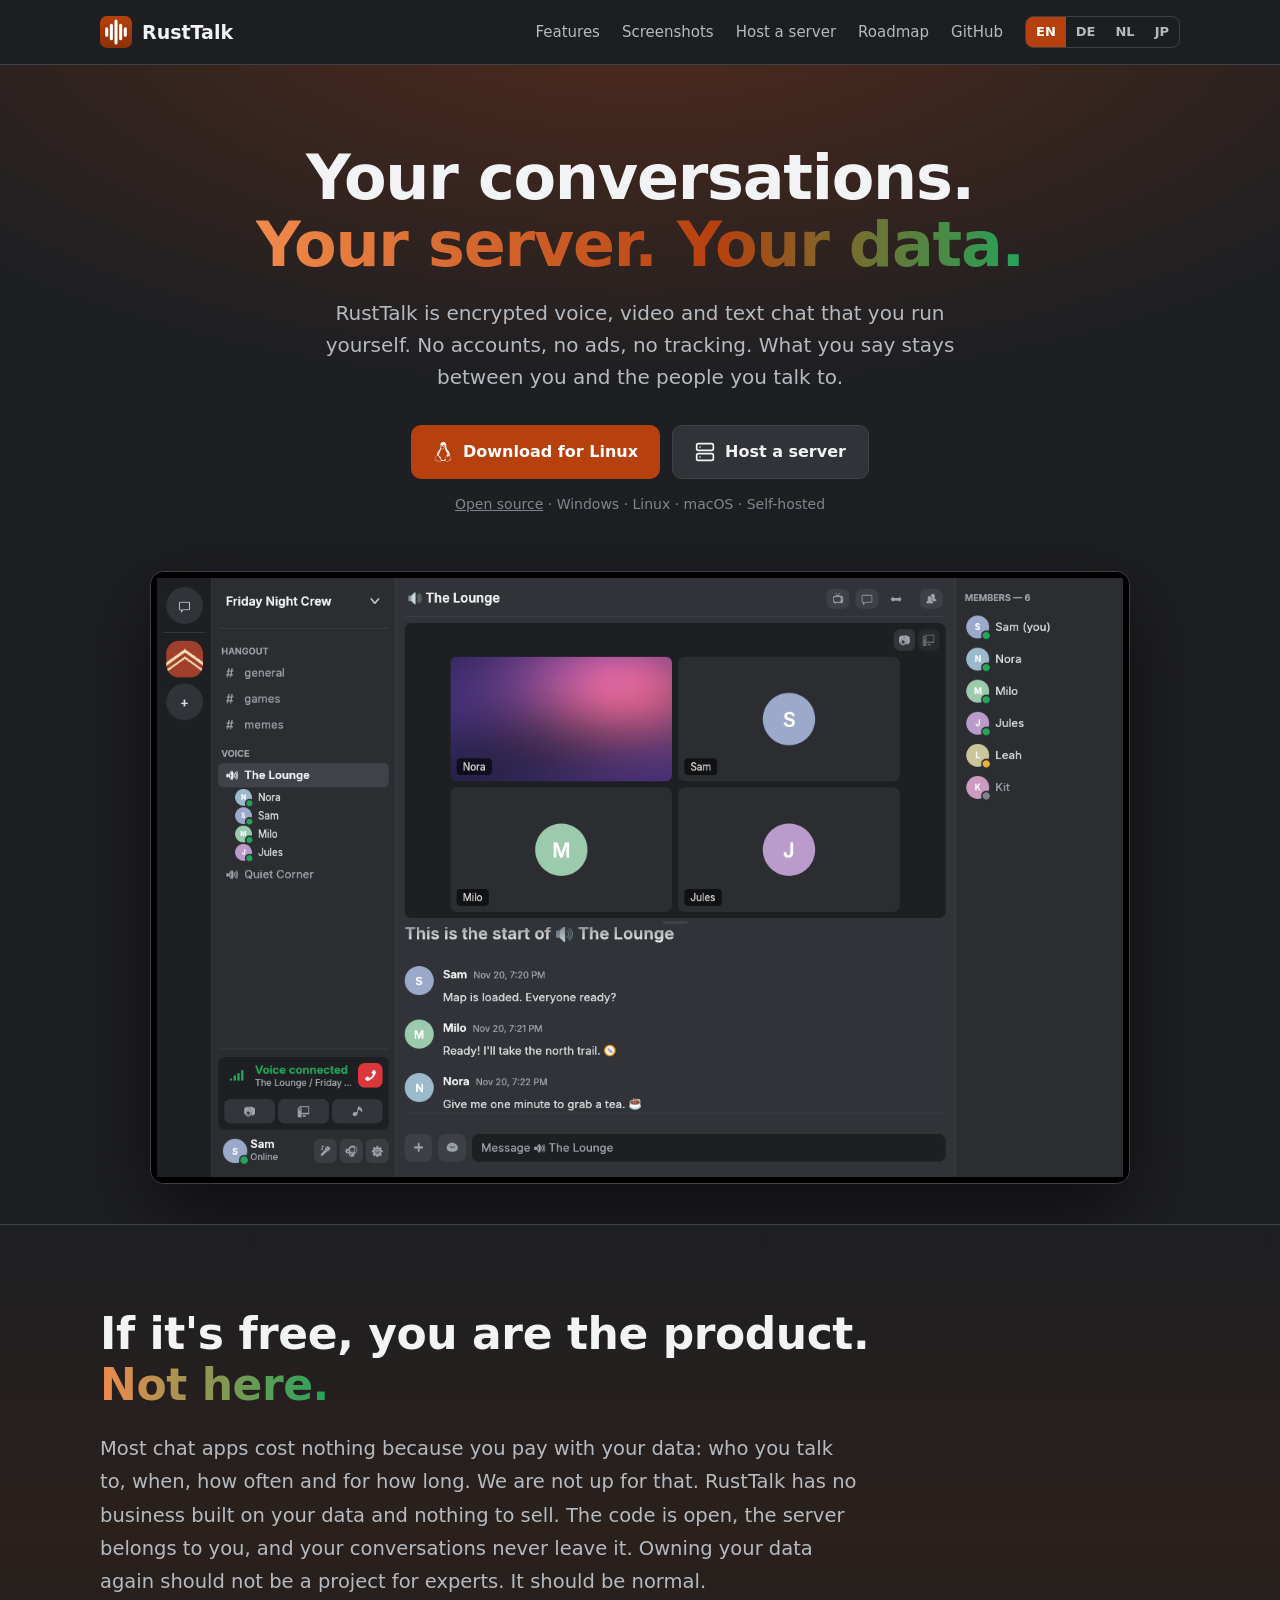
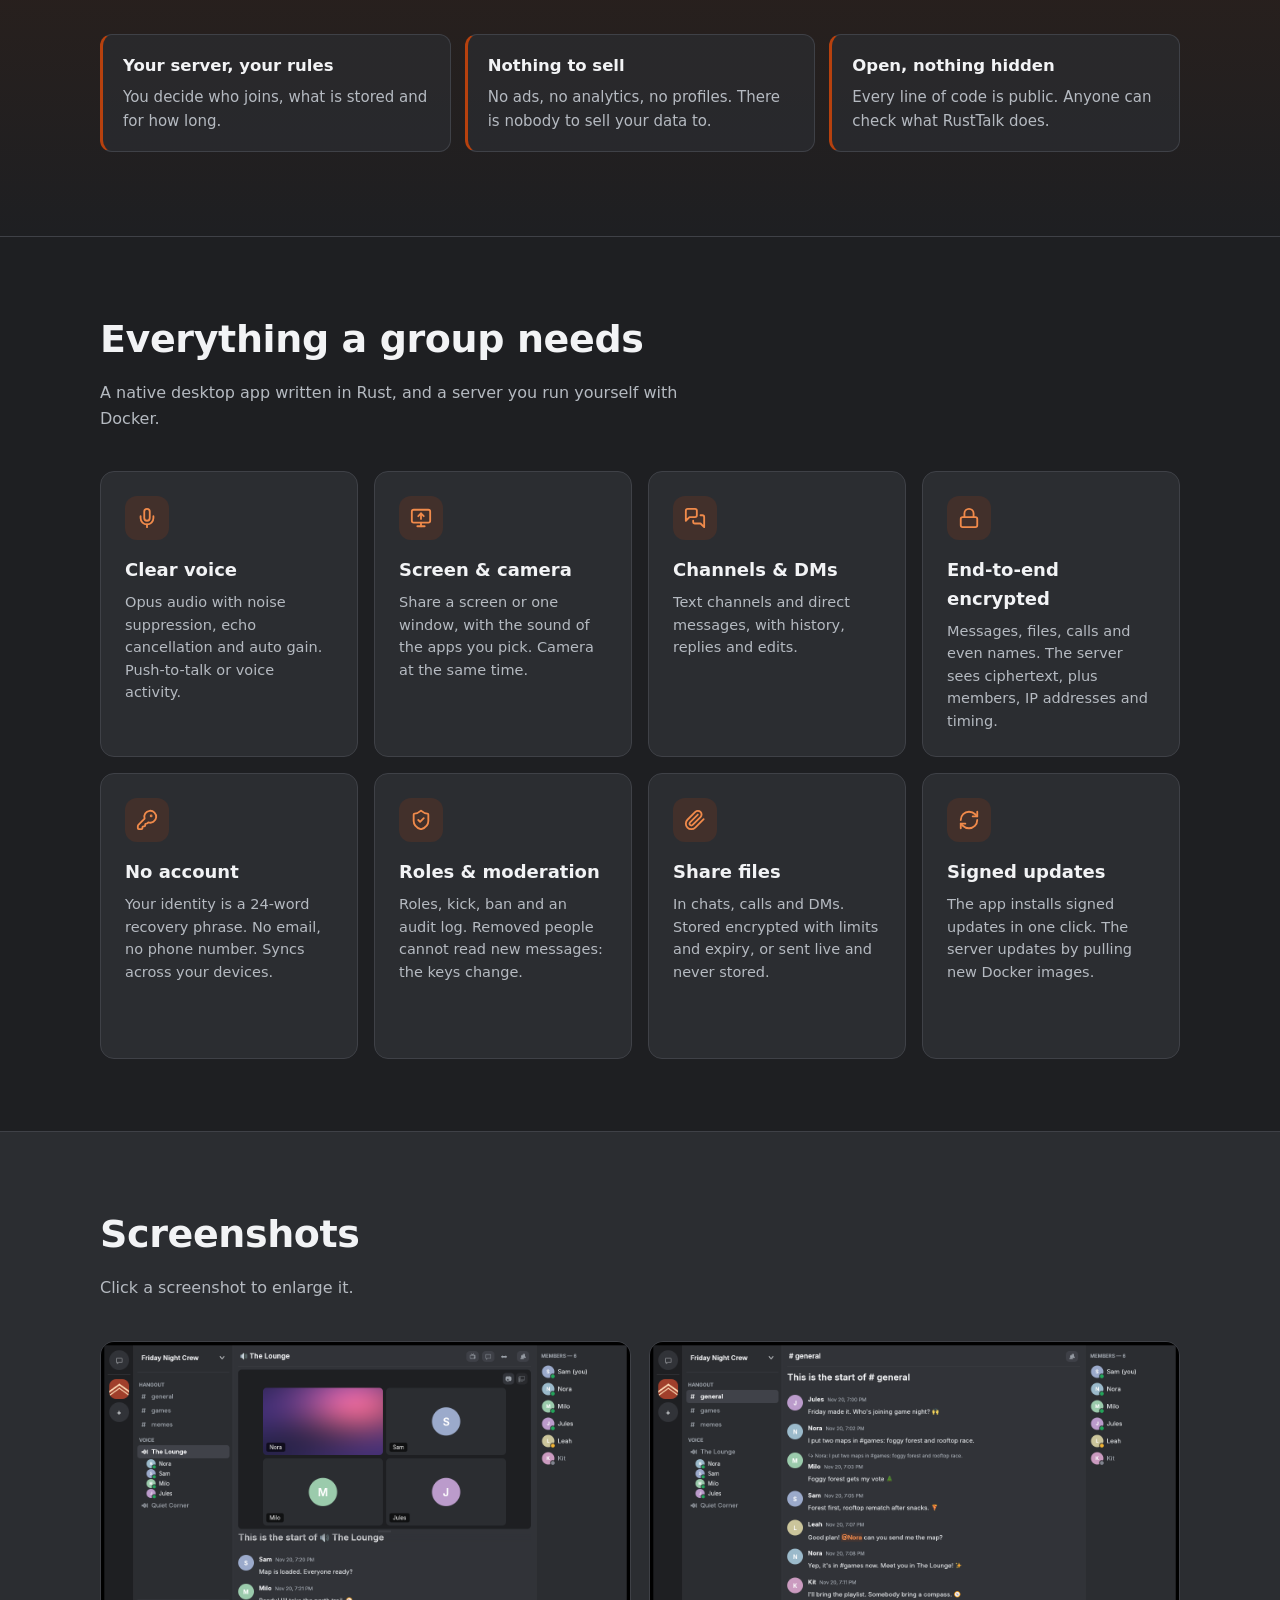
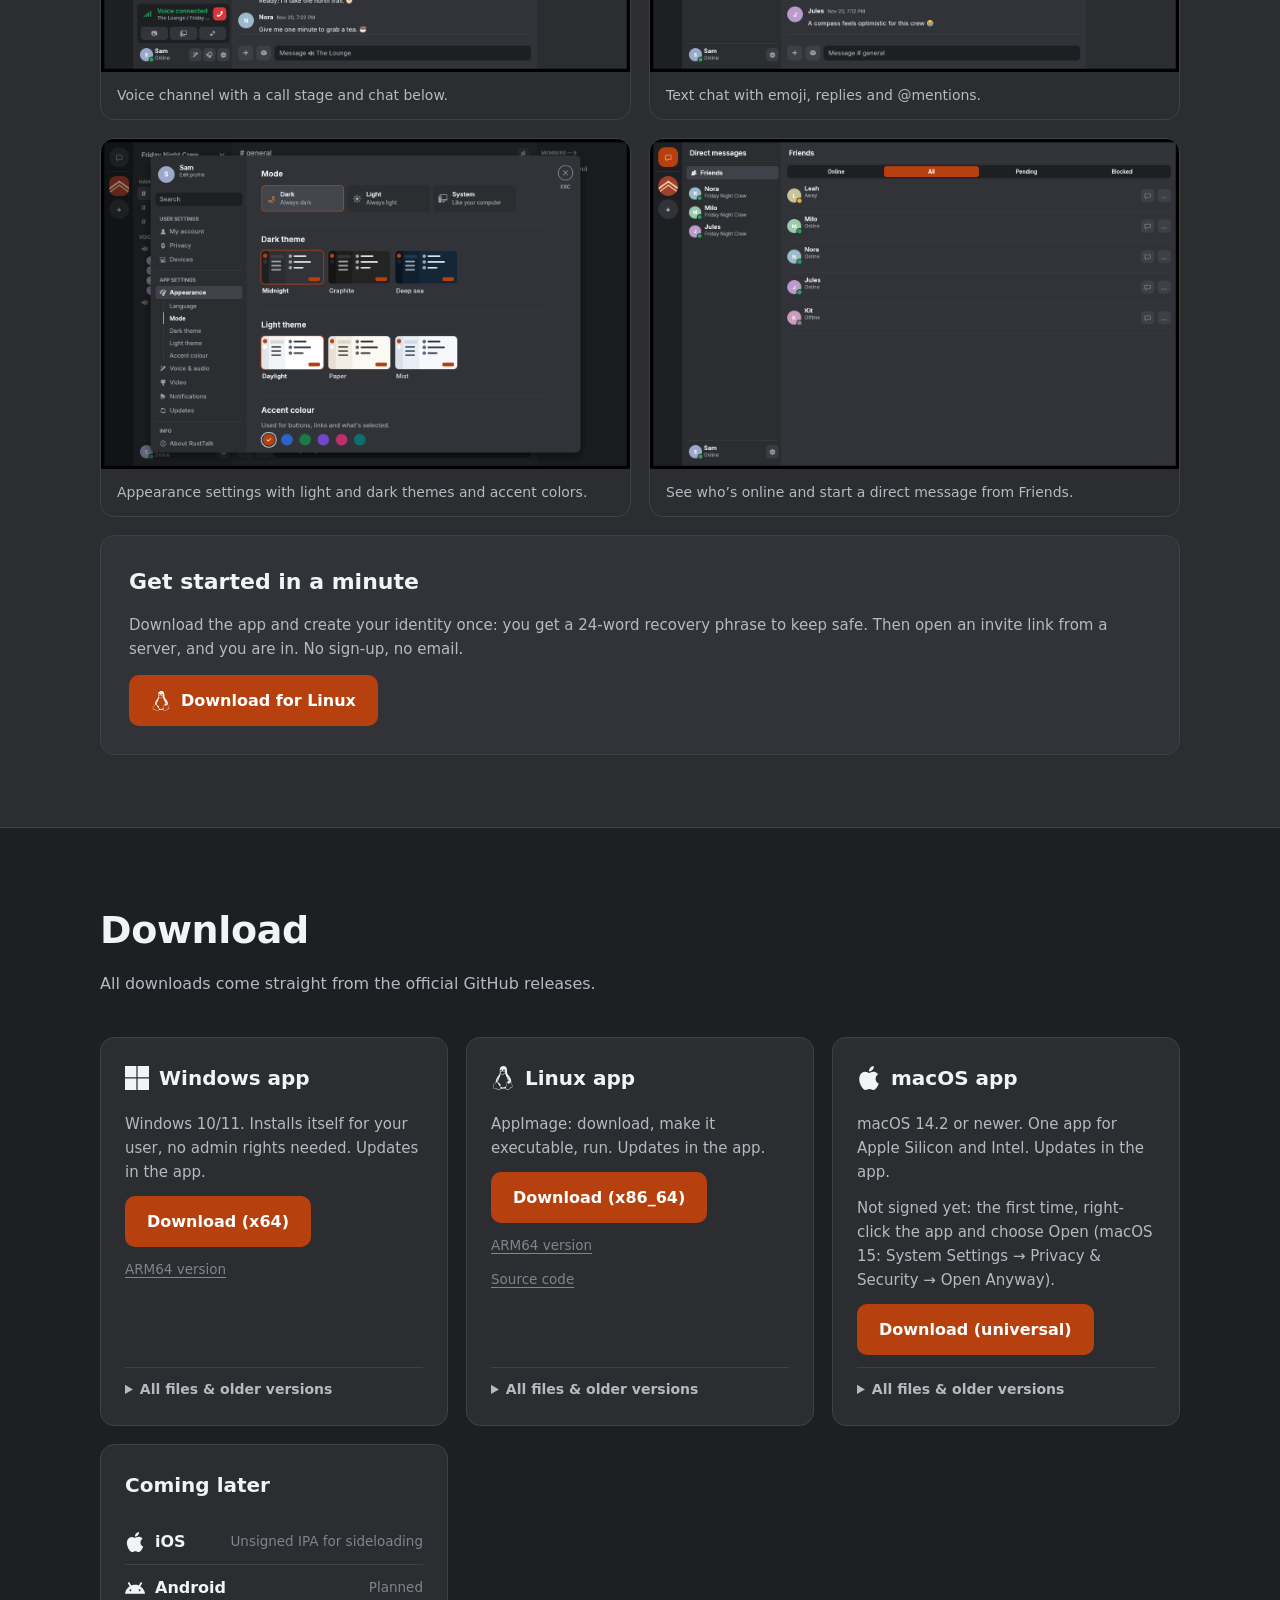
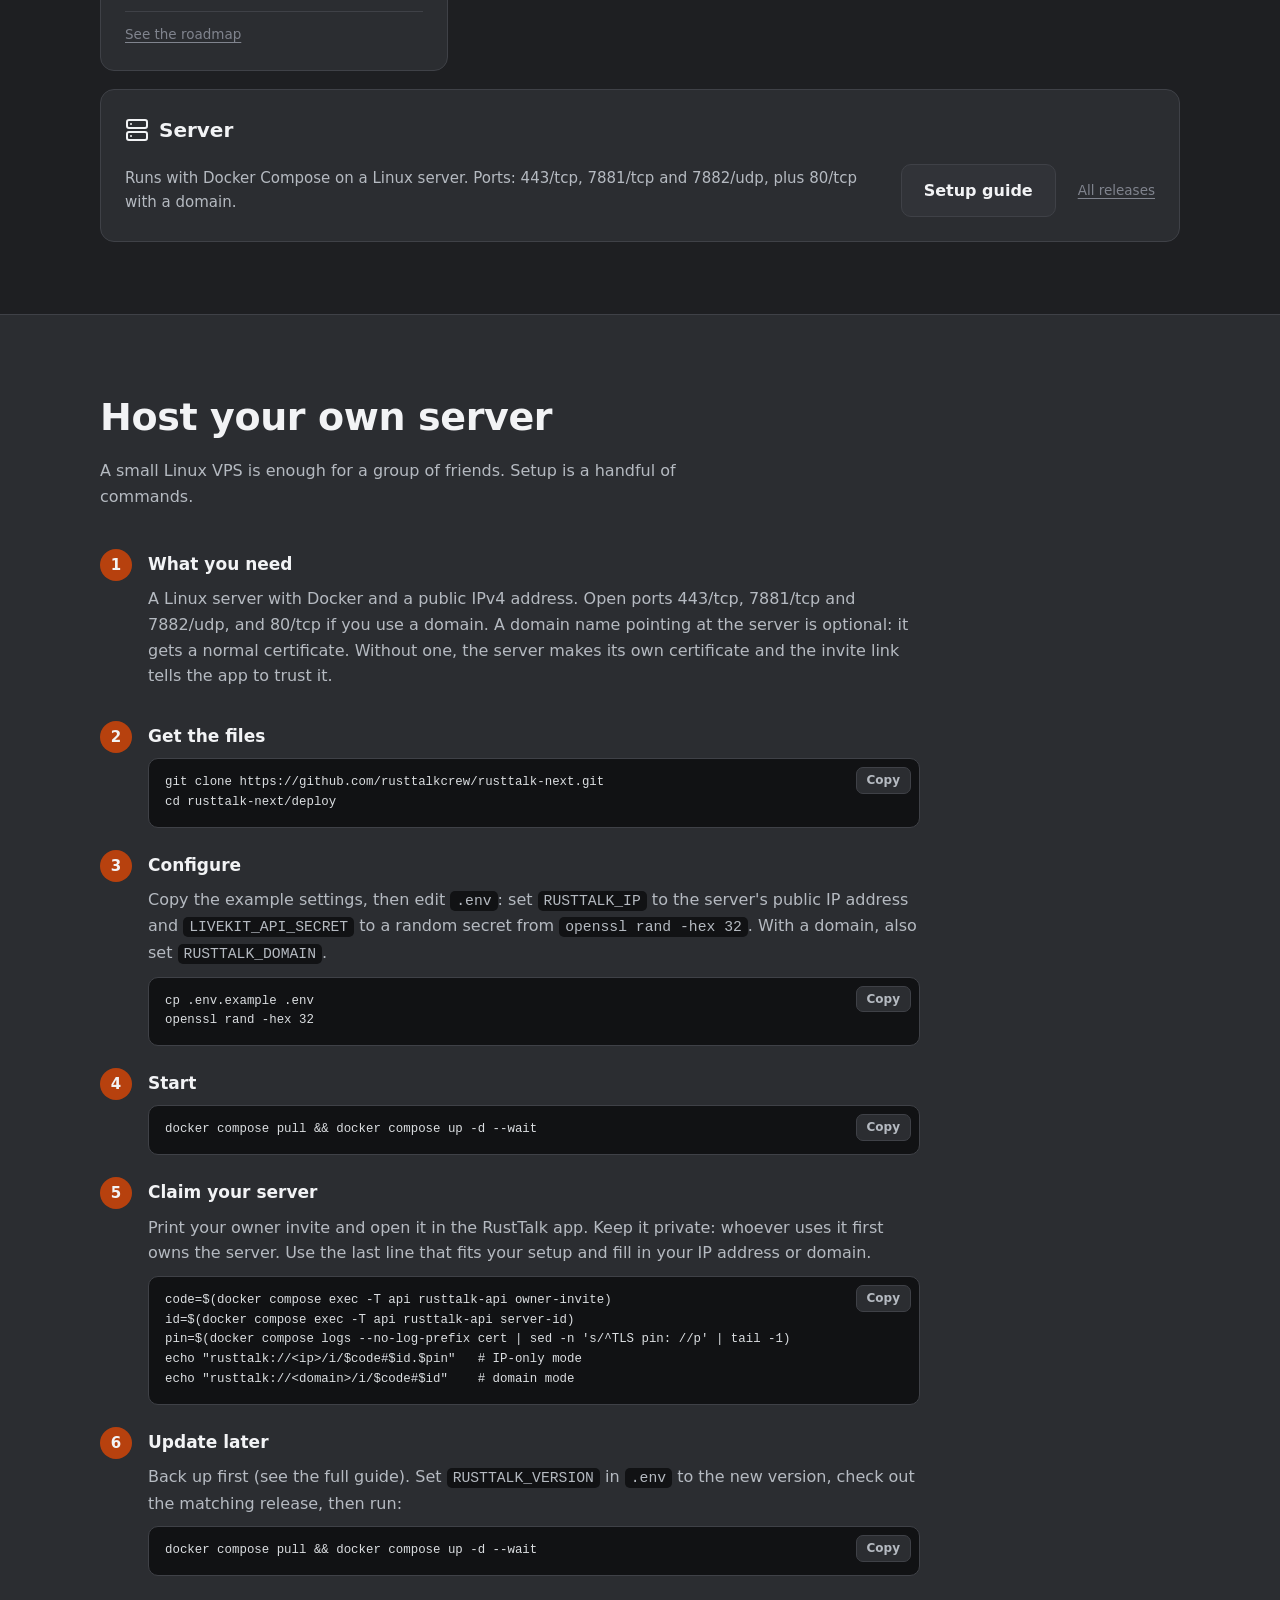
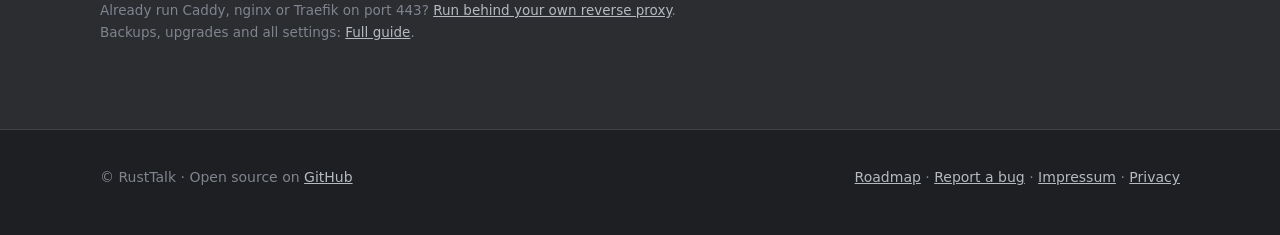
==== index.html @ f60236b1 "Show macOS downloads Co-Authored-By: Claude Sonnet 5.5 <noreply@anthropic.com>" ====
<!doctype html>
<html lang="en" data-os="windows">
<head>
<meta charset="utf-8">
<meta name="viewport" content="width=device-width, initial-scale=1">
<title>RustTalk – Your conversations. Your server. Your data.</title>
<meta name="description" content="RustTalk: encrypted voice, video and text chat you run yourself. No accounts, no ads, no tracking. Own your data again.">
<link rel="icon" href="favicon.svg?v=rust" type="image/svg+xml">
<link rel="apple-touch-icon" href="img/apple-touch-icon.png?v=rust">
<meta property="og:title" content="RustTalk">
<meta property="og:description" content="Your conversations. Your server. Your data. No accounts, no ads, no tracking.">
<meta property="og:image" content="https://rusttalk.com/img/link-preview.png">
<meta property="og:image:width" content="1200">
<meta property="og:image:height" content="630">
<meta property="og:image:alt" content="RustTalk logo above the app’s call stage and chat">
<meta name="twitter:card" content="summary_large_image">
<meta name="twitter:image" content="https://rusttalk.com/img/link-preview.png">
<meta name="twitter:image:alt" content="RustTalk logo above the app’s call stage and chat">
<style>
:root{
  --bg:#1e1f22;--bg2:#2b2d31;--bg3:#313338;--line:#3f4147;
  --text:#f2f3f5;--muted:#b5bac1;--dim:#80848e;
  --accent:#b7410e;--accent2:#8c3008;--green:#23a55a;
  --radius:14px;--max:1120px;
}
*{box-sizing:border-box}
html{scroll-behavior:smooth}
body{margin:0;background:var(--bg);color:var(--text);font:16px/1.6 system-ui,-apple-system,"Segoe UI",Roboto,Ubuntu,sans-serif;-webkit-font-smoothing:antialiased}
a{color:inherit}
.wrap{max-width:var(--max);margin:0 auto;padding:0 20px}
/* nav */
nav{position:sticky;top:0;z-index:10;background:rgba(30,31,34,.85);backdrop-filter:blur(10px);border-bottom:1px solid var(--line)}
nav .wrap{display:flex;align-items:center;gap:20px;height:64px}
.brand{display:flex;align-items:center;gap:10px;font-weight:700;font-size:19px;text-decoration:none}
.brand svg{width:32px;height:32px}
.links{display:flex;gap:22px;margin-left:auto;align-items:center}
.links a{text-decoration:none;color:var(--muted);font-size:15px}
.links a:hover{color:var(--text)}
.lang{display:flex;border:1px solid var(--line);border-radius:8px;overflow:hidden}
.lang button{background:none;border:0;color:var(--muted);padding:5px 10px;font:inherit;font-size:13px;font-weight:600;cursor:pointer}
.lang button.on{background:var(--accent);color:#fff}
@media(max-width:720px){.links a.opt{display:none}}
.brand,.links a,.lang button{white-space:nowrap}
@media(max-width:440px){.links{gap:12px}.links>a{display:none}.lang button{padding:5px 8px}}
/* hero */
.hero{padding:80px 0 40px;text-align:center;background:radial-gradient(900px 400px at 50% -80px,rgba(183,65,14,.35),transparent)}
.hero h1{font-size:clamp(36px,6vw,62px);line-height:1.08;margin:0 0 18px;letter-spacing:-.02em}
.hero h1 span{background:linear-gradient(90deg,#f08a4b,#b7410e 60%,#23a55a);-webkit-background-clip:text;background-clip:text;color:transparent}
.hero p.lead{font-size:clamp(17px,2.2vw,20px);color:var(--muted);max-width:680px;margin:0 auto 32px}
.cta{display:flex;gap:12px;justify-content:center;flex-wrap:wrap}
.btn{display:inline-flex;align-items:center;gap:10px;padding:13px 22px;border-radius:10px;font-weight:600;text-decoration:none;font-size:16px;transition:background .15s,transform .15s}
.btn.primary{background:var(--accent);color:#fff}
.btn.primary:hover{background:var(--accent2);transform:translateY(-1px)}
.btn.ghost{background:var(--bg3);color:var(--text);border:1px solid var(--line)}
.btn.ghost:hover{background:#3a3c42}
.btn svg{width:20px;height:20px;flex:none}
.ver{margin-top:14px;color:var(--dim);font-size:14px}
.ver a{color:inherit}
.shot-hero{margin:56px auto 0;max-width:980px;border-radius:var(--radius);overflow:hidden;border:1px solid var(--line);box-shadow:0 30px 80px rgba(0,0,0,.55)}
.shot-hero img{display:block;width:100%;height:auto}
/* sections */
section{padding:72px 0}
h2{font-size:clamp(28px,4vw,38px);margin:0 0 10px;letter-spacing:-.01em}
.sub{color:var(--muted);margin:0 0 40px;max-width:640px}
.grid{display:grid;grid-template-columns:repeat(auto-fit,minmax(250px,1fr));gap:16px}
.card{background:var(--bg2);border:1px solid var(--line);border-radius:var(--radius);padding:24px}
.card .ic{width:44px;height:44px;border-radius:12px;background:rgba(183,65,14,.16);color:#f08a4b;display:grid;place-items:center;margin-bottom:16px}
.card .ic svg{width:22px;height:22px}
.feat{grid-auto-rows:1fr}
.feat .card p{font-size:14.5px;line-height:1.55}
.card h3{margin:0 0 6px;font-size:18px}
.card p{margin:0;color:var(--muted);font-size:15px}
/* gallery */
.gallery{display:grid;grid-template-columns:1fr 1fr;gap:18px}
.gallery figure{margin:0;background:var(--bg2);border:1px solid var(--line);border-radius:var(--radius);overflow:hidden}
.gallery img{display:block;width:100%;height:auto;cursor:zoom-in}
.gallery figcaption{padding:12px 16px;color:var(--muted);font-size:14px}
.screenshot-cta{display:flex;flex-direction:column;gap:14px;margin-top:18px;padding:28px}
@media(max-width:760px){.gallery{grid-template-columns:1fr}}
/* downloads */
.dl{display:grid;grid-template-columns:repeat(auto-fit,minmax(290px,1fr));gap:18px}
.dl .card{display:flex;flex-direction:column;gap:12px}
.dl .card h3{display:flex;align-items:center;gap:10px;font-size:20px}
.dl .card h3 svg{width:24px;height:24px;flex:none}
.later{list-style:none;margin:0;padding:0}
.later li{display:flex;align-items:center;gap:10px;padding:10px 0;border-bottom:1px solid var(--line)}
.later svg{width:20px;height:20px;flex:none}
.later li>span{margin-left:auto;text-align:right;color:var(--dim);font-size:13.5px}
.dl .card>.btn{align-self:flex-start}
.alt-link{font-size:13.5px;color:var(--dim);text-decoration:underline;text-underline-offset:3px}
.alt-link:hover{color:var(--text)}
.small{font-size:13.5px;color:var(--dim)}
pre{position:relative;background:#111214;border:1px solid var(--line);border-radius:10px;padding:14px 16px;padding-right:76px;white-space:pre-wrap;overflow-wrap:anywhere;font:13.5px/1.6 ui-monospace,"Cascadia Code",Consolas,monospace;color:#dbdee1;margin:0}
.copy{position:absolute;top:8px;right:8px;background:#2b2d31;border:1px solid var(--line);color:var(--muted);border-radius:7px;padding:4px 10px;font:600 12px/1.4 system-ui,sans-serif;cursor:pointer}
.copy:hover{color:var(--text);background:#3a3c42}
.copy.ok{color:#fff;background:var(--green);border-color:var(--green)}
[hidden]{display:none!important}
.more-docs{margin-top:24px}
.more-docs a{color:var(--muted)}
code{font-family:ui-monospace,"Cascadia Code",Consolas,monospace;font-size:.92em;background:#111214;padding:2px 6px;border-radius:5px}
pre code{background:none;padding:0}
.steps{counter-reset:s;display:grid;gap:22px;max-width:820px}
.steps>div{position:relative;padding-left:48px}
.steps>div::before{counter-increment:s;content:counter(s);position:absolute;left:0;top:0;width:32px;height:32px;border-radius:50%;background:var(--accent);display:grid;place-items:center;font-weight:700;font-size:15px}
.steps h3{margin:2px 0 8px;font-size:17px}
.steps p{margin:0 0 10px;color:var(--muted)}
.alt{background:var(--bg2);border-top:1px solid var(--line);border-bottom:1px solid var(--line)}
.alt .card{background:var(--bg3)}
/* why */
.why{padding:84px 0;background:linear-gradient(180deg,var(--bg) 0%,#2a201c 50%,var(--bg) 100%);border-top:1px solid var(--line);border-bottom:1px solid var(--line)}
.why h2{font-size:clamp(28px,4.4vw,44px);line-height:1.15;margin:0 0 22px;max-width:820px}
.why h2 span{background:linear-gradient(90deg,#f08a4b,#23a55a);-webkit-background-clip:text;background-clip:text;color:transparent}
.manifest{font-size:clamp(17px,2vw,19.5px);line-height:1.7;color:var(--muted);max-width:760px;margin:0 0 36px}
.pillars{display:grid;grid-template-columns:repeat(auto-fit,minmax(220px,1fr));gap:14px}
.pillars>div{background:rgba(43,45,49,.7);border:1px solid var(--line);border-left:3px solid var(--accent);border-radius:12px;padding:18px 20px;display:flex;flex-direction:column;gap:6px}
.pillars b{font-size:16.5px}
.pillars span{color:var(--muted);font-size:15px}
/* footer */
footer{padding:36px 0 50px;color:var(--dim);font-size:14px}
footer .wrap{display:flex;gap:16px;flex-wrap:wrap;justify-content:space-between}
footer a{color:var(--muted)}
/* os-aware buttons */
.dl-win,.dl-linux,.dl-mac,.dl-other{display:none}
html[data-os=windows] .dl-win,html[data-os=linux] .dl-linux,html[data-os=mac] .dl-mac,html[data-os=other] .dl-other{display:inline-flex}
.btn[aria-disabled=true]{opacity:.7;cursor:default;pointer-events:none}
.dl .card.wide{grid-column:1/-1}
.dl .card.wide .row{display:flex;flex-wrap:wrap;align-items:center;gap:14px 22px}
.dl .card.wide .row p{flex:1 1 320px}
.soon{white-space:nowrap;display:inline-block;font-size:12px;font-weight:700;padding:2px 8px;border-radius:99px;background:rgba(183,65,14,.2);color:#f6a878;margin-left:6px}
details.files{margin-top:auto;border-top:1px solid var(--line);padding-top:10px}
details.files summary{cursor:pointer;color:var(--muted);font-size:14px;font-weight:600;user-select:none}
details.files summary:hover{color:var(--text)}
.files .tools{display:flex;align-items:center;gap:8px;margin:12px 0 6px;font-size:13.5px;color:var(--dim)}
.files select{background:var(--bg3);color:var(--text);border:1px solid var(--line);border-radius:8px;padding:5px 8px;font:inherit;font-size:13.5px}
.files h4{margin:12px 0 4px;font-size:12px;letter-spacing:.06em;text-transform:uppercase;color:var(--dim)}
.files ul{list-style:none;margin:0;padding:0}
.files li{padding:8px 0;font-size:13.5px;border-bottom:1px solid var(--line)}
.files li .top{display:flex;justify-content:space-between;gap:10px}
.files li .top a{color:var(--text);word-break:break-all}
.files li .top span{color:var(--dim);white-space:nowrap}
.files .sha{display:flex;flex-wrap:wrap;align-items:center;gap:4px 8px;margin-top:4px;font-size:12px;color:var(--dim)}
.files .sha b{font-weight:600}
.files .sha code{font-size:11.5px;word-break:break-all;cursor:copy;padding:2px 6px}
.files .sha code.ok{background:var(--green);color:#fff}
.files .sha a{color:var(--dim)}
.files .err{color:var(--dim);font-size:13.5px}
/* lightbox */
#lb{position:fixed;inset:0;background:rgba(0,0,0,.88);display:none;align-items:center;justify-content:center;padding:20px;z-index:50;cursor:zoom-out}
#lb.on{display:flex}
#lb img{max-width:100%;max-height:100%;border-radius:10px}
/* i18n */
html[lang=en] [data-l]:not([data-l=en]),html[lang=de] [data-l]:not([data-l=de]),html[lang=nl] [data-l]:not([data-l=nl]),html[lang=ja] [data-l]:not([data-l=ja]){display:none!important}
html[lang=ja] body{font-family:system-ui,-apple-system,"Hiragino Sans","Hiragino Kaku Gothic ProN","Yu Gothic UI","Meiryo","Noto Sans JP",sans-serif;line-break:strict;overflow-wrap:anywhere}
html[lang=ja] :is(h1,h2,h3,b,.lead,.sub){word-break:auto-phrase}
.ln{display:block;padding-left:1.6em;text-indent:-1.6em}
@media(max-width:640px){.feat{grid-auto-rows:auto}.feat .card{padding:20px}pre{font-size:12.5px;padding:12px;padding-top:40px}.copy{top:6px}.steps>div{padding-left:0}.steps>div::before{position:static;display:grid;margin-bottom:10px}}
</style>
</head>
<body>
<svg width="0" height="0" style="position:absolute" aria-hidden="true">
<!-- Windows, Linux (Tux) and Apple logos: Simple Icons, CC0 (simpleicons.org). Android logo: Simple Icons, CC0. Server and feature icons: Lucide, ISC (lucide.dev). -->
<symbol id="i-win" viewBox="0 0 24 24"><path fill="currentColor" d="M0,0H11.377V11.372H0ZM12.623,0H24V11.372H12.623ZM0,12.623H11.377V24H0Zm12.623,0H24V24H12.623"/></symbol>
<symbol id="i-linux" viewBox="0 0 24 24"><path fill="currentColor" d="M12.504 0c-.155 0-.315.008-.48.021-4.226.333-3.105 4.807-3.17 6.298-.076 1.092-.3 1.953-1.05 3.02-.885 1.051-2.127 2.75-2.716 4.521-.278.832-.41 1.684-.287 2.489a.424.424 0 00-.11.135c-.26.268-.45.6-.663.839-.199.199-.485.267-.797.4-.313.136-.658.269-.864.68-.09.189-.136.394-.132.602 0 .199.027.4.055.536.058.399.116.728.04.97-.249.68-.28 1.145-.106 1.484.174.334.535.47.94.601.81.2 1.91.135 2.774.6.926.466 1.866.67 2.616.47.526-.116.97-.464 1.208-.946.587-.003 1.23-.269 2.26-.334.699-.058 1.574.267 2.577.2.025.134.063.198.114.333l.003.003c.391.778 1.113 1.132 1.884 1.071.771-.06 1.592-.536 2.257-1.306.631-.765 1.683-1.084 2.378-1.503.348-.199.629-.469.649-.853.023-.4-.2-.811-.714-1.376v-.097l-.003-.003c-.17-.2-.25-.535-.338-.926-.085-.401-.182-.786-.492-1.046h-.003c-.059-.054-.123-.067-.188-.135a.357.357 0 00-.19-.064c.431-1.278.264-2.55-.173-3.694-.533-1.41-1.465-2.638-2.175-3.483-.796-1.005-1.576-1.957-1.56-3.368.026-2.152.236-6.133-3.544-6.139zm.529 3.405h.013c.213 0 .396.062.584.198.19.135.33.332.438.533.105.259.158.459.166.724 0-.02.006-.04.006-.06v.105a.086.086 0 01-.004-.021l-.004-.024a1.807 1.807 0 01-.15.706.953.953 0 01-.213.335.71.71 0 00-.088-.042c-.104-.045-.198-.064-.284-.133a1.312 1.312 0 00-.22-.066c.05-.06.146-.133.183-.198.053-.128.082-.264.088-.402v-.02a1.21 1.21 0 00-.061-.4c-.045-.134-.101-.2-.183-.333-.084-.066-.167-.132-.267-.132h-.016c-.093 0-.176.03-.262.132a.8.8 0 00-.205.334 1.18 1.18 0 00-.09.4v.019c.002.089.008.179.02.267-.193-.067-.438-.135-.607-.202a1.635 1.635 0 01-.018-.2v-.02a1.772 1.772 0 01.15-.768c.082-.22.232-.406.43-.533a.985.985 0 01.594-.2zm-2.962.059h.036c.142 0 .27.048.399.135.146.129.264.288.344.465.09.199.14.4.153.667v.004c.007.134.006.2-.002.266v.08c-.03.007-.056.018-.083.024-.152.055-.274.135-.393.2.012-.09.013-.18.003-.267v-.015c-.012-.133-.04-.2-.082-.333a.613.613 0 00-.166-.267.248.248 0 00-.183-.064h-.021c-.071.006-.13.04-.186.132a.552.552 0 00-.12.27.944.944 0 00-.023.33v.015c.012.135.037.2.08.334.046.134.098.2.166.268.01.009.02.018.034.024-.07.057-.117.07-.176.136a.304.304 0 01-.131.068 2.62 2.62 0 01-.275-.402 1.772 1.772 0 01-.155-.667 1.759 1.759 0 01.08-.668 1.43 1.43 0 01.283-.535c.128-.133.26-.2.418-.2zm1.37 1.706c.332 0 .733.065 1.216.399.293.2.523.269 1.052.468h.003c.255.136.405.266.478.399v-.131a.571.571 0 01.016.47c-.123.31-.516.643-1.063.842v.002c-.268.135-.501.333-.775.465-.276.135-.588.292-1.012.267a1.139 1.139 0 01-.448-.067 3.566 3.566 0 01-.322-.198c-.195-.135-.363-.332-.612-.465v-.005h-.005c-.4-.246-.616-.512-.686-.71-.07-.268-.005-.47.193-.6.224-.135.38-.271.483-.336.104-.074.143-.102.176-.131h.002v-.003c.169-.202.436-.47.839-.601.139-.036.294-.065.466-.065zm2.8 2.142c.358 1.417 1.196 3.475 1.735 4.473.286.534.855 1.659 1.102 3.024.156-.005.33.018.513.064.646-1.671-.546-3.467-1.089-3.966-.22-.2-.232-.335-.123-.335.59.534 1.365 1.572 1.646 2.757.13.535.16 1.104.021 1.67.067.028.135.06.205.067 1.032.534 1.413.938 1.23 1.537v-.043c-.06-.003-.12 0-.18 0h-.016c.151-.467-.182-.825-1.065-1.224-.915-.4-1.646-.336-1.77.465-.008.043-.013.066-.018.135-.068.023-.139.053-.209.064-.43.268-.662.669-.793 1.187-.13.533-.17 1.156-.205 1.869v.003c-.02.334-.17.838-.319 1.35-1.5 1.072-3.58 1.538-5.348.334a2.645 2.645 0 00-.402-.533 1.45 1.45 0 00-.275-.333c.182 0 .338-.03.465-.067a.615.615 0 00.314-.334c.108-.267 0-.697-.345-1.163-.345-.467-.931-.995-1.788-1.521-.63-.4-.986-.87-1.15-1.396-.165-.534-.143-1.085-.015-1.645.245-1.07.873-2.11 1.274-2.763.107-.065.037.135-.408.974-.396.751-1.14 2.497-.122 3.854a8.123 8.123 0 01.647-2.876c.564-1.278 1.743-3.504 1.836-5.268.048.036.217.135.289.202.218.133.38.333.59.465.21.201.477.335.876.335.039.003.075.006.11.006.412 0 .73-.134.997-.268.29-.134.52-.334.74-.4h.005c.467-.135.835-.402 1.044-.7zm2.185 8.958c.037.6.343 1.245.882 1.377.588.134 1.434-.333 1.791-.765l.211-.01c.315-.007.577.01.847.268l.003.003c.208.199.305.53.391.876.085.4.154.78.409 1.066.486.527.645.906.636 1.14l.003-.007v.018l-.003-.012c-.015.262-.185.396-.498.595-.63.401-1.746.712-2.457 1.57-.618.737-1.37 1.14-2.036 1.191-.664.053-1.237-.2-1.574-.898l-.005-.003c-.21-.4-.12-1.025.056-1.69.176-.668.428-1.344.463-1.897.037-.714.076-1.335.195-1.814.12-.465.308-.797.641-.984l.045-.022zm-10.814.049h.01c.053 0 .105.005.157.014.376.055.706.333 1.023.752l.91 1.664.003.003c.243.533.754 1.064 1.189 1.637.434.598.77 1.131.729 1.57v.006c-.057.744-.48 1.148-1.125 1.294-.645.135-1.52.002-2.395-.464-.968-.536-2.118-.469-2.857-.602-.369-.066-.61-.2-.723-.4-.11-.2-.113-.602.123-1.23v-.004l.002-.003c.117-.334.03-.752-.027-1.118-.055-.401-.083-.71.043-.94.16-.334.396-.4.69-.533.294-.135.64-.202.915-.47h.002v-.002c.256-.268.445-.601.668-.838.19-.201.38-.336.663-.336zm7.159-9.074c-.435.201-.945.535-1.488.535-.542 0-.97-.267-1.28-.466-.154-.134-.28-.268-.373-.335-.164-.134-.144-.333-.074-.333.109.016.129.134.199.2.096.066.215.2.36.333.292.2.68.467 1.167.467.485 0 1.053-.267 1.398-.466.195-.135.445-.334.648-.467.156-.136.149-.267.279-.267.128.016.034.134-.147.332a8.097 8.097 0 01-.69.468zm-1.082-1.583V5.64c-.006-.02.013-.042.029-.05.074-.043.18-.027.26.004.063 0 .16.067.15.135-.006.049-.085.066-.135.066-.055 0-.092-.043-.141-.068-.052-.018-.146-.008-.163-.065zm-.551 0c-.02.058-.113.049-.166.066-.047.025-.086.068-.14.068-.05 0-.13-.02-.136-.068-.01-.066.088-.133.15-.133.08-.031.184-.047.259-.005.019.009.036.03.03.05v.02h.003z"/></symbol>
<symbol id="i-apple" viewBox="0 0 24 24"><path fill="currentColor" d="M12.152 6.896c-.948 0-2.415-1.078-3.96-1.04-2.04.027-3.91 1.183-4.961 3.014-2.117 3.675-.546 9.103 1.519 12.09 1.013 1.454 2.208 3.09 3.792 3.039 1.52-.065 2.09-.987 3.935-.987 1.831 0 2.35.987 3.96.948 1.637-.026 2.676-1.48 3.676-2.948 1.156-1.688 1.636-3.325 1.662-3.415-.039-.013-3.182-1.221-3.22-4.857-.026-3.04 2.48-4.494 2.597-4.559-1.429-2.09-3.623-2.324-4.39-2.376-2-.156-3.675 1.09-4.61 1.09zM15.53 3.83c.843-1.012 1.4-2.427 1.245-3.83-1.207.052-2.662.805-3.532 1.818-.78.896-1.454 2.338-1.273 3.714 1.338.104 2.715-.688 3.559-1.701"/></symbol>
<symbol id="i-android" viewBox="0 0 24 24"><path fill="currentColor" d="M18.4395 5.5586c-.675 1.1664-1.352 2.3318-2.0274 3.498-.0366-.0155-.0742-.0286-.1113-.043-1.8249-.6957-3.484-.8-4.42-.787-1.8551.0185-3.3544.4643-4.2597.8203-.084-.1494-1.7526-3.021-2.0215-3.4864a1.1451 1.1451 0 0 0-.1406-.1914c-.3312-.364-.9054-.4859-1.379-.203-.475.282-.7136.9361-.3886 1.5019 1.9466 3.3696-.0966-.2158 1.9473 3.3593.0172.031-.4946.2642-1.3926 1.0177C2.8987 12.176.452 14.772 0 18.9902h24c-.119-1.1108-.3686-2.099-.7461-3.0683-.7438-1.9118-1.8435-3.2928-2.7402-4.1836a12.1048 12.1048 0 0 0-2.1309-1.6875c.6594-1.122 1.312-2.2559 1.9649-3.3848.2077-.3615.1886-.7956-.0079-1.1191a1.1001 1.1001 0 0 0-.8515-.5332c-.5225-.0536-.9392.3128-1.0488.5449zm-.0391 8.461c.3944.5926.324 1.3306-.1563 1.6503-.4799.3197-1.188.0985-1.582-.4941-.3944-.5927-.324-1.3307.1563-1.6504.4727-.315 1.1812-.1086 1.582.4941zM7.207 13.5273c.4803.3197.5506 1.0577.1563 1.6504-.394.5926-1.1038.8138-1.584.4941-.48-.3197-.5503-1.0577-.1563-1.6504.4008-.6021 1.1087-.8106 1.584-.4941z"/></symbol>
<symbol id="i-server" viewBox="0 0 24 24"><g fill="none" stroke="currentColor" stroke-width="2" stroke-linecap="round" stroke-linejoin="round"><rect width="20" height="8" x="2" y="2" rx="2" ry="2"/><rect width="20" height="8" x="2" y="14" rx="2" ry="2"/><path d="M6 6h.01M6 18h.01"/></g></symbol>
<symbol id="f-mic" viewBox="0 0 24 24"><g fill="none" stroke="currentColor" stroke-width="2" stroke-linecap="round" stroke-linejoin="round"><path d="M12 2a3 3 0 0 0-3 3v7a3 3 0 0 0 6 0V5a3 3 0 0 0-3-3Z"/><path d="M19 10v2a7 7 0 0 1-14 0v-2"/><line x1="12" x2="12" y1="19" y2="22"/></g></symbol>
<symbol id="f-screen" viewBox="0 0 24 24"><g fill="none" stroke="currentColor" stroke-width="2" stroke-linecap="round" stroke-linejoin="round"><path d="m9 10 3-3 3 3"/><path d="M12 13V7"/><rect width="20" height="14" x="2" y="3" rx="2"/><path d="M12 17v4"/><path d="M8 21h8"/></g></symbol>
<symbol id="f-chat" viewBox="0 0 24 24"><g fill="none" stroke="currentColor" stroke-width="2" stroke-linecap="round" stroke-linejoin="round"><path d="M14 9a2 2 0 0 1-2 2H6l-4 4V4a2 2 0 0 1 2-2h8a2 2 0 0 1 2 2z"/><path d="M18 9h2a2 2 0 0 1 2 2v11l-4-4h-6a2 2 0 0 1-2-2v-1"/></g></symbol>
<symbol id="f-lock" viewBox="0 0 24 24"><g fill="none" stroke="currentColor" stroke-width="2" stroke-linecap="round" stroke-linejoin="round"><rect width="18" height="11" x="3" y="11" rx="2" ry="2"/><path d="M7 11V7a5 5 0 0 1 10 0v4"/></g></symbol>
<symbol id="f-key" viewBox="0 0 24 24"><g fill="none" stroke="currentColor" stroke-width="2" stroke-linecap="round" stroke-linejoin="round"><path d="M2.586 17.414A2 2 0 0 0 2 18.828V21a1 1 0 0 0 1 1h3a1 1 0 0 0 1-1v-1a1 1 0 0 1 1-1h1a1 1 0 0 0 1-1v-1a1 1 0 0 1 1-1h.172a2 2 0 0 0 1.414-.586l.814-.814a6.5 6.5 0 1 0-4-4z"/><circle cx="16.5" cy="7.5" r=".5" fill="currentColor"/></g></symbol>
<symbol id="f-shield" viewBox="0 0 24 24"><g fill="none" stroke="currentColor" stroke-width="2" stroke-linecap="round" stroke-linejoin="round"><path d="M20 13c0 5-3.5 7.5-7.66 8.95a1 1 0 0 1-.67-.01C7.5 20.5 4 18 4 13V6a1 1 0 0 1 1-1c2 0 4.5-1.2 6.24-2.72a1.17 1.17 0 0 1 1.52 0C14.51 3.81 17 5 19 5a1 1 0 0 1 1 1z"/><path d="m9 12 2 2 4-4"/></g></symbol>
<symbol id="f-file" viewBox="0 0 24 24"><g fill="none" stroke="currentColor" stroke-width="2" stroke-linecap="round" stroke-linejoin="round"><path d="m21.44 11.05-9.19 9.19a6 6 0 0 1-8.49-8.49l8.57-8.57A4 4 0 1 1 18 8.84l-8.59 8.57a2 2 0 0 1-2.83-2.83l8.49-8.48"/></g></symbol>
<symbol id="f-update" viewBox="0 0 24 24"><g fill="none" stroke="currentColor" stroke-width="2" stroke-linecap="round" stroke-linejoin="round"><path d="M3 12a9 9 0 0 1 9-9 9.75 9.75 0 0 1 6.74 2.74L21 8"/><path d="M21 3v5h-5"/><path d="M21 12a9 9 0 0 1-9 9 9.75 9.75 0 0 1-6.74-2.74L3 16"/><path d="M8 16H3v5"/></g></symbol>
</svg>

<nav>
  <div class="wrap">
    <a class="brand" href="#top" aria-label="RustTalk">
      <img src="favicon.svg?v=rust" alt="" width="32" height="32">
      RustTalk
    </a>
    <div class="links">
      <a class="opt" href="#features"><span data-l="en">Features</span><span data-l="de">Funktionen</span><span data-l="nl">Functies</span><span data-l="ja">機能</span></a>
      <a class="opt" href="#screenshots"><span data-l="en">Screenshots</span><span data-l="de">Screenshots</span><span data-l="nl">Screenshots</span><span data-l="ja">スクリーンショット</span></a>
      <a class="opt" href="#server"><span data-l="en">Host a server</span><span data-l="de">Server hosten</span><span data-l="nl">Server hosten</span><span data-l="ja">サーバーを立てる</span></a>
      <a href="roadmap.html"><span data-l="en">Roadmap</span><span data-l="de">Roadmap</span><span data-l="nl">Roadmap</span><span data-l="ja">ロードマップ</span></a>
      <a class="opt" href="https://github.com/rusttalkcrew/rusttalk-next" rel="noopener">GitHub</a>
      <div class="lang" role="group" aria-label="Language">
        <button type="button" data-set="en">EN</button><button type="button" data-set="de">DE</button><button type="button" data-set="nl">NL</button><button type="button" data-set="ja">JP</button>
      </div>
    </div>
  </div>
</nav>

<header class="hero" id="top">
  <div class="wrap">
    <h1 data-l="en">Your conversations.<br><span>Your server. Your data.</span></h1>
    <h1 data-l="de">Deine Gespräche.<br><span>Dein Server. Deine Daten.</span></h1>
    <h1 data-l="nl">Jouw gesprekken.<br><span>Jouw server. Jouw data.</span></h1>
    <h1 data-l="ja">あなたの会話。<br><span>あなたのサーバー。あなたのデータ。</span></h1>
    <p class="lead" data-l="en">RustTalk is encrypted voice, video and text chat that you run yourself. No accounts, no ads, no tracking. What you say stays between you and the people you talk to.</p>
    <p class="lead" data-l="de">RustTalk ist verschlüsselter Voice-, Video- und Text-Chat, den du selbst betreibst. Keine Accounts, keine Werbung, kein Tracking. Was du sagst, bleibt zwischen dir und den Menschen, mit denen du sprichst.</p>
    <p class="lead" data-l="nl">RustTalk is versleutelde spraak-, video- en tekstchat die je zelf draait. Geen accounts, geen advertenties, geen tracking. Wat je zegt, blijft tussen jou en de mensen met wie je praat.</p>
    <p class="lead" data-l="ja">RustTalkは、自分で運用する暗号化された音声・ビデオ・テキストチャットです。アカウント登録なし、広告なし、トラッキングなし。話した内容は、あなたと相手の間だけにとどまります。</p>
    <div class="cta">
      <a class="btn primary dl-win" href="https://github.com/rusttalkcrew/rusttalk-next/releases/latest/download/RustTalk-windows-x86_64.exe"><svg aria-hidden="true"><use href="#i-win"/></svg><span data-l="en">Download for Windows</span><span data-l="de">Für Windows herunterladen</span><span data-l="nl">Downloaden voor Windows</span><span data-l="ja">Windows版をダウンロード</span></a>
      <a class="btn primary dl-linux" href="https://github.com/rusttalkcrew/rusttalk-next/releases/latest/download/RustTalk-linux-x86_64.AppImage"><svg aria-hidden="true"><use href="#i-linux"/></svg><span data-l="en">Download for Linux</span><span data-l="de">Für Linux herunterladen</span><span data-l="nl">Downloaden voor Linux</span><span data-l="ja">Linux版をダウンロード</span></a>
      <a class="btn primary dl-mac" href="https://github.com/rusttalkcrew/rusttalk-next/releases/latest/download/RustTalk-macos-universal.dmg"><svg aria-hidden="true"><use href="#i-apple"/></svg><span data-l="en">Download for macOS</span><span data-l="de">Für macOS herunterladen</span><span data-l="nl">Downloaden voor macOS</span><span data-l="ja">macOS版をダウンロード</span></a>
      <a class="btn primary dl-other" href="#download"><svg viewBox="0 0 24 24" fill="none" stroke="currentColor" stroke-width="2" aria-hidden="true"><path d="M12 4v11m0 0-4-4m4 4 4-4M5 20h14"/></svg><span data-l="en">Go to downloads</span><span data-l="de">Zu den Downloads</span><span data-l="nl">Naar de downloads</span><span data-l="ja">ダウンロードへ</span></a>
      <a class="btn ghost" href="#server">
        <svg aria-hidden="true"><use href="#i-server"/></svg>
        <span data-l="en">Host a server</span><span data-l="de">Server hosten</span><span data-l="nl">Server hosten</span><span data-l="ja">サーバーを立てる</span>
      </a>
    </div>
    <div class="ver"><span class="js-ver"></span><span data-l="en"><a href="https://github.com/rusttalkcrew/rusttalk-next" rel="noopener">Open source</a> · Windows · Linux · macOS · Self-hosted</span><span data-l="de"><a href="https://github.com/rusttalkcrew/rusttalk-next" rel="noopener">Open Source</a> · Windows · Linux · macOS · Selbst gehostet</span><span data-l="nl"><a href="https://github.com/rusttalkcrew/rusttalk-next" rel="noopener">Open source</a> · Windows · Linux · macOS · Zelf gehost</span><span data-l="ja"><a href="https://github.com/rusttalkcrew/rusttalk-next" rel="noopener">オープンソース</a> · Windows · Linux · macOS · セルフホスト</span></div>
    <div class="shot-hero"><img src="img/call-stage.png" width="1280" height="800" alt="RustTalk call stage with four people and chat below"></div>
  </div>
</header>

<section id="why" class="why">
  <div class="wrap">
    <h2 data-l="en">If it's free, you are the product.<br><span>Not here.</span></h2>
    <h2 data-l="de">Wenn es nichts kostet, bist du das Produkt.<br><span>Hier nicht.</span></h2>
    <h2 data-l="nl">Als het gratis is, ben jij het product.<br><span>Hier niet.</span></h2>
    <h2 data-l="ja">無料なら、商品はあなた自身。<br><span>ここでは違います。</span></h2>
    <p class="manifest" data-l="en">Most chat apps cost nothing because you pay with your data: who you talk to, when, how often and for how long. We are not up for that. RustTalk has no business built on your data and nothing to sell. The code is open, the server belongs to you, and your conversations never leave it. Owning your data again should not be a project for experts. It should be normal.</p>
    <p class="manifest" data-l="de">Die meisten Chat-Apps kosten nichts, weil du mit deinen Daten bezahlst: mit wem du sprichst, wann, wie oft und wie lange. Darauf haben wir keine Lust. Hinter RustTalk steckt kein Geschäft mit deinen Daten und nichts, das verkauft wird. Der Code ist offen, der Server gehört dir, und deine Gespräche verlassen ihn nicht. Die eigenen Daten wieder selbst zu besitzen sollte kein Projekt für Experten sein, sondern selbstverständlich.</p>
    <p class="manifest" data-l="nl">De meeste chatapps kosten niets omdat je betaalt met je data: met wie je praat, wanneer, hoe vaak en hoe lang. Daar hebben wij geen zin in. Achter RustTalk zit geen verdienmodel met jouw data en er valt niets te verkopen. De code is open, de server is van jou en je gesprekken verlaten hem nooit. Weer baas zijn over je eigen data zou geen project voor experts moeten zijn. Het zou normaal moeten zijn.</p>
    <p class="manifest" data-l="ja">多くのチャットアプリが無料なのは、あなたがデータで支払っているからです。誰と、いつ、どれくらいの頻度で、どれだけ長く話したか。私たちはそれに付き合うつもりはありません。RustTalkには、あなたのデータで稼ぐビジネスも、売るものもありません。コードは公開され、サーバーはあなたのもので、会話がそこから出ていくことはありません。自分のデータを自分の手に取り戻すのは、専門家だけの話であってはいけません。当たり前のことであるべきです。</p>
    <div class="pillars">
      <div><b data-l="en">Your server, your rules</b><b data-l="de">Dein Server, deine Regeln</b><b data-l="nl">Jouw server, jouw regels</b><b data-l="ja">あなたのサーバー、あなたのルール</b>
        <span data-l="en">You decide who joins, what is stored and for how long.</span><span data-l="de">Du entscheidest, wer reinkommt, was gespeichert wird und wie lange.</span><span data-l="nl">Jij bepaalt wie erbij mag, wat er wordt bewaard en hoe lang.</span><span data-l="ja">誰が参加できるか、何をどれだけの期間保存するかは、あなたが決めます。</span></div>
      <div><b data-l="en">Nothing to sell</b><b data-l="de">Nichts zu verkaufen</b><b data-l="nl">Niets te verkopen</b><b data-l="ja">売るものはありません</b>
        <span data-l="en">No ads, no analytics, no profiles. There is nobody to sell your data to.</span><span data-l="de">Keine Werbung, keine Analyse, keine Profile. Es gibt niemanden, an den deine Daten gehen.</span><span data-l="nl">Geen advertenties, geen analytics, geen profielen. Er is niemand aan wie je data wordt verkocht.</span><span data-l="ja">広告も、アクセス解析も、プロファイリングもありません。あなたのデータを売る相手もいません。</span></div>
      <div><b data-l="en">Open, nothing hidden</b><b data-l="de">Offen, nichts versteckt</b><b data-l="nl">Open, niets verborgen</b><b data-l="ja">オープンで、隠し事なし</b>
        <span data-l="en">Every line of code is public. Anyone can check what RustTalk does.</span><span data-l="de">Jede Zeile Code ist öffentlich. Jeder kann nachprüfen, was RustTalk tut.</span><span data-l="nl">Elke regel code is openbaar. Iedereen kan nagaan wat RustTalk doet.</span><span data-l="ja">コードはすべて公開されています。RustTalkが何をしているか、誰でも確認できます。</span></div>
    </div>
  </div>
</section>

<section id="features">
  <div class="wrap">
    <h2 data-l="en">Everything a group needs</h2>
    <h2 data-l="de">Alles, was eine Gruppe braucht</h2>
    <h2 data-l="nl">Alles wat een groep nodig heeft</h2>
    <h2 data-l="ja">グループに必要なものがすべて</h2>
    <p class="sub" data-l="en">A native desktop app written in Rust, and a server you run yourself with Docker.</p>
    <p class="sub" data-l="de">Eine native Desktop-App in Rust und ein Server, den du selbst mit Docker betreibst.</p>
    <p class="sub" data-l="nl">Een native desktopapp in Rust, en een server die je zelf draait met Docker.</p>
    <p class="sub" data-l="ja">Rustで書かれたネイティブのデスクトップアプリと、Dockerで自分で運用するサーバー。</p>
    <div class="grid feat">
      <div class="card"><div class="ic"><svg aria-hidden="true"><use href="#f-mic"/></svg></div>
        <h3 data-l="en">Clear voice</h3><h3 data-l="de">Klare Sprache</h3><h3 data-l="nl">Heldere spraak</h3><h3 data-l="ja">クリアな音声</h3>
        <p data-l="en">Opus audio with noise suppression, echo cancellation and auto gain. Push-to-talk or voice activity.</p>
        <p data-l="de">Opus-Audio mit Rausch- und Echounterdrückung und automatischer Lautstärke. Push-to-Talk oder Sprachaktivierung.</p>
        <p data-l="nl">Opus-audio met ruis- en echo-onderdrukking en automatisch volume. Push-to-talk of spraakactivering.</p>
        <p data-l="ja">Opus音声に、ノイズ抑制・エコーキャンセル・自動ゲイン調整。プッシュトゥトークか音声検出で話せます。</p></div>
      <div class="card"><div class="ic"><svg aria-hidden="true"><use href="#f-screen"/></svg></div>
        <h3 data-l="en">Screen &amp; camera</h3><h3 data-l="de">Bildschirm &amp; Kamera</h3><h3 data-l="nl">Scherm &amp; camera</h3><h3 data-l="ja">画面共有とカメラ</h3>
        <p data-l="en">Share a screen or one window, with the sound of the apps you pick. Camera at the same time.</p>
        <p data-l="de">Bildschirm oder ein Fenster teilen, mit dem Ton der Apps deiner Wahl. Kamera gleichzeitig.</p>
        <p data-l="nl">Deel een scherm of één venster, met het geluid van de apps die jij kiest. Tegelijk je camera.</p>
        <p data-l="ja">画面全体や1つのウィンドウを、選んだアプリの音と一緒に共有。カメラも同時に使えます。</p></div>
      <div class="card"><div class="ic"><svg aria-hidden="true"><use href="#f-chat"/></svg></div>
        <h3 data-l="en">Channels &amp; DMs</h3><h3 data-l="de">Kanäle &amp; DMs</h3><h3 data-l="nl">Kanalen &amp; DM's</h3><h3 data-l="ja">チャンネルとDM</h3>
        <p data-l="en">Text channels and direct messages, with history, replies and edits.</p>
        <p data-l="de">Textkanäle und Direktnachrichten, mit Verlauf, Antworten und Bearbeiten.</p>
        <p data-l="nl">Tekstkanalen en privéberichten, met geschiedenis, antwoorden en bewerken.</p>
        <p data-l="ja">テキストチャンネルとダイレクトメッセージ。履歴、返信、編集に対応しています。</p></div>
      <div class="card"><div class="ic"><svg aria-hidden="true"><use href="#f-lock"/></svg></div>
        <h3 data-l="en">End-to-end encrypted</h3><h3 data-l="de">Ende-zu-Ende verschlüsselt</h3><h3 data-l="nl">End-to-end versleuteld</h3><h3 data-l="ja">エンドツーエンド暗号化</h3>
        <p data-l="en">Messages, files, calls and even names. The server sees ciphertext, plus members, IP addresses and timing.</p>
        <p data-l="de">Nachrichten, Dateien, Anrufe und sogar Namen. Der Server sieht nur Chiffretext, dazu Mitglieder, IP-Adressen und Zeitpunkte.</p>
        <p data-l="nl">Berichten, bestanden, gesprekken en zelfs namen. De server ziet alleen versleutelde data, plus leden, IP-adressen en tijdstippen.</p>
        <p data-l="ja">メッセージ、ファイル、通話、さらに名前まで。サーバーに見えるのは暗号文と、メンバー、IPアドレス、時刻だけです。</p></div>
      <div class="card"><div class="ic"><svg aria-hidden="true"><use href="#f-key"/></svg></div>
        <h3 data-l="en">No account</h3><h3 data-l="de">Kein Account</h3><h3 data-l="nl">Geen account</h3><h3 data-l="ja">アカウント不要</h3>
        <p data-l="en">Your identity is a 24-word recovery phrase. No email, no phone number. Syncs across your devices.</p>
        <p data-l="de">Deine Identität ist eine Phrase aus 24 Wörtern. Keine E-Mail, keine Telefonnummer. Synchron auf all deinen Geräten.</p>
        <p data-l="nl">Je identiteit is een herstelzin van 24 woorden. Geen e-mail, geen telefoonnummer. Gesynchroniseerd op al je apparaten.</p>
        <p data-l="ja">あなたのIDは24単語のリカバリーフレーズ。メールアドレスも電話番号も不要で、すべての端末で同期されます。</p></div>
      <div class="card"><div class="ic"><svg aria-hidden="true"><use href="#f-shield"/></svg></div>
        <h3 data-l="en">Roles &amp; moderation</h3><h3 data-l="de">Rollen &amp; Moderation</h3><h3 data-l="nl">Rollen &amp; moderatie</h3><h3 data-l="ja">ロールとモデレーション</h3>
        <p data-l="en">Roles, kick, ban and an audit log. Removed people cannot read new messages: the keys change.</p>
        <p data-l="de">Rollen, Kicken, Bannen und Audit-Log. Wer entfernt wird, liest keine neuen Nachrichten mehr: Die Schlüssel wechseln.</p>
        <p data-l="nl">Rollen, kicken, bannen en een auditlog. Wie verwijderd is, leest geen nieuwe berichten meer: de sleutels veranderen.</p>
        <p data-l="ja">ロール、キック、BAN、監査ログ。鍵が切り替わるので、削除された人は新しいメッセージを読めません。</p></div>
      <div class="card"><div class="ic"><svg aria-hidden="true"><use href="#f-file"/></svg></div>
        <h3 data-l="en">Share files</h3><h3 data-l="de">Dateien teilen</h3><h3 data-l="nl">Bestanden delen</h3><h3 data-l="ja">ファイル共有</h3>
        <p data-l="en">In chats, calls and DMs. Stored encrypted with limits and expiry, or sent live and never stored.</p>
        <p data-l="de">In Chats, Anrufen und DMs. Verschlüsselt gespeichert mit Limits und Ablaufzeit, oder live gesendet und nie gespeichert.</p>
        <p data-l="nl">In chats, gesprekken en DM's. Versleuteld opgeslagen met limieten en verloopdatum, of live verstuurd en nooit opgeslagen.</p>
        <p data-l="ja">チャット、通話、DMで。上限と有効期限つきで暗号化して保存するか、保存せずにその場で直接送信します。</p></div>
      <div class="card"><div class="ic"><svg aria-hidden="true"><use href="#f-update"/></svg></div>
        <h3 data-l="en">Signed updates</h3><h3 data-l="de">Signierte Updates</h3><h3 data-l="nl">Ondertekende updates</h3><h3 data-l="ja">署名付きアップデート</h3>
        <p data-l="en">The app installs signed updates in one click. The server updates by pulling new Docker images.</p>
        <p data-l="de">Die App installiert signierte Updates mit einem Klick. Der Server holt einfach neue Docker-Images.</p>
        <p data-l="nl">De app installeert ondertekende updates met één klik. De server werk je bij door nieuwe Docker-images op te halen.</p>
        <p data-l="ja">アプリは署名付きアップデートをワンクリックでインストール。サーバーは新しいDockerイメージを取得するだけで更新できます。</p></div>
    </div>
  </div>
</section>

<section id="screenshots" class="alt">
  <div class="wrap">
    <h2><span data-l="en">Screenshots</span><span data-l="de">Screenshots</span><span data-l="nl">Screenshots</span><span data-l="ja">スクリーンショット</span></h2>
    <p class="sub" data-l="en">Click a screenshot to enlarge it.</p>
    <p class="sub" data-l="de">Klicke auf einen Screenshot, um ihn zu vergrößern.</p>
    <p class="sub" data-l="nl">Klik op een screenshot om het te vergroten.</p>
    <p class="sub" data-l="ja">スクリーンショットをクリックすると拡大できます。</p>
    <div class="gallery">
      <figure><img src="img/call-stage.png" width="1280" height="800" loading="lazy" alt="Four participants on the call stage with chat below">
        <figcaption><span data-l="en">Voice channel with a call stage and chat below.</span><span data-l="de">Sprachkanal mit Anrufansicht und Chat darunter.</span><span data-l="nl">Spraakkanaal met een gespreksweergave en daaronder de chat.</span><span data-l="ja">通話画面とその下にチャットを表示したボイスチャンネル。</span></figcaption></figure>
      <figure><img src="img/text-chat.png" width="1280" height="800" loading="lazy" alt="Text channel showing emoji, a reply and a mention">
        <figcaption><span data-l="en">Text chat with emoji, replies and @mentions.</span><span data-l="de">Textchat mit Emojis, Antworten und @Erwähnungen.</span><span data-l="nl">Tekstchat met emoji, antwoorden en @vermeldingen.</span><span data-l="ja">絵文字、返信、@メンションを使えるテキストチャット。</span></figcaption></figure>
      <figure><img src="img/appearance.png" width="1280" height="800" loading="lazy" alt="Appearance settings with theme and accent color choices">
        <figcaption><span data-l="en">Appearance settings with light and dark themes and accent colors.</span><span data-l="de">Erscheinungsbild mit hellen und dunklen Designs und Akzentfarben.</span><span data-l="nl">Weergave-instellingen met lichte en donkere thema’s en accentkleuren.</span><span data-l="ja">ライト・ダークテーマとアクセントカラーを選べる外観設定。</span></figcaption></figure>
      <figure><img src="img/friends.png" width="1280" height="800" loading="lazy" alt="Friends page showing who is online, away or offline">
        <figcaption><span data-l="en">See who’s online and start a direct message from Friends.</span><span data-l="de">In der Freundesliste siehst du, wer online ist, und kannst direkt eine Nachricht schreiben.</span><span data-l="nl">Zie wie online is en stuur een privébericht vanuit je vriendenlijst.</span><span data-l="ja">フレンド一覧でオンラインの相手を確認し、ダイレクトメッセージを送れます。</span></figcaption></figure>
    </div>
    <div class="card screenshot-cta">
      <h3 style="margin:0;font-size:22px" data-l="en">Get started in a minute</h3>
      <h3 style="margin:0;font-size:22px" data-l="de">In einer Minute startklar</h3>
      <h3 style="margin:0;font-size:22px" data-l="nl">In een minuut aan de slag</h3>
      <h3 style="margin:0;font-size:22px" data-l="ja">1分で始められます</h3>
      <p style="margin:0;color:var(--muted)" data-l="en">Download the app and create your identity once: you get a 24-word recovery phrase to keep safe. Then open an invite link from a server, and you are in. No sign-up, no email.</p>
      <p style="margin:0;color:var(--muted)" data-l="de">App herunterladen und einmal deine Identität anlegen: Du bekommst eine Wiederherstellungsphrase aus 24 Wörtern, die du sicher aufbewahrst. Dann einen Einladungslink eines Servers öffnen, fertig. Keine Registrierung, keine E-Mail.</p>
      <p style="margin:0;color:var(--muted)" data-l="nl">Download de app en maak eenmalig je identiteit aan: je krijgt een herstelzin van 24 woorden die je veilig bewaart. Open daarna een uitnodigingslink van een server en je bent binnen. Geen registratie, geen e-mail.</p>
      <p style="margin:0;color:var(--muted)" data-l="ja">アプリをダウンロードして、IDを一度だけ作成します。24単語のリカバリーフレーズが表示されるので、大切に保管してください。あとはサーバーの招待リンクを開けば参加できます。登録もメールアドレスも不要です。</p>
      <div style="display:flex"><a class="btn primary dl-win" style="align-self:flex-start" href="https://github.com/rusttalkcrew/rusttalk-next/releases/latest/download/RustTalk-windows-x86_64.exe"><svg aria-hidden="true"><use href="#i-win"/></svg><span data-l="en">Download for Windows</span><span data-l="de">Für Windows herunterladen</span><span data-l="nl">Downloaden voor Windows</span><span data-l="ja">Windows版をダウンロード</span></a><a class="btn primary dl-linux" style="align-self:flex-start" href="https://github.com/rusttalkcrew/rusttalk-next/releases/latest/download/RustTalk-linux-x86_64.AppImage"><svg aria-hidden="true"><use href="#i-linux"/></svg><span data-l="en">Download for Linux</span><span data-l="de">Für Linux herunterladen</span><span data-l="nl">Downloaden voor Linux</span><span data-l="ja">Linux版をダウンロード</span></a><a class="btn primary dl-mac" style="align-self:flex-start" href="https://github.com/rusttalkcrew/rusttalk-next/releases/latest/download/RustTalk-macos-universal.dmg"><svg aria-hidden="true"><use href="#i-apple"/></svg><span data-l="en">Download for macOS</span><span data-l="de">Für macOS herunterladen</span><span data-l="nl">Downloaden voor macOS</span><span data-l="ja">macOS版をダウンロード</span></a><a class="btn primary dl-other" style="align-self:flex-start" href="#download"><svg viewBox="0 0 24 24" fill="none" stroke="currentColor" stroke-width="2" aria-hidden="true"><path d="M12 4v11m0 0-4-4m4 4 4-4M5 20h14"/></svg><span data-l="en">Go to downloads</span><span data-l="de">Zu den Downloads</span><span data-l="nl">Naar de downloads</span><span data-l="ja">ダウンロードへ</span></a></div>
    </div>
  </div>
</section>

<section id="download">
  <div class="wrap">
    <h2><span data-l="en">Download</span><span data-l="de">Download</span><span data-l="nl">Download</span><span data-l="ja">ダウンロード</span></h2>
    <p class="sub" data-l="en">All downloads come straight from the official GitHub releases. <span class="js-ver2"></span></p>
    <p class="sub" data-l="de">Alle Downloads kommen direkt aus den offiziellen GitHub-Releases. <span class="js-ver2"></span></p>
    <p class="sub" data-l="nl">Alle downloads komen rechtstreeks uit de officiële GitHub-releases. <span class="js-ver2"></span></p>
    <p class="sub" data-l="ja">すべてのダウンロードは公式のGitHubリリースから直接提供されます。<span class="js-ver2"></span></p>
    <div class="dl">
      <div class="card">
        <h3><svg aria-hidden="true"><use href="#i-win"/></svg> <span data-l="en">Windows app</span><span data-l="de">Windows-App</span><span data-l="nl">Windows-app</span><span data-l="ja">Windows版アプリ</span></h3>
        <p class="small" data-l="en">Windows 10/11. Installs itself for your user, no admin rights needed. Updates in the app.</p>
        <p class="small" data-l="de">Windows 10/11. Installiert sich für deinen Benutzer, ohne Adminrechte. Updates direkt in der App.</p>
        <p class="small" data-l="nl">Windows 10/11. Installeert voor jouw gebruiker, zonder beheerdersrechten. Updates in de app.</p>
        <p class="small" data-l="ja">Windows 10/11対応。ユーザー単位でインストールされ、管理者権限は不要です。アップデートはアプリ内で行えます。</p>
        <a class="btn primary" href="https://github.com/rusttalkcrew/rusttalk-next/releases/latest/download/RustTalk-windows-x86_64.exe"><span data-l="en">Download (x64)</span><span data-l="de">Herunterladen (x64)</span><span data-l="nl">Downloaden (x64)</span><span data-l="ja">ダウンロード（x64）</span></a>
        <a class="alt-link" href="https://github.com/rusttalkcrew/rusttalk-next/releases/latest/download/RustTalk-windows-aarch64.exe"><span data-l="en">ARM64 version</span><span data-l="de">ARM64-Version</span><span data-l="nl">ARM64-versie</span><span data-l="ja">ARM64版</span></a>
        <details class="files" data-kind="windows"><summary><span data-l="en">All files &amp; older versions</span><span data-l="de">Alle Dateien &amp; ältere Versionen</span><span data-l="nl">Alle bestanden &amp; oudere versies</span><span data-l="ja">すべてのファイルと旧バージョン</span></summary>
        <div class="tools"><label><span data-l="en">Version</span><span data-l="de">Version</span><span data-l="nl">Versie</span><span data-l="ja">バージョン</span> <select class="ver-sel" aria-label="Version"></select></label></div>
        <div class="list"><p class="err"><a href="https://github.com/rusttalkcrew/rusttalk-next/releases" rel="noopener"><span data-l="en">Open releases on GitHub</span><span data-l="de">Releases auf GitHub öffnen</span><span data-l="nl">Releases op GitHub openen</span><span data-l="ja">GitHubでリリースを開く</span></a></p></div></details>
      </div>
      <div class="card">
        <h3><svg aria-hidden="true"><use href="#i-linux"/></svg> <span data-l="en">Linux app</span><span data-l="de">Linux-App</span><span data-l="nl">Linux-app</span><span data-l="ja">Linux版アプリ</span></h3>
        <p class="small" data-l="en">AppImage: download, make it executable, run. Updates in the app.</p>
        <p class="small" data-l="de">AppImage: herunterladen, ausführbar machen, starten. Updates direkt in der App.</p>
        <p class="small" data-l="nl">AppImage: downloaden, uitvoerbaar maken, starten. Updates in de app.</p>
        <p class="small" data-l="ja">AppImage形式：ダウンロードして実行権限を付け、起動するだけ。アップデートはアプリ内で行えます。</p>
        <a class="btn primary" href="https://github.com/rusttalkcrew/rusttalk-next/releases/latest/download/RustTalk-linux-x86_64.AppImage"><span data-l="en">Download (x86_64)</span><span data-l="de">Herunterladen (x86_64)</span><span data-l="nl">Downloaden (x86_64)</span><span data-l="ja">ダウンロード（x86_64）</span></a>
        <a class="alt-link" href="https://github.com/rusttalkcrew/rusttalk-next/releases/latest/download/RustTalk-linux-aarch64.AppImage"><span data-l="en">ARM64 version</span><span data-l="de">ARM64-Version</span><span data-l="nl">ARM64-versie</span><span data-l="ja">ARM64版</span></a>
        <a class="alt-link" href="https://github.com/rusttalkcrew/rusttalk-next" rel="noopener"><span data-l="en">Source code</span><span data-l="de">Quellcode</span><span data-l="nl">Broncode</span><span data-l="ja">ソースコード</span></a>
        <details class="files" data-kind="linux"><summary><span data-l="en">All files &amp; older versions</span><span data-l="de">Alle Dateien &amp; ältere Versionen</span><span data-l="nl">Alle bestanden &amp; oudere versies</span><span data-l="ja">すべてのファイルと旧バージョン</span></summary>
        <div class="tools"><label><span data-l="en">Version</span><span data-l="de">Version</span><span data-l="nl">Versie</span><span data-l="ja">バージョン</span> <select class="ver-sel" aria-label="Version"></select></label></div>
        <div class="list"><p class="err"><a href="https://github.com/rusttalkcrew/rusttalk-next/releases" rel="noopener"><span data-l="en">Open releases on GitHub</span><span data-l="de">Releases auf GitHub öffnen</span><span data-l="nl">Releases op GitHub openen</span><span data-l="ja">GitHubでリリースを開く</span></a></p></div></details>
      </div>
      <div class="card">
        <h3><svg aria-hidden="true"><use href="#i-apple"/></svg> <span data-l="en">macOS app</span><span data-l="de">macOS-App</span><span data-l="nl">macOS-app</span><span data-l="ja">macOS版アプリ</span></h3>
        <p class="small" data-l="en">macOS 14.2 or newer. One app for Apple Silicon and Intel. Updates in the app.</p>
        <p class="small" data-l="de">macOS 14.2 oder neuer. Eine App für Apple Silicon und Intel. Updates direkt in der App.</p>
        <p class="small" data-l="nl">macOS 14.2 of nieuwer. Eén app voor Apple Silicon en Intel. Updates in de app.</p>
        <p class="small" data-l="ja">macOS 14.2以降に対応。Apple SiliconとIntelの両方に1つのアプリで対応します。アップデートはアプリ内で行えます。</p>
        <p class="small" data-l="en">Not signed yet: the first time, right-click the app and choose Open (macOS 15: System Settings → Privacy &amp; Security → Open Anyway).</p>
        <p class="small" data-l="de">Noch nicht signiert: Beim ersten Mal die App per Rechtsklick und „Öffnen“ starten (macOS 15: Systemeinstellungen → Datenschutz &amp; Sicherheit → Dennoch öffnen).</p>
        <p class="small" data-l="nl">Nog niet ondertekend: klik de eerste keer met de rechtermuisknop op de app en kies Open (macOS 15: Systeminstellingen → Privacy en beveiliging → Open toch).</p>
        <p class="small" data-l="ja">まだ署名されていません。初回は、アプリを右クリックして「開く」を選んでください（macOS 15：システム設定 → プライバシーとセキュリティ → 「このまま開く」）。</p>
        <a class="btn primary" href="https://github.com/rusttalkcrew/rusttalk-next/releases/latest/download/RustTalk-macos-universal.dmg"><span data-l="en">Download (universal)</span><span data-l="de">Herunterladen (universal)</span><span data-l="nl">Downloaden (universal)</span><span data-l="ja">ダウンロード（ユニバーサル）</span></a>
        <details class="files" data-kind="macos"><summary><span data-l="en">All files &amp; older versions</span><span data-l="de">Alle Dateien &amp; ältere Versionen</span><span data-l="nl">Alle bestanden &amp; oudere versies</span><span data-l="ja">すべてのファイルと旧バージョン</span></summary>
        <div class="tools"><label><span data-l="en">Version</span><span data-l="de">Version</span><span data-l="nl">Versie</span><span data-l="ja">バージョン</span> <select class="ver-sel" aria-label="Version"></select></label></div>
        <div class="list"><p class="err"><a href="https://github.com/rusttalkcrew/rusttalk-next/releases" rel="noopener"><span data-l="en">Open releases on GitHub</span><span data-l="de">Releases auf GitHub öffnen</span><span data-l="nl">Releases op GitHub openen</span><span data-l="ja">GitHubでリリースを開く</span></a></p></div></details>
      </div>
      <div class="card">
        <h3><span data-l="en">Coming later</span><span data-l="de">Kommt später</span><span data-l="nl">Komt later</span><span data-l="ja">今後対応予定</span></h3>
        <ul class="later">
          <li><svg aria-hidden="true"><use href="#i-apple"/></svg><b>iOS</b><span><span data-l="en">Unsigned IPA for sideloading</span><span data-l="de">Unsignierte IPA zum Sideloaden</span><span data-l="nl">Ongesigneerde IPA voor sideloaden</span><span data-l="ja">サイドロード用の未署名IPA</span></span></li>
          <li><svg aria-hidden="true"><use href="#i-android"/></svg><b>Android</b><span><span data-l="en">Planned</span><span data-l="de">Geplant</span><span data-l="nl">Gepland</span><span data-l="ja">計画中</span></span></li>
        </ul>
        <a class="alt-link" href="roadmap.html"><span data-l="en">See the roadmap</span><span data-l="de">Zur Roadmap</span><span data-l="nl">Bekijk de roadmap</span><span data-l="ja">ロードマップを見る</span></a>
      </div>
      <div class="card wide">
        <h3><svg aria-hidden="true"><use href="#i-server"/></svg> <span data-l="en">Server</span><span data-l="de">Server</span><span data-l="nl">Server</span><span data-l="ja">サーバー</span></h3>
        <div class="row">
        <p class="small" data-l="en">Runs with Docker Compose on a Linux server. Ports: 443/tcp, 7881/tcp and 7882/udp, plus 80/tcp with a domain.</p>
        <p class="small" data-l="de">Läuft mit Docker Compose auf einem Linux-Server. Ports: 443/tcp, 7881/tcp und 7882/udp, mit Domain zusätzlich 80/tcp.</p>
        <p class="small" data-l="nl">Draait met Docker Compose op een Linux-server. Poorten: 443/tcp, 7881/tcp en 7882/udp, plus 80/tcp met een domein.</p>
        <p class="small" data-l="ja">LinuxサーバーでDocker Composeを使って動作します。ポート：443/tcp、7881/tcp、7882/udp。ドメインを使う場合は80/tcpも必要です。</p>
        <a class="btn ghost" href="#server"><span data-l="en">Setup guide</span><span data-l="de">Anleitung</span><span data-l="nl">Installatiegids</span><span data-l="ja">セットアップガイド</span></a>
        <a class="alt-link" href="https://github.com/rusttalkcrew/rusttalk-next/releases" rel="noopener"><span data-l="en">All releases</span><span data-l="de">Alle Releases</span><span data-l="nl">Alle releases</span><span data-l="ja">すべてのリリース</span></a>
        </div>
      </div>
    </div>
  </div>
</section>

<section id="server" class="alt">
  <div class="wrap">
    <h2 data-l="en">Host your own server</h2>
    <h2 data-l="de">Eigenen Server hosten</h2>
    <h2 data-l="nl">Host je eigen server</h2>
    <h2 data-l="ja">自分のサーバーを立てる</h2>
    <p class="sub" data-l="en">A small Linux VPS is enough for a group of friends. Setup is a handful of commands.</p>
    <p class="sub" data-l="de">Ein kleiner Linux-VPS reicht für einen Freundeskreis. Die Einrichtung sind nur ein paar Befehle.</p>
    <p class="sub" data-l="nl">Een kleine Linux-VPS is genoeg voor een vriendengroep. De installatie is een handvol commando's.</p>
    <p class="sub" data-l="ja">友人グループなら、小さなLinux VPSで十分です。セットアップはいくつかのコマンドだけ。</p>
    <div class="steps">
      <div>
        <h3 data-l="en">What you need</h3><h3 data-l="de">Was du brauchst</h3><h3 data-l="nl">Wat je nodig hebt</h3><h3 data-l="ja">必要なもの</h3>
        <p data-l="en">A Linux server with Docker and a public IPv4 address. Open ports 443/tcp, 7881/tcp and 7882/udp, and 80/tcp if you use a domain. A domain name pointing at the server is optional: it gets a normal certificate. Without one, the server makes its own certificate and the invite link tells the app to trust it.</p>
        <p data-l="de">Ein Linux-Server mit Docker und einer öffentlichen IPv4-Adresse. Öffne die Ports 443/tcp, 7881/tcp und 7882/udp, mit Domain zusätzlich 80/tcp. Eine Domain, die auf den Server zeigt, ist optional: Damit gibt es ein normales Zertifikat. Ohne Domain erstellt der Server ein eigenes Zertifikat, und der Einladungslink sagt der App, dass sie ihm vertrauen kann.</p>
        <p data-l="nl">Een Linux-server met Docker en een publiek IPv4-adres. Open de poorten 443/tcp, 7881/tcp en 7882/udp, en 80/tcp als je een domein gebruikt. Een domeinnaam die naar de server wijst is optioneel: daarmee krijg je een normaal certificaat. Zonder domein maakt de server zijn eigen certificaat en vertelt de uitnodigingslink de app dat die het kan vertrouwen.</p>
        <p data-l="ja">DockerとパブリックIPv4アドレスのあるLinuxサーバー。ポート443/tcp、7881/tcp、7882/udpを開放し、ドメインを使う場合は80/tcpも開けます。サーバーを指すドメイン名は任意で、あれば通常の証明書が使えます。ドメインがない場合はサーバーが独自の証明書を作成し、招待リンクを通じてアプリがその証明書を信頼します。</p>
      </div>
      <div>
        <h3 data-l="en">Get the files</h3><h3 data-l="de">Dateien holen</h3><h3 data-l="nl">Bestanden ophalen</h3><h3 data-l="ja">ファイルを取得</h3>
        <pre><code>git clone https://github.com/rusttalkcrew/rusttalk-next.git
cd rusttalk-next/deploy</code></pre>
      </div>
      <div>
        <h3 data-l="en">Configure</h3><h3 data-l="de">Einstellen</h3><h3 data-l="nl">Instellen</h3><h3 data-l="ja">設定</h3>
        <p data-l="en">Copy the example settings, then edit <code>.env</code>: set <code>RUSTTALK_IP</code> to the server's public IP address and <code>LIVEKIT_API_SECRET</code> to a random secret from <code>openssl rand -hex 32</code>. With a domain, also set <code>RUSTTALK_DOMAIN</code>.</p>
        <p data-l="de">Beispiel-Einstellungen kopieren, dann <code>.env</code> bearbeiten: <code>RUSTTALK_IP</code> auf die öffentliche IP-Adresse des Servers setzen und <code>LIVEKIT_API_SECRET</code> auf ein zufälliges Geheimnis aus <code>openssl rand -hex 32</code>. Mit Domain zusätzlich <code>RUSTTALK_DOMAIN</code> setzen.</p>
        <p data-l="nl">Kopieer de voorbeeldinstellingen en bewerk daarna <code>.env</code>: zet <code>RUSTTALK_IP</code> op het publieke IP-adres van de server en <code>LIVEKIT_API_SECRET</code> op een willekeurig geheim uit <code>openssl rand -hex 32</code>. Met een domein stel je ook <code>RUSTTALK_DOMAIN</code> in.</p>
        <p data-l="ja">サンプル設定をコピーしてから<code>.env</code>を編集します。<code>RUSTTALK_IP</code>にサーバーのパブリックIPアドレスを、<code>LIVEKIT_API_SECRET</code>に<code>openssl rand -hex 32</code>で作ったランダムな秘密鍵を設定します。ドメインを使う場合は<code>RUSTTALK_DOMAIN</code>も設定してください。</p>
        <pre><code>cp .env.example .env
openssl rand -hex 32</code></pre>
      </div>
      <div>
        <h3 data-l="en">Start</h3><h3 data-l="de">Starten</h3><h3 data-l="nl">Starten</h3><h3 data-l="ja">起動</h3>
        <pre><code>docker compose pull &amp;&amp; docker compose up -d --wait</code></pre>
      </div>
      <div>
        <h3 data-l="en">Claim your server</h3><h3 data-l="de">Server übernehmen</h3><h3 data-l="nl">Claim je server</h3><h3 data-l="ja">サーバーのオーナーになる</h3>
        <p data-l="en">Print your owner invite and open it in the RustTalk app. Keep it private: whoever uses it first owns the server. Use the last line that fits your setup and fill in your IP address or domain.</p>
        <p data-l="de">Gib deine Besitzer-Einladung aus und öffne sie in der RustTalk-App. Halte sie geheim: Wer sie zuerst benutzt, besitzt den Server. Nimm die letzte Zeile, die zu deinem Setup passt, und trage deine IP-Adresse oder Domain ein.</p>
        <p data-l="nl">Toon je eigenaarsuitnodiging en open die in de RustTalk-app. Houd hem privé: wie hem als eerste gebruikt, wordt eigenaar van de server. Gebruik de laatste regel die bij jouw opzet past en vul je IP-adres of domein in.</p>
        <p data-l="ja">オーナー招待を表示して、RustTalkアプリで開きます。最初に使った人がサーバーのオーナーになるので、他人には教えないでください。最後の2行から自分の構成に合うものを選び、IPアドレスかドメインを入れてください。</p>
        <pre><code>code=$(docker compose exec -T api rusttalk-api owner-invite)
id=$(docker compose exec -T api rusttalk-api server-id)
pin=$(docker compose logs --no-log-prefix cert | sed -n 's/^TLS pin: //p' | tail -1)
echo "rusttalk://&lt;ip&gt;/i/$code#$id.$pin"   # IP-only mode
echo "rusttalk://&lt;domain&gt;/i/$code#$id"    # domain mode</code></pre>
      </div>
      <div>
        <h3 data-l="en">Update later</h3><h3 data-l="de">Später aktualisieren</h3><h3 data-l="nl">Later bijwerken</h3><h3 data-l="ja">あとからアップデート</h3>
        <p data-l="en">Back up first (see the full guide). Set <code>RUSTTALK_VERSION</code> in <code>.env</code> to the new version, check out the matching release, then run:</p>
        <p data-l="de">Vorher ein Backup machen (siehe ausführliche Anleitung). <code>RUSTTALK_VERSION</code> in <code>.env</code> auf die neue Version setzen, das passende Release auschecken und dann:</p>
        <p data-l="nl">Maak eerst een back-up (zie de volledige gids). Zet <code>RUSTTALK_VERSION</code> in <code>.env</code> op de nieuwe versie, check de bijbehorende release uit en voer dan uit:</p>
        <p data-l="ja">まずバックアップを取ってください（詳しいガイドを参照）。<code>.env</code>の<code>RUSTTALK_VERSION</code>を新しいバージョンにし、対応するリリースをチェックアウトしてから、次を実行します：</p>
        <pre><code>docker compose pull &amp;&amp; docker compose up -d --wait</code></pre>
      </div>
    </div>
    <p class="small more-docs"><span data-l="en">Already run Caddy, nginx or Traefik on port 443?</span><span data-l="de">Läuft schon Caddy, nginx oder Traefik auf Port 443?</span><span data-l="nl">Draai je al Caddy, nginx of Traefik op poort 443?</span><span data-l="ja">すでにポート443でCaddy、nginx、Traefikを使っていますか？</span> <a href="https://github.com/rusttalkcrew/rusttalk-next/blob/main/docs/operations.md#behind-your-own-reverse-proxy" rel="noopener"><span data-l="en">Run behind your own reverse proxy</span><span data-l="de">Hinter eigenem Reverse Proxy betreiben</span><span data-l="nl">Draai achter je eigen reverse proxy</span><span data-l="ja">自前のリバースプロキシの背後で動かす</span></a>.<br>
    <span data-l="en">Backups, upgrades and all settings:</span><span data-l="de">Backups, Upgrades und alle Einstellungen:</span><span data-l="nl">Back-ups, upgrades en alle instellingen:</span><span data-l="ja">バックアップ、アップグレード、すべての設定：</span> <a href="https://github.com/rusttalkcrew/rusttalk-next/blob/main/docs/operations.md" rel="noopener"><span data-l="en">Full guide</span><span data-l="de">Ausführliche Anleitung</span><span data-l="nl">Volledige gids</span><span data-l="ja">詳しいガイド</span></a>.</p>
  </div>
</section>

<footer>
  <div class="wrap">
    <div>© RustTalk · <span data-l="en">Open source on</span><span data-l="de">Open Source auf</span><span data-l="nl">Open source op</span><span data-l="ja">オープンソース：</span> <a href="https://github.com/rusttalkcrew/rusttalk-next" rel="noopener">GitHub</a></div>
    <div><a href="roadmap.html"><span data-l="en">Roadmap</span><span data-l="de">Roadmap</span><span data-l="nl">Roadmap</span><span data-l="ja">ロードマップ</span></a> · <a href="https://github.com/rusttalkcrew/rusttalk-next/issues" rel="noopener"><span data-l="en">Report a bug</span><span data-l="de">Fehler melden</span><span data-l="nl">Bug melden</span><span data-l="ja">不具合を報告</span></a> · <a href="impressum.html">Impressum</a> · <a href="datenschutz.html"><span data-l="en">Privacy</span><span data-l="de">Datenschutz</span><span data-l="nl">Privacy</span><span data-l="ja">プライバシー</span></a></div>
  </div>
</footer>

<div id="lb" role="dialog" aria-label="Screenshot"><img alt=""></div>

<script src="lang.js?v=2"></script>
<script>
(function(){
  var root=document.documentElement;
  var COPY={en:['Copy','Copied'],de:['Kopieren','Kopiert'],nl:['Kopiëren','Gekopieerd'],ja:['コピー','コピーしました']};
  function t(i){return (COPY[root.lang]||COPY.en)[i]}

  document.querySelectorAll('pre').forEach(function(pre){
    var code=pre.querySelector('code'),text=code.textContent;
    code.textContent='';
    text.split('\n').forEach(function(line){var s=document.createElement('span');s.className='ln';s.textContent=line;code.appendChild(s)});
    var b=document.createElement('button');b.type='button';b.className='copy';
    function label(){b.textContent=t(0)}label();
    b.addEventListener('click',function(){
      var done=function(){b.textContent=t(1);b.classList.add('ok');setTimeout(function(){b.classList.remove('ok');label()},1500)};
      if(navigator.clipboard){navigator.clipboard.writeText(text).then(done,function(){})}
    });
    pre.appendChild(b);
    new MutationObserver(label).observe(root,{attributes:true,attributeFilter:['lang']});
  });

  var lb=document.getElementById('lb'),lbi=lb.querySelector('img');
  document.querySelectorAll('.gallery img,.shot-hero img').forEach(function(i){
    i.style.cursor='zoom-in';
    i.addEventListener('click',function(){lbi.src=i.src;lbi.alt=i.alt;lb.classList.add('on')});
  });
  lb.addEventListener('click',function(){lb.classList.remove('on')});
  document.addEventListener('keydown',function(e){if(e.key==='Escape')lb.classList.remove('on')});

  var ua=navigator.userAgent||'',plat=(navigator.userAgentData&&navigator.userAgentData.platform)||navigator.platform||'';
  var os='other';
  if(/android|iphone|ipad|ipod/i.test(ua))os='other';
  else if(/win/i.test(plat)||/windows/i.test(ua))os='windows';
  else if(/mac/i.test(plat)||/macintosh|mac os/i.test(ua))os='mac';
  else if(/linux|x11|cros/i.test(plat+ua))os='linux';
  root.dataset.os=os;
  if(os==='linux'&&/aarch64|arm/i.test(plat+ua)){
    document.querySelectorAll('a.dl-linux').forEach(function(a){a.href=a.href.replace('x86_64','aarch64')});
  }


})();
</script>
<script id="component-releases">
(function (root) {
  'use strict';
  // Static links to releases/latest/download work without this script. It only fills
  // the version labels and the "All files & older versions" pickers.
  const REPO = 'https://github.com/rusttalkcrew/rusttalk-next';
  const API = 'https://api.github.com/repos/rusttalkcrew/rusttalk-next/releases?per_page=100&page=';
  const LIMIT = 2 * 1024 * 1024;
  const U64 = 18446744073709551615n;
  const FILES = { windows: /^-windows-(?:x86_64|aarch64)\.exe$/, linux: /^-linux-(?:x86_64|aarch64)\.AppImage$/, macos: /^-macos-universal\.dmg$/ };
  function tag(value) {
    if (typeof value !== 'string') return null;
    const m = /^v(0|[1-9][0-9]*)\.(0|[1-9][0-9]*)\.(0|[1-9][0-9]*)$/.exec(value);
    if (!m || m[0] !== value || m.slice(1, 4).some(n => n.length > 20 || BigInt(n) > U64)) return null;
    return { core: m.slice(1, 4).join('.'), numbers: m.slice(1, 4).map(BigInt) };
  }
  function safeAsset(a, release) {
    if (!a || typeof a.name !== 'string' || !a.name || /[^A-Za-z0-9._-]/.test(a.name)) return false;
    return a.browser_download_url === REPO + '/releases/download/' + release.tag_name + '/' + a.name;
  }
  // Versioned installers of one platform, e.g. rusttalk-1.2.3-windows-x86_64.exe in tag v1.2.3.
  function kindAssets(r, kind) {
    const prefix = 'rusttalk-' + tag(r.tag_name).core;
    return r.assets.filter(a => safeAsset(a, r) && a.name.startsWith(prefix) && FILES[kind].test(a.name.slice(prefix.length)));
  }
  // Stable releases with files for this platform, newest first.
  function history(releases, kind) {
    const seen = new Set();
    return releases
      .filter(r => !r.draft && !r.prerelease && tag(r.tag_name) && !seen.has(r.tag_name) && seen.add(r.tag_name))
      .filter(r => kindAssets(r, kind).length)
      .map(r => ({ r, n: tag(r.tag_name).numbers }))
      .sort((a, b) => { for (let i = 0; i < 3; i++) if (a.n[i] !== b.n[i]) return a.n[i] > b.n[i] ? -1 : 1; return 0; })
      .map(x => x.r);
  }
  async function readPage(response) {
    if (!response.ok || !response.body) throw Error('Release request failed');
    const reader = response.body.getReader(), chunks = [];
    let size = 0;
    try {
      for (;;) {
        const { done, value } = await reader.read();
        if (done) break;
        size += value.byteLength;
        if (size > LIMIT) throw Error('Release response too large');
        chunks.push(value);
      }
    } finally { await reader.cancel(); }
    const bytes = new Uint8Array(size);
    let offset = 0;
    for (const chunk of chunks) { bytes.set(chunk, offset); offset += chunk.byteLength; }
    const page = JSON.parse(new TextDecoder('utf-8', { fatal: true }).decode(bytes));
    if (!Array.isArray(page) || page.length > 100 || page.some(r => !r || typeof r.tag_name !== 'string' ||
      typeof r.draft !== 'boolean' || typeof r.prerelease !== 'boolean' || !Array.isArray(r.assets) ||
      r.assets.some(a => !a || typeof a.name !== 'string' || typeof a.browser_download_url !== 'string'))) throw Error('Invalid release list');
    return page;
  }
  async function load(fetcher) {
    const controller = new AbortController(), timer = setTimeout(() => controller.abort(), 15000);
    const releases = [];
    try {
      for (let page = 1; page <= 10; page++) {
        const response = await fetcher(API + page, { signal: controller.signal, credentials: 'omit', redirect: 'error' });
        const items = await readPage(response);
        releases.push(...items);
        if (items.length < 100 && !/rel="?next"?/.test(response.headers.get('link') || '')) return releases;
      }
      throw Error('Incomplete release list');
    } finally { clearTimeout(timer); }
  }
  function el(doc, name, text, cls) {
    const e = doc.createElement(name);
    if (text != null) e.textContent = text;
    if (cls) e.className = cls;
    return e;
  }
  function render(doc, box, r, kind) {
    box.textContent = '';
    const ul = el(doc, 'ul');
    for (const a of kindAssets(r, kind)) {
      const li = el(doc, 'li'), top = el(doc, 'div', null, 'top'), link = el(doc, 'a', a.name);
      link.href = a.browser_download_url; link.rel = 'noopener'; top.appendChild(link);
      if (Number.isFinite(a.size) && a.size >= 0) top.appendChild(el(doc, 'span', (a.size / 1048576).toFixed(1) + ' MB'));
      li.appendChild(top);
      const hash = typeof a.digest === 'string' ? a.digest.replace(/^sha256:/, '') : '';
      if (/^[0-9a-f]{64}$/.test(hash)) {
        const row = el(doc, 'div', null, 'sha'), code = el(doc, 'code', hash);
        code.title = 'SHA-256';
        code.addEventListener('click', () => { if (root.navigator.clipboard) root.navigator.clipboard.writeText(hash).catch(() => {}); });
        row.appendChild(el(doc, 'b', 'SHA-256')); row.appendChild(code); li.appendChild(row);
      }
      ul.appendChild(li);
    }
    box.appendChild(ul);
  }
  function apply(doc, releases) {
    const lists = { windows: history(releases, 'windows'), linux: history(releases, 'linux'), macos: history(releases, 'macos') };
    doc.querySelectorAll('.js-ver,.js-ver2').forEach(e => {
      const r = lists[doc.documentElement.dataset.os === 'linux' ? 'linux' : 'windows'][0];
      e.textContent = r ? 'v' + tag(r.tag_name).core + ' · ' : '';
    });
    doc.querySelectorAll('details.files').forEach(det => {
      const items = lists[det.dataset.kind] || [], sel = det.querySelector('.ver-sel');
      sel.textContent = '';
      items.forEach(r => {
        const option = el(doc, 'option', r.tag_name);
        option.value = r.tag_name; sel.appendChild(option);
      });
      if (!items.length) return;
      const show = () => { const r = items.find(r => r.tag_name === sel.value); if (r) render(doc, det.querySelector('.list'), r, det.dataset.kind); };
      sel.addEventListener('change', show); sel.value = items[0].tag_name; show();
    });
  }
  const api = { tag, safeAsset, history, load, readPage, apply, LIMIT };
  if (typeof module !== 'undefined' && module.exports) module.exports = api;
  else load(root.fetch.bind(root)).then(releases => apply(root.document, releases)).catch(() => {});
})(typeof globalThis !== 'undefined' ? globalThis : this);
</script>
</body>
</html>
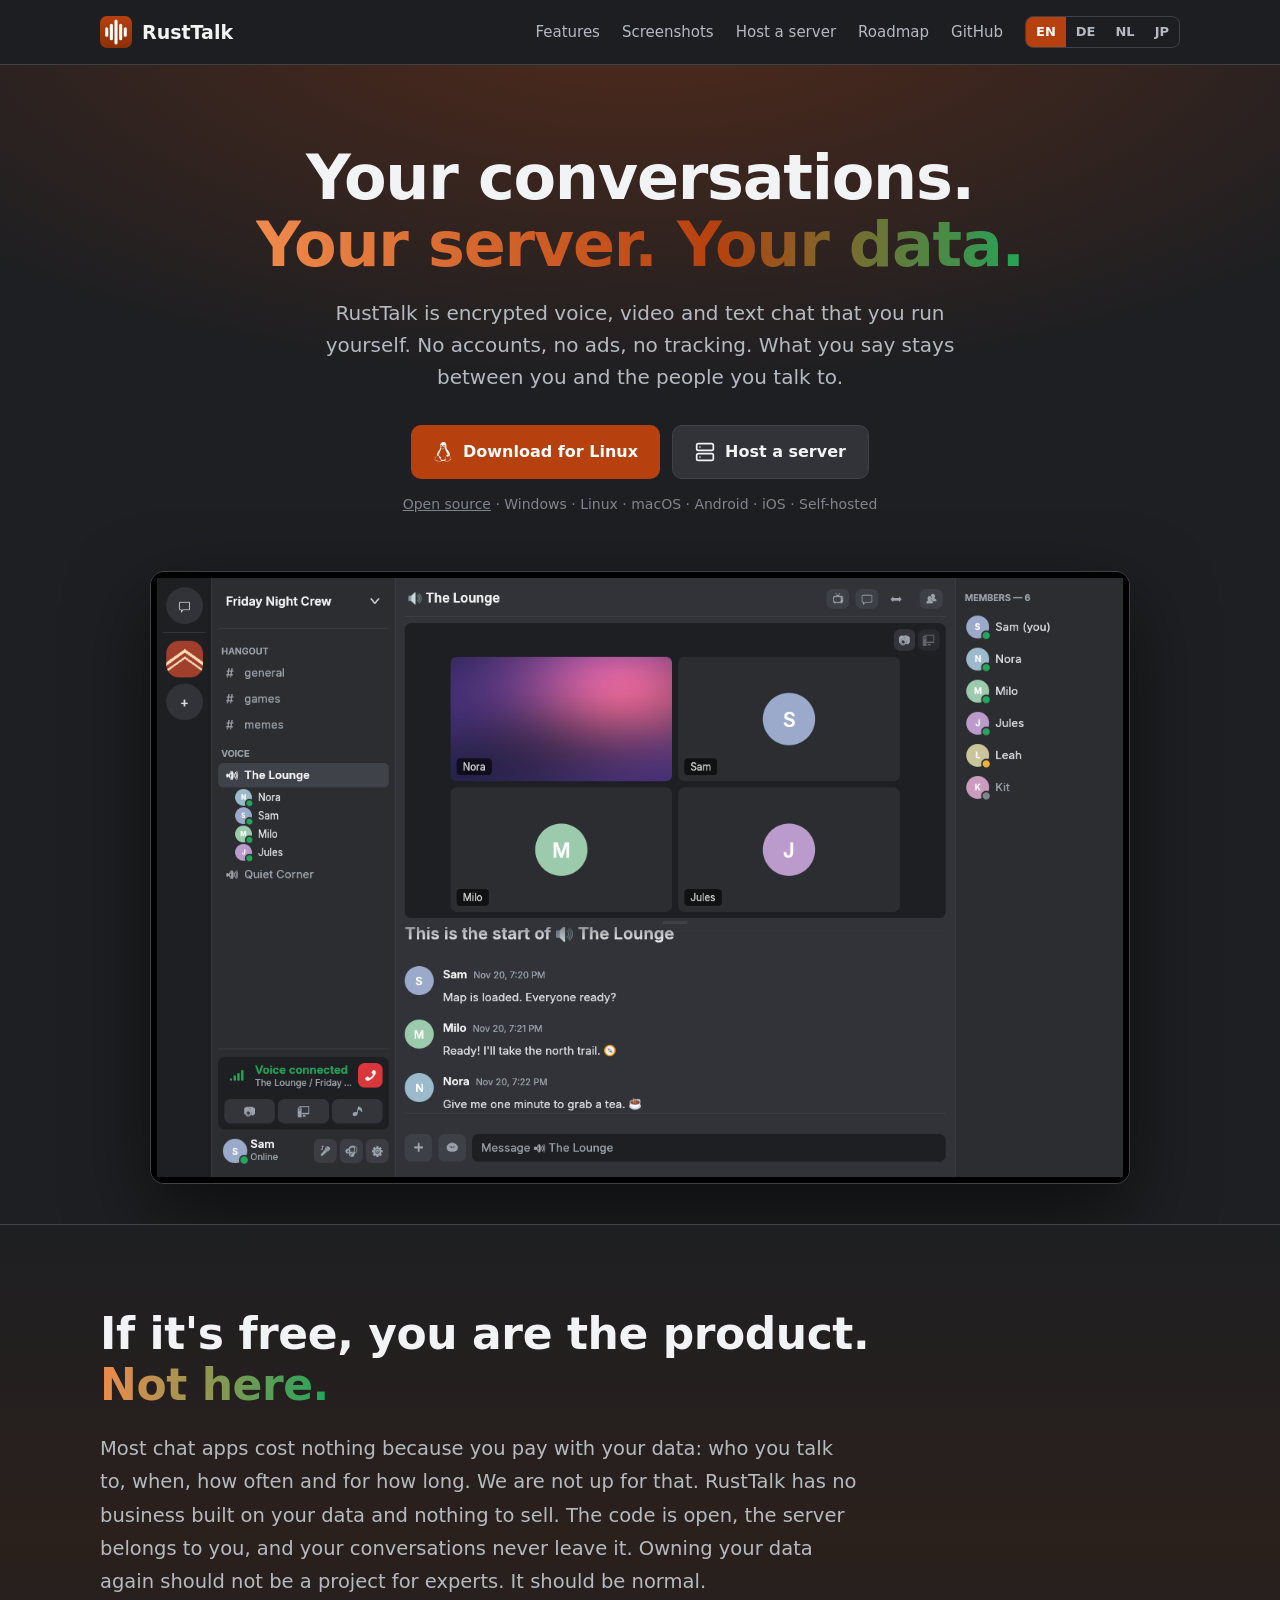
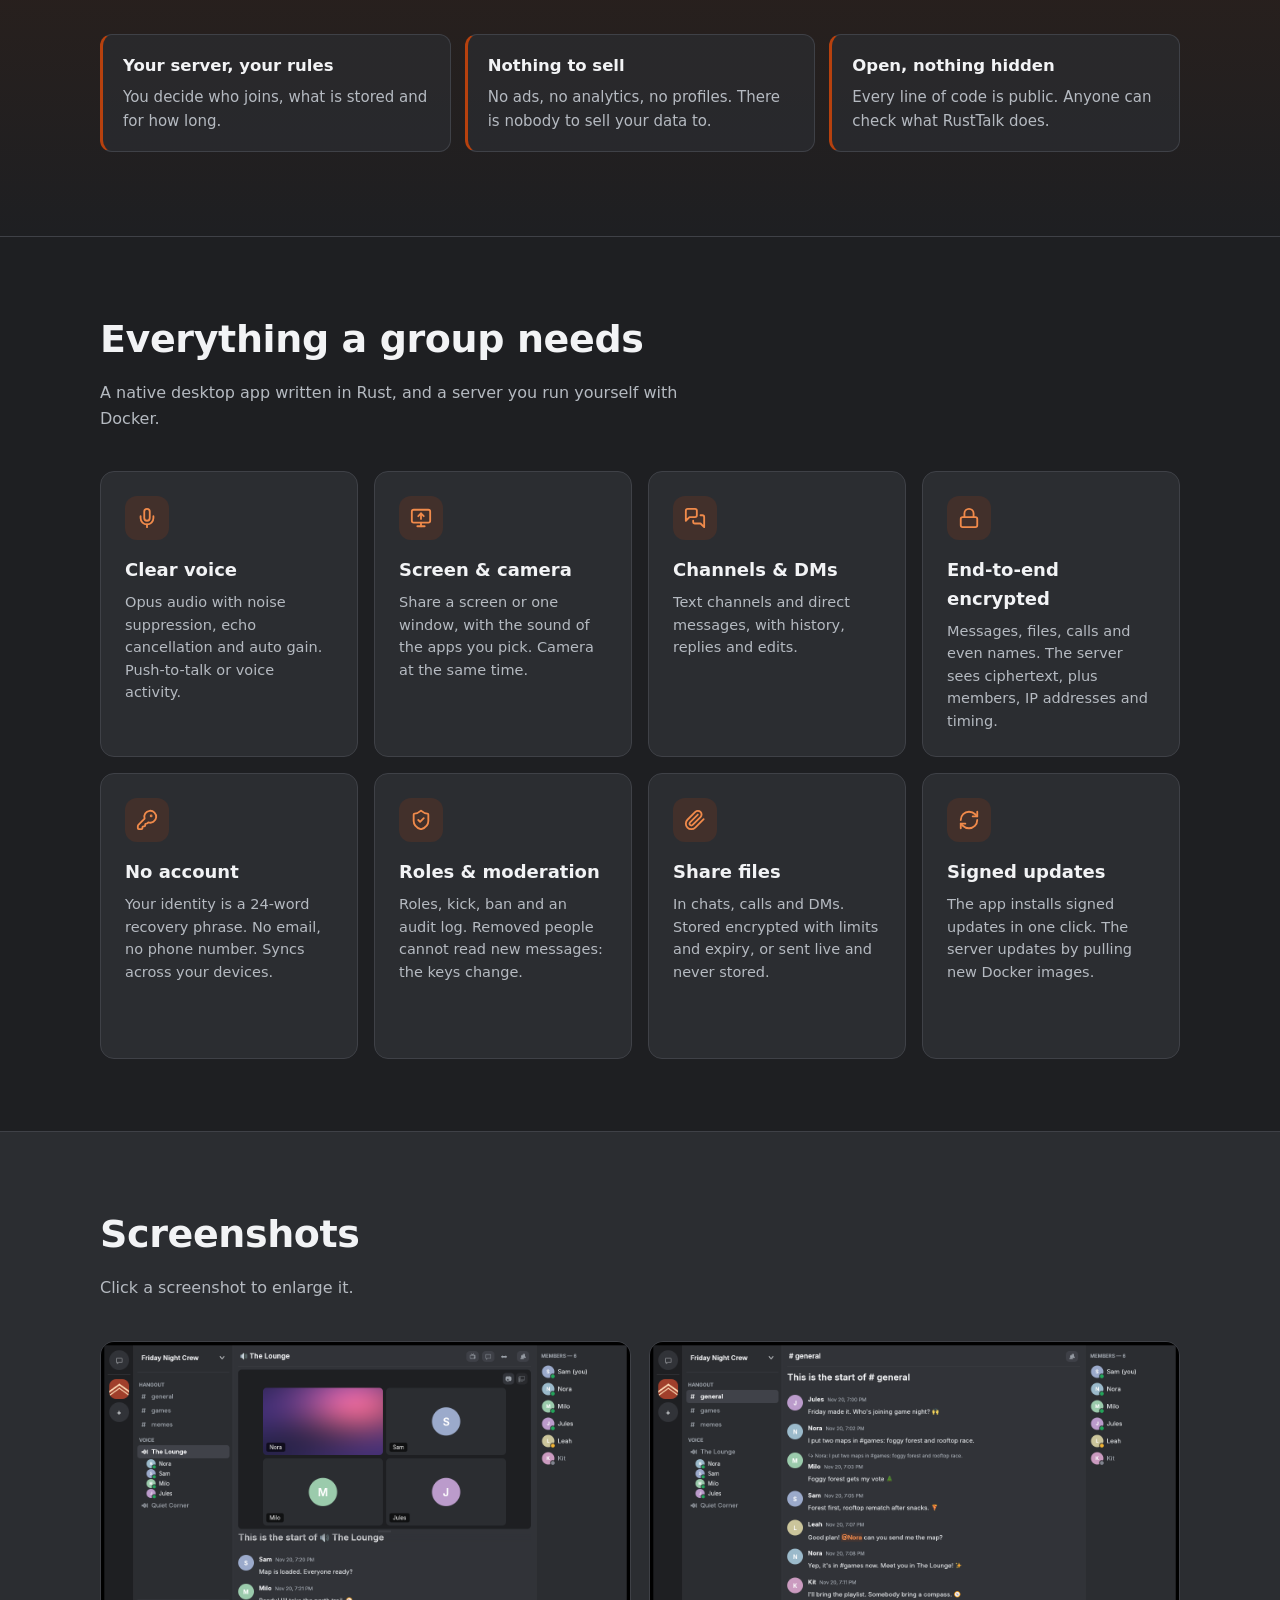
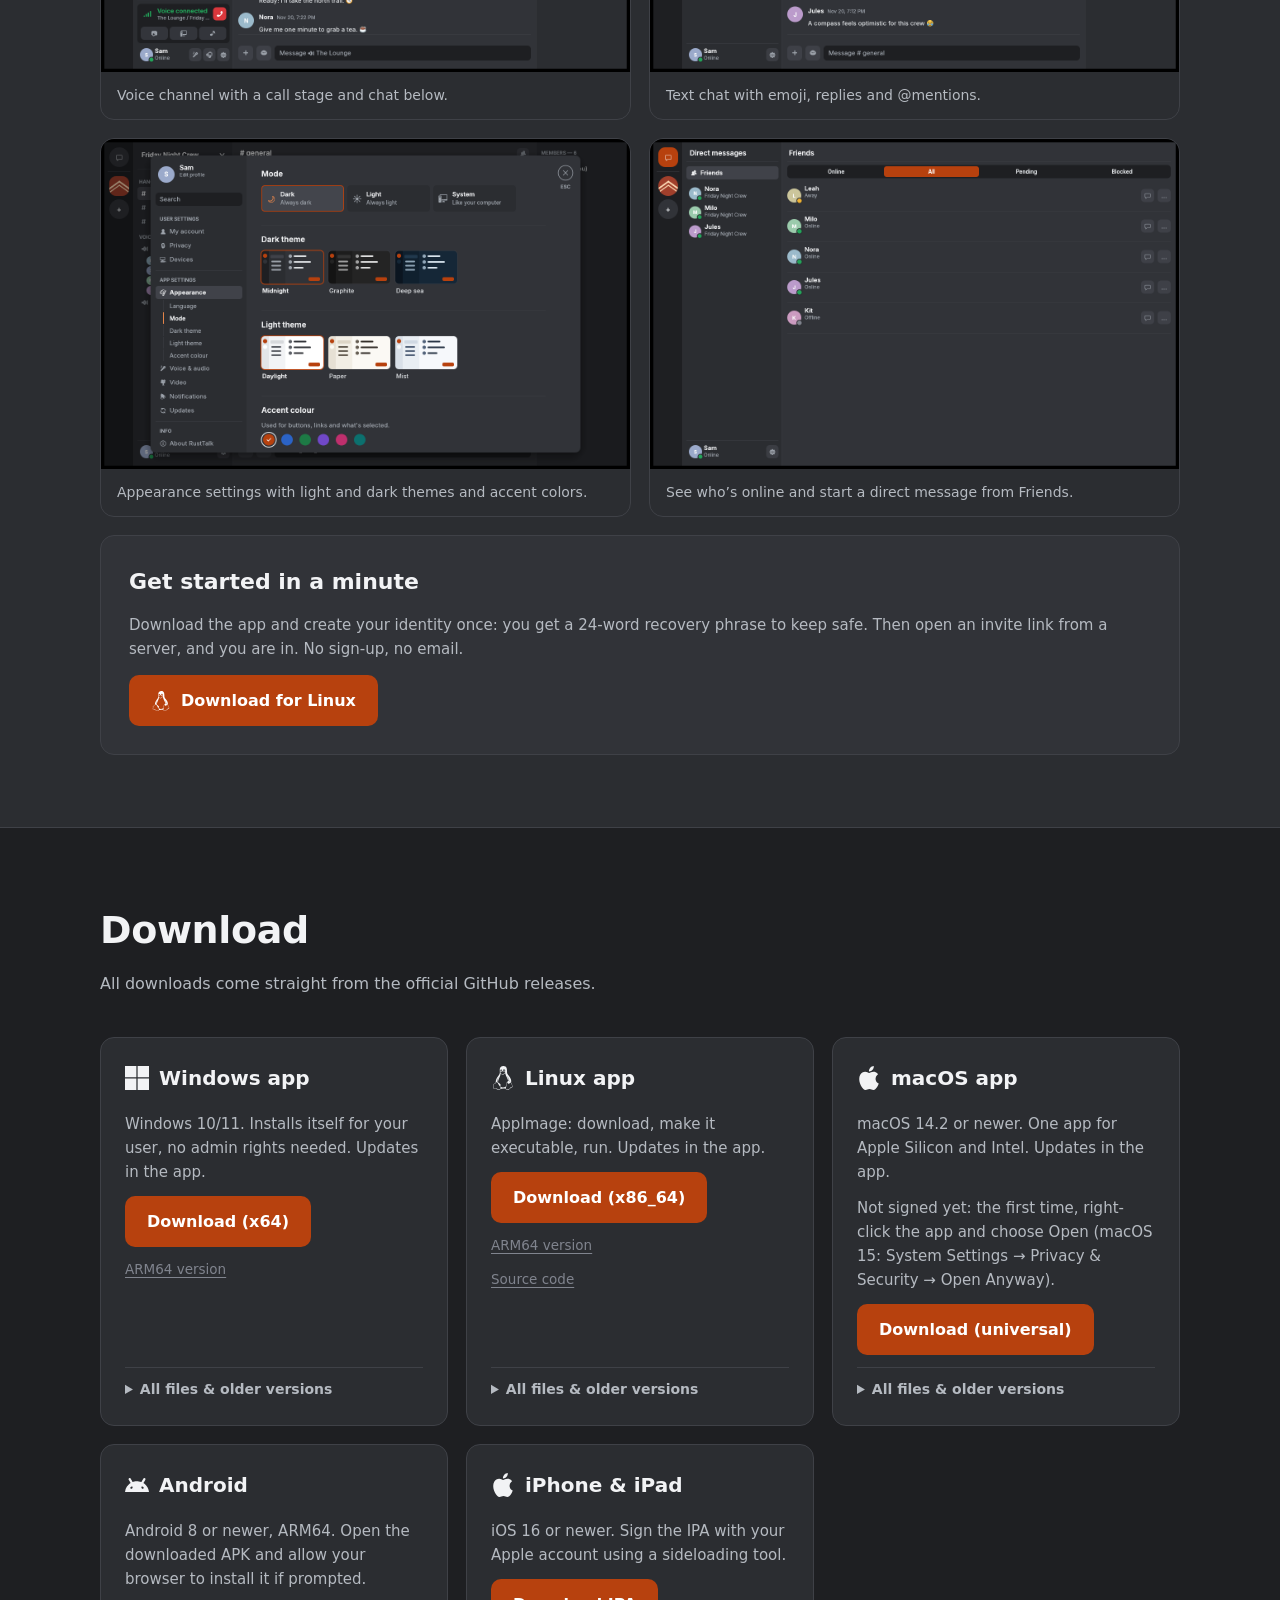
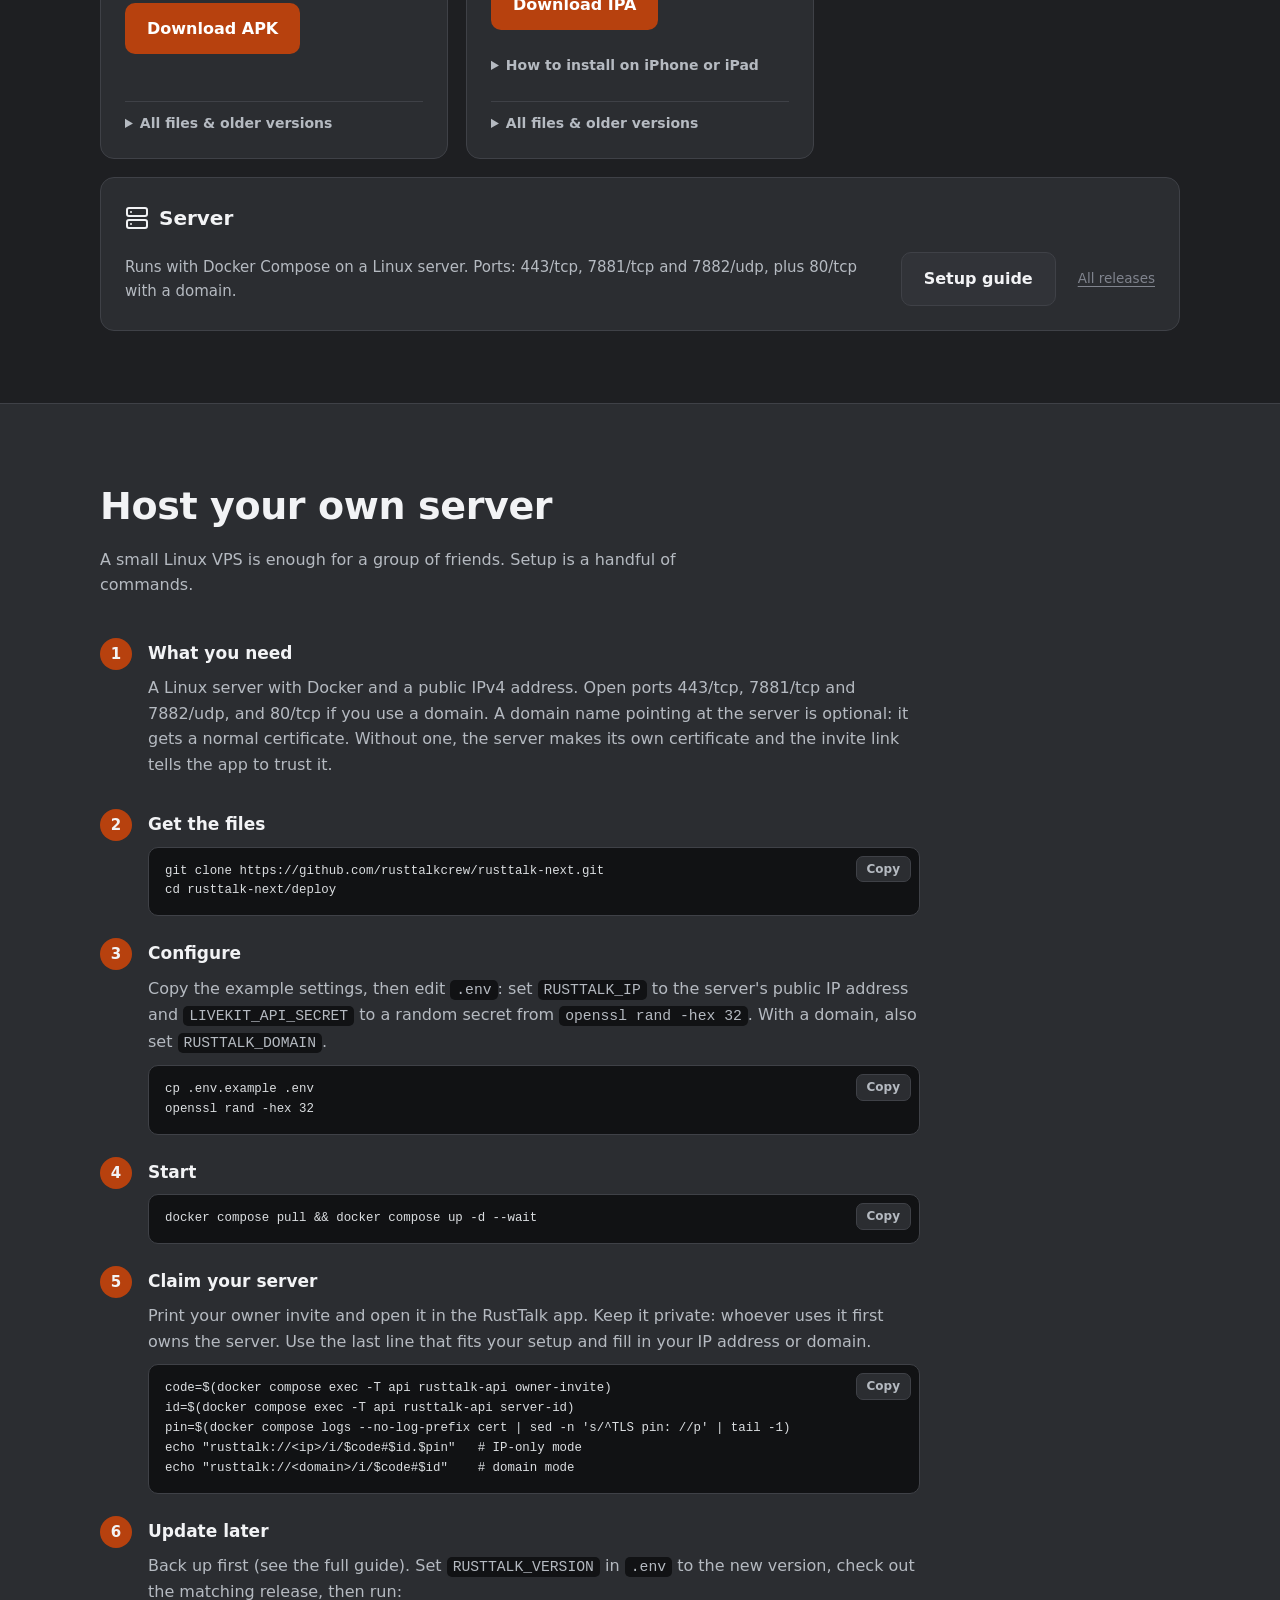
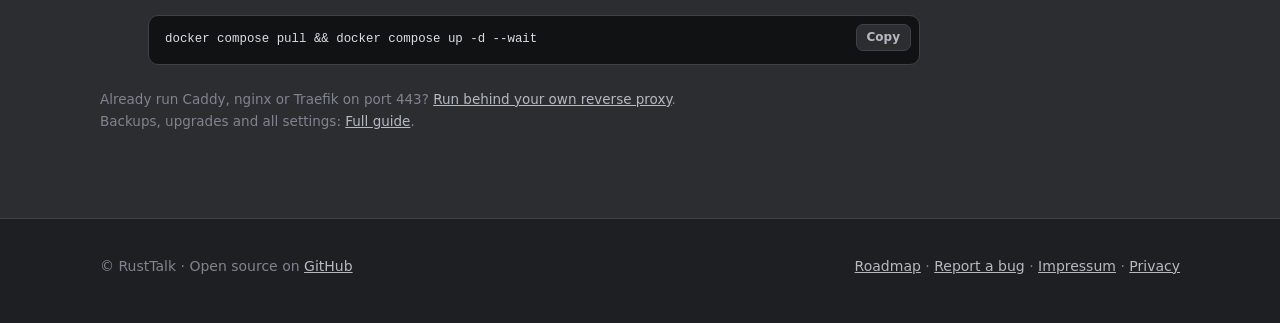
==== commit 3360c5e0: "Offer Android and iOS downloads with iPhone installation steps Co-Authored-By: GPT-6.2 Astra <norepl" ====
--- a/index.html
+++ b/index.html
@@ -1,5 +1,5 @@
 <!doctype html>
-<html lang="en" data-os="windows">
+<html lang="en" data-os="other">
 <head>
 <meta charset="utf-8">
 <meta name="viewport" content="width=device-width, initial-scale=1">
@@ -120,15 +120,16 @@
 footer .wrap{display:flex;gap:16px;flex-wrap:wrap;justify-content:space-between}
 footer a{color:var(--muted)}
 /* os-aware buttons */
-.dl-win,.dl-linux,.dl-mac,.dl-other{display:none}
-html[data-os=windows] .dl-win,html[data-os=linux] .dl-linux,html[data-os=mac] .dl-mac,html[data-os=other] .dl-other{display:inline-flex}
+.dl-win,.dl-linux,.dl-mac,.dl-android,.dl-ios,.dl-other{display:none}
+html[data-os=windows] .dl-win,html[data-os=linux] .dl-linux,html[data-os=mac] .dl-mac,html[data-os=android] .dl-android,html[data-os=ios] .dl-ios,html[data-os=other] .dl-other{display:inline-flex}
 .btn[aria-disabled=true]{opacity:.7;cursor:default;pointer-events:none}
 .dl .card.wide{grid-column:1/-1}
 .dl .card.wide .row{display:flex;flex-wrap:wrap;align-items:center;gap:14px 22px}
 .dl .card.wide .row p{flex:1 1 320px}
 .soon{white-space:nowrap;display:inline-block;font-size:12px;font-weight:700;padding:2px 8px;border-radius:99px;background:rgba(183,65,14,.2);color:#f6a878;margin-left:6px}
 details.files{margin-top:auto;border-top:1px solid var(--line);padding-top:10px}
-details.files summary{cursor:pointer;color:var(--muted);font-size:14px;font-weight:600;user-select:none}
+details.sideload{margin:12px 0}.sideload ol{padding-inline-start:1.4em}.sideload li{margin:8px 0}
+details.sideload summary,details.files summary{cursor:pointer;color:var(--muted);font-size:14px;font-weight:600;user-select:none}
 details.files summary:hover{color:var(--text)}
 .files .tools{display:flex;align-items:center;gap:8px;margin:12px 0 6px;font-size:13.5px;color:var(--dim)}
 .files select{background:var(--bg3);color:var(--text);border:1px solid var(--line);border-radius:8px;padding:5px 8px;font:inherit;font-size:13.5px}
@@ -207,13 +208,16 @@
       <a class="btn primary dl-win" href="https://github.com/rusttalkcrew/rusttalk-next/releases/latest/download/RustTalk-windows-x86_64.exe"><svg aria-hidden="true"><use href="#i-win"/></svg><span data-l="en">Download for Windows</span><span data-l="de">Für Windows herunterladen</span><span data-l="nl">Downloaden voor Windows</span><span data-l="ja">Windows版をダウンロード</span></a>
       <a class="btn primary dl-linux" href="https://github.com/rusttalkcrew/rusttalk-next/releases/latest/download/RustTalk-linux-x86_64.AppImage"><svg aria-hidden="true"><use href="#i-linux"/></svg><span data-l="en">Download for Linux</span><span data-l="de">Für Linux herunterladen</span><span data-l="nl">Downloaden voor Linux</span><span data-l="ja">Linux版をダウンロード</span></a>
       <a class="btn primary dl-mac" href="https://github.com/rusttalkcrew/rusttalk-next/releases/latest/download/RustTalk-macos-universal.dmg"><svg aria-hidden="true"><use href="#i-apple"/></svg><span data-l="en">Download for macOS</span><span data-l="de">Für macOS herunterladen</span><span data-l="nl">Downloaden voor macOS</span><span data-l="ja">macOS版をダウンロード</span></a>
+      <a class="btn primary dl-android" href="https://github.com/rusttalkcrew/rusttalk-next/releases/latest/download/RustTalk-android-arm64.apk"><svg aria-hidden="true"><use href="#i-android"/></svg><span data-l="en">Download for Android</span><span data-l="de">Für Android herunterladen</span><span data-l="nl">Downloaden voor Android</span><span data-l="ja">Android版をダウンロード</span></a>
+      <a class="btn primary dl-ios" href="https://github.com/rusttalkcrew/rusttalk-next/releases/latest/download/RustTalk-ios-unsigned.ipa"><svg aria-hidden="true"><use href="#i-apple"/></svg><span data-l="en">Download for iOS</span><span data-l="de">Für iOS herunterladen</span><span data-l="nl">Downloaden voor iOS</span><span data-l="ja">iOS版をダウンロード</span></a>
+      <a class="btn ghost dl-ios" href="#download-ios"><span data-l="en">Install guide</span><span data-l="de">Installationsanleitung</span><span data-l="nl">Installatiegids</span><span data-l="ja">インストール手順</span></a>
       <a class="btn primary dl-other" href="#download"><svg viewBox="0 0 24 24" fill="none" stroke="currentColor" stroke-width="2" aria-hidden="true"><path d="M12 4v11m0 0-4-4m4 4 4-4M5 20h14"/></svg><span data-l="en">Go to downloads</span><span data-l="de">Zu den Downloads</span><span data-l="nl">Naar de downloads</span><span data-l="ja">ダウンロードへ</span></a>
       <a class="btn ghost" href="#server">
         <svg aria-hidden="true"><use href="#i-server"/></svg>
         <span data-l="en">Host a server</span><span data-l="de">Server hosten</span><span data-l="nl">Server hosten</span><span data-l="ja">サーバーを立てる</span>
       </a>
     </div>
-    <div class="ver"><span class="js-ver"></span><span data-l="en"><a href="https://github.com/rusttalkcrew/rusttalk-next" rel="noopener">Open source</a> · Windows · Linux · macOS · Self-hosted</span><span data-l="de"><a href="https://github.com/rusttalkcrew/rusttalk-next" rel="noopener">Open Source</a> · Windows · Linux · macOS · Selbst gehostet</span><span data-l="nl"><a href="https://github.com/rusttalkcrew/rusttalk-next" rel="noopener">Open source</a> · Windows · Linux · macOS · Zelf gehost</span><span data-l="ja"><a href="https://github.com/rusttalkcrew/rusttalk-next" rel="noopener">オープンソース</a> · Windows · Linux · macOS · セルフホスト</span></div>
+    <div class="ver"><span class="js-ver"></span><span data-l="en"><a href="https://github.com/rusttalkcrew/rusttalk-next" rel="noopener">Open source</a> · Windows · Linux · macOS · Android · iOS · Self-hosted</span><span data-l="de"><a href="https://github.com/rusttalkcrew/rusttalk-next" rel="noopener">Open Source</a> · Windows · Linux · macOS · Android · iOS · Selbst gehostet</span><span data-l="nl"><a href="https://github.com/rusttalkcrew/rusttalk-next" rel="noopener">Open source</a> · Windows · Linux · macOS · Android · iOS · Zelf gehost</span><span data-l="ja"><a href="https://github.com/rusttalkcrew/rusttalk-next" rel="noopener">オープンソース</a> · Windows · Linux · macOS · Android · iOS · セルフホスト</span></div>
     <div class="shot-hero"><img src="img/call-stage.png" width="1280" height="800" alt="RustTalk call stage with four people and chat below"></div>
   </div>
 </header>
@@ -328,7 +332,9 @@
       <p style="margin:0;color:var(--muted)" data-l="de">App herunterladen und einmal deine Identität anlegen: Du bekommst eine Wiederherstellungsphrase aus 24 Wörtern, die du sicher aufbewahrst. Dann einen Einladungslink eines Servers öffnen, fertig. Keine Registrierung, keine E-Mail.</p>
       <p style="margin:0;color:var(--muted)" data-l="nl">Download de app en maak eenmalig je identiteit aan: je krijgt een herstelzin van 24 woorden die je veilig bewaart. Open daarna een uitnodigingslink van een server en je bent binnen. Geen registratie, geen e-mail.</p>
       <p style="margin:0;color:var(--muted)" data-l="ja">アプリをダウンロードして、IDを一度だけ作成します。24単語のリカバリーフレーズが表示されるので、大切に保管してください。あとはサーバーの招待リンクを開けば参加できます。登録もメールアドレスも不要です。</p>
-      <div style="display:flex"><a class="btn primary dl-win" style="align-self:flex-start" href="https://github.com/rusttalkcrew/rusttalk-next/releases/latest/download/RustTalk-windows-x86_64.exe"><svg aria-hidden="true"><use href="#i-win"/></svg><span data-l="en">Download for Windows</span><span data-l="de">Für Windows herunterladen</span><span data-l="nl">Downloaden voor Windows</span><span data-l="ja">Windows版をダウンロード</span></a><a class="btn primary dl-linux" style="align-self:flex-start" href="https://github.com/rusttalkcrew/rusttalk-next/releases/latest/download/RustTalk-linux-x86_64.AppImage"><svg aria-hidden="true"><use href="#i-linux"/></svg><span data-l="en">Download for Linux</span><span data-l="de">Für Linux herunterladen</span><span data-l="nl">Downloaden voor Linux</span><span data-l="ja">Linux版をダウンロード</span></a><a class="btn primary dl-mac" style="align-self:flex-start" href="https://github.com/rusttalkcrew/rusttalk-next/releases/latest/download/RustTalk-macos-universal.dmg"><svg aria-hidden="true"><use href="#i-apple"/></svg><span data-l="en">Download for macOS</span><span data-l="de">Für macOS herunterladen</span><span data-l="nl">Downloaden voor macOS</span><span data-l="ja">macOS版をダウンロード</span></a><a class="btn primary dl-other" style="align-self:flex-start" href="#download"><svg viewBox="0 0 24 24" fill="none" stroke="currentColor" stroke-width="2" aria-hidden="true"><path d="M12 4v11m0 0-4-4m4 4 4-4M5 20h14"/></svg><span data-l="en">Go to downloads</span><span data-l="de">Zu den Downloads</span><span data-l="nl">Naar de downloads</span><span data-l="ja">ダウンロードへ</span></a></div>
+      <div style="display:flex"><a class="btn primary dl-win" style="align-self:flex-start" href="https://github.com/rusttalkcrew/rusttalk-next/releases/latest/download/RustTalk-windows-x86_64.exe"><svg aria-hidden="true"><use href="#i-win"/></svg><span data-l="en">Download for Windows</span><span data-l="de">Für Windows herunterladen</span><span data-l="nl">Downloaden voor Windows</span><span data-l="ja">Windows版をダウンロード</span></a><a class="btn primary dl-linux" style="align-self:flex-start" href="https://github.com/rusttalkcrew/rusttalk-next/releases/latest/download/RustTalk-linux-x86_64.AppImage"><svg aria-hidden="true"><use href="#i-linux"/></svg><span data-l="en">Download for Linux</span><span data-l="de">Für Linux herunterladen</span><span data-l="nl">Downloaden voor Linux</span><span data-l="ja">Linux版をダウンロード</span></a><a class="btn primary dl-mac" style="align-self:flex-start" href="https://github.com/rusttalkcrew/rusttalk-next/releases/latest/download/RustTalk-macos-universal.dmg"><svg aria-hidden="true"><use href="#i-apple"/></svg><span data-l="en">Download for macOS</span><span data-l="de">Für macOS herunterladen</span><span data-l="nl">Downloaden voor macOS</span><span data-l="ja">macOS版をダウンロード</span></a><a class="btn primary dl-android" href="https://github.com/rusttalkcrew/rusttalk-next/releases/latest/download/RustTalk-android-arm64.apk"><svg aria-hidden="true"><use href="#i-android"/></svg><span data-l="en">Download for Android</span><span data-l="de">Für Android herunterladen</span><span data-l="nl">Downloaden voor Android</span><span data-l="ja">Android版をダウンロード</span></a>
+      <a class="btn primary dl-ios" href="https://github.com/rusttalkcrew/rusttalk-next/releases/latest/download/RustTalk-ios-unsigned.ipa"><svg aria-hidden="true"><use href="#i-apple"/></svg><span data-l="en">Download for iOS</span><span data-l="de">Für iOS herunterladen</span><span data-l="nl">Downloaden voor iOS</span><span data-l="ja">iOS版をダウンロード</span></a>
+      <a class="btn primary dl-other" style="align-self:flex-start" href="#download"><svg viewBox="0 0 24 24" fill="none" stroke="currentColor" stroke-width="2" aria-hidden="true"><path d="M12 4v11m0 0-4-4m4 4 4-4M5 20h14"/></svg><span data-l="en">Go to downloads</span><span data-l="de">Zu den Downloads</span><span data-l="nl">Naar de downloads</span><span data-l="ja">ダウンロードへ</span></a></div>
     </div>
   </div>
 </section>
@@ -381,13 +387,27 @@
         <div class="tools"><label><span data-l="en">Version</span><span data-l="de">Version</span><span data-l="nl">Versie</span><span data-l="ja">バージョン</span> <select class="ver-sel" aria-label="Version"></select></label></div>
         <div class="list"><p class="err"><a href="https://github.com/rusttalkcrew/rusttalk-next/releases" rel="noopener"><span data-l="en">Open releases on GitHub</span><span data-l="de">Releases auf GitHub öffnen</span><span data-l="nl">Releases op GitHub openen</span><span data-l="ja">GitHubでリリースを開く</span></a></p></div></details>
       </div>
-      <div class="card">
-        <h3><span data-l="en">Coming later</span><span data-l="de">Kommt später</span><span data-l="nl">Komt later</span><span data-l="ja">今後対応予定</span></h3>
-        <ul class="later">
-          <li><svg aria-hidden="true"><use href="#i-apple"/></svg><b>iOS</b><span><span data-l="en">Unsigned IPA for sideloading</span><span data-l="de">Unsignierte IPA zum Sideloaden</span><span data-l="nl">Ongesigneerde IPA voor sideloaden</span><span data-l="ja">サイドロード用の未署名IPA</span></span></li>
-          <li><svg aria-hidden="true"><use href="#i-android"/></svg><b>Android</b><span><span data-l="en">Planned</span><span data-l="de">Geplant</span><span data-l="nl">Gepland</span><span data-l="ja">計画中</span></span></li>
-        </ul>
-        <a class="alt-link" href="roadmap.html"><span data-l="en">See the roadmap</span><span data-l="de">Zur Roadmap</span><span data-l="nl">Bekijk de roadmap</span><span data-l="ja">ロードマップを見る</span></a>
+      <div class="card" id="download-android">
+        <h3><svg aria-hidden="true"><use href="#i-android"/></svg> Android</h3>
+        <p class="small"><span data-l="en">Android 8 or newer, ARM64. Open the downloaded APK and allow your browser to install it if prompted.</span><span data-l="de">Android 8 oder neuer, ARM64. Öffne die APK und erlaube dem Browser bei Nachfrage die Installation.</span><span data-l="nl">Android 8 of nieuwer, ARM64. Open de APK en geef je browser toestemming om die te installeren als daarom wordt gevraagd.</span><span data-l="ja">Android 8以降のARM64端末向けです。APKを開き、確認されたらブラウザーからのインストールを許可してください。</span></p>
+        <a class="btn primary" href="https://github.com/rusttalkcrew/rusttalk-next/releases/latest/download/RustTalk-android-arm64.apk"><span data-l="en">Download APK</span><span data-l="de">APK herunterladen</span><span data-l="nl">APK downloaden</span><span data-l="ja">APKをダウンロード</span></a>
+        <details class="files" data-kind="android"><summary><span data-l="en">All files &amp; older versions</span><span data-l="de">Alle Dateien &amp; ältere Versionen</span><span data-l="nl">Alle bestanden &amp; oudere versies</span><span data-l="ja">すべてのファイルと旧バージョン</span></summary>
+        <div class="tools"><label><span data-l="en">Version</span><span data-l="de">Version</span><span data-l="nl">Versie</span><span data-l="ja">バージョン</span> <select class="ver-sel" aria-label="Version"></select></label></div>
+        <div class="list"><p class="err"><a href="https://github.com/rusttalkcrew/rusttalk-next/releases" rel="noopener"><span data-l="en">Open releases on GitHub</span><span data-l="de">Releases auf GitHub öffnen</span><span data-l="nl">Releases op GitHub openen</span><span data-l="ja">GitHubでリリースを開く</span></a></p></div></details>
+      </div>
+      <div class="card" id="download-ios">
+        <h3><svg aria-hidden="true"><use href="#i-apple"/></svg> iPhone &amp; iPad</h3>
+        <p class="small"><span data-l="en">iOS 16 or newer. Sign the IPA with your Apple account using a sideloading tool.</span><span data-l="de">Ab iOS 16. Signiere die IPA mit deinem Apple Account und einem Sideloading-Tool.</span><span data-l="nl">Vanaf iOS 16. Onderteken de IPA met je Apple Account via een sideloadtool.</span><span data-l="ja">iOS 16以降に対応。サイドロード用ツールでIPAに自分のApple Accountで署名します。</span></p>
+        <a class="btn primary" href="https://github.com/rusttalkcrew/rusttalk-next/releases/latest/download/RustTalk-ios-unsigned.ipa"><span data-l="en">Download IPA</span><span data-l="de">IPA herunterladen</span><span data-l="nl">IPA downloaden</span><span data-l="ja">IPAをダウンロード</span></a>
+        <details class="sideload"><summary><span data-l="en">How to install on iPhone or iPad</span><span data-l="de">Auf dem iPhone oder iPad installieren</span><span data-l="nl">Installeren op iPhone of iPad</span><span data-l="ja">iPhone・iPadへのインストール方法</span></summary>
+          <ol><li><span data-l="en">Set up AltStore Classic on your device using AltServer on a Mac or Windows PC.</span><span data-l="de">Richte AltStore Classic mit AltServer auf einem Mac oder Windows-PC auf deinem Gerät ein.</span><span data-l="nl">Installeer AltStore Classic op je apparaat met AltServer op een Mac of Windows-pc.</span><span data-l="ja">MacまたはWindows PCのAltServerを使い、端末にAltStore Classicを設定します。</span></li>
+<li><span data-l="en">Save the RustTalk IPA to Files. With AltServer running, connect over USB or the same Wi-Fi. In AltStore Classic, open My Apps, tap + and select the IPA.</span><span data-l="de">Speichere die RustTalk-IPA in „Dateien“. Verbinde dein Gerät per USB oder im selben WLAN mit dem laufenden AltServer. Tippe in AltStore Classic unter „My Apps“ auf + und wähle die IPA.</span><span data-l="nl">Bewaar de RustTalk-IPA in Bestanden. Laat AltServer draaien en verbind via USB of hetzelfde wifi-netwerk. Open My Apps in AltStore Classic, tik op + en kies de IPA.</span><span data-l="ja">RustTalkのIPAを「ファイル」に保存します。AltServerを起動し、USBまたは同じWi-Fiで接続します。AltStore Classicの「My Apps」で＋をタップし、IPAを選びます。</span></li>
+<li><span data-l="en">With a free Apple account, refresh RustTalk in AltStore every seven days. Use the same account for updates.</span><span data-l="de">Mit einem kostenlosen Apple Account musst du RustTalk alle sieben Tage in AltStore erneuern. Nutze für Updates denselben Account.</span><span data-l="nl">Ververs RustTalk met een gratis Apple Account elke zeven dagen in AltStore. Gebruik hetzelfde account voor updates.</span><span data-l="ja">無料のApple Accountでは7日ごとにAltStoreで更新します。アップデートには同じアカウントを使ってください。</span></li>
+          </ol><a href="https://faq.altstore.io/altstore-classic/altserver">AltServer</a> · <a href="https://faq.altstore.io/altstore-classic/your-altstore">AltStore Classic</a> · <a href="https://xtool.sh/">xtool (Linux)</a>
+        </details>
+        <details class="files" data-kind="ios"><summary><span data-l="en">All files &amp; older versions</span><span data-l="de">Alle Dateien &amp; ältere Versionen</span><span data-l="nl">Alle bestanden &amp; oudere versies</span><span data-l="ja">すべてのファイルと旧バージョン</span></summary>
+        <div class="tools"><label><span data-l="en">Version</span><span data-l="de">Version</span><span data-l="nl">Versie</span><span data-l="ja">バージョン</span> <select class="ver-sel" aria-label="Version"></select></label></div>
+        <div class="list"><p class="err"><a href="https://github.com/rusttalkcrew/rusttalk-next/releases" rel="noopener"><span data-l="en">Open releases on GitHub</span><span data-l="de">Releases auf GitHub öffnen</span><span data-l="nl">Releases op GitHub openen</span><span data-l="ja">GitHubでリリースを開く</span></a></p></div></details>
       </div>
       <div class="card wide">
         <h3><svg aria-hidden="true"><use href="#i-server"/></svg> <span data-l="en">Server</span><span data-l="de">Server</span><span data-l="nl">Server</span><span data-l="ja">サーバー</span></h3>
@@ -506,7 +526,8 @@
 
   var ua=navigator.userAgent||'',plat=(navigator.userAgentData&&navigator.userAgentData.platform)||navigator.platform||'';
   var os='other';
-  if(/android|iphone|ipad|ipod/i.test(ua))os='other';
+  if(/android/i.test(plat+ua))os='android';
+  else if(/iphone|ipad|ipod/i.test(ua)||(/mac/i.test(plat)&&navigator.maxTouchPoints>1))os='ios';
   else if(/win/i.test(plat)||/windows/i.test(ua))os='windows';
   else if(/mac/i.test(plat)||/macintosh|mac os/i.test(ua))os='mac';
   else if(/linux|x11|cros/i.test(plat+ua))os='linux';
@@ -527,7 +548,7 @@
   const API = 'https://api.github.com/repos/rusttalkcrew/rusttalk-next/releases?per_page=100&page=';
   const LIMIT = 2 * 1024 * 1024;
   const U64 = 18446744073709551615n;
-  const FILES = { windows: /^-windows-(?:x86_64|aarch64)\.exe$/, linux: /^-linux-(?:x86_64|aarch64)\.AppImage$/, macos: /^-macos-universal\.dmg$/ };
+  const FILES = { windows: /^-windows-(?:x86_64|aarch64)\.exe$/, linux: /^-linux-(?:x86_64|aarch64)\.AppImage$/, macos: /^-macos-universal\.dmg$/, android: /^-android-arm64\.apk$/, ios: /^-ios-unsigned\.ipa$/ };
   function tag(value) {
     if (typeof value !== 'string') return null;
     const m = /^v(0|[1-9][0-9]*)\.(0|[1-9][0-9]*)\.(0|[1-9][0-9]*)$/.exec(value);
@@ -614,9 +635,10 @@
     box.appendChild(ul);
   }
   function apply(doc, releases) {
-    const lists = { windows: history(releases, 'windows'), linux: history(releases, 'linux'), macos: history(releases, 'macos') };
+    const lists = Object.fromEntries(Object.keys(FILES).map(kind => [kind, history(releases, kind)]));
     doc.querySelectorAll('.js-ver,.js-ver2').forEach(e => {
-      const r = lists[doc.documentElement.dataset.os === 'linux' ? 'linux' : 'windows'][0];
+      const os = doc.documentElement.dataset.os;
+      const r = (lists[os === 'mac' ? 'macos' : os] || lists.windows)[0];
       e.textContent = r ? 'v' + tag(r.tag_name).core + ' · ' : '';
     });
     doc.querySelectorAll('details.files').forEach(det => {
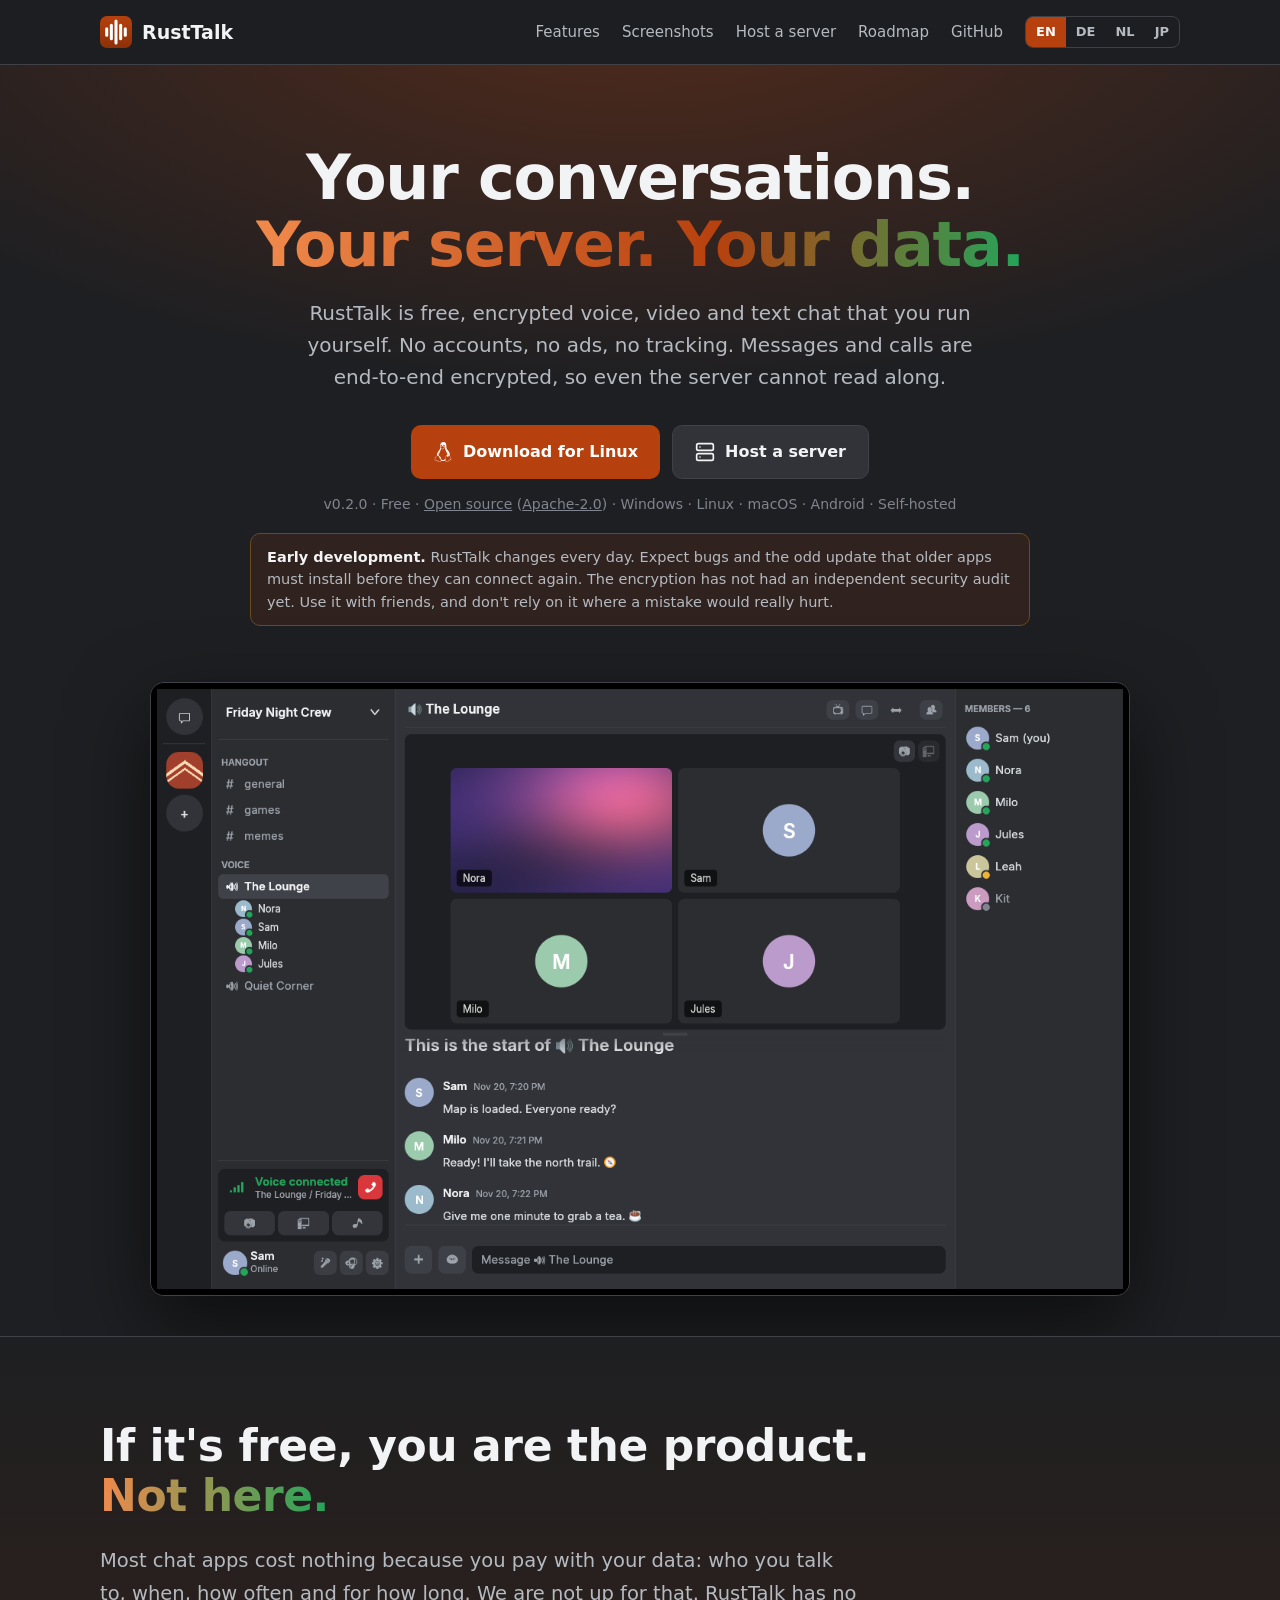
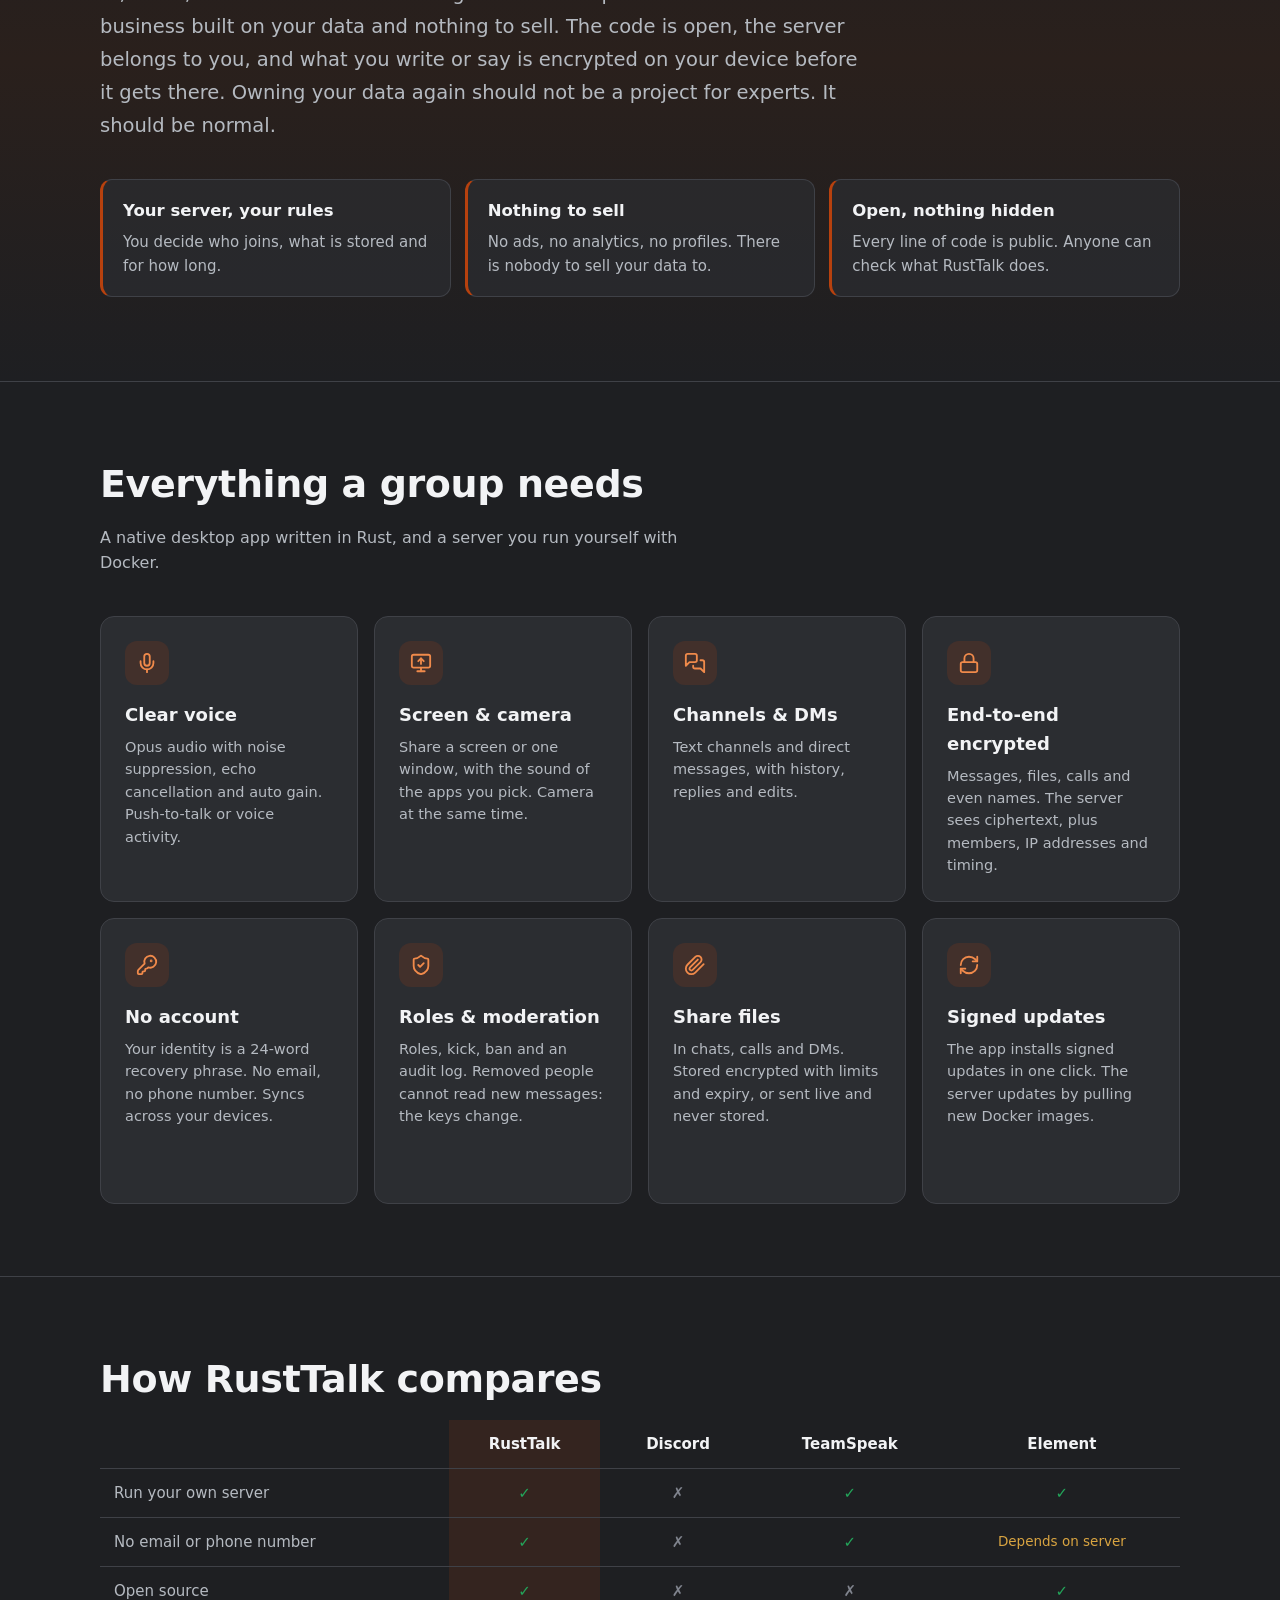
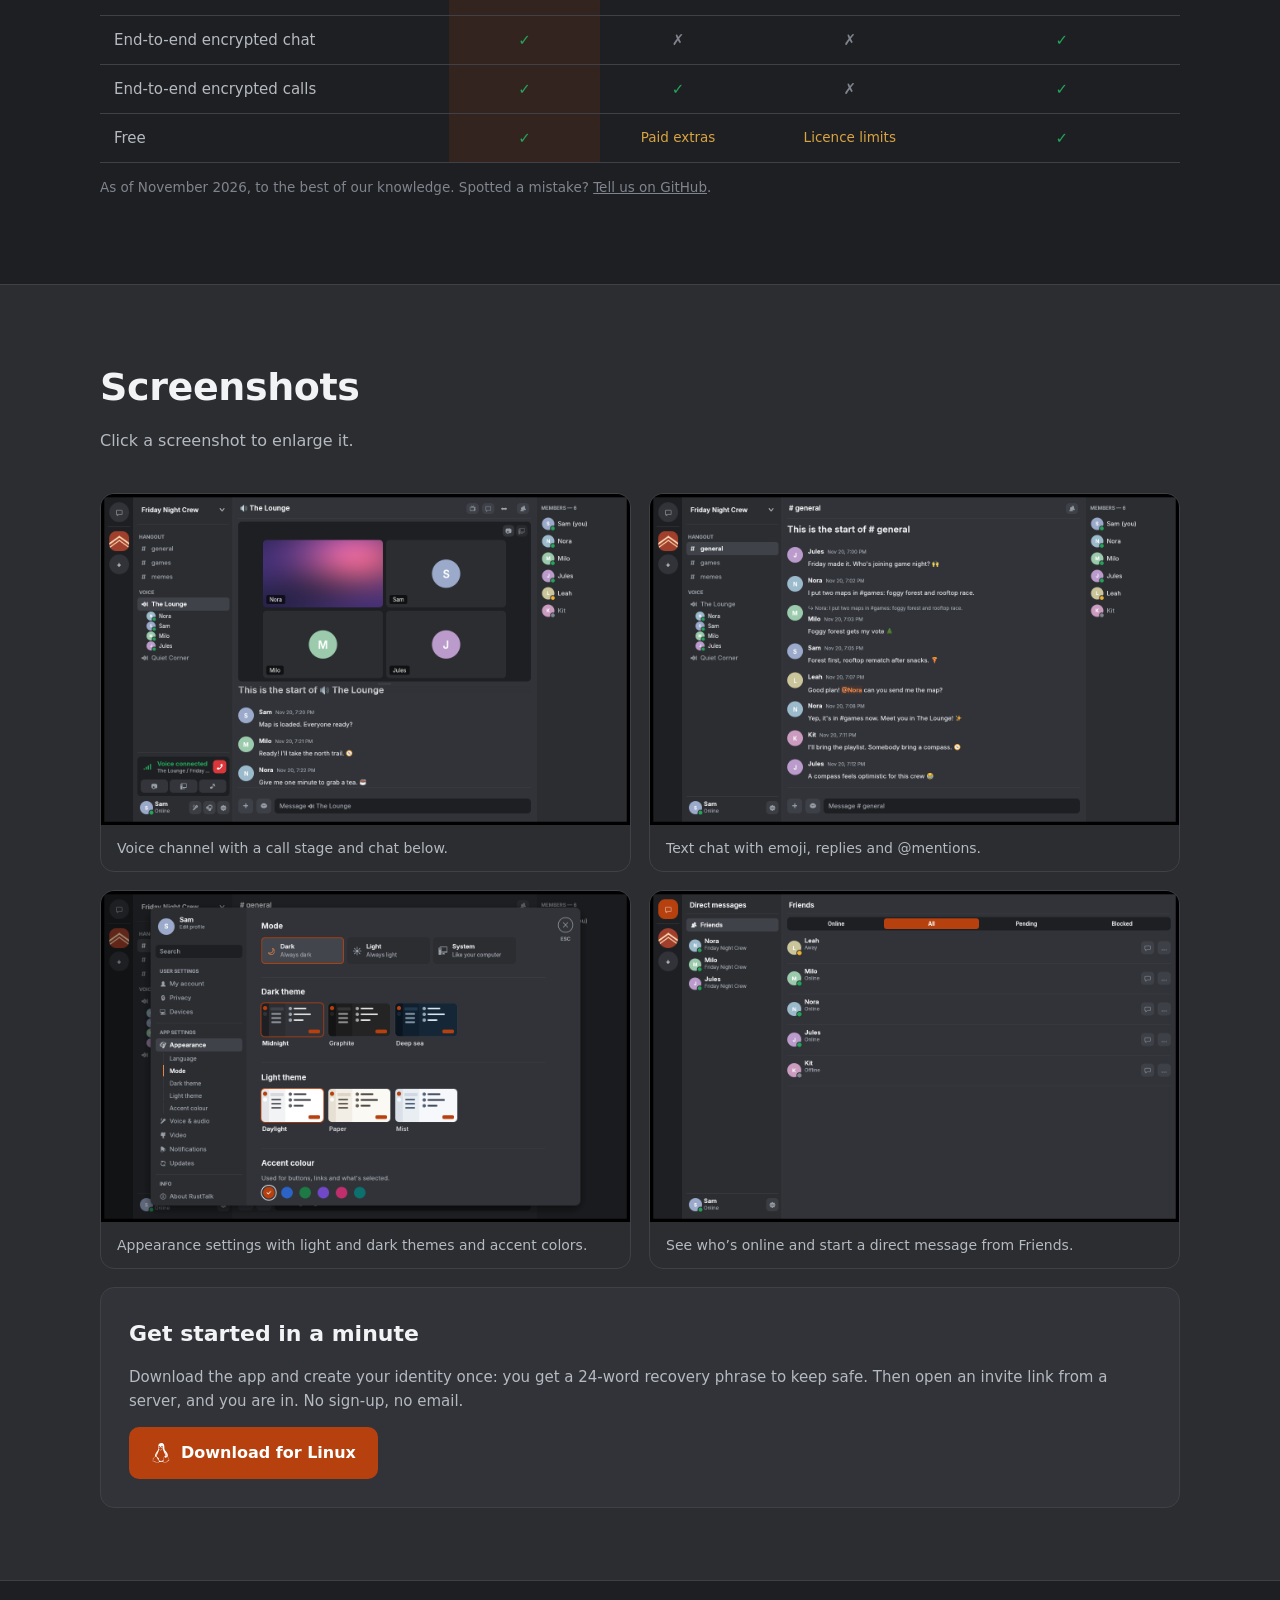
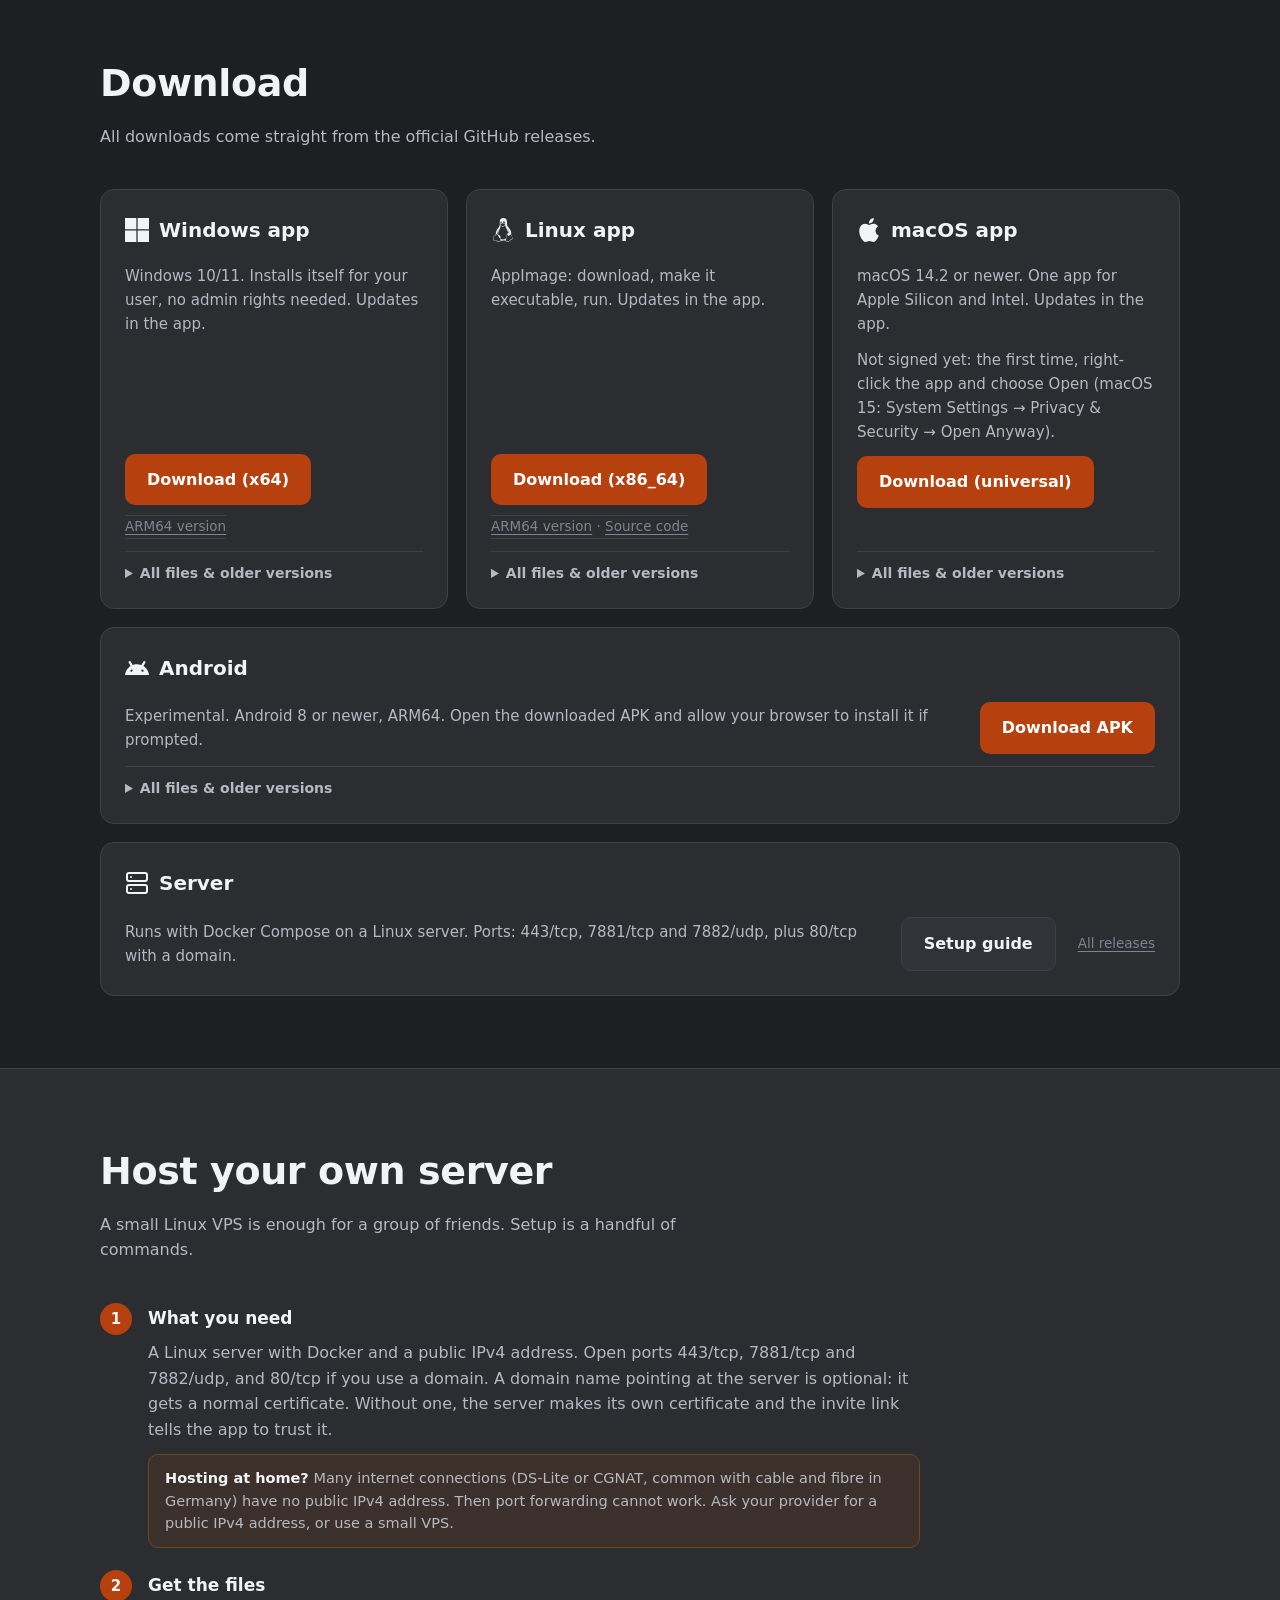
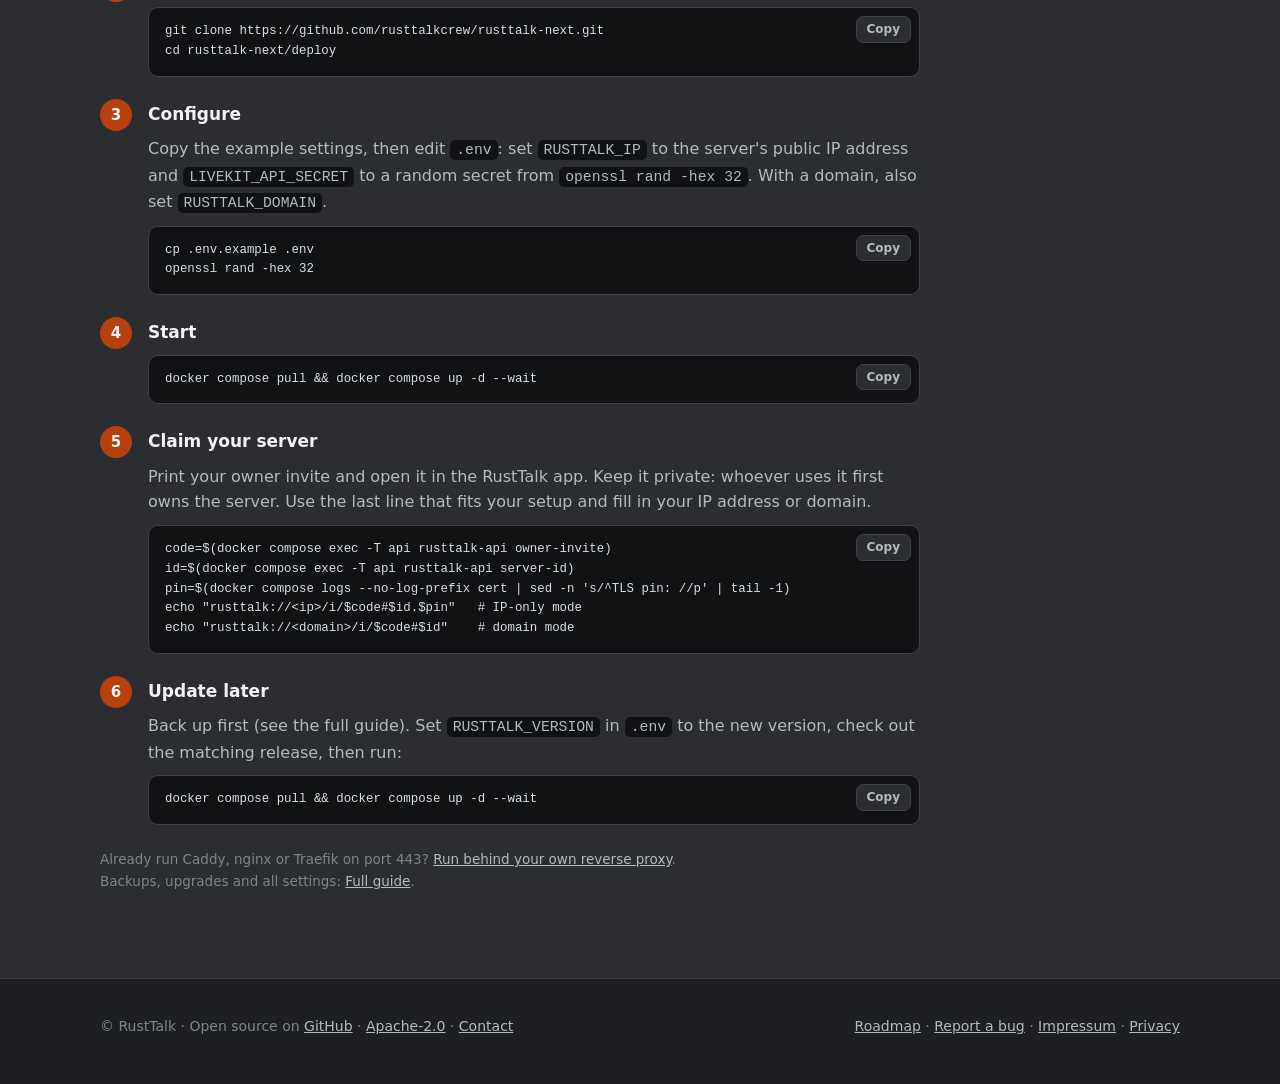
==== commit 49fa6bb4: "Homepage: honest claims, early-development notice, roadmap update - Hero and manifest match the encr" ====
--- a/index.html
+++ b/index.html
@@ -121,11 +121,11 @@
 footer a{color:var(--muted)}
 /* os-aware buttons */
 .dl-win,.dl-linux,.dl-mac,.dl-android,.dl-ios,.dl-other{display:none}
-html[data-os=windows] .dl-win,html[data-os=linux] .dl-linux,html[data-os=mac] .dl-mac,html[data-os=android] .dl-android,html[data-os=ios] .dl-ios,html[data-os=other] .dl-other{display:inline-flex}
+html[data-os=windows] .dl-win,html[data-os=linux] .dl-linux,html[data-os=mac] .dl-mac,html[data-os=android] .dl-android,html[data-os=ios] .dl-ios,html[data-os=other] .dl-other,html[data-os=ios] .dl-other{display:inline-flex}
 .btn[aria-disabled=true]{opacity:.7;cursor:default;pointer-events:none}
 .dl .card.wide{grid-column:1/-1}
 .dl .card.wide .row{display:flex;flex-wrap:wrap;align-items:center;gap:14px 22px}
-.dl .card.wide .row p{flex:1 1 320px}
+.dl .card.wide .row p{flex:1 1 320px;margin:0}
 .soon{white-space:nowrap;display:inline-block;font-size:12px;font-weight:700;padding:2px 8px;border-radius:99px;background:rgba(183,65,14,.2);color:#f6a878;margin-left:6px}
 details.files{margin-top:auto;border-top:1px solid var(--line);padding-top:10px}
 details.sideload{margin:12px 0}.sideload ol{padding-inline-start:1.4em}.sideload li{margin:8px 0}
@@ -155,6 +155,21 @@
 html[lang=ja] :is(h1,h2,h3,b,.lead,.sub){word-break:auto-phrase}
 .ln{display:block;padding-left:1.6em;text-indent:-1.6em}
 @media(max-width:640px){.feat{grid-auto-rows:auto}.feat .card{padding:20px}pre{font-size:12.5px;padding:12px;padding-top:40px}.copy{top:6px}.steps>div{padding-left:0}.steps>div::before{position:static;display:grid;margin-bottom:10px}}
+.notice{max-width:780px;margin:18px auto 0;padding:12px 16px;border:1px solid #6b4a1e;background:rgba(183,65,14,.12);border-radius:10px;color:var(--muted);font-size:14.5px;line-height:1.55;text-align:left}
+.notice b{color:var(--text)}
+.steps .notice{margin:12px 0 0}
+#compare{border-top:1px solid var(--line)}
+.cmp-wrap{overflow-x:auto;margin:8px 0 14px}
+.cmp{border-collapse:collapse;width:100%;min-width:560px;font-size:15px}
+.cmp th,.cmp td{padding:12px 14px;border-bottom:1px solid var(--line);text-align:center}
+.cmp tbody th{text-align:left;font-weight:500;color:var(--muted)}
+.cmp thead th:nth-child(2),.cmp td:nth-child(2){background:rgba(183,65,14,.14)}
+.cmp .y{color:var(--green);font-weight:700}
+.cmp .n{color:var(--dim)}
+.cmp .m{color:#d9a441;font-size:13.5px}
+.dl .card .act{margin-top:auto;display:flex;flex-direction:column;align-items:flex-start;gap:10px}
+.dl .card .alt{min-height:21px;font-size:13.5px;color:var(--dim)}
+.dl .card details.files{margin-top:0}
 </style>
 </head>
 <body>
@@ -200,24 +215,26 @@
     <h1 data-l="de">Deine Gespräche.<br><span>Dein Server. Deine Daten.</span></h1>
     <h1 data-l="nl">Jouw gesprekken.<br><span>Jouw server. Jouw data.</span></h1>
     <h1 data-l="ja">あなたの会話。<br><span>あなたのサーバー。あなたのデータ。</span></h1>
-    <p class="lead" data-l="en">RustTalk is encrypted voice, video and text chat that you run yourself. No accounts, no ads, no tracking. What you say stays between you and the people you talk to.</p>
-    <p class="lead" data-l="de">RustTalk ist verschlüsselter Voice-, Video- und Text-Chat, den du selbst betreibst. Keine Accounts, keine Werbung, kein Tracking. Was du sagst, bleibt zwischen dir und den Menschen, mit denen du sprichst.</p>
-    <p class="lead" data-l="nl">RustTalk is versleutelde spraak-, video- en tekstchat die je zelf draait. Geen accounts, geen advertenties, geen tracking. Wat je zegt, blijft tussen jou en de mensen met wie je praat.</p>
-    <p class="lead" data-l="ja">RustTalkは、自分で運用する暗号化された音声・ビデオ・テキストチャットです。アカウント登録なし、広告なし、トラッキングなし。話した内容は、あなたと相手の間だけにとどまります。</p>
+    <p class="lead" data-l="en">RustTalk is free, encrypted voice, video and text chat that you run yourself. No accounts, no ads, no tracking. Messages and calls are end-to-end encrypted, so even the server cannot read along.</p>
+    <p class="lead" data-l="de">RustTalk ist kostenloser, verschlüsselter Voice-, Video- und Text-Chat, den du selbst betreibst. Keine Accounts, keine Werbung, kein Tracking. Nachrichten und Anrufe sind Ende-zu-Ende-verschlüsselt, selbst der Server kann nicht mitlesen.</p>
+    <p class="lead" data-l="nl">RustTalk is gratis, versleutelde spraak-, video- en tekstchat die je zelf draait. Geen accounts, geen advertenties, geen tracking. Berichten en gesprekken zijn end-to-end versleuteld, zodat zelfs de server niet kan meelezen.</p>
+    <p class="lead" data-l="ja">RustTalkは、自分で運用する無料の暗号化された音声・ビデオ・テキストチャットです。アカウント登録なし、広告なし、トラッキングなし。メッセージも通話もエンドツーエンドで暗号化され、サーバーでさえ内容を読めません。</p>
     <div class="cta">
       <a class="btn primary dl-win" href="https://github.com/rusttalkcrew/rusttalk-next/releases/latest/download/RustTalk-windows-x86_64.exe"><svg aria-hidden="true"><use href="#i-win"/></svg><span data-l="en">Download for Windows</span><span data-l="de">Für Windows herunterladen</span><span data-l="nl">Downloaden voor Windows</span><span data-l="ja">Windows版をダウンロード</span></a>
       <a class="btn primary dl-linux" href="https://github.com/rusttalkcrew/rusttalk-next/releases/latest/download/RustTalk-linux-x86_64.AppImage"><svg aria-hidden="true"><use href="#i-linux"/></svg><span data-l="en">Download for Linux</span><span data-l="de">Für Linux herunterladen</span><span data-l="nl">Downloaden voor Linux</span><span data-l="ja">Linux版をダウンロード</span></a>
       <a class="btn primary dl-mac" href="https://github.com/rusttalkcrew/rusttalk-next/releases/latest/download/RustTalk-macos-universal.dmg"><svg aria-hidden="true"><use href="#i-apple"/></svg><span data-l="en">Download for macOS</span><span data-l="de">Für macOS herunterladen</span><span data-l="nl">Downloaden voor macOS</span><span data-l="ja">macOS版をダウンロード</span></a>
       <a class="btn primary dl-android" href="https://github.com/rusttalkcrew/rusttalk-next/releases/latest/download/RustTalk-android-arm64.apk"><svg aria-hidden="true"><use href="#i-android"/></svg><span data-l="en">Download for Android</span><span data-l="de">Für Android herunterladen</span><span data-l="nl">Downloaden voor Android</span><span data-l="ja">Android版をダウンロード</span></a>
-      <a class="btn primary dl-ios" href="https://github.com/rusttalkcrew/rusttalk-next/releases/latest/download/RustTalk-ios-unsigned.ipa"><svg aria-hidden="true"><use href="#i-apple"/></svg><span data-l="en">Download for iOS</span><span data-l="de">Für iOS herunterladen</span><span data-l="nl">Downloaden voor iOS</span><span data-l="ja">iOS版をダウンロード</span></a>
-      <a class="btn ghost dl-ios" href="#download-ios"><span data-l="en">Install guide</span><span data-l="de">Installationsanleitung</span><span data-l="nl">Installatiegids</span><span data-l="ja">インストール手順</span></a>
       <a class="btn primary dl-other" href="#download"><svg viewBox="0 0 24 24" fill="none" stroke="currentColor" stroke-width="2" aria-hidden="true"><path d="M12 4v11m0 0-4-4m4 4 4-4M5 20h14"/></svg><span data-l="en">Go to downloads</span><span data-l="de">Zu den Downloads</span><span data-l="nl">Naar de downloads</span><span data-l="ja">ダウンロードへ</span></a>
       <a class="btn ghost" href="#server">
         <svg aria-hidden="true"><use href="#i-server"/></svg>
         <span data-l="en">Host a server</span><span data-l="de">Server hosten</span><span data-l="nl">Server hosten</span><span data-l="ja">サーバーを立てる</span>
       </a>
     </div>
-    <div class="ver"><span class="js-ver"></span><span data-l="en"><a href="https://github.com/rusttalkcrew/rusttalk-next" rel="noopener">Open source</a> · Windows · Linux · macOS · Android · iOS · Self-hosted</span><span data-l="de"><a href="https://github.com/rusttalkcrew/rusttalk-next" rel="noopener">Open Source</a> · Windows · Linux · macOS · Android · iOS · Selbst gehostet</span><span data-l="nl"><a href="https://github.com/rusttalkcrew/rusttalk-next" rel="noopener">Open source</a> · Windows · Linux · macOS · Android · iOS · Zelf gehost</span><span data-l="ja"><a href="https://github.com/rusttalkcrew/rusttalk-next" rel="noopener">オープンソース</a> · Windows · Linux · macOS · Android · iOS · セルフホスト</span></div>
+    <div class="ver"><span class="js-ver">v0.2.0 · </span><span data-l="en">Free · <a href="https://github.com/rusttalkcrew/rusttalk-next" rel="noopener">Open source</a> (<a href="https://github.com/rusttalkcrew/rusttalk-next/blob/main/LICENSE" rel="noopener">Apache-2.0</a>) · Windows · Linux · macOS · Android · Self-hosted</span><span data-l="de">Kostenlos · <a href="https://github.com/rusttalkcrew/rusttalk-next" rel="noopener">Open Source</a> (<a href="https://github.com/rusttalkcrew/rusttalk-next/blob/main/LICENSE" rel="noopener">Apache-2.0</a>) · Windows · Linux · macOS · Android · Selbst gehostet</span><span data-l="nl">Gratis · <a href="https://github.com/rusttalkcrew/rusttalk-next" rel="noopener">Open source</a> (<a href="https://github.com/rusttalkcrew/rusttalk-next/blob/main/LICENSE" rel="noopener">Apache-2.0</a>) · Windows · Linux · macOS · Android · Zelf gehost</span><span data-l="ja">無料 · <a href="https://github.com/rusttalkcrew/rusttalk-next" rel="noopener">オープンソース</a> (<a href="https://github.com/rusttalkcrew/rusttalk-next/blob/main/LICENSE" rel="noopener">Apache-2.0</a>) · Windows · Linux · macOS · Android · セルフホスト</span></div>
+    <p class="notice" data-l="en"><b>Early development.</b> RustTalk changes every day. Expect bugs and the odd update that older apps must install before they can connect again. The encryption has not had an independent security audit yet. Use it with friends, and don't rely on it where a mistake would really hurt.</p>
+    <p class="notice" data-l="de"><b>Frühe Entwicklung.</b> RustTalk ändert sich jeden Tag. Rechne mit Fehlern und mit Updates, die ältere Apps installieren müssen, bevor sie sich wieder verbinden können. Die Verschlüsselung wurde noch nicht unabhängig geprüft. Nutze es mit Freunden und verlass dich nicht darauf, wo ein Fehler wirklich schaden würde.</p>
+    <p class="notice" data-l="nl"><b>Vroege ontwikkeling.</b> RustTalk verandert elke dag. Reken op bugs en af en toe een update die oudere apps moeten installeren voordat ze weer verbinding kunnen maken. De versleuteling is nog niet onafhankelijk geaudit. Gebruik het met vrienden en vertrouw er niet op waar een fout echt schade zou doen.</p>
+    <p class="notice" data-l="ja"><b>開発初期段階です。</b>RustTalkは日々変化しています。不具合や、古いアプリが再接続する前に必要なアップデートが発生することがあります。暗号化はまだ第三者によるセキュリティ監査を受けていません。友人同士で使い、間違いが深刻な被害につながる場面では頼らないでください。</p>
     <div class="shot-hero"><img src="img/call-stage.png" width="1280" height="800" alt="RustTalk call stage with four people and chat below"></div>
   </div>
 </header>
@@ -228,10 +245,10 @@
     <h2 data-l="de">Wenn es nichts kostet, bist du das Produkt.<br><span>Hier nicht.</span></h2>
     <h2 data-l="nl">Als het gratis is, ben jij het product.<br><span>Hier niet.</span></h2>
     <h2 data-l="ja">無料なら、商品はあなた自身。<br><span>ここでは違います。</span></h2>
-    <p class="manifest" data-l="en">Most chat apps cost nothing because you pay with your data: who you talk to, when, how often and for how long. We are not up for that. RustTalk has no business built on your data and nothing to sell. The code is open, the server belongs to you, and your conversations never leave it. Owning your data again should not be a project for experts. It should be normal.</p>
-    <p class="manifest" data-l="de">Die meisten Chat-Apps kosten nichts, weil du mit deinen Daten bezahlst: mit wem du sprichst, wann, wie oft und wie lange. Darauf haben wir keine Lust. Hinter RustTalk steckt kein Geschäft mit deinen Daten und nichts, das verkauft wird. Der Code ist offen, der Server gehört dir, und deine Gespräche verlassen ihn nicht. Die eigenen Daten wieder selbst zu besitzen sollte kein Projekt für Experten sein, sondern selbstverständlich.</p>
-    <p class="manifest" data-l="nl">De meeste chatapps kosten niets omdat je betaalt met je data: met wie je praat, wanneer, hoe vaak en hoe lang. Daar hebben wij geen zin in. Achter RustTalk zit geen verdienmodel met jouw data en er valt niets te verkopen. De code is open, de server is van jou en je gesprekken verlaten hem nooit. Weer baas zijn over je eigen data zou geen project voor experts moeten zijn. Het zou normaal moeten zijn.</p>
-    <p class="manifest" data-l="ja">多くのチャットアプリが無料なのは、あなたがデータで支払っているからです。誰と、いつ、どれくらいの頻度で、どれだけ長く話したか。私たちはそれに付き合うつもりはありません。RustTalkには、あなたのデータで稼ぐビジネスも、売るものもありません。コードは公開され、サーバーはあなたのもので、会話がそこから出ていくことはありません。自分のデータを自分の手に取り戻すのは、専門家だけの話であってはいけません。当たり前のことであるべきです。</p>
+    <p class="manifest" data-l="en">Most chat apps cost nothing because you pay with your data: who you talk to, when, how often and for how long. We are not up for that. RustTalk has no business built on your data and nothing to sell. The code is open, the server belongs to you, and what you write or say is encrypted on your device before it gets there. Owning your data again should not be a project for experts. It should be normal.</p>
+    <p class="manifest" data-l="de">Die meisten Chat-Apps kosten nichts, weil du mit deinen Daten bezahlst: mit wem du sprichst, wann, wie oft und wie lange. Darauf haben wir keine Lust. Hinter RustTalk steckt kein Geschäft mit deinen Daten und nichts, das verkauft wird. Der Code ist offen, der Server gehört dir, und was du schreibst oder sagst, wird schon auf deinem Gerät verschlüsselt. Die eigenen Daten wieder selbst zu besitzen sollte kein Projekt für Experten sein, sondern selbstverständlich.</p>
+    <p class="manifest" data-l="nl">De meeste chatapps kosten niets omdat je betaalt met je data: met wie je praat, wanneer, hoe vaak en hoe lang. Daar hebben wij geen zin in. Achter RustTalk zit geen verdienmodel met jouw data en er valt niets te verkopen. De code is open, de server is van jou en wat je schrijft of zegt, wordt al op je apparaat versleuteld. Weer baas zijn over je eigen data zou geen project voor experts moeten zijn. Het zou normaal moeten zijn.</p>
+    <p class="manifest" data-l="ja">多くのチャットアプリが無料なのは、あなたがデータで支払っているからです。誰と、いつ、どれくらいの頻度で、どれだけ長く話したか。私たちはそれに付き合うつもりはありません。RustTalkには、あなたのデータで稼ぐビジネスも、売るものもありません。コードは公開され、サーバーはあなたのもので、書いた内容も話した内容も、届く前にあなたの端末で暗号化されます。自分のデータを自分の手に取り戻すのは、専門家だけの話であってはいけません。当たり前のことであるべきです。</p>
     <div class="pillars">
       <div><b data-l="en">Your server, your rules</b><b data-l="de">Dein Server, deine Regeln</b><b data-l="nl">Jouw server, jouw regels</b><b data-l="ja">あなたのサーバー、あなたのルール</b>
         <span data-l="en">You decide who joins, what is stored and for how long.</span><span data-l="de">Du entscheidest, wer reinkommt, was gespeichert wird und wie lange.</span><span data-l="nl">Jij bepaalt wie erbij mag, wat er wordt bewaard en hoe lang.</span><span data-l="ja">誰が参加できるか、何をどれだけの期間保存するかは、あなたが決めます。</span></div>
@@ -306,6 +323,32 @@
   </div>
 </section>
 
+<section id="compare">
+  <div class="wrap">
+    <h2 data-l="en">How RustTalk compares</h2>
+    <h2 data-l="de">RustTalk im Vergleich</h2>
+    <h2 data-l="nl">RustTalk vergeleken</h2>
+    <h2 data-l="ja">ほかのサービスとの比較</h2>
+    <div class="cmp-wrap">
+      <table class="cmp">
+        <thead><tr><th></th><th>RustTalk</th><th>Discord</th><th>TeamSpeak</th><th>Element</th></tr></thead>
+        <tbody>
+          <tr><th><span data-l="en">Run your own server</span><span data-l="de">Eigener Server</span><span data-l="nl">Eigen server</span><span data-l="ja">自分のサーバー</span></th><td class="y">✓</td><td class="n">✗</td><td class="y">✓</td><td class="y">✓</td></tr>
+          <tr><th><span data-l="en">No email or phone number</span><span data-l="de">Ohne E-Mail und Telefonnummer</span><span data-l="nl">Geen e-mail of telefoonnummer</span><span data-l="ja">メール・電話番号不要</span></th><td class="y">✓</td><td class="n">✗</td><td class="y">✓</td><td class="m"><span data-l="en">Depends on server</span><span data-l="de">Je nach Server</span><span data-l="nl">Hangt af van server</span><span data-l="ja">サーバー次第</span></td></tr>
+          <tr><th><span data-l="en">Open source</span><span data-l="de">Open Source</span><span data-l="nl">Open source</span><span data-l="ja">オープンソース</span></th><td class="y">✓</td><td class="n">✗</td><td class="n">✗</td><td class="y">✓</td></tr>
+          <tr><th><span data-l="en">End-to-end encrypted chat</span><span data-l="de">Ende-zu-Ende-verschlüsselter Chat</span><span data-l="nl">End-to-end versleutelde chat</span><span data-l="ja">エンドツーエンド暗号化チャット</span></th><td class="y">✓</td><td class="n">✗</td><td class="n">✗</td><td class="y">✓</td></tr>
+          <tr><th><span data-l="en">End-to-end encrypted calls</span><span data-l="de">Ende-zu-Ende-verschlüsselte Anrufe</span><span data-l="nl">End-to-end versleutelde gesprekken</span><span data-l="ja">エンドツーエンド暗号化通話</span></th><td class="y">✓</td><td class="y">✓</td><td class="n">✗</td><td class="y">✓</td></tr>
+          <tr><th><span data-l="en">Free</span><span data-l="de">Kostenlos</span><span data-l="nl">Gratis</span><span data-l="ja">無料</span></th><td class="y">✓</td><td class="m"><span data-l="en">Paid extras</span><span data-l="de">Bezahl-Extras</span><span data-l="nl">Betaalde extra's</span><span data-l="ja">有料オプションあり</span></td><td class="m"><span data-l="en">Licence limits</span><span data-l="de">Lizenz-Grenzen</span><span data-l="nl">Licentielimieten</span><span data-l="ja">ライセンス制限あり</span></td><td class="y">✓</td></tr>
+        </tbody>
+      </table>
+    </div>
+    <p class="small" data-l="en">As of November 2026, to the best of our knowledge. Spotted a mistake? <a href="https://github.com/rusttalkcrew/rusttalk-next/issues" rel="noopener">Tell us on GitHub</a>.</p>
+    <p class="small" data-l="de">Stand November 2026, nach bestem Wissen. Fehler entdeckt? <a href="https://github.com/rusttalkcrew/rusttalk-next/issues" rel="noopener">Sag es uns auf GitHub</a>.</p>
+    <p class="small" data-l="nl">Stand van november 2026, naar beste weten. Een fout gezien? <a href="https://github.com/rusttalkcrew/rusttalk-next/issues" rel="noopener">Laat het ons weten op GitHub</a>.</p>
+    <p class="small" data-l="ja">2026年11月時点の情報です。誤りを見つけたら<a href="https://github.com/rusttalkcrew/rusttalk-next/issues" rel="noopener">GitHubでお知らせください</a>。</p>
+  </div>
+</section>
+
 <section id="screenshots" class="alt">
   <div class="wrap">
     <h2><span data-l="en">Screenshots</span><span data-l="de">Screenshots</span><span data-l="nl">Screenshots</span><span data-l="ja">スクリーンショット</span></h2>
@@ -333,7 +376,6 @@
       <p style="margin:0;color:var(--muted)" data-l="nl">Download de app en maak eenmalig je identiteit aan: je krijgt een herstelzin van 24 woorden die je veilig bewaart. Open daarna een uitnodigingslink van een server en je bent binnen. Geen registratie, geen e-mail.</p>
       <p style="margin:0;color:var(--muted)" data-l="ja">アプリをダウンロードして、IDを一度だけ作成します。24単語のリカバリーフレーズが表示されるので、大切に保管してください。あとはサーバーの招待リンクを開けば参加できます。登録もメールアドレスも不要です。</p>
       <div style="display:flex"><a class="btn primary dl-win" style="align-self:flex-start" href="https://github.com/rusttalkcrew/rusttalk-next/releases/latest/download/RustTalk-windows-x86_64.exe"><svg aria-hidden="true"><use href="#i-win"/></svg><span data-l="en">Download for Windows</span><span data-l="de">Für Windows herunterladen</span><span data-l="nl">Downloaden voor Windows</span><span data-l="ja">Windows版をダウンロード</span></a><a class="btn primary dl-linux" style="align-self:flex-start" href="https://github.com/rusttalkcrew/rusttalk-next/releases/latest/download/RustTalk-linux-x86_64.AppImage"><svg aria-hidden="true"><use href="#i-linux"/></svg><span data-l="en">Download for Linux</span><span data-l="de">Für Linux herunterladen</span><span data-l="nl">Downloaden voor Linux</span><span data-l="ja">Linux版をダウンロード</span></a><a class="btn primary dl-mac" style="align-self:flex-start" href="https://github.com/rusttalkcrew/rusttalk-next/releases/latest/download/RustTalk-macos-universal.dmg"><svg aria-hidden="true"><use href="#i-apple"/></svg><span data-l="en">Download for macOS</span><span data-l="de">Für macOS herunterladen</span><span data-l="nl">Downloaden voor macOS</span><span data-l="ja">macOS版をダウンロード</span></a><a class="btn primary dl-android" href="https://github.com/rusttalkcrew/rusttalk-next/releases/latest/download/RustTalk-android-arm64.apk"><svg aria-hidden="true"><use href="#i-android"/></svg><span data-l="en">Download for Android</span><span data-l="de">Für Android herunterladen</span><span data-l="nl">Downloaden voor Android</span><span data-l="ja">Android版をダウンロード</span></a>
-      <a class="btn primary dl-ios" href="https://github.com/rusttalkcrew/rusttalk-next/releases/latest/download/RustTalk-ios-unsigned.ipa"><svg aria-hidden="true"><use href="#i-apple"/></svg><span data-l="en">Download for iOS</span><span data-l="de">Für iOS herunterladen</span><span data-l="nl">Downloaden voor iOS</span><span data-l="ja">iOS版をダウンロード</span></a>
       <a class="btn primary dl-other" style="align-self:flex-start" href="#download"><svg viewBox="0 0 24 24" fill="none" stroke="currentColor" stroke-width="2" aria-hidden="true"><path d="M12 4v11m0 0-4-4m4 4 4-4M5 20h14"/></svg><span data-l="en">Go to downloads</span><span data-l="de">Zu den Downloads</span><span data-l="nl">Naar de downloads</span><span data-l="ja">ダウンロードへ</span></a></div>
     </div>
   </div>
@@ -353,8 +395,10 @@
         <p class="small" data-l="de">Windows 10/11. Installiert sich für deinen Benutzer, ohne Adminrechte. Updates direkt in der App.</p>
         <p class="small" data-l="nl">Windows 10/11. Installeert voor jouw gebruiker, zonder beheerdersrechten. Updates in de app.</p>
         <p class="small" data-l="ja">Windows 10/11対応。ユーザー単位でインストールされ、管理者権限は不要です。アップデートはアプリ内で行えます。</p>
-        <a class="btn primary" href="https://github.com/rusttalkcrew/rusttalk-next/releases/latest/download/RustTalk-windows-x86_64.exe"><span data-l="en">Download (x64)</span><span data-l="de">Herunterladen (x64)</span><span data-l="nl">Downloaden (x64)</span><span data-l="ja">ダウンロード（x64）</span></a>
-        <a class="alt-link" href="https://github.com/rusttalkcrew/rusttalk-next/releases/latest/download/RustTalk-windows-aarch64.exe"><span data-l="en">ARM64 version</span><span data-l="de">ARM64-Version</span><span data-l="nl">ARM64-versie</span><span data-l="ja">ARM64版</span></a>
+        <div class="act">
+          <a class="btn primary" href="https://github.com/rusttalkcrew/rusttalk-next/releases/latest/download/RustTalk-windows-x86_64.exe"><span data-l="en">Download (x64)</span><span data-l="de">Herunterladen (x64)</span><span data-l="nl">Downloaden (x64)</span><span data-l="ja">ダウンロード（x64）</span></a>
+          <div class="alt"><a class="alt-link" href="https://github.com/rusttalkcrew/rusttalk-next/releases/latest/download/RustTalk-windows-aarch64.exe"><span data-l="en">ARM64 version</span><span data-l="de">ARM64-Version</span><span data-l="nl">ARM64-versie</span><span data-l="ja">ARM64版</span></a></div>
+        </div>
         <details class="files" data-kind="windows"><summary><span data-l="en">All files &amp; older versions</span><span data-l="de">Alle Dateien &amp; ältere Versionen</span><span data-l="nl">Alle bestanden &amp; oudere versies</span><span data-l="ja">すべてのファイルと旧バージョン</span></summary>
         <div class="tools"><label><span data-l="en">Version</span><span data-l="de">Version</span><span data-l="nl">Versie</span><span data-l="ja">バージョン</span> <select class="ver-sel" aria-label="Version"></select></label></div>
         <div class="list"><p class="err"><a href="https://github.com/rusttalkcrew/rusttalk-next/releases" rel="noopener"><span data-l="en">Open releases on GitHub</span><span data-l="de">Releases auf GitHub öffnen</span><span data-l="nl">Releases op GitHub openen</span><span data-l="ja">GitHubでリリースを開く</span></a></p></div></details>
@@ -365,9 +409,10 @@
         <p class="small" data-l="de">AppImage: herunterladen, ausführbar machen, starten. Updates direkt in der App.</p>
         <p class="small" data-l="nl">AppImage: downloaden, uitvoerbaar maken, starten. Updates in de app.</p>
         <p class="small" data-l="ja">AppImage形式：ダウンロードして実行権限を付け、起動するだけ。アップデートはアプリ内で行えます。</p>
-        <a class="btn primary" href="https://github.com/rusttalkcrew/rusttalk-next/releases/latest/download/RustTalk-linux-x86_64.AppImage"><span data-l="en">Download (x86_64)</span><span data-l="de">Herunterladen (x86_64)</span><span data-l="nl">Downloaden (x86_64)</span><span data-l="ja">ダウンロード（x86_64）</span></a>
-        <a class="alt-link" href="https://github.com/rusttalkcrew/rusttalk-next/releases/latest/download/RustTalk-linux-aarch64.AppImage"><span data-l="en">ARM64 version</span><span data-l="de">ARM64-Version</span><span data-l="nl">ARM64-versie</span><span data-l="ja">ARM64版</span></a>
-        <a class="alt-link" href="https://github.com/rusttalkcrew/rusttalk-next" rel="noopener"><span data-l="en">Source code</span><span data-l="de">Quellcode</span><span data-l="nl">Broncode</span><span data-l="ja">ソースコード</span></a>
+        <div class="act">
+          <a class="btn primary" href="https://github.com/rusttalkcrew/rusttalk-next/releases/latest/download/RustTalk-linux-x86_64.AppImage"><span data-l="en">Download (x86_64)</span><span data-l="de">Herunterladen (x86_64)</span><span data-l="nl">Downloaden (x86_64)</span><span data-l="ja">ダウンロード（x86_64）</span></a>
+          <div class="alt"><a class="alt-link" href="https://github.com/rusttalkcrew/rusttalk-next/releases/latest/download/RustTalk-linux-aarch64.AppImage"><span data-l="en">ARM64 version</span><span data-l="de">ARM64-Version</span><span data-l="nl">ARM64-versie</span><span data-l="ja">ARM64版</span></a> <span aria-hidden="true">·</span> <a class="alt-link" href="https://github.com/rusttalkcrew/rusttalk-next" rel="noopener"><span data-l="en">Source code</span><span data-l="de">Quellcode</span><span data-l="nl">Broncode</span><span data-l="ja">ソースコード</span></a></div>
+        </div>
         <details class="files" data-kind="linux"><summary><span data-l="en">All files &amp; older versions</span><span data-l="de">Alle Dateien &amp; ältere Versionen</span><span data-l="nl">Alle bestanden &amp; oudere versies</span><span data-l="ja">すべてのファイルと旧バージョン</span></summary>
         <div class="tools"><label><span data-l="en">Version</span><span data-l="de">Version</span><span data-l="nl">Versie</span><span data-l="ja">バージョン</span> <select class="ver-sel" aria-label="Version"></select></label></div>
         <div class="list"><p class="err"><a href="https://github.com/rusttalkcrew/rusttalk-next/releases" rel="noopener"><span data-l="en">Open releases on GitHub</span><span data-l="de">Releases auf GitHub öffnen</span><span data-l="nl">Releases op GitHub openen</span><span data-l="ja">GitHubでリリースを開く</span></a></p></div></details>
@@ -382,30 +427,21 @@
         <p class="small" data-l="de">Noch nicht signiert: Beim ersten Mal die App per Rechtsklick und „Öffnen“ starten (macOS 15: Systemeinstellungen → Datenschutz &amp; Sicherheit → Dennoch öffnen).</p>
         <p class="small" data-l="nl">Nog niet ondertekend: klik de eerste keer met de rechtermuisknop op de app en kies Open (macOS 15: Systeminstellingen → Privacy en beveiliging → Open toch).</p>
         <p class="small" data-l="ja">まだ署名されていません。初回は、アプリを右クリックして「開く」を選んでください（macOS 15：システム設定 → プライバシーとセキュリティ → 「このまま開く」）。</p>
-        <a class="btn primary" href="https://github.com/rusttalkcrew/rusttalk-next/releases/latest/download/RustTalk-macos-universal.dmg"><span data-l="en">Download (universal)</span><span data-l="de">Herunterladen (universal)</span><span data-l="nl">Downloaden (universal)</span><span data-l="ja">ダウンロード（ユニバーサル）</span></a>
+        <div class="act">
+          <a class="btn primary" href="https://github.com/rusttalkcrew/rusttalk-next/releases/latest/download/RustTalk-macos-universal.dmg"><span data-l="en">Download (universal)</span><span data-l="de">Herunterladen (universal)</span><span data-l="nl">Downloaden (universal)</span><span data-l="ja">ダウンロード（ユニバーサル）</span></a>
+          <div class="alt"></div>
+        </div>
         <details class="files" data-kind="macos"><summary><span data-l="en">All files &amp; older versions</span><span data-l="de">Alle Dateien &amp; ältere Versionen</span><span data-l="nl">Alle bestanden &amp; oudere versies</span><span data-l="ja">すべてのファイルと旧バージョン</span></summary>
         <div class="tools"><label><span data-l="en">Version</span><span data-l="de">Version</span><span data-l="nl">Versie</span><span data-l="ja">バージョン</span> <select class="ver-sel" aria-label="Version"></select></label></div>
         <div class="list"><p class="err"><a href="https://github.com/rusttalkcrew/rusttalk-next/releases" rel="noopener"><span data-l="en">Open releases on GitHub</span><span data-l="de">Releases auf GitHub öffnen</span><span data-l="nl">Releases op GitHub openen</span><span data-l="ja">GitHubでリリースを開く</span></a></p></div></details>
       </div>
-      <div class="card" id="download-android">
+      <div class="card wide" id="download-android">
         <h3><svg aria-hidden="true"><use href="#i-android"/></svg> Android</h3>
-        <p class="small"><span data-l="en">Android 8 or newer, ARM64. Open the downloaded APK and allow your browser to install it if prompted.</span><span data-l="de">Android 8 oder neuer, ARM64. Öffne die APK und erlaube dem Browser bei Nachfrage die Installation.</span><span data-l="nl">Android 8 of nieuwer, ARM64. Open de APK en geef je browser toestemming om die te installeren als daarom wordt gevraagd.</span><span data-l="ja">Android 8以降のARM64端末向けです。APKを開き、確認されたらブラウザーからのインストールを許可してください。</span></p>
-        <a class="btn primary" href="https://github.com/rusttalkcrew/rusttalk-next/releases/latest/download/RustTalk-android-arm64.apk"><span data-l="en">Download APK</span><span data-l="de">APK herunterladen</span><span data-l="nl">APK downloaden</span><span data-l="ja">APKをダウンロード</span></a>
+        <div class="row">
+          <p class="small"><span data-l="en">Experimental. Android 8 or newer, ARM64. Open the downloaded APK and allow your browser to install it if prompted.</span><span data-l="de">Experimentell. Android 8 oder neuer, ARM64. Öffne die APK und erlaube dem Browser bei Nachfrage die Installation.</span><span data-l="nl">Experimenteel. Android 8 of nieuwer, ARM64. Open de APK en geef je browser toestemming om die te installeren als daarom wordt gevraagd.</span><span data-l="ja">試験版です。Android 8以降のARM64端末向けです。APKを開き、確認されたらブラウザーからのインストールを許可してください。</span></p>
+          <a class="btn primary" href="https://github.com/rusttalkcrew/rusttalk-next/releases/latest/download/RustTalk-android-arm64.apk"><span data-l="en">Download APK</span><span data-l="de">APK herunterladen</span><span data-l="nl">APK downloaden</span><span data-l="ja">APKをダウンロード</span></a>
+        </div>
         <details class="files" data-kind="android"><summary><span data-l="en">All files &amp; older versions</span><span data-l="de">Alle Dateien &amp; ältere Versionen</span><span data-l="nl">Alle bestanden &amp; oudere versies</span><span data-l="ja">すべてのファイルと旧バージョン</span></summary>
-        <div class="tools"><label><span data-l="en">Version</span><span data-l="de">Version</span><span data-l="nl">Versie</span><span data-l="ja">バージョン</span> <select class="ver-sel" aria-label="Version"></select></label></div>
-        <div class="list"><p class="err"><a href="https://github.com/rusttalkcrew/rusttalk-next/releases" rel="noopener"><span data-l="en">Open releases on GitHub</span><span data-l="de">Releases auf GitHub öffnen</span><span data-l="nl">Releases op GitHub openen</span><span data-l="ja">GitHubでリリースを開く</span></a></p></div></details>
-      </div>
-      <div class="card" id="download-ios">
-        <h3><svg aria-hidden="true"><use href="#i-apple"/></svg> iPhone &amp; iPad</h3>
-        <p class="small"><span data-l="en">iOS 16 or newer. Sign the IPA with your Apple account using a sideloading tool.</span><span data-l="de">Ab iOS 16. Signiere die IPA mit deinem Apple Account und einem Sideloading-Tool.</span><span data-l="nl">Vanaf iOS 16. Onderteken de IPA met je Apple Account via een sideloadtool.</span><span data-l="ja">iOS 16以降に対応。サイドロード用ツールでIPAに自分のApple Accountで署名します。</span></p>
-        <a class="btn primary" href="https://github.com/rusttalkcrew/rusttalk-next/releases/latest/download/RustTalk-ios-unsigned.ipa"><span data-l="en">Download IPA</span><span data-l="de">IPA herunterladen</span><span data-l="nl">IPA downloaden</span><span data-l="ja">IPAをダウンロード</span></a>
-        <details class="sideload"><summary><span data-l="en">How to install on iPhone or iPad</span><span data-l="de">Auf dem iPhone oder iPad installieren</span><span data-l="nl">Installeren op iPhone of iPad</span><span data-l="ja">iPhone・iPadへのインストール方法</span></summary>
-          <ol><li><span data-l="en">Set up AltStore Classic on your device using AltServer on a Mac or Windows PC.</span><span data-l="de">Richte AltStore Classic mit AltServer auf einem Mac oder Windows-PC auf deinem Gerät ein.</span><span data-l="nl">Installeer AltStore Classic op je apparaat met AltServer op een Mac of Windows-pc.</span><span data-l="ja">MacまたはWindows PCのAltServerを使い、端末にAltStore Classicを設定します。</span></li>
-<li><span data-l="en">Save the RustTalk IPA to Files. With AltServer running, connect over USB or the same Wi-Fi. In AltStore Classic, open My Apps, tap + and select the IPA.</span><span data-l="de">Speichere die RustTalk-IPA in „Dateien“. Verbinde dein Gerät per USB oder im selben WLAN mit dem laufenden AltServer. Tippe in AltStore Classic unter „My Apps“ auf + und wähle die IPA.</span><span data-l="nl">Bewaar de RustTalk-IPA in Bestanden. Laat AltServer draaien en verbind via USB of hetzelfde wifi-netwerk. Open My Apps in AltStore Classic, tik op + en kies de IPA.</span><span data-l="ja">RustTalkのIPAを「ファイル」に保存します。AltServerを起動し、USBまたは同じWi-Fiで接続します。AltStore Classicの「My Apps」で＋をタップし、IPAを選びます。</span></li>
-<li><span data-l="en">With a free Apple account, refresh RustTalk in AltStore every seven days. Use the same account for updates.</span><span data-l="de">Mit einem kostenlosen Apple Account musst du RustTalk alle sieben Tage in AltStore erneuern. Nutze für Updates denselben Account.</span><span data-l="nl">Ververs RustTalk met een gratis Apple Account elke zeven dagen in AltStore. Gebruik hetzelfde account voor updates.</span><span data-l="ja">無料のApple Accountでは7日ごとにAltStoreで更新します。アップデートには同じアカウントを使ってください。</span></li>
-          </ol><a href="https://faq.altstore.io/altstore-classic/altserver">AltServer</a> · <a href="https://faq.altstore.io/altstore-classic/your-altstore">AltStore Classic</a> · <a href="https://xtool.sh/">xtool (Linux)</a>
-        </details>
-        <details class="files" data-kind="ios"><summary><span data-l="en">All files &amp; older versions</span><span data-l="de">Alle Dateien &amp; ältere Versionen</span><span data-l="nl">Alle bestanden &amp; oudere versies</span><span data-l="ja">すべてのファイルと旧バージョン</span></summary>
         <div class="tools"><label><span data-l="en">Version</span><span data-l="de">Version</span><span data-l="nl">Versie</span><span data-l="ja">バージョン</span> <select class="ver-sel" aria-label="Version"></select></label></div>
         <div class="list"><p class="err"><a href="https://github.com/rusttalkcrew/rusttalk-next/releases" rel="noopener"><span data-l="en">Open releases on GitHub</span><span data-l="de">Releases auf GitHub öffnen</span><span data-l="nl">Releases op GitHub openen</span><span data-l="ja">GitHubでリリースを開く</span></a></p></div></details>
       </div>
@@ -441,6 +477,10 @@
         <p data-l="de">Ein Linux-Server mit Docker und einer öffentlichen IPv4-Adresse. Öffne die Ports 443/tcp, 7881/tcp und 7882/udp, mit Domain zusätzlich 80/tcp. Eine Domain, die auf den Server zeigt, ist optional: Damit gibt es ein normales Zertifikat. Ohne Domain erstellt der Server ein eigenes Zertifikat, und der Einladungslink sagt der App, dass sie ihm vertrauen kann.</p>
         <p data-l="nl">Een Linux-server met Docker en een publiek IPv4-adres. Open de poorten 443/tcp, 7881/tcp en 7882/udp, en 80/tcp als je een domein gebruikt. Een domeinnaam die naar de server wijst is optioneel: daarmee krijg je een normaal certificaat. Zonder domein maakt de server zijn eigen certificaat en vertelt de uitnodigingslink de app dat die het kan vertrouwen.</p>
         <p data-l="ja">DockerとパブリックIPv4アドレスのあるLinuxサーバー。ポート443/tcp、7881/tcp、7882/udpを開放し、ドメインを使う場合は80/tcpも開けます。サーバーを指すドメイン名は任意で、あれば通常の証明書が使えます。ドメインがない場合はサーバーが独自の証明書を作成し、招待リンクを通じてアプリがその証明書を信頼します。</p>
+        <p class="notice" data-l="en"><b>Hosting at home?</b> Many internet connections (DS-Lite or CGNAT, common with cable and fibre in Germany) have no public IPv4 address. Then port forwarding cannot work. Ask your provider for a public IPv4 address, or use a small VPS.</p>
+        <p class="notice" data-l="de"><b>Zuhause hosten?</b> Viele Anschlüsse (DS-Lite oder CGNAT, in Deutschland oft bei Kabel und Glasfaser) haben keine öffentliche IPv4-Adresse. Dann hilft auch keine Portfreigabe. Frag deinen Anbieter nach einer öffentlichen IPv4-Adresse oder nimm einen kleinen VPS.</p>
+        <p class="notice" data-l="nl"><b>Thuis hosten?</b> Veel internetaansluitingen (DS-Lite of CGNAT) hebben geen publiek IPv4-adres. Dan werkt port forwarding niet. Vraag je provider om een publiek IPv4-adres of gebruik een kleine VPS.</p>
+        <p class="notice" data-l="ja"><b>自宅でホストする場合</b>：多くの回線（DS-LiteやCGNAT）にはパブリックIPv4アドレスがなく、その場合ポート開放は機能しません。プロバイダーにパブリックIPv4アドレスを依頼するか、小さなVPSを使ってください。</p>
       </div>
       <div>
         <h3 data-l="en">Get the files</h3><h3 data-l="de">Dateien holen</h3><h3 data-l="nl">Bestanden ophalen</h3><h3 data-l="ja">ファイルを取得</h3>
@@ -488,7 +528,7 @@
 
 <footer>
   <div class="wrap">
-    <div>© RustTalk · <span data-l="en">Open source on</span><span data-l="de">Open Source auf</span><span data-l="nl">Open source op</span><span data-l="ja">オープンソース：</span> <a href="https://github.com/rusttalkcrew/rusttalk-next" rel="noopener">GitHub</a></div>
+    <div>© RustTalk · <span data-l="en">Open source on</span><span data-l="de">Open Source auf</span><span data-l="nl">Open source op</span><span data-l="ja">オープンソース：</span> <a href="https://github.com/rusttalkcrew/rusttalk-next" rel="noopener">GitHub</a> · <a href="https://github.com/rusttalkcrew/rusttalk-next/blob/main/LICENSE" rel="noopener">Apache-2.0</a> · <a href="impressum.html"><span data-l="en">Contact</span><span data-l="de">Kontakt</span><span data-l="nl">Contact</span><span data-l="ja">お問い合わせ</span></a></div>
     <div><a href="roadmap.html"><span data-l="en">Roadmap</span><span data-l="de">Roadmap</span><span data-l="nl">Roadmap</span><span data-l="ja">ロードマップ</span></a> · <a href="https://github.com/rusttalkcrew/rusttalk-next/issues" rel="noopener"><span data-l="en">Report a bug</span><span data-l="de">Fehler melden</span><span data-l="nl">Bug melden</span><span data-l="ja">不具合を報告</span></a> · <a href="impressum.html">Impressum</a> · <a href="datenschutz.html"><span data-l="en">Privacy</span><span data-l="de">Datenschutz</span><span data-l="nl">Privacy</span><span data-l="ja">プライバシー</span></a></div>
   </div>
 </footer>
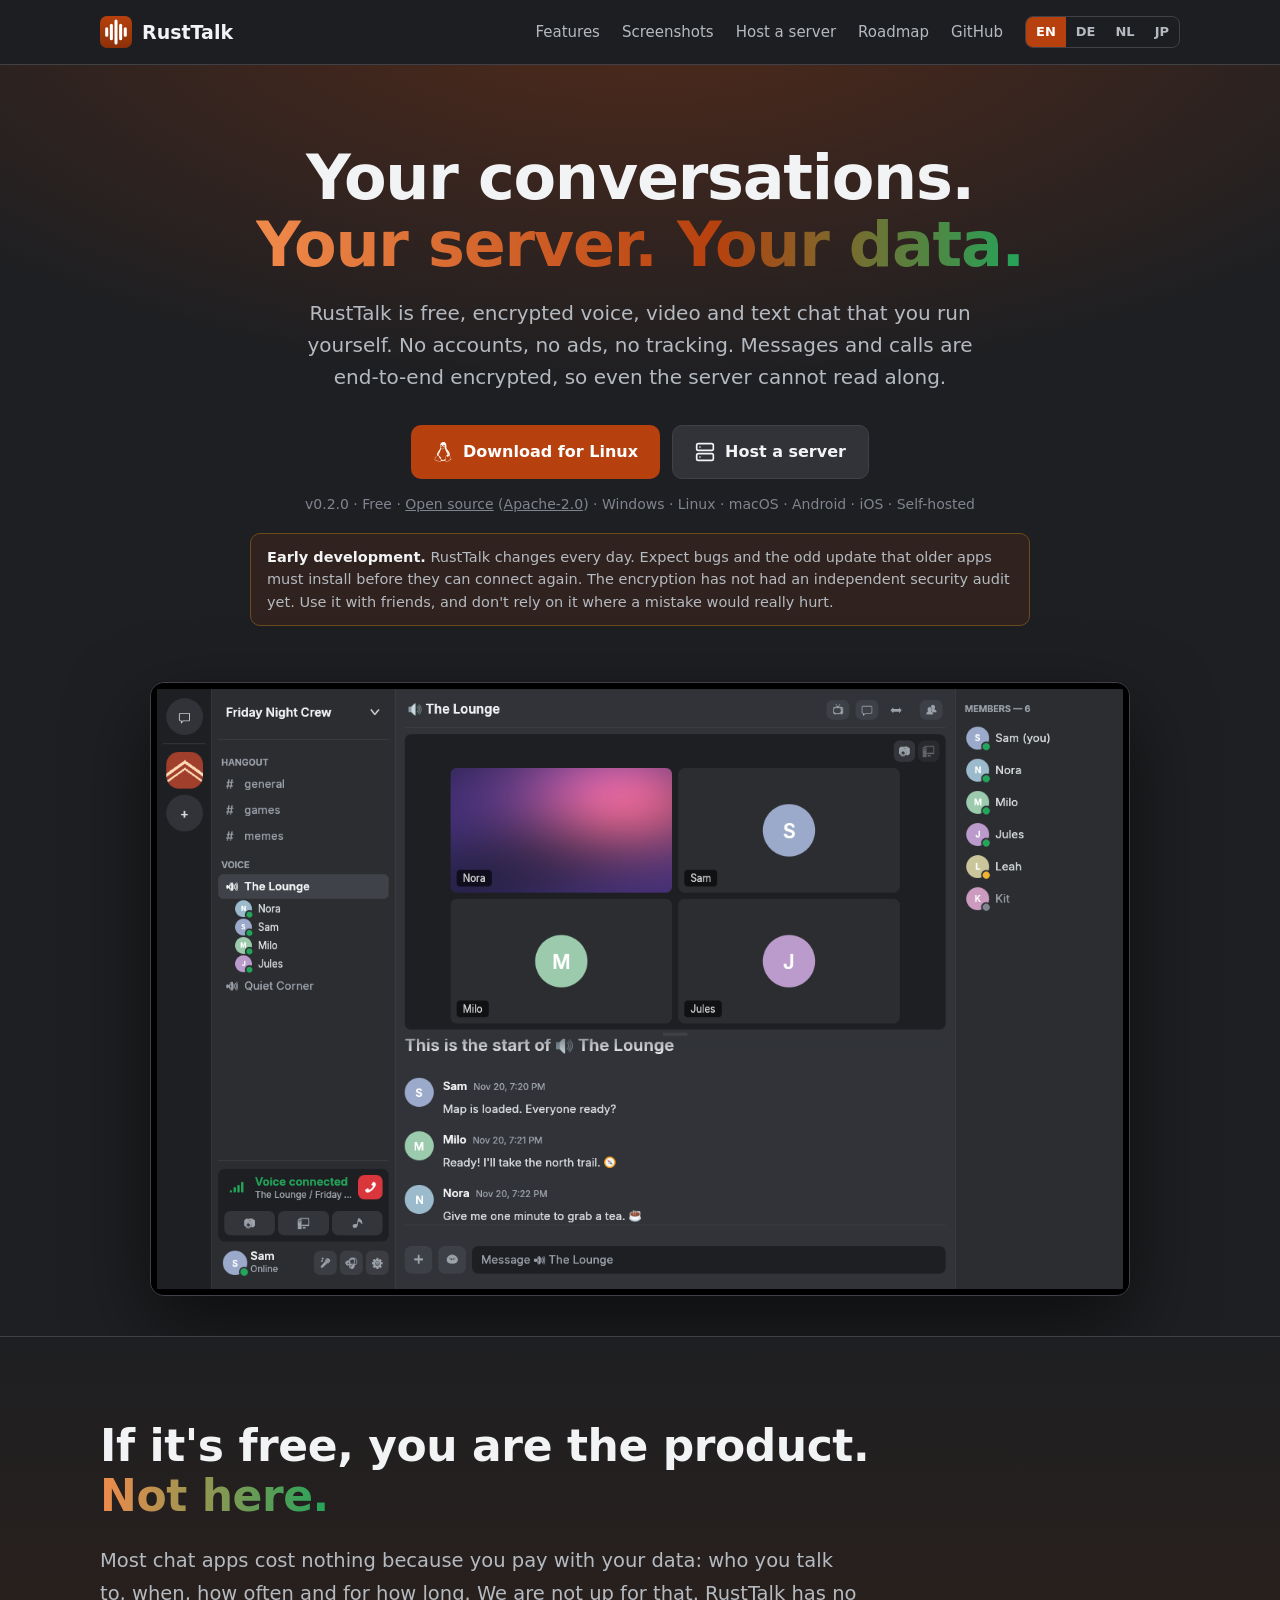
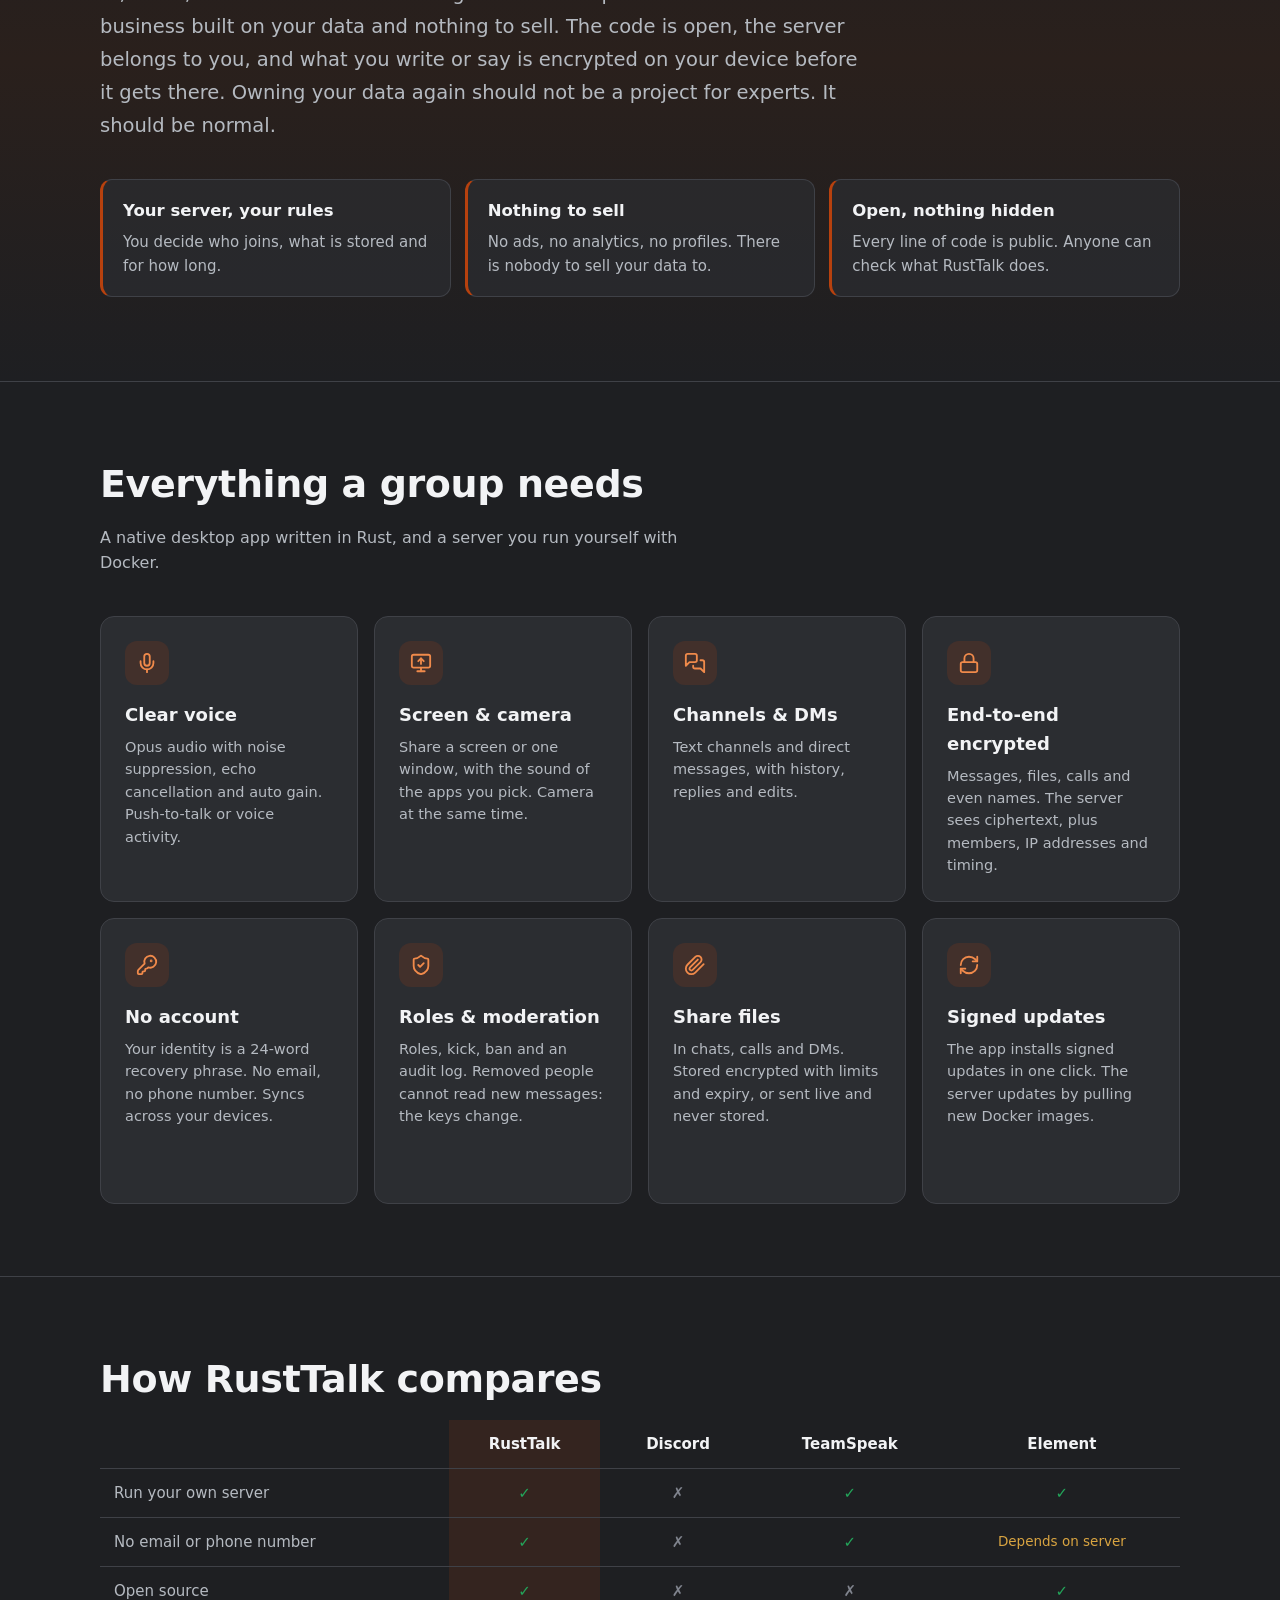
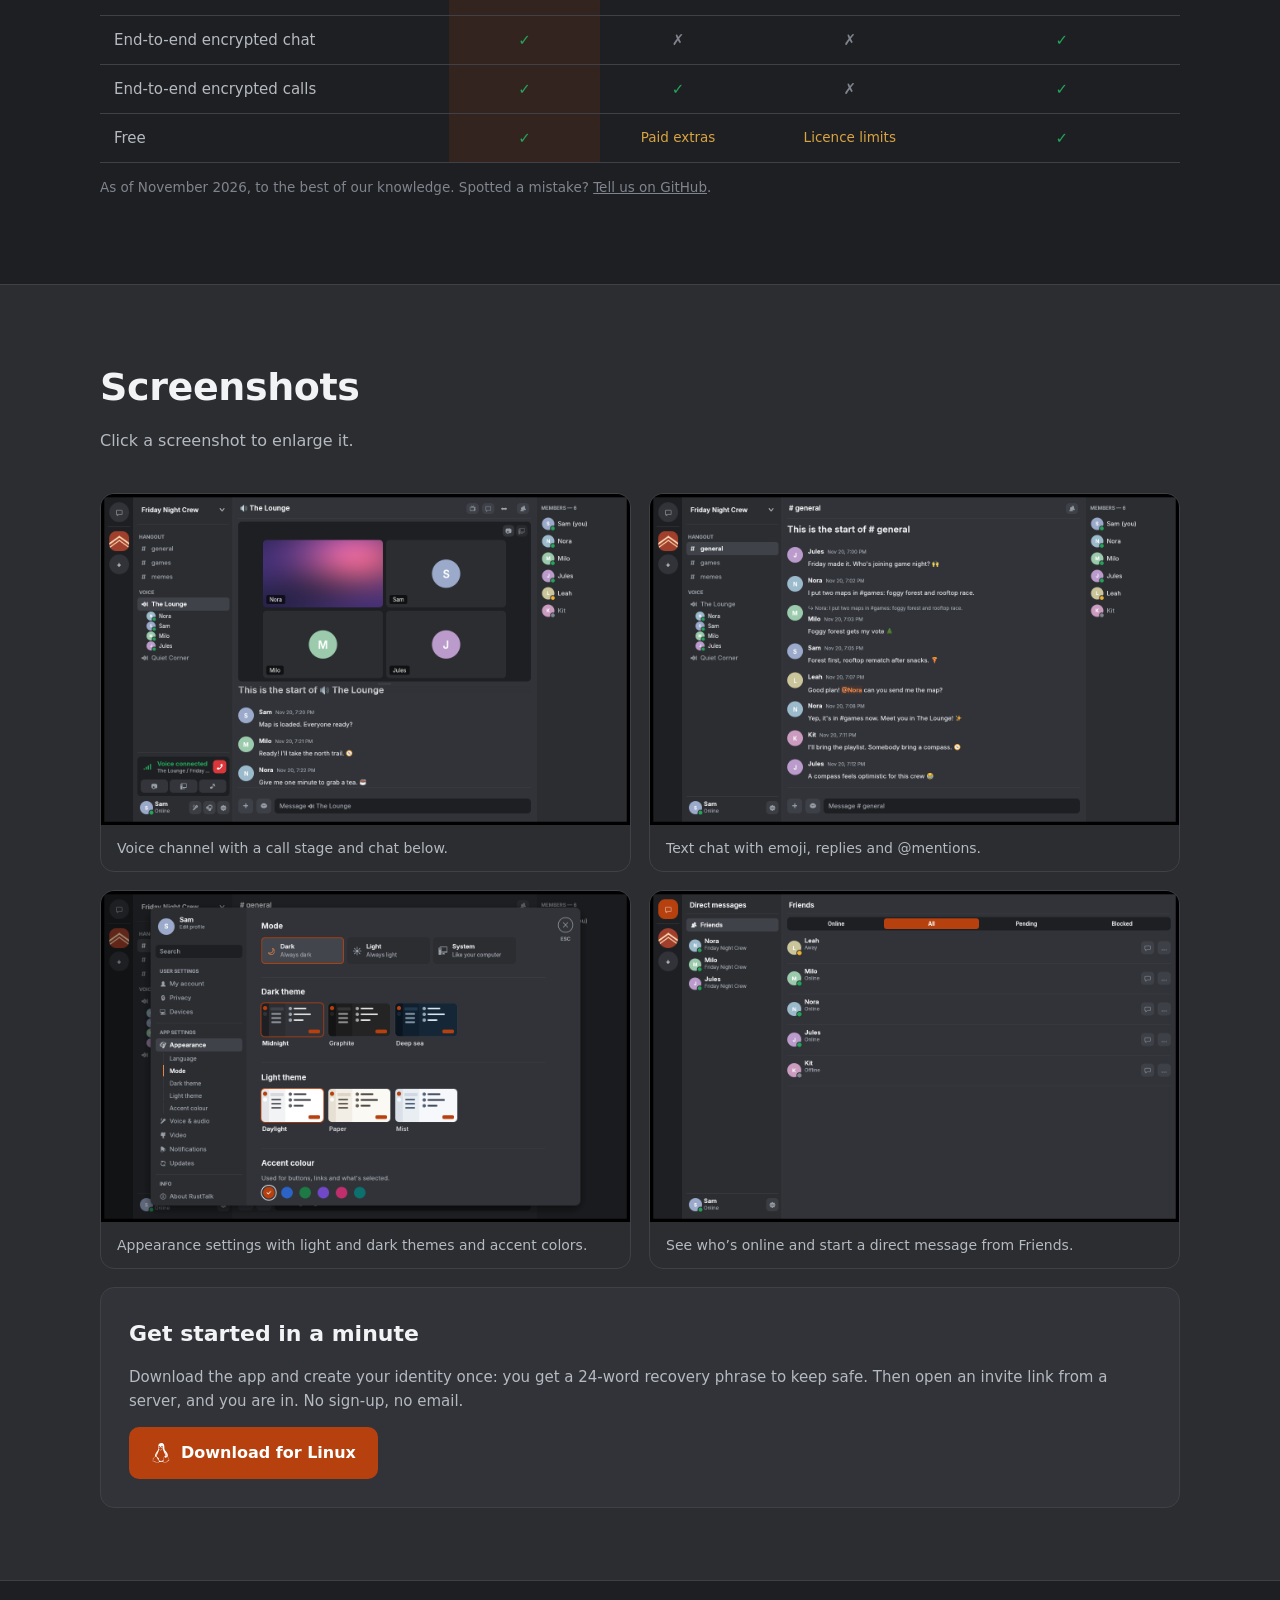
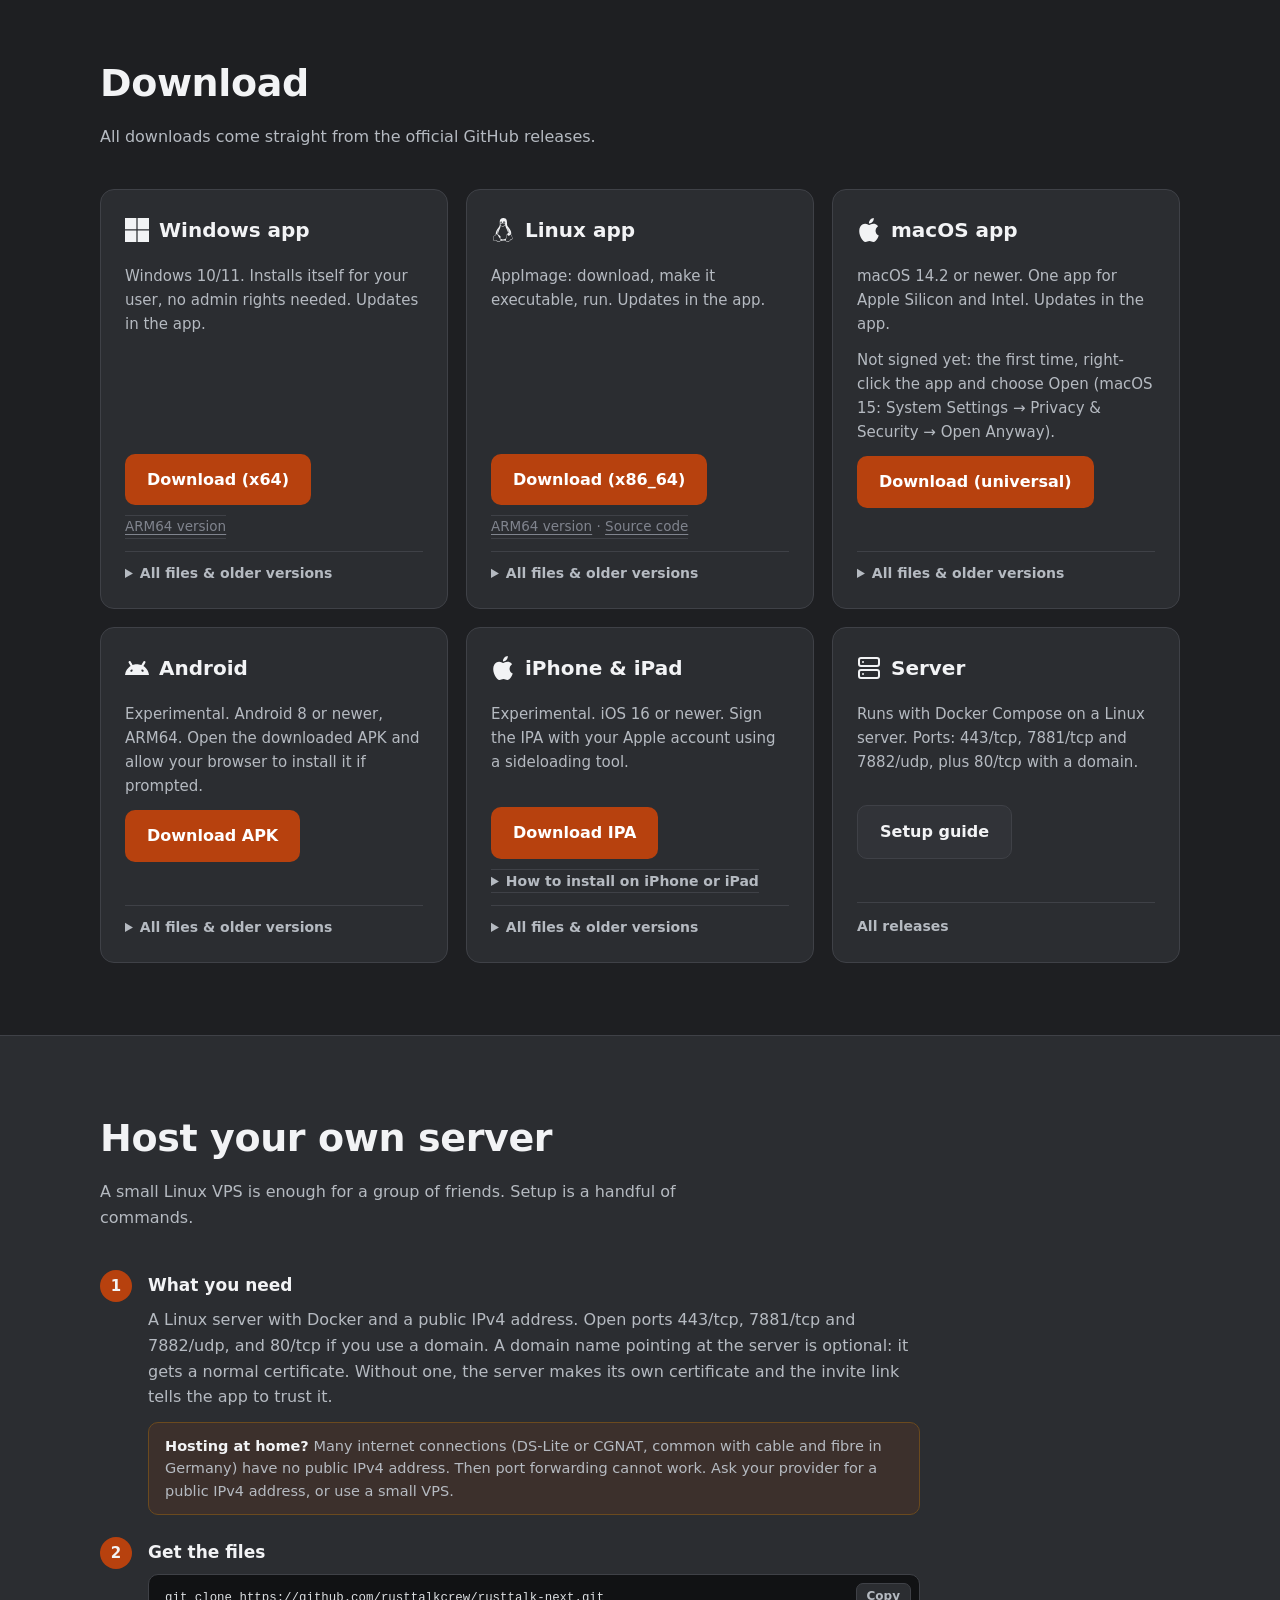
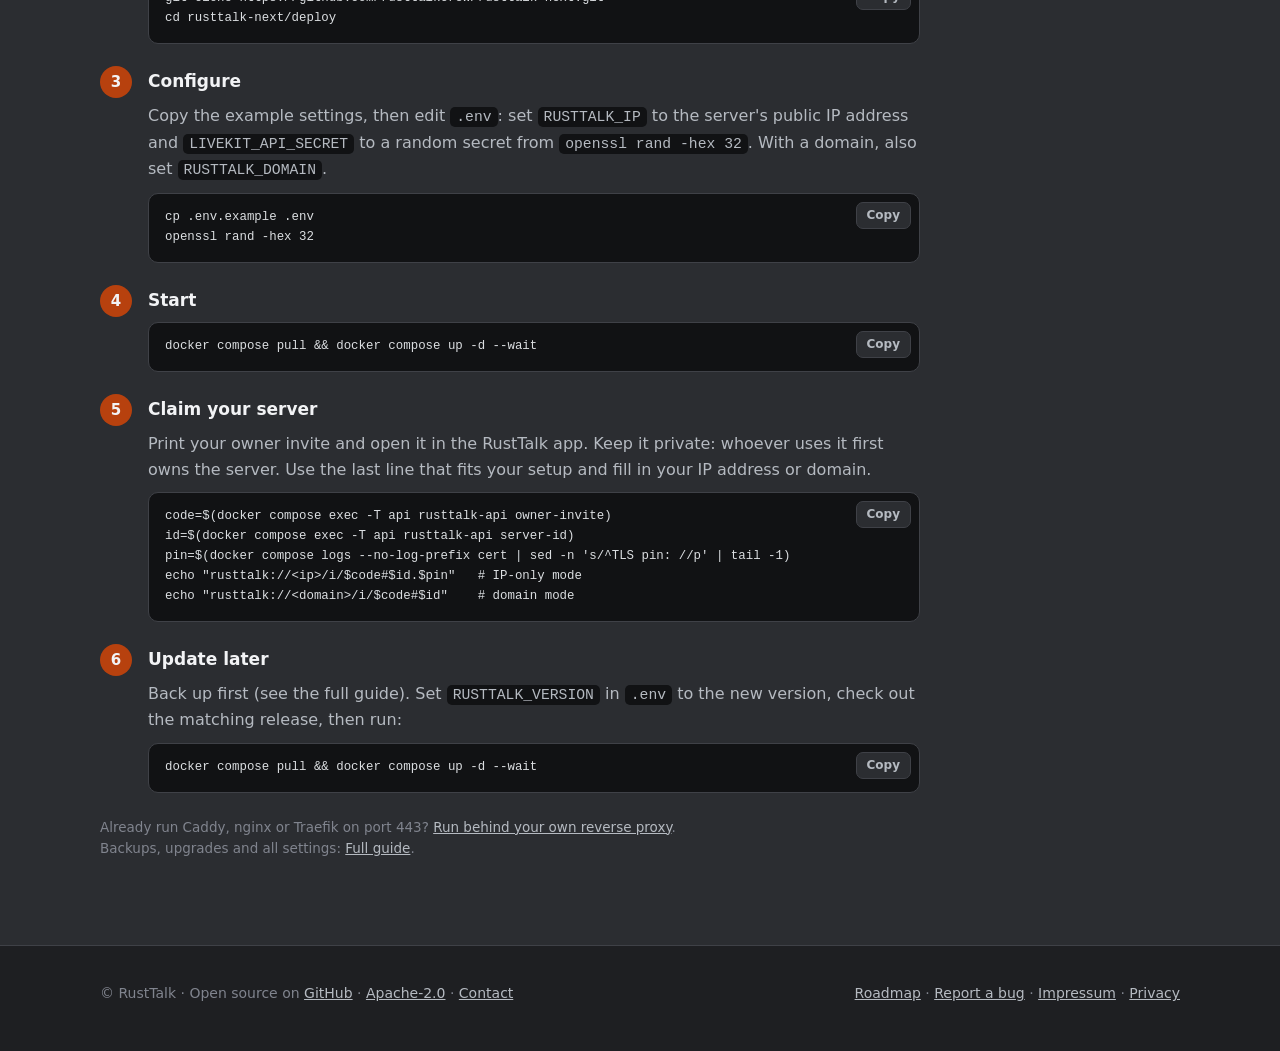
==== commit c6c178d6: "Downloads: bring back iPhone & iPad, align phone and server cards Android, iPhone & iPad and Server " ====
--- a/index.html
+++ b/index.html
@@ -121,7 +121,7 @@
 footer a{color:var(--muted)}
 /* os-aware buttons */
 .dl-win,.dl-linux,.dl-mac,.dl-android,.dl-ios,.dl-other{display:none}
-html[data-os=windows] .dl-win,html[data-os=linux] .dl-linux,html[data-os=mac] .dl-mac,html[data-os=android] .dl-android,html[data-os=ios] .dl-ios,html[data-os=other] .dl-other,html[data-os=ios] .dl-other{display:inline-flex}
+html[data-os=windows] .dl-win,html[data-os=linux] .dl-linux,html[data-os=mac] .dl-mac,html[data-os=android] .dl-android,html[data-os=ios] .dl-ios,html[data-os=other] .dl-other{display:inline-flex}
 .btn[aria-disabled=true]{opacity:.7;cursor:default;pointer-events:none}
 .dl .card.wide{grid-column:1/-1}
 .dl .card.wide .row{display:flex;flex-wrap:wrap;align-items:center;gap:14px 22px}
@@ -170,6 +170,10 @@
 .dl .card .act{margin-top:auto;display:flex;flex-direction:column;align-items:flex-start;gap:10px}
 .dl .card .alt{min-height:21px;font-size:13.5px;color:var(--dim)}
 .dl .card details.files{margin-top:0}
+.dl .card .alt details.sideload{margin:0}
+.dl .card .foot{border-top:1px solid var(--line);padding-top:10px}
+.foot-link{color:var(--muted);font-size:14px;font-weight:600;text-decoration:none}
+.foot-link:hover{color:var(--text)}
 </style>
 </head>
 <body>
@@ -224,13 +228,15 @@
       <a class="btn primary dl-linux" href="https://github.com/rusttalkcrew/rusttalk-next/releases/latest/download/RustTalk-linux-x86_64.AppImage"><svg aria-hidden="true"><use href="#i-linux"/></svg><span data-l="en">Download for Linux</span><span data-l="de">Für Linux herunterladen</span><span data-l="nl">Downloaden voor Linux</span><span data-l="ja">Linux版をダウンロード</span></a>
       <a class="btn primary dl-mac" href="https://github.com/rusttalkcrew/rusttalk-next/releases/latest/download/RustTalk-macos-universal.dmg"><svg aria-hidden="true"><use href="#i-apple"/></svg><span data-l="en">Download for macOS</span><span data-l="de">Für macOS herunterladen</span><span data-l="nl">Downloaden voor macOS</span><span data-l="ja">macOS版をダウンロード</span></a>
       <a class="btn primary dl-android" href="https://github.com/rusttalkcrew/rusttalk-next/releases/latest/download/RustTalk-android-arm64.apk"><svg aria-hidden="true"><use href="#i-android"/></svg><span data-l="en">Download for Android</span><span data-l="de">Für Android herunterladen</span><span data-l="nl">Downloaden voor Android</span><span data-l="ja">Android版をダウンロード</span></a>
+      <a class="btn primary dl-ios" href="https://github.com/rusttalkcrew/rusttalk-next/releases/latest/download/RustTalk-ios-unsigned.ipa"><svg aria-hidden="true"><use href="#i-apple"/></svg><span data-l="en">Download for iOS</span><span data-l="de">Für iOS herunterladen</span><span data-l="nl">Downloaden voor iOS</span><span data-l="ja">iOS版をダウンロード</span></a>
+      <a class="btn ghost dl-ios" href="#download-ios"><span data-l="en">Install guide</span><span data-l="de">Installationsanleitung</span><span data-l="nl">Installatiegids</span><span data-l="ja">インストール手順</span></a>
       <a class="btn primary dl-other" href="#download"><svg viewBox="0 0 24 24" fill="none" stroke="currentColor" stroke-width="2" aria-hidden="true"><path d="M12 4v11m0 0-4-4m4 4 4-4M5 20h14"/></svg><span data-l="en">Go to downloads</span><span data-l="de">Zu den Downloads</span><span data-l="nl">Naar de downloads</span><span data-l="ja">ダウンロードへ</span></a>
       <a class="btn ghost" href="#server">
         <svg aria-hidden="true"><use href="#i-server"/></svg>
         <span data-l="en">Host a server</span><span data-l="de">Server hosten</span><span data-l="nl">Server hosten</span><span data-l="ja">サーバーを立てる</span>
       </a>
     </div>
-    <div class="ver"><span class="js-ver">v0.2.0 · </span><span data-l="en">Free · <a href="https://github.com/rusttalkcrew/rusttalk-next" rel="noopener">Open source</a> (<a href="https://github.com/rusttalkcrew/rusttalk-next/blob/main/LICENSE" rel="noopener">Apache-2.0</a>) · Windows · Linux · macOS · Android · Self-hosted</span><span data-l="de">Kostenlos · <a href="https://github.com/rusttalkcrew/rusttalk-next" rel="noopener">Open Source</a> (<a href="https://github.com/rusttalkcrew/rusttalk-next/blob/main/LICENSE" rel="noopener">Apache-2.0</a>) · Windows · Linux · macOS · Android · Selbst gehostet</span><span data-l="nl">Gratis · <a href="https://github.com/rusttalkcrew/rusttalk-next" rel="noopener">Open source</a> (<a href="https://github.com/rusttalkcrew/rusttalk-next/blob/main/LICENSE" rel="noopener">Apache-2.0</a>) · Windows · Linux · macOS · Android · Zelf gehost</span><span data-l="ja">無料 · <a href="https://github.com/rusttalkcrew/rusttalk-next" rel="noopener">オープンソース</a> (<a href="https://github.com/rusttalkcrew/rusttalk-next/blob/main/LICENSE" rel="noopener">Apache-2.0</a>) · Windows · Linux · macOS · Android · セルフホスト</span></div>
+    <div class="ver"><span class="js-ver">v0.2.0 · </span><span data-l="en">Free · <a href="https://github.com/rusttalkcrew/rusttalk-next" rel="noopener">Open source</a> (<a href="https://github.com/rusttalkcrew/rusttalk-next/blob/main/LICENSE" rel="noopener">Apache-2.0</a>) · Windows · Linux · macOS · Android · iOS · Self-hosted</span><span data-l="de">Kostenlos · <a href="https://github.com/rusttalkcrew/rusttalk-next" rel="noopener">Open Source</a> (<a href="https://github.com/rusttalkcrew/rusttalk-next/blob/main/LICENSE" rel="noopener">Apache-2.0</a>) · Windows · Linux · macOS · Android · iOS · Selbst gehostet</span><span data-l="nl">Gratis · <a href="https://github.com/rusttalkcrew/rusttalk-next" rel="noopener">Open source</a> (<a href="https://github.com/rusttalkcrew/rusttalk-next/blob/main/LICENSE" rel="noopener">Apache-2.0</a>) · Windows · Linux · macOS · Android · iOS · Zelf gehost</span><span data-l="ja">無料 · <a href="https://github.com/rusttalkcrew/rusttalk-next" rel="noopener">オープンソース</a> (<a href="https://github.com/rusttalkcrew/rusttalk-next/blob/main/LICENSE" rel="noopener">Apache-2.0</a>) · Windows · Linux · macOS · Android · iOS · セルフホスト</span></div>
     <p class="notice" data-l="en"><b>Early development.</b> RustTalk changes every day. Expect bugs and the odd update that older apps must install before they can connect again. The encryption has not had an independent security audit yet. Use it with friends, and don't rely on it where a mistake would really hurt.</p>
     <p class="notice" data-l="de"><b>Frühe Entwicklung.</b> RustTalk ändert sich jeden Tag. Rechne mit Fehlern und mit Updates, die ältere Apps installieren müssen, bevor sie sich wieder verbinden können. Die Verschlüsselung wurde noch nicht unabhängig geprüft. Nutze es mit Freunden und verlass dich nicht darauf, wo ein Fehler wirklich schaden würde.</p>
     <p class="notice" data-l="nl"><b>Vroege ontwikkeling.</b> RustTalk verandert elke dag. Reken op bugs en af en toe een update die oudere apps moeten installeren voordat ze weer verbinding kunnen maken. De versleuteling is nog niet onafhankelijk geaudit. Gebruik het met vrienden en vertrouw er niet op waar een fout echt schade zou doen.</p>
@@ -376,6 +382,7 @@
       <p style="margin:0;color:var(--muted)" data-l="nl">Download de app en maak eenmalig je identiteit aan: je krijgt een herstelzin van 24 woorden die je veilig bewaart. Open daarna een uitnodigingslink van een server en je bent binnen. Geen registratie, geen e-mail.</p>
       <p style="margin:0;color:var(--muted)" data-l="ja">アプリをダウンロードして、IDを一度だけ作成します。24単語のリカバリーフレーズが表示されるので、大切に保管してください。あとはサーバーの招待リンクを開けば参加できます。登録もメールアドレスも不要です。</p>
       <div style="display:flex"><a class="btn primary dl-win" style="align-self:flex-start" href="https://github.com/rusttalkcrew/rusttalk-next/releases/latest/download/RustTalk-windows-x86_64.exe"><svg aria-hidden="true"><use href="#i-win"/></svg><span data-l="en">Download for Windows</span><span data-l="de">Für Windows herunterladen</span><span data-l="nl">Downloaden voor Windows</span><span data-l="ja">Windows版をダウンロード</span></a><a class="btn primary dl-linux" style="align-self:flex-start" href="https://github.com/rusttalkcrew/rusttalk-next/releases/latest/download/RustTalk-linux-x86_64.AppImage"><svg aria-hidden="true"><use href="#i-linux"/></svg><span data-l="en">Download for Linux</span><span data-l="de">Für Linux herunterladen</span><span data-l="nl">Downloaden voor Linux</span><span data-l="ja">Linux版をダウンロード</span></a><a class="btn primary dl-mac" style="align-self:flex-start" href="https://github.com/rusttalkcrew/rusttalk-next/releases/latest/download/RustTalk-macos-universal.dmg"><svg aria-hidden="true"><use href="#i-apple"/></svg><span data-l="en">Download for macOS</span><span data-l="de">Für macOS herunterladen</span><span data-l="nl">Downloaden voor macOS</span><span data-l="ja">macOS版をダウンロード</span></a><a class="btn primary dl-android" href="https://github.com/rusttalkcrew/rusttalk-next/releases/latest/download/RustTalk-android-arm64.apk"><svg aria-hidden="true"><use href="#i-android"/></svg><span data-l="en">Download for Android</span><span data-l="de">Für Android herunterladen</span><span data-l="nl">Downloaden voor Android</span><span data-l="ja">Android版をダウンロード</span></a>
+      <a class="btn primary dl-ios" href="https://github.com/rusttalkcrew/rusttalk-next/releases/latest/download/RustTalk-ios-unsigned.ipa"><svg aria-hidden="true"><use href="#i-apple"/></svg><span data-l="en">Download for iOS</span><span data-l="de">Für iOS herunterladen</span><span data-l="nl">Downloaden voor iOS</span><span data-l="ja">iOS版をダウンロード</span></a>
       <a class="btn primary dl-other" style="align-self:flex-start" href="#download"><svg viewBox="0 0 24 24" fill="none" stroke="currentColor" stroke-width="2" aria-hidden="true"><path d="M12 4v11m0 0-4-4m4 4 4-4M5 20h14"/></svg><span data-l="en">Go to downloads</span><span data-l="de">Zu den Downloads</span><span data-l="nl">Naar de downloads</span><span data-l="ja">ダウンロードへ</span></a></div>
     </div>
   </div>
@@ -435,26 +442,44 @@
         <div class="tools"><label><span data-l="en">Version</span><span data-l="de">Version</span><span data-l="nl">Versie</span><span data-l="ja">バージョン</span> <select class="ver-sel" aria-label="Version"></select></label></div>
         <div class="list"><p class="err"><a href="https://github.com/rusttalkcrew/rusttalk-next/releases" rel="noopener"><span data-l="en">Open releases on GitHub</span><span data-l="de">Releases auf GitHub öffnen</span><span data-l="nl">Releases op GitHub openen</span><span data-l="ja">GitHubでリリースを開く</span></a></p></div></details>
       </div>
-      <div class="card wide" id="download-android">
+      <div class="card" id="download-android">
         <h3><svg aria-hidden="true"><use href="#i-android"/></svg> Android</h3>
-        <div class="row">
-          <p class="small"><span data-l="en">Experimental. Android 8 or newer, ARM64. Open the downloaded APK and allow your browser to install it if prompted.</span><span data-l="de">Experimentell. Android 8 oder neuer, ARM64. Öffne die APK und erlaube dem Browser bei Nachfrage die Installation.</span><span data-l="nl">Experimenteel. Android 8 of nieuwer, ARM64. Open de APK en geef je browser toestemming om die te installeren als daarom wordt gevraagd.</span><span data-l="ja">試験版です。Android 8以降のARM64端末向けです。APKを開き、確認されたらブラウザーからのインストールを許可してください。</span></p>
+        <p class="small"><span data-l="en">Experimental. Android 8 or newer, ARM64. Open the downloaded APK and allow your browser to install it if prompted.</span><span data-l="de">Experimentell. Android 8 oder neuer, ARM64. Öffne die APK und erlaube dem Browser bei Nachfrage die Installation.</span><span data-l="nl">Experimenteel. Android 8 of nieuwer, ARM64. Open de APK en geef je browser toestemming om die te installeren als daarom wordt gevraagd.</span><span data-l="ja">試験版です。Android 8以降のARM64端末向けです。APKを開き、確認されたらブラウザーからのインストールを許可してください。</span></p>
+        <div class="act">
           <a class="btn primary" href="https://github.com/rusttalkcrew/rusttalk-next/releases/latest/download/RustTalk-android-arm64.apk"><span data-l="en">Download APK</span><span data-l="de">APK herunterladen</span><span data-l="nl">APK downloaden</span><span data-l="ja">APKをダウンロード</span></a>
+          <div class="alt"></div>
         </div>
         <details class="files" data-kind="android"><summary><span data-l="en">All files &amp; older versions</span><span data-l="de">Alle Dateien &amp; ältere Versionen</span><span data-l="nl">Alle bestanden &amp; oudere versies</span><span data-l="ja">すべてのファイルと旧バージョン</span></summary>
         <div class="tools"><label><span data-l="en">Version</span><span data-l="de">Version</span><span data-l="nl">Versie</span><span data-l="ja">バージョン</span> <select class="ver-sel" aria-label="Version"></select></label></div>
         <div class="list"><p class="err"><a href="https://github.com/rusttalkcrew/rusttalk-next/releases" rel="noopener"><span data-l="en">Open releases on GitHub</span><span data-l="de">Releases auf GitHub öffnen</span><span data-l="nl">Releases op GitHub openen</span><span data-l="ja">GitHubでリリースを開く</span></a></p></div></details>
       </div>
-      <div class="card wide">
+      <div class="card" id="download-ios">
+        <h3><svg aria-hidden="true"><use href="#i-apple"/></svg> iPhone &amp; iPad</h3>
+        <p class="small"><span data-l="en">Experimental. iOS 16 or newer. Sign the IPA with your Apple account using a sideloading tool.</span><span data-l="de">Experimentell. Ab iOS 16. Signiere die IPA mit deinem Apple Account und einem Sideloading-Tool.</span><span data-l="nl">Experimenteel. Vanaf iOS 16. Onderteken de IPA met je Apple Account via een sideloadtool.</span><span data-l="ja">試験版です。iOS 16以降に対応。サイドロード用ツールでIPAに自分のApple Accountで署名します。</span></p>
+        <div class="act">
+          <a class="btn primary" href="https://github.com/rusttalkcrew/rusttalk-next/releases/latest/download/RustTalk-ios-unsigned.ipa"><span data-l="en">Download IPA</span><span data-l="de">IPA herunterladen</span><span data-l="nl">IPA downloaden</span><span data-l="ja">IPAをダウンロード</span></a>
+          <div class="alt"><details class="sideload"><summary><span data-l="en">How to install on iPhone or iPad</span><span data-l="de">Auf dem iPhone oder iPad installieren</span><span data-l="nl">Installeren op iPhone of iPad</span><span data-l="ja">iPhone・iPadへのインストール方法</span></summary>
+          <ol><li><span data-l="en">Set up AltStore Classic on your device using AltServer on a Mac or Windows PC.</span><span data-l="de">Richte AltStore Classic mit AltServer auf einem Mac oder Windows-PC auf deinem Gerät ein.</span><span data-l="nl">Installeer AltStore Classic op je apparaat met AltServer op een Mac of Windows-pc.</span><span data-l="ja">MacまたはWindows PCのAltServerを使い、端末にAltStore Classicを設定します。</span></li>
+<li><span data-l="en">Save the RustTalk IPA to Files. With AltServer running, connect over USB or the same Wi-Fi. In AltStore Classic, open My Apps, tap + and select the IPA.</span><span data-l="de">Speichere die RustTalk-IPA in „Dateien“. Verbinde dein Gerät per USB oder im selben WLAN mit dem laufenden AltServer. Tippe in AltStore Classic unter „My Apps“ auf + und wähle die IPA.</span><span data-l="nl">Bewaar de RustTalk-IPA in Bestanden. Laat AltServer draaien en verbind via USB of hetzelfde wifi-netwerk. Open My Apps in AltStore Classic, tik op + en kies de IPA.</span><span data-l="ja">RustTalkのIPAを「ファイル」に保存します。AltServerを起動し、USBまたは同じWi-Fiで接続します。AltStore Classicの「My Apps」で＋をタップし、IPAを選びます。</span></li>
+<li><span data-l="en">With a free Apple account, refresh RustTalk in AltStore every seven days. Use the same account for updates.</span><span data-l="de">Mit einem kostenlosen Apple Account musst du RustTalk alle sieben Tage in AltStore erneuern. Nutze für Updates denselben Account.</span><span data-l="nl">Ververs RustTalk met een gratis Apple Account elke zeven dagen in AltStore. Gebruik hetzelfde account voor updates.</span><span data-l="ja">無料のApple Accountでは7日ごとにAltStoreで更新します。アップデートには同じアカウントを使ってください。</span></li>
+          </ol><a href="https://faq.altstore.io/altstore-classic/altserver">AltServer</a> · <a href="https://faq.altstore.io/altstore-classic/your-altstore">AltStore Classic</a> · <a href="https://xtool.sh/">xtool (Linux)</a>
+        </details></div>
+        </div>
+        <details class="files" data-kind="ios"><summary><span data-l="en">All files &amp; older versions</span><span data-l="de">Alle Dateien &amp; ältere Versionen</span><span data-l="nl">Alle bestanden &amp; oudere versies</span><span data-l="ja">すべてのファイルと旧バージョン</span></summary>
+        <div class="tools"><label><span data-l="en">Version</span><span data-l="de">Version</span><span data-l="nl">Versie</span><span data-l="ja">バージョン</span> <select class="ver-sel" aria-label="Version"></select></label></div>
+        <div class="list"><p class="err"><a href="https://github.com/rusttalkcrew/rusttalk-next/releases" rel="noopener"><span data-l="en">Open releases on GitHub</span><span data-l="de">Releases auf GitHub öffnen</span><span data-l="nl">Releases op GitHub openen</span><span data-l="ja">GitHubでリリースを開く</span></a></p></div></details>
+      </div>
+      <div class="card">
         <h3><svg aria-hidden="true"><use href="#i-server"/></svg> <span data-l="en">Server</span><span data-l="de">Server</span><span data-l="nl">Server</span><span data-l="ja">サーバー</span></h3>
-        <div class="row">
         <p class="small" data-l="en">Runs with Docker Compose on a Linux server. Ports: 443/tcp, 7881/tcp and 7882/udp, plus 80/tcp with a domain.</p>
         <p class="small" data-l="de">Läuft mit Docker Compose auf einem Linux-Server. Ports: 443/tcp, 7881/tcp und 7882/udp, mit Domain zusätzlich 80/tcp.</p>
         <p class="small" data-l="nl">Draait met Docker Compose op een Linux-server. Poorten: 443/tcp, 7881/tcp en 7882/udp, plus 80/tcp met een domein.</p>
         <p class="small" data-l="ja">LinuxサーバーでDocker Composeを使って動作します。ポート：443/tcp、7881/tcp、7882/udp。ドメインを使う場合は80/tcpも必要です。</p>
-        <a class="btn ghost" href="#server"><span data-l="en">Setup guide</span><span data-l="de">Anleitung</span><span data-l="nl">Installatiegids</span><span data-l="ja">セットアップガイド</span></a>
-        <a class="alt-link" href="https://github.com/rusttalkcrew/rusttalk-next/releases" rel="noopener"><span data-l="en">All releases</span><span data-l="de">Alle Releases</span><span data-l="nl">Alle releases</span><span data-l="ja">すべてのリリース</span></a>
+        <div class="act">
+          <a class="btn ghost" href="#server"><span data-l="en">Setup guide</span><span data-l="de">Anleitung</span><span data-l="nl">Installatiegids</span><span data-l="ja">セットアップガイド</span></a>
+          <div class="alt"></div>
         </div>
+        <div class="foot"><a class="foot-link" href="https://github.com/rusttalkcrew/rusttalk-next/releases" rel="noopener"><span data-l="en">All releases</span><span data-l="de">Alle Releases</span><span data-l="nl">Alle releases</span><span data-l="ja">すべてのリリース</span></a></div>
       </div>
     </div>
   </div>
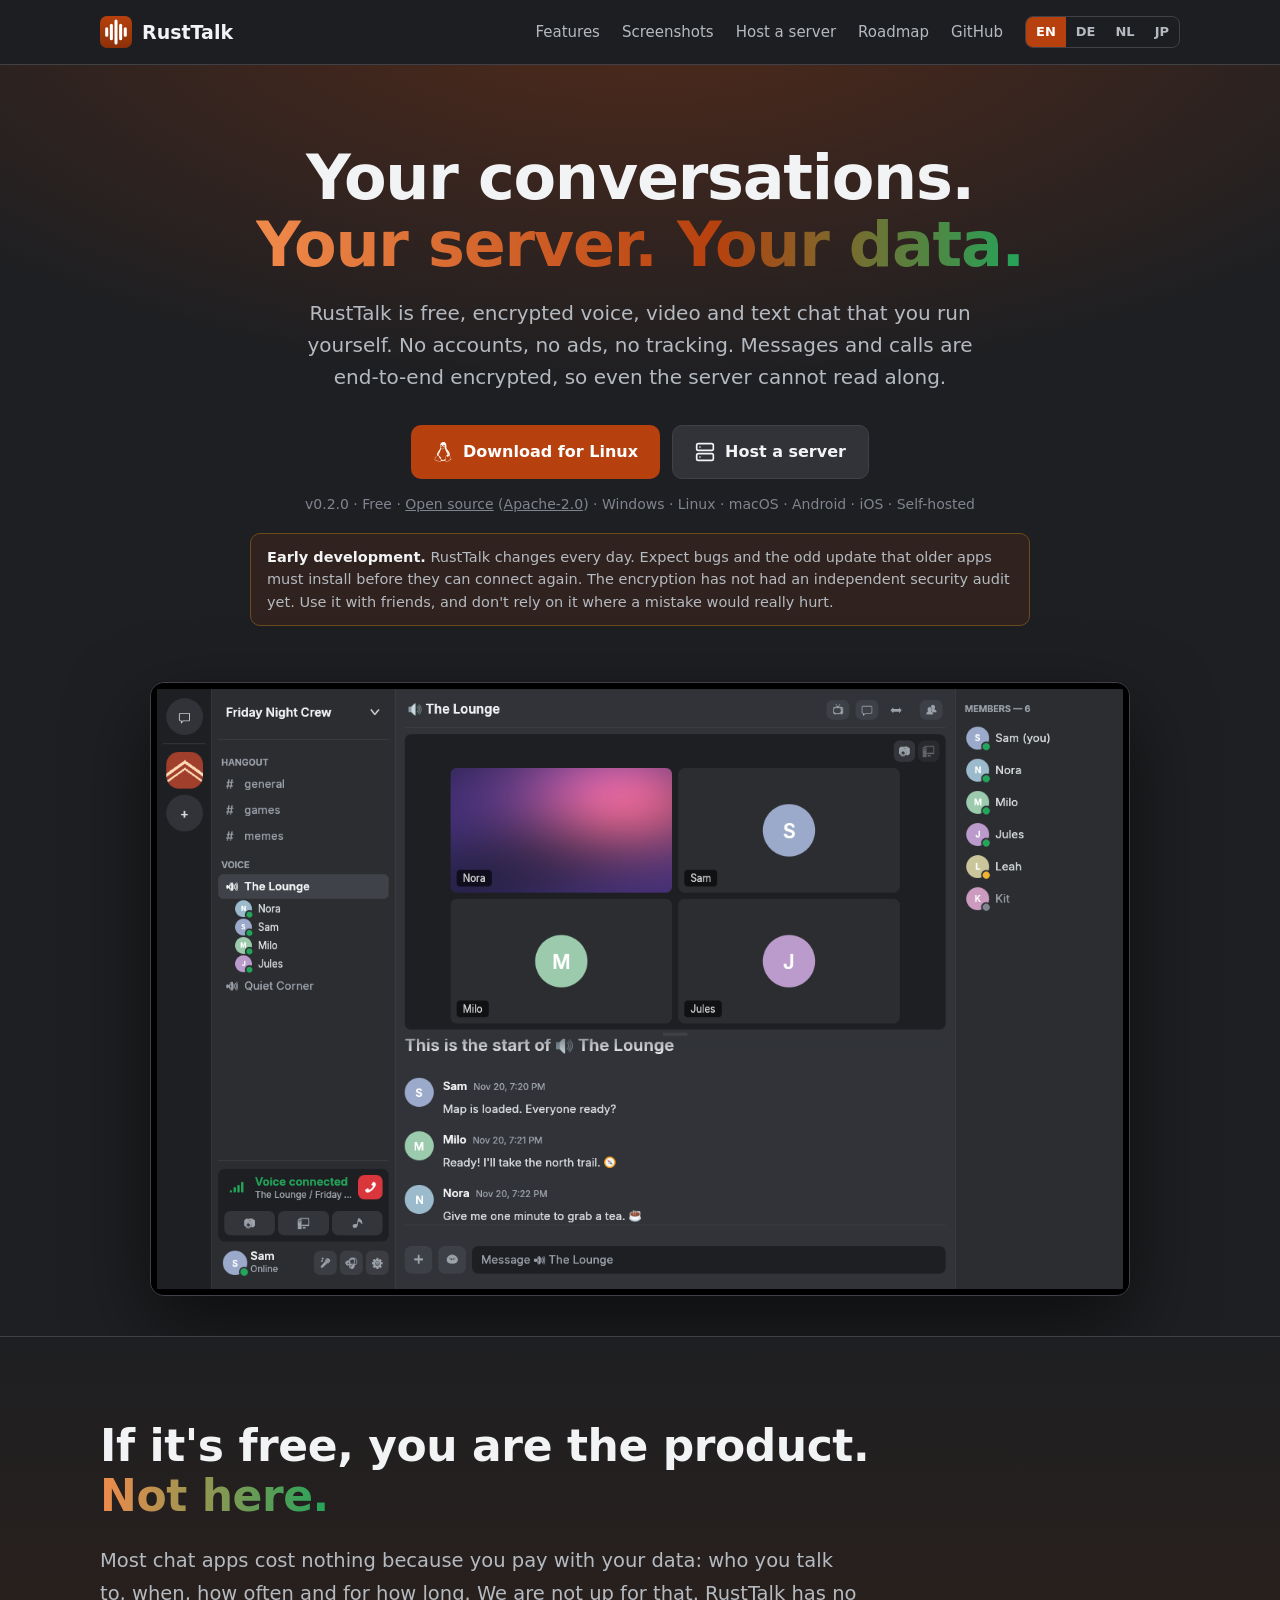
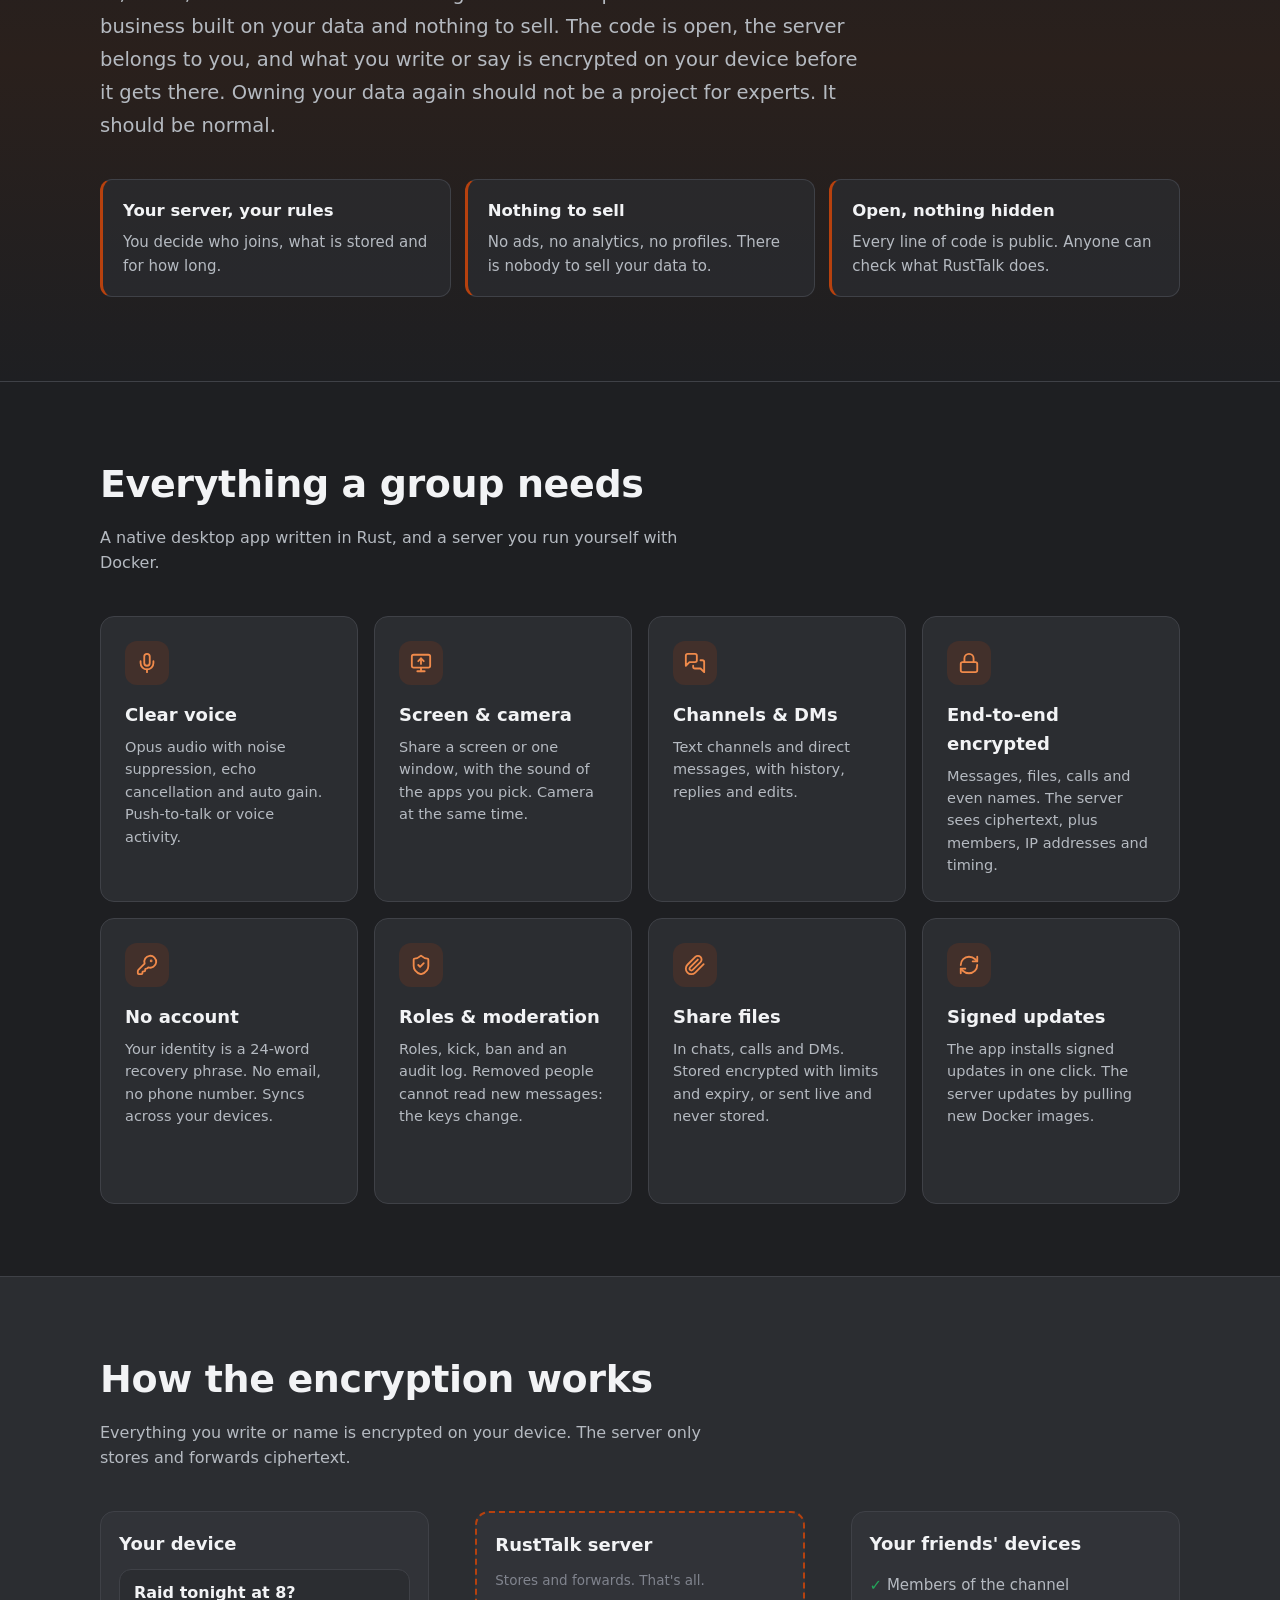
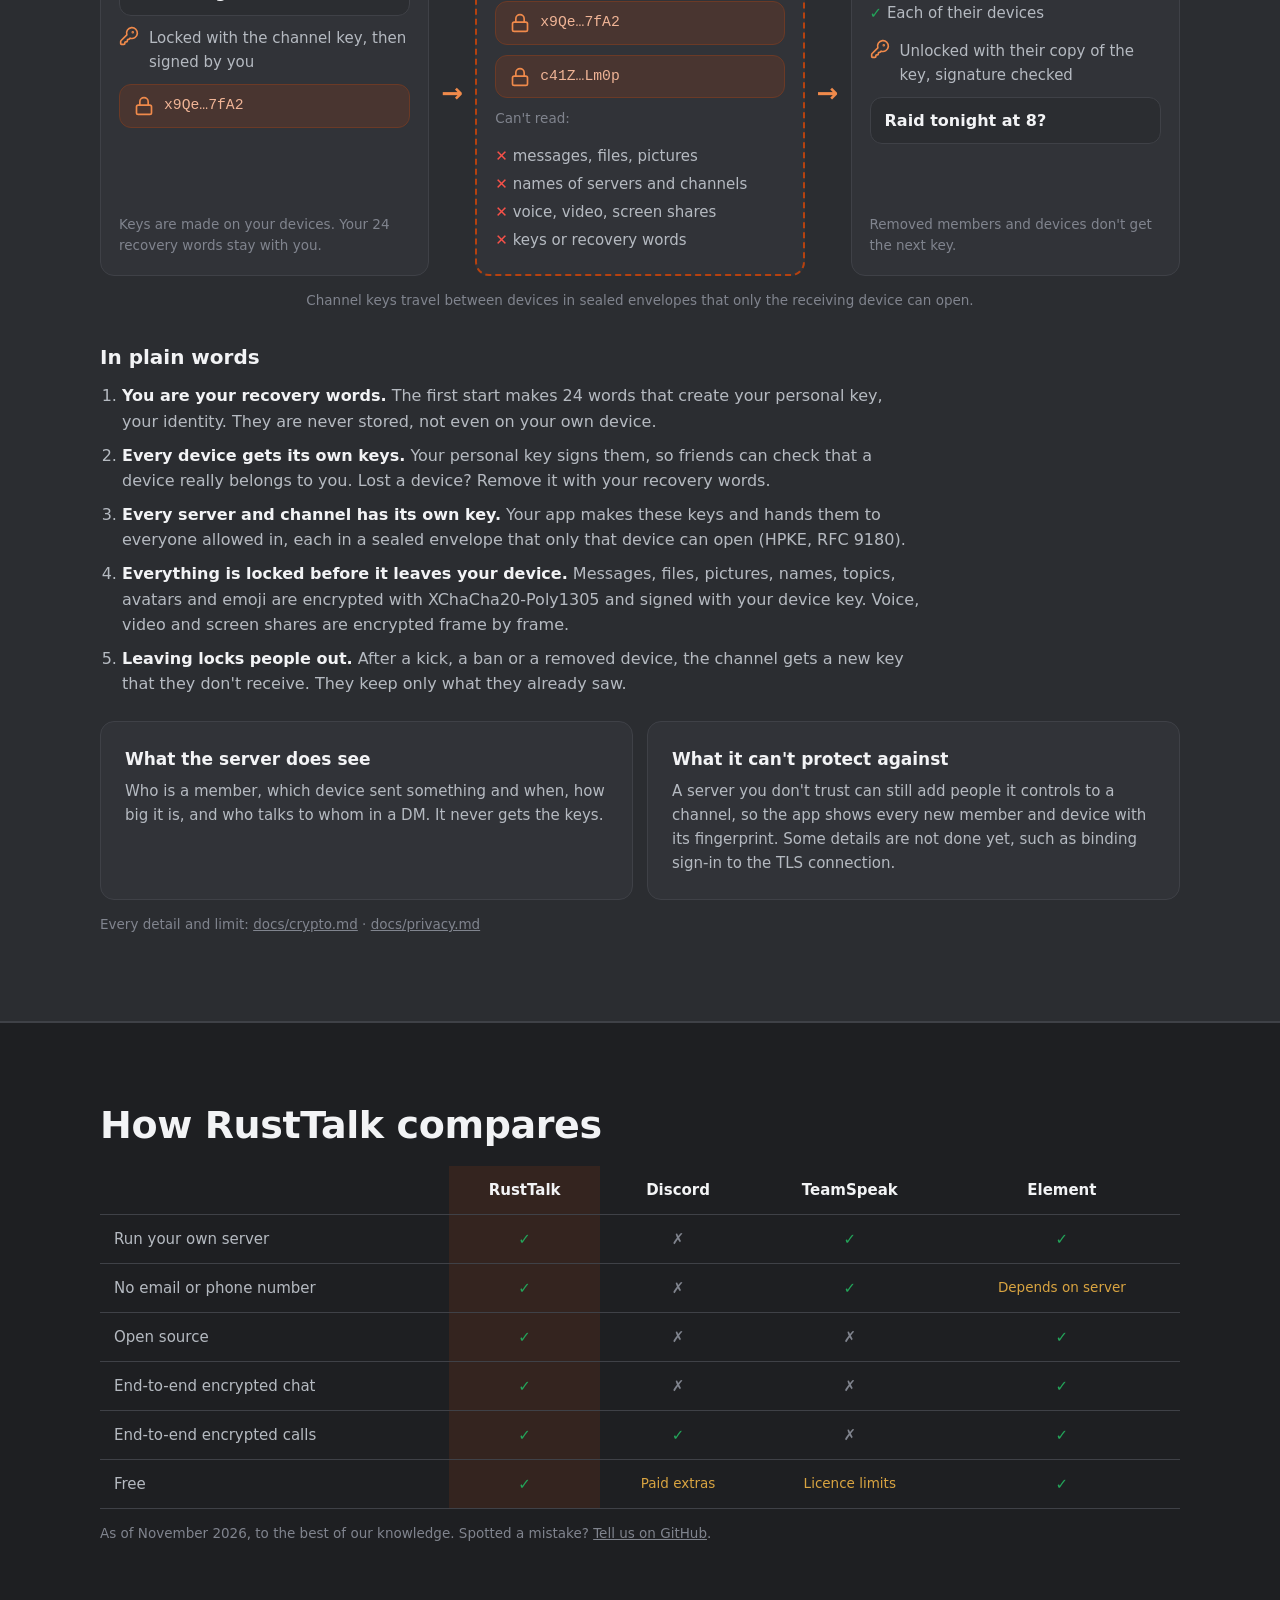
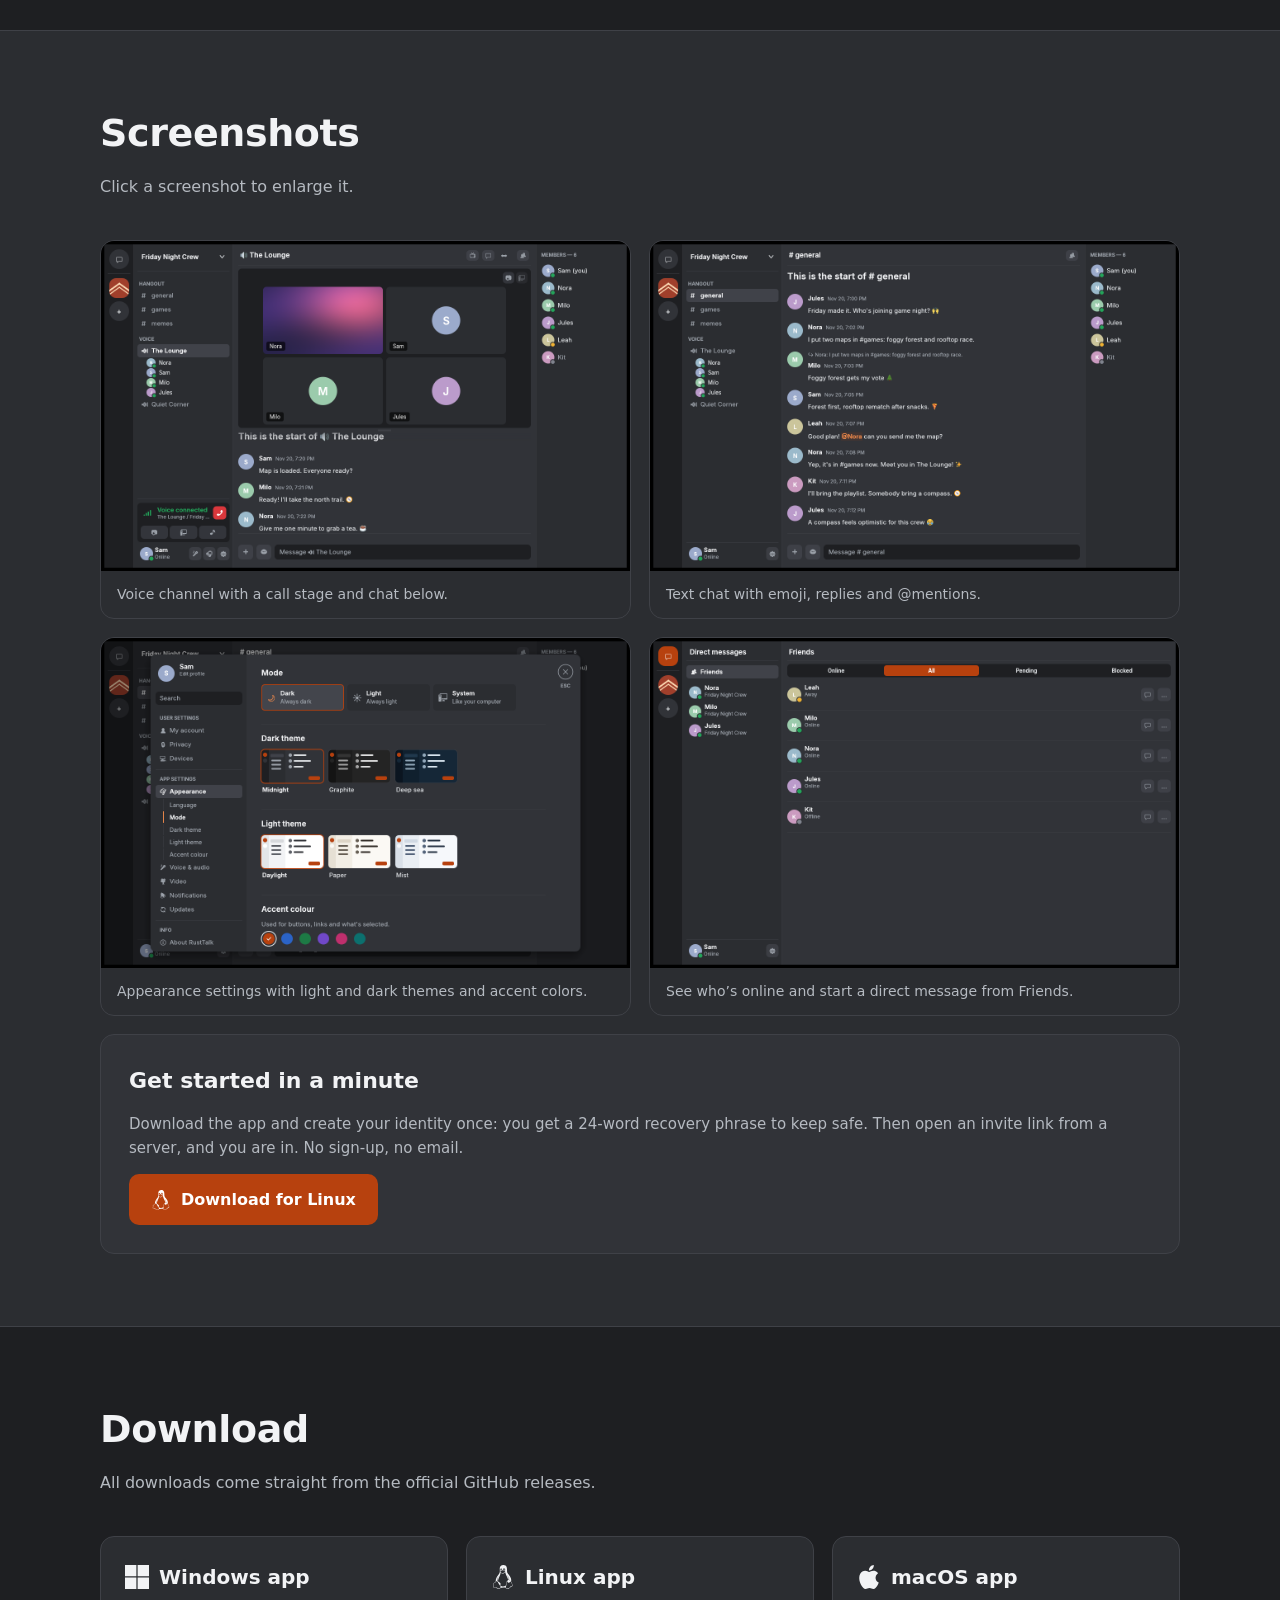
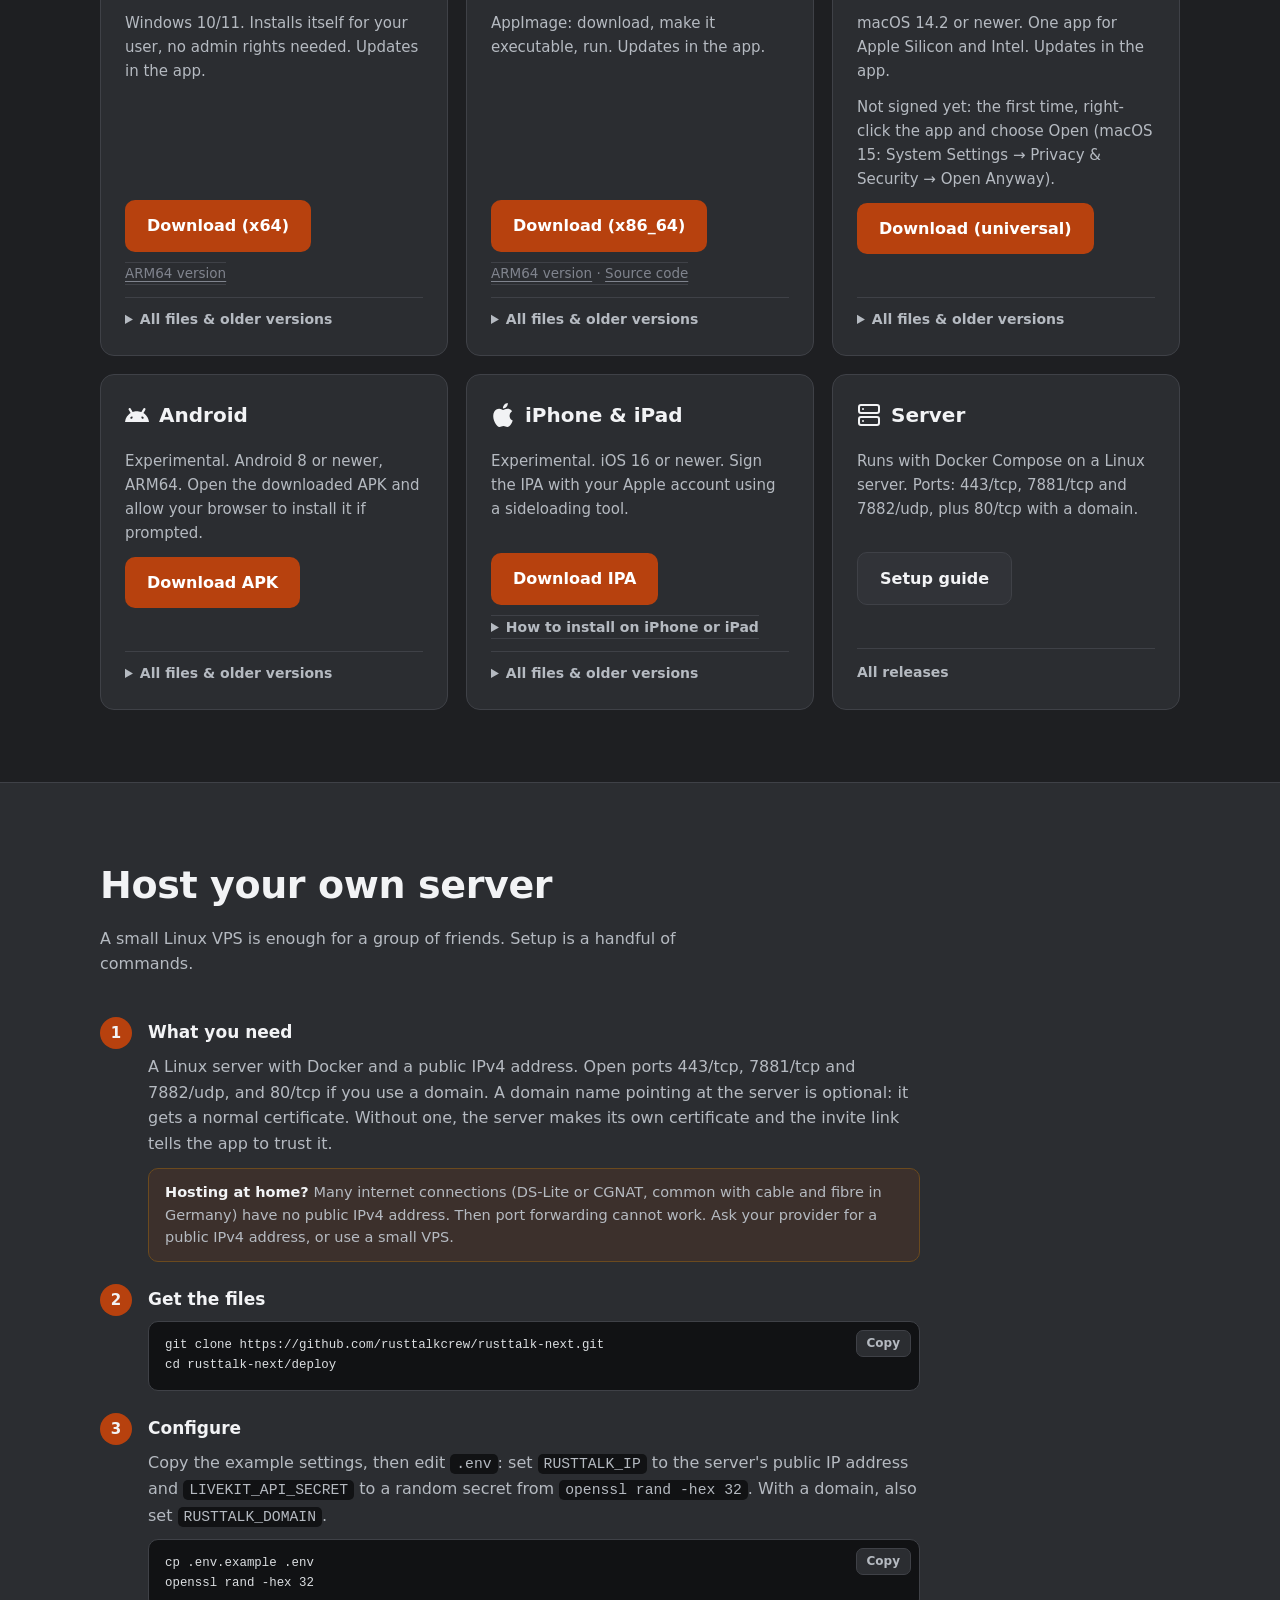
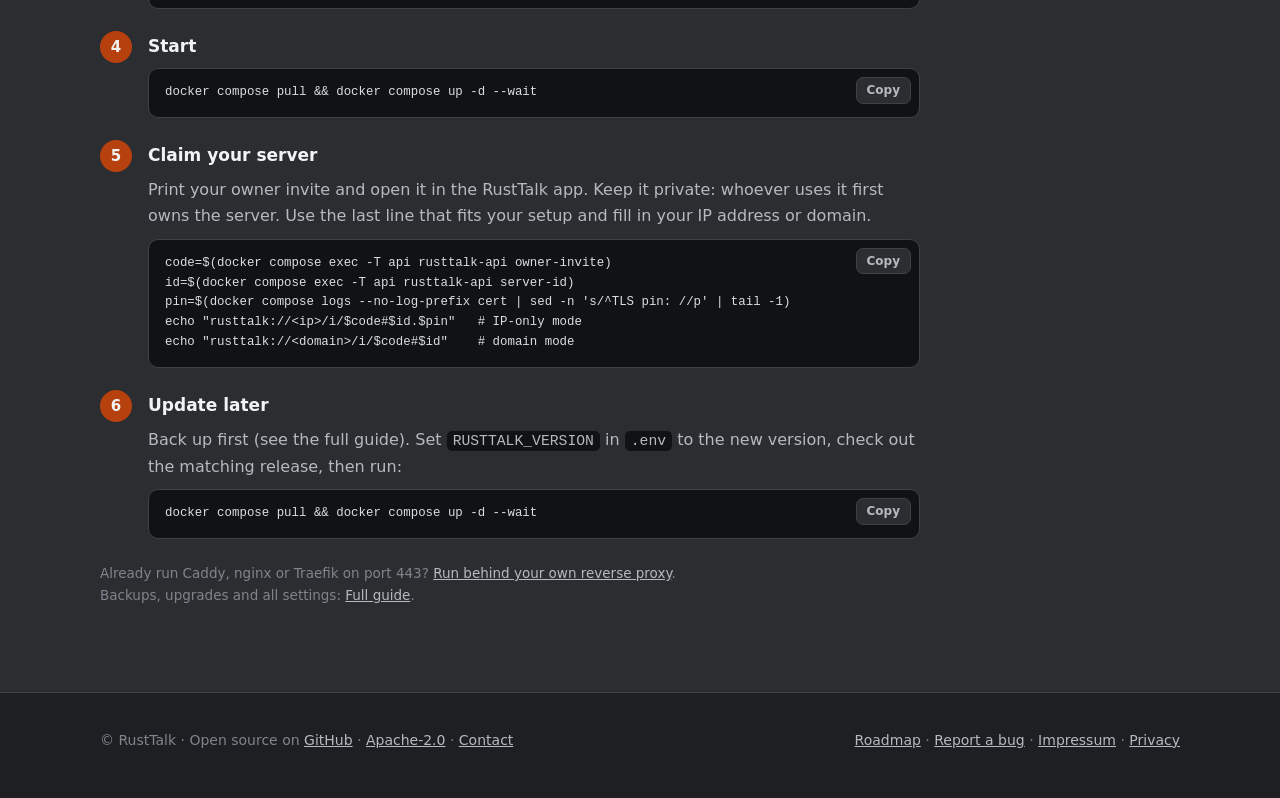
==== commit 943510e6: "Explain how the encryption works on the home page The diagram from the rusttalk-next README, rebuilt" ====
--- a/index.html
+++ b/index.html
@@ -1,14 +1,23 @@
 <!doctype html>
+<!-- Generated from src/index.html by scripts/build.cjs. Edit the source, then run make build. -->
 <html lang="en" data-os="other">
 <head>
 <meta charset="utf-8">
 <meta name="viewport" content="width=device-width, initial-scale=1">
+<link rel="canonical" href="https://rusttalk.com/">
+<link rel="alternate" hreflang="en" href="https://rusttalk.com/">
+<link rel="alternate" hreflang="de" href="https://rusttalk.com/de/">
+<link rel="alternate" hreflang="nl" href="https://rusttalk.com/nl/">
+<link rel="alternate" hreflang="ja" href="https://rusttalk.com/ja/">
+<link rel="alternate" hreflang="x-default" href="https://rusttalk.com/">
+<meta property="og:url" content="https://rusttalk.com/">
+<meta property="og:locale" content="en_US">
 <title>RustTalk – Your conversations. Your server. Your data.</title>
-<meta name="description" content="RustTalk: encrypted voice, video and text chat you run yourself. No accounts, no ads, no tracking. Own your data again.">
+<meta name="description" content="RustTalk: free, end-to-end encrypted voice, video and text chat you run yourself. No accounts, no ads, no tracking.">
 <link rel="icon" href="favicon.svg?v=rust" type="image/svg+xml">
 <link rel="apple-touch-icon" href="img/apple-touch-icon.png?v=rust">
 <meta property="og:title" content="RustTalk">
-<meta property="og:description" content="Your conversations. Your server. Your data. No accounts, no ads, no tracking.">
+<meta property="og:description" content="RustTalk: free, end-to-end encrypted voice, video and text chat you run yourself. No accounts, no ads, no tracking.">
 <meta property="og:image" content="https://rusttalk.com/img/link-preview.png">
 <meta property="og:image:width" content="1200">
 <meta property="og:image:height" content="630">
@@ -37,11 +46,11 @@
 .links a{text-decoration:none;color:var(--muted);font-size:15px}
 .links a:hover{color:var(--text)}
 .lang{display:flex;border:1px solid var(--line);border-radius:8px;overflow:hidden}
-.lang button{background:none;border:0;color:var(--muted);padding:5px 10px;font:inherit;font-size:13px;font-weight:600;cursor:pointer}
-.lang button.on{background:var(--accent);color:#fff}
+.lang button,.lang a{background:none;border:0;color:var(--muted);padding:5px 10px;font:inherit;font-size:13px;font-weight:600;cursor:pointer;text-decoration:none}
+.lang button.on,.lang a.on{background:var(--accent);color:#fff}
 @media(max-width:720px){.links a.opt{display:none}}
-.brand,.links a,.lang button{white-space:nowrap}
-@media(max-width:440px){.links{gap:12px}.links>a{display:none}.lang button{padding:5px 8px}}
+.brand,.links a,.lang button,.lang a{white-space:nowrap}
+@media(max-width:440px){.links{gap:12px}.links>a{display:none}.lang button,.lang a{padding:5px 8px}}
 /* hero */
 .hero{padding:80px 0 40px;text-align:center;background:radial-gradient(900px 400px at 50% -80px,rgba(183,65,14,.35),transparent)}
 .hero h1{font-size:clamp(36px,6vw,62px);line-height:1.08;margin:0 0 18px;letter-spacing:-.02em}
@@ -174,6 +183,31 @@
 .dl .card .foot{border-top:1px solid var(--line);padding-top:10px}
 .foot-link{color:var(--muted);font-size:14px;font-weight:600;text-decoration:none}
 .foot-link:hover{color:var(--text)}
+.crypt{display:grid;grid-template-columns:1fr auto 1fr auto 1fr;gap:12px;align-items:stretch;margin:8px 0 14px}
+.cbox{background:var(--bg3);border:1px solid var(--line);border-radius:var(--radius);padding:18px;display:flex;flex-direction:column;gap:10px}
+.cbox.server{border:2px dashed var(--accent)}
+.cbox h3{margin:0;font-size:18px}
+.cbox p{margin:0}
+.cbox .step{display:flex;gap:10px;align-items:flex-start;color:var(--muted);font-size:15px}
+.cbox svg{width:20px;height:20px;flex:none;color:#f08a4b}
+.cbox .bubble{background:var(--bg2);border:1px solid var(--line);border-radius:12px;padding:10px 14px;font-weight:600}
+.cbox .blob{display:flex;gap:10px;align-items:center;background:rgba(183,65,14,.18);border:1px solid #6b3a26;border-radius:12px;padding:9px 14px}
+.cbox .blob code{background:none;padding:0;color:#f0b496}
+.cbox .small{margin-top:auto}
+.marks{list-style:none;margin:0;padding:0;color:var(--muted);font-size:15px}
+.marks li{margin:4px 0}
+.marks .no{color:#f85149;font-weight:700}
+.marks .ok{color:var(--green);font-weight:700}
+.carrow{display:grid;place-items:center;color:#f08a4b;font-size:26px;font-weight:700}
+.envelope{text-align:center;margin:0 0 30px}
+.plain{margin:0 0 10px;font-size:20px}
+.csteps{max-width:820px;margin:0 0 24px;padding-left:22px;color:var(--muted)}
+.csteps li{margin:8px 0}
+.csteps b{color:var(--text)}
+.cnotes{display:grid;grid-template-columns:repeat(auto-fit,minmax(280px,1fr));gap:14px;margin:0 0 14px}
+.cnotes h3{margin:0 0 6px;font-size:17px}
+.cnotes p{margin:0;color:var(--muted);font-size:15px}
+@media(max-width:860px){.crypt{grid-template-columns:1fr}.carrow{transform:rotate(90deg)}}
 </style>
 </head>
 <body>
@@ -201,13 +235,13 @@
       RustTalk
     </a>
     <div class="links">
-      <a class="opt" href="#features"><span data-l="en">Features</span><span data-l="de">Funktionen</span><span data-l="nl">Functies</span><span data-l="ja">機能</span></a>
-      <a class="opt" href="#screenshots"><span data-l="en">Screenshots</span><span data-l="de">Screenshots</span><span data-l="nl">Screenshots</span><span data-l="ja">スクリーンショット</span></a>
-      <a class="opt" href="#server"><span data-l="en">Host a server</span><span data-l="de">Server hosten</span><span data-l="nl">Server hosten</span><span data-l="ja">サーバーを立てる</span></a>
-      <a href="roadmap.html"><span data-l="en">Roadmap</span><span data-l="de">Roadmap</span><span data-l="nl">Roadmap</span><span data-l="ja">ロードマップ</span></a>
+      <a class="opt" href="#features"><span data-l="en">Features</span></a>
+      <a class="opt" href="#screenshots"><span data-l="en">Screenshots</span></a>
+      <a class="opt" href="#server"><span data-l="en">Host a server</span></a>
+      <a href="roadmap.html"><span data-l="en">Roadmap</span></a>
       <a class="opt" href="https://github.com/rusttalkcrew/rusttalk-next" rel="noopener">GitHub</a>
       <div class="lang" role="group" aria-label="Language">
-        <button type="button" data-set="en">EN</button><button type="button" data-set="de">DE</button><button type="button" data-set="nl">NL</button><button type="button" data-set="ja">JP</button>
+        <a href="./" data-set="en" hreflang="en" lang="en" class="on" aria-current="page">EN</a><a href="de/" data-set="de" hreflang="de" lang="de">DE</a><a href="nl/" data-set="nl" hreflang="nl" lang="nl">NL</a><a href="ja/" data-set="ja" hreflang="ja" lang="ja">JP</a>
       </div>
     </div>
   </div>
@@ -216,31 +250,22 @@
 <header class="hero" id="top">
   <div class="wrap">
     <h1 data-l="en">Your conversations.<br><span>Your server. Your data.</span></h1>
-    <h1 data-l="de">Deine Gespräche.<br><span>Dein Server. Deine Daten.</span></h1>
-    <h1 data-l="nl">Jouw gesprekken.<br><span>Jouw server. Jouw data.</span></h1>
-    <h1 data-l="ja">あなたの会話。<br><span>あなたのサーバー。あなたのデータ。</span></h1>
     <p class="lead" data-l="en">RustTalk is free, encrypted voice, video and text chat that you run yourself. No accounts, no ads, no tracking. Messages and calls are end-to-end encrypted, so even the server cannot read along.</p>
-    <p class="lead" data-l="de">RustTalk ist kostenloser, verschlüsselter Voice-, Video- und Text-Chat, den du selbst betreibst. Keine Accounts, keine Werbung, kein Tracking. Nachrichten und Anrufe sind Ende-zu-Ende-verschlüsselt, selbst der Server kann nicht mitlesen.</p>
-    <p class="lead" data-l="nl">RustTalk is gratis, versleutelde spraak-, video- en tekstchat die je zelf draait. Geen accounts, geen advertenties, geen tracking. Berichten en gesprekken zijn end-to-end versleuteld, zodat zelfs de server niet kan meelezen.</p>
-    <p class="lead" data-l="ja">RustTalkは、自分で運用する無料の暗号化された音声・ビデオ・テキストチャットです。アカウント登録なし、広告なし、トラッキングなし。メッセージも通話もエンドツーエンドで暗号化され、サーバーでさえ内容を読めません。</p>
     <div class="cta">
-      <a class="btn primary dl-win" href="https://github.com/rusttalkcrew/rusttalk-next/releases/latest/download/RustTalk-windows-x86_64.exe"><svg aria-hidden="true"><use href="#i-win"/></svg><span data-l="en">Download for Windows</span><span data-l="de">Für Windows herunterladen</span><span data-l="nl">Downloaden voor Windows</span><span data-l="ja">Windows版をダウンロード</span></a>
-      <a class="btn primary dl-linux" href="https://github.com/rusttalkcrew/rusttalk-next/releases/latest/download/RustTalk-linux-x86_64.AppImage"><svg aria-hidden="true"><use href="#i-linux"/></svg><span data-l="en">Download for Linux</span><span data-l="de">Für Linux herunterladen</span><span data-l="nl">Downloaden voor Linux</span><span data-l="ja">Linux版をダウンロード</span></a>
-      <a class="btn primary dl-mac" href="https://github.com/rusttalkcrew/rusttalk-next/releases/latest/download/RustTalk-macos-universal.dmg"><svg aria-hidden="true"><use href="#i-apple"/></svg><span data-l="en">Download for macOS</span><span data-l="de">Für macOS herunterladen</span><span data-l="nl">Downloaden voor macOS</span><span data-l="ja">macOS版をダウンロード</span></a>
-      <a class="btn primary dl-android" href="https://github.com/rusttalkcrew/rusttalk-next/releases/latest/download/RustTalk-android-arm64.apk"><svg aria-hidden="true"><use href="#i-android"/></svg><span data-l="en">Download for Android</span><span data-l="de">Für Android herunterladen</span><span data-l="nl">Downloaden voor Android</span><span data-l="ja">Android版をダウンロード</span></a>
-      <a class="btn primary dl-ios" href="https://github.com/rusttalkcrew/rusttalk-next/releases/latest/download/RustTalk-ios-unsigned.ipa"><svg aria-hidden="true"><use href="#i-apple"/></svg><span data-l="en">Download for iOS</span><span data-l="de">Für iOS herunterladen</span><span data-l="nl">Downloaden voor iOS</span><span data-l="ja">iOS版をダウンロード</span></a>
-      <a class="btn ghost dl-ios" href="#download-ios"><span data-l="en">Install guide</span><span data-l="de">Installationsanleitung</span><span data-l="nl">Installatiegids</span><span data-l="ja">インストール手順</span></a>
-      <a class="btn primary dl-other" href="#download"><svg viewBox="0 0 24 24" fill="none" stroke="currentColor" stroke-width="2" aria-hidden="true"><path d="M12 4v11m0 0-4-4m4 4 4-4M5 20h14"/></svg><span data-l="en">Go to downloads</span><span data-l="de">Zu den Downloads</span><span data-l="nl">Naar de downloads</span><span data-l="ja">ダウンロードへ</span></a>
+      <a class="btn primary dl-win" href="https://github.com/rusttalkcrew/rusttalk-next/releases/latest/download/RustTalk-windows-x86_64.exe"><svg aria-hidden="true"><use href="#i-win"/></svg><span data-l="en">Download for Windows</span></a>
+      <a class="btn primary dl-linux" href="https://github.com/rusttalkcrew/rusttalk-next/releases/latest/download/RustTalk-linux-x86_64.AppImage"><svg aria-hidden="true"><use href="#i-linux"/></svg><span data-l="en">Download for Linux</span></a>
+      <a class="btn primary dl-mac" href="https://github.com/rusttalkcrew/rusttalk-next/releases/latest/download/RustTalk-macos-universal.dmg"><svg aria-hidden="true"><use href="#i-apple"/></svg><span data-l="en">Download for macOS</span></a>
+      <a class="btn primary dl-android" href="https://github.com/rusttalkcrew/rusttalk-next/releases/latest/download/RustTalk-android-arm64.apk"><svg aria-hidden="true"><use href="#i-android"/></svg><span data-l="en">Download for Android</span></a>
+      <a class="btn primary dl-ios" href="https://github.com/rusttalkcrew/rusttalk-next/releases/latest/download/RustTalk-ios-unsigned.ipa"><svg aria-hidden="true"><use href="#i-apple"/></svg><span data-l="en">Download for iOS</span></a>
+      <a class="btn ghost dl-ios" href="#download-ios"><span data-l="en">Install guide</span></a>
+      <a class="btn primary dl-other" href="#download"><svg viewBox="0 0 24 24" fill="none" stroke="currentColor" stroke-width="2" aria-hidden="true"><path d="M12 4v11m0 0-4-4m4 4 4-4M5 20h14"/></svg><span data-l="en">Go to downloads</span></a>
       <a class="btn ghost" href="#server">
         <svg aria-hidden="true"><use href="#i-server"/></svg>
-        <span data-l="en">Host a server</span><span data-l="de">Server hosten</span><span data-l="nl">Server hosten</span><span data-l="ja">サーバーを立てる</span>
+        <span data-l="en">Host a server</span>
       </a>
     </div>
-    <div class="ver"><span class="js-ver">v0.2.0 · </span><span data-l="en">Free · <a href="https://github.com/rusttalkcrew/rusttalk-next" rel="noopener">Open source</a> (<a href="https://github.com/rusttalkcrew/rusttalk-next/blob/main/LICENSE" rel="noopener">Apache-2.0</a>) · Windows · Linux · macOS · Android · iOS · Self-hosted</span><span data-l="de">Kostenlos · <a href="https://github.com/rusttalkcrew/rusttalk-next" rel="noopener">Open Source</a> (<a href="https://github.com/rusttalkcrew/rusttalk-next/blob/main/LICENSE" rel="noopener">Apache-2.0</a>) · Windows · Linux · macOS · Android · iOS · Selbst gehostet</span><span data-l="nl">Gratis · <a href="https://github.com/rusttalkcrew/rusttalk-next" rel="noopener">Open source</a> (<a href="https://github.com/rusttalkcrew/rusttalk-next/blob/main/LICENSE" rel="noopener">Apache-2.0</a>) · Windows · Linux · macOS · Android · iOS · Zelf gehost</span><span data-l="ja">無料 · <a href="https://github.com/rusttalkcrew/rusttalk-next" rel="noopener">オープンソース</a> (<a href="https://github.com/rusttalkcrew/rusttalk-next/blob/main/LICENSE" rel="noopener">Apache-2.0</a>) · Windows · Linux · macOS · Android · iOS · セルフホスト</span></div>
+    <div class="ver"><span class="js-ver">v0.2.0 · </span><span data-l="en">Free · <a href="https://github.com/rusttalkcrew/rusttalk-next" rel="noopener">Open source</a> (<a href="https://github.com/rusttalkcrew/rusttalk-next/blob/main/LICENSE" rel="noopener">Apache-2.0</a>) · Windows · Linux · macOS · Android · iOS · Self-hosted</span></div>
     <p class="notice" data-l="en"><b>Early development.</b> RustTalk changes every day. Expect bugs and the odd update that older apps must install before they can connect again. The encryption has not had an independent security audit yet. Use it with friends, and don't rely on it where a mistake would really hurt.</p>
-    <p class="notice" data-l="de"><b>Frühe Entwicklung.</b> RustTalk ändert sich jeden Tag. Rechne mit Fehlern und mit Updates, die ältere Apps installieren müssen, bevor sie sich wieder verbinden können. Die Verschlüsselung wurde noch nicht unabhängig geprüft. Nutze es mit Freunden und verlass dich nicht darauf, wo ein Fehler wirklich schaden würde.</p>
-    <p class="notice" data-l="nl"><b>Vroege ontwikkeling.</b> RustTalk verandert elke dag. Reken op bugs en af en toe een update die oudere apps moeten installeren voordat ze weer verbinding kunnen maken. De versleuteling is nog niet onafhankelijk geaudit. Gebruik het met vrienden en vertrouw er niet op waar een fout echt schade zou doen.</p>
-    <p class="notice" data-l="ja"><b>開発初期段階です。</b>RustTalkは日々変化しています。不具合や、古いアプリが再接続する前に必要なアップデートが発生することがあります。暗号化はまだ第三者によるセキュリティ監査を受けていません。友人同士で使い、間違いが深刻な被害につながる場面では頼らないでください。</p>
     <div class="shot-hero"><img src="img/call-stage.png" width="1280" height="800" alt="RustTalk call stage with four people and chat below"></div>
   </div>
 </header>
@@ -248,20 +273,14 @@
 <section id="why" class="why">
   <div class="wrap">
     <h2 data-l="en">If it's free, you are the product.<br><span>Not here.</span></h2>
-    <h2 data-l="de">Wenn es nichts kostet, bist du das Produkt.<br><span>Hier nicht.</span></h2>
-    <h2 data-l="nl">Als het gratis is, ben jij het product.<br><span>Hier niet.</span></h2>
-    <h2 data-l="ja">無料なら、商品はあなた自身。<br><span>ここでは違います。</span></h2>
     <p class="manifest" data-l="en">Most chat apps cost nothing because you pay with your data: who you talk to, when, how often and for how long. We are not up for that. RustTalk has no business built on your data and nothing to sell. The code is open, the server belongs to you, and what you write or say is encrypted on your device before it gets there. Owning your data again should not be a project for experts. It should be normal.</p>
-    <p class="manifest" data-l="de">Die meisten Chat-Apps kosten nichts, weil du mit deinen Daten bezahlst: mit wem du sprichst, wann, wie oft und wie lange. Darauf haben wir keine Lust. Hinter RustTalk steckt kein Geschäft mit deinen Daten und nichts, das verkauft wird. Der Code ist offen, der Server gehört dir, und was du schreibst oder sagst, wird schon auf deinem Gerät verschlüsselt. Die eigenen Daten wieder selbst zu besitzen sollte kein Projekt für Experten sein, sondern selbstverständlich.</p>
-    <p class="manifest" data-l="nl">De meeste chatapps kosten niets omdat je betaalt met je data: met wie je praat, wanneer, hoe vaak en hoe lang. Daar hebben wij geen zin in. Achter RustTalk zit geen verdienmodel met jouw data en er valt niets te verkopen. De code is open, de server is van jou en wat je schrijft of zegt, wordt al op je apparaat versleuteld. Weer baas zijn over je eigen data zou geen project voor experts moeten zijn. Het zou normaal moeten zijn.</p>
-    <p class="manifest" data-l="ja">多くのチャットアプリが無料なのは、あなたがデータで支払っているからです。誰と、いつ、どれくらいの頻度で、どれだけ長く話したか。私たちはそれに付き合うつもりはありません。RustTalkには、あなたのデータで稼ぐビジネスも、売るものもありません。コードは公開され、サーバーはあなたのもので、書いた内容も話した内容も、届く前にあなたの端末で暗号化されます。自分のデータを自分の手に取り戻すのは、専門家だけの話であってはいけません。当たり前のことであるべきです。</p>
     <div class="pillars">
-      <div><b data-l="en">Your server, your rules</b><b data-l="de">Dein Server, deine Regeln</b><b data-l="nl">Jouw server, jouw regels</b><b data-l="ja">あなたのサーバー、あなたのルール</b>
-        <span data-l="en">You decide who joins, what is stored and for how long.</span><span data-l="de">Du entscheidest, wer reinkommt, was gespeichert wird und wie lange.</span><span data-l="nl">Jij bepaalt wie erbij mag, wat er wordt bewaard en hoe lang.</span><span data-l="ja">誰が参加できるか、何をどれだけの期間保存するかは、あなたが決めます。</span></div>
-      <div><b data-l="en">Nothing to sell</b><b data-l="de">Nichts zu verkaufen</b><b data-l="nl">Niets te verkopen</b><b data-l="ja">売るものはありません</b>
-        <span data-l="en">No ads, no analytics, no profiles. There is nobody to sell your data to.</span><span data-l="de">Keine Werbung, keine Analyse, keine Profile. Es gibt niemanden, an den deine Daten gehen.</span><span data-l="nl">Geen advertenties, geen analytics, geen profielen. Er is niemand aan wie je data wordt verkocht.</span><span data-l="ja">広告も、アクセス解析も、プロファイリングもありません。あなたのデータを売る相手もいません。</span></div>
-      <div><b data-l="en">Open, nothing hidden</b><b data-l="de">Offen, nichts versteckt</b><b data-l="nl">Open, niets verborgen</b><b data-l="ja">オープンで、隠し事なし</b>
-        <span data-l="en">Every line of code is public. Anyone can check what RustTalk does.</span><span data-l="de">Jede Zeile Code ist öffentlich. Jeder kann nachprüfen, was RustTalk tut.</span><span data-l="nl">Elke regel code is openbaar. Iedereen kan nagaan wat RustTalk doet.</span><span data-l="ja">コードはすべて公開されています。RustTalkが何をしているか、誰でも確認できます。</span></div>
+      <div><b data-l="en">Your server, your rules</b>
+        <span data-l="en">You decide who joins, what is stored and for how long.</span></div>
+      <div><b data-l="en">Nothing to sell</b>
+        <span data-l="en">No ads, no analytics, no profiles. There is nobody to sell your data to.</span></div>
+      <div><b data-l="en">Open, nothing hidden</b>
+        <span data-l="en">Every line of code is public. Anyone can check what RustTalk does.</span></div>
     </div>
   </div>
 </section>
@@ -269,217 +288,215 @@
 <section id="features">
   <div class="wrap">
     <h2 data-l="en">Everything a group needs</h2>
-    <h2 data-l="de">Alles, was eine Gruppe braucht</h2>
-    <h2 data-l="nl">Alles wat een groep nodig heeft</h2>
-    <h2 data-l="ja">グループに必要なものがすべて</h2>
     <p class="sub" data-l="en">A native desktop app written in Rust, and a server you run yourself with Docker.</p>
-    <p class="sub" data-l="de">Eine native Desktop-App in Rust und ein Server, den du selbst mit Docker betreibst.</p>
-    <p class="sub" data-l="nl">Een native desktopapp in Rust, en een server die je zelf draait met Docker.</p>
-    <p class="sub" data-l="ja">Rustで書かれたネイティブのデスクトップアプリと、Dockerで自分で運用するサーバー。</p>
     <div class="grid feat">
       <div class="card"><div class="ic"><svg aria-hidden="true"><use href="#f-mic"/></svg></div>
-        <h3 data-l="en">Clear voice</h3><h3 data-l="de">Klare Sprache</h3><h3 data-l="nl">Heldere spraak</h3><h3 data-l="ja">クリアな音声</h3>
+        <h3 data-l="en">Clear voice</h3>
         <p data-l="en">Opus audio with noise suppression, echo cancellation and auto gain. Push-to-talk or voice activity.</p>
-        <p data-l="de">Opus-Audio mit Rausch- und Echounterdrückung und automatischer Lautstärke. Push-to-Talk oder Sprachaktivierung.</p>
-        <p data-l="nl">Opus-audio met ruis- en echo-onderdrukking en automatisch volume. Push-to-talk of spraakactivering.</p>
-        <p data-l="ja">Opus音声に、ノイズ抑制・エコーキャンセル・自動ゲイン調整。プッシュトゥトークか音声検出で話せます。</p></div>
+        </div>
       <div class="card"><div class="ic"><svg aria-hidden="true"><use href="#f-screen"/></svg></div>
-        <h3 data-l="en">Screen &amp; camera</h3><h3 data-l="de">Bildschirm &amp; Kamera</h3><h3 data-l="nl">Scherm &amp; camera</h3><h3 data-l="ja">画面共有とカメラ</h3>
+        <h3 data-l="en">Screen &amp; camera</h3>
         <p data-l="en">Share a screen or one window, with the sound of the apps you pick. Camera at the same time.</p>
-        <p data-l="de">Bildschirm oder ein Fenster teilen, mit dem Ton der Apps deiner Wahl. Kamera gleichzeitig.</p>
-        <p data-l="nl">Deel een scherm of één venster, met het geluid van de apps die jij kiest. Tegelijk je camera.</p>
-        <p data-l="ja">画面全体や1つのウィンドウを、選んだアプリの音と一緒に共有。カメラも同時に使えます。</p></div>
+        </div>
       <div class="card"><div class="ic"><svg aria-hidden="true"><use href="#f-chat"/></svg></div>
-        <h3 data-l="en">Channels &amp; DMs</h3><h3 data-l="de">Kanäle &amp; DMs</h3><h3 data-l="nl">Kanalen &amp; DM's</h3><h3 data-l="ja">チャンネルとDM</h3>
+        <h3 data-l="en">Channels &amp; DMs</h3>
         <p data-l="en">Text channels and direct messages, with history, replies and edits.</p>
-        <p data-l="de">Textkanäle und Direktnachrichten, mit Verlauf, Antworten und Bearbeiten.</p>
-        <p data-l="nl">Tekstkanalen en privéberichten, met geschiedenis, antwoorden en bewerken.</p>
-        <p data-l="ja">テキストチャンネルとダイレクトメッセージ。履歴、返信、編集に対応しています。</p></div>
+        </div>
       <div class="card"><div class="ic"><svg aria-hidden="true"><use href="#f-lock"/></svg></div>
-        <h3 data-l="en">End-to-end encrypted</h3><h3 data-l="de">Ende-zu-Ende verschlüsselt</h3><h3 data-l="nl">End-to-end versleuteld</h3><h3 data-l="ja">エンドツーエンド暗号化</h3>
+        <h3 data-l="en">End-to-end encrypted</h3>
         <p data-l="en">Messages, files, calls and even names. The server sees ciphertext, plus members, IP addresses and timing.</p>
-        <p data-l="de">Nachrichten, Dateien, Anrufe und sogar Namen. Der Server sieht nur Chiffretext, dazu Mitglieder, IP-Adressen und Zeitpunkte.</p>
-        <p data-l="nl">Berichten, bestanden, gesprekken en zelfs namen. De server ziet alleen versleutelde data, plus leden, IP-adressen en tijdstippen.</p>
-        <p data-l="ja">メッセージ、ファイル、通話、さらに名前まで。サーバーに見えるのは暗号文と、メンバー、IPアドレス、時刻だけです。</p></div>
+        </div>
       <div class="card"><div class="ic"><svg aria-hidden="true"><use href="#f-key"/></svg></div>
-        <h3 data-l="en">No account</h3><h3 data-l="de">Kein Account</h3><h3 data-l="nl">Geen account</h3><h3 data-l="ja">アカウント不要</h3>
+        <h3 data-l="en">No account</h3>
         <p data-l="en">Your identity is a 24-word recovery phrase. No email, no phone number. Syncs across your devices.</p>
-        <p data-l="de">Deine Identität ist eine Phrase aus 24 Wörtern. Keine E-Mail, keine Telefonnummer. Synchron auf all deinen Geräten.</p>
-        <p data-l="nl">Je identiteit is een herstelzin van 24 woorden. Geen e-mail, geen telefoonnummer. Gesynchroniseerd op al je apparaten.</p>
-        <p data-l="ja">あなたのIDは24単語のリカバリーフレーズ。メールアドレスも電話番号も不要で、すべての端末で同期されます。</p></div>
+        </div>
       <div class="card"><div class="ic"><svg aria-hidden="true"><use href="#f-shield"/></svg></div>
-        <h3 data-l="en">Roles &amp; moderation</h3><h3 data-l="de">Rollen &amp; Moderation</h3><h3 data-l="nl">Rollen &amp; moderatie</h3><h3 data-l="ja">ロールとモデレーション</h3>
+        <h3 data-l="en">Roles &amp; moderation</h3>
         <p data-l="en">Roles, kick, ban and an audit log. Removed people cannot read new messages: the keys change.</p>
-        <p data-l="de">Rollen, Kicken, Bannen und Audit-Log. Wer entfernt wird, liest keine neuen Nachrichten mehr: Die Schlüssel wechseln.</p>
-        <p data-l="nl">Rollen, kicken, bannen en een auditlog. Wie verwijderd is, leest geen nieuwe berichten meer: de sleutels veranderen.</p>
-        <p data-l="ja">ロール、キック、BAN、監査ログ。鍵が切り替わるので、削除された人は新しいメッセージを読めません。</p></div>
+        </div>
       <div class="card"><div class="ic"><svg aria-hidden="true"><use href="#f-file"/></svg></div>
-        <h3 data-l="en">Share files</h3><h3 data-l="de">Dateien teilen</h3><h3 data-l="nl">Bestanden delen</h3><h3 data-l="ja">ファイル共有</h3>
+        <h3 data-l="en">Share files</h3>
         <p data-l="en">In chats, calls and DMs. Stored encrypted with limits and expiry, or sent live and never stored.</p>
-        <p data-l="de">In Chats, Anrufen und DMs. Verschlüsselt gespeichert mit Limits und Ablaufzeit, oder live gesendet und nie gespeichert.</p>
-        <p data-l="nl">In chats, gesprekken en DM's. Versleuteld opgeslagen met limieten en verloopdatum, of live verstuurd en nooit opgeslagen.</p>
-        <p data-l="ja">チャット、通話、DMで。上限と有効期限つきで暗号化して保存するか、保存せずにその場で直接送信します。</p></div>
+        </div>
       <div class="card"><div class="ic"><svg aria-hidden="true"><use href="#f-update"/></svg></div>
-        <h3 data-l="en">Signed updates</h3><h3 data-l="de">Signierte Updates</h3><h3 data-l="nl">Ondertekende updates</h3><h3 data-l="ja">署名付きアップデート</h3>
+        <h3 data-l="en">Signed updates</h3>
         <p data-l="en">The app installs signed updates in one click. The server updates by pulling new Docker images.</p>
-        <p data-l="de">Die App installiert signierte Updates mit einem Klick. Der Server holt einfach neue Docker-Images.</p>
-        <p data-l="nl">De app installeert ondertekende updates met één klik. De server werk je bij door nieuwe Docker-images op te halen.</p>
-        <p data-l="ja">アプリは署名付きアップデートをワンクリックでインストール。サーバーは新しいDockerイメージを取得するだけで更新できます。</p></div>
+        </div>
     </div>
   </div>
 </section>
 
+<section id="encryption" class="alt">
+  <div class="wrap">
+    <h2 data-l="en">How the encryption works</h2>
+    <p class="sub" data-l="en">Everything you write or name is encrypted on your device. The server only stores and forwards ciphertext.</p>
+    <div class="crypt">
+      <div class="cbox">
+        <h3><span data-l="en">Your device</span></h3>
+        <div class="bubble"><span data-l="en">Raid tonight at 8?</span></div>
+        <p class="step"><svg aria-hidden="true"><use href="#f-key"/></svg><span data-l="en">Locked with the channel key, then signed by you</span></p>
+        <div class="blob"><svg aria-hidden="true"><use href="#f-lock"/></svg><code>x9Qe…7fA2</code></div>
+        <p class="small"><span data-l="en">Keys are made on your devices. Your 24 recovery words stay with you.</span></p>
+      </div>
+      <div class="carrow" aria-hidden="true">→</div>
+      <div class="cbox server">
+        <h3><span data-l="en">RustTalk server</span></h3>
+        <p class="small"><span data-l="en">Stores and forwards. That's all.</span></p>
+        <div class="blob"><svg aria-hidden="true"><use href="#f-lock"/></svg><code>x9Qe…7fA2</code></div>
+        <div class="blob"><svg aria-hidden="true"><use href="#f-lock"/></svg><code>c41Z…Lm0p</code></div>
+        <p class="small"><span data-l="en">Can't read:</span></p>
+        <ul class="marks">
+          <li><span class="no" aria-hidden="true">✕</span> <span data-l="en">messages, files, pictures</span></li>
+          <li><span class="no" aria-hidden="true">✕</span> <span data-l="en">names of servers and channels</span></li>
+          <li><span class="no" aria-hidden="true">✕</span> <span data-l="en">voice, video, screen shares</span></li>
+          <li><span class="no" aria-hidden="true">✕</span> <span data-l="en">keys or recovery words</span></li>
+        </ul>
+      </div>
+      <div class="carrow" aria-hidden="true">→</div>
+      <div class="cbox">
+        <h3><span data-l="en">Your friends' devices</span></h3>
+        <ul class="marks">
+          <li><span class="ok" aria-hidden="true">✓</span> <span data-l="en">Members of the channel</span></li>
+          <li><span class="ok" aria-hidden="true">✓</span> <span data-l="en">Each of their devices</span></li>
+        </ul>
+        <p class="step"><svg aria-hidden="true"><use href="#f-key"/></svg><span data-l="en">Unlocked with their copy of the key, signature checked</span></p>
+        <div class="bubble"><span data-l="en">Raid tonight at 8?</span></div>
+        <p class="small"><span data-l="en">Removed members and devices don't get the next key.</span></p>
+      </div>
+    </div>
+    <p class="small envelope" data-l="en">Channel keys travel between devices in sealed envelopes that only the receiving device can open.</p>
+    <h3 class="plain"><span data-l="en">In plain words</span></h3>
+    <ol class="csteps" data-l="en"><li><b>You are your recovery words.</b> The first start makes 24 words that create your personal key, your identity. They are never stored, not even on your own device.</li><li><b>Every device gets its own keys.</b> Your personal key signs them, so friends can check that a device really belongs to you. Lost a device? Remove it with your recovery words.</li><li><b>Every server and channel has its own key.</b> Your app makes these keys and hands them to everyone allowed in, each in a sealed envelope that only that device can open (HPKE, RFC 9180).</li><li><b>Everything is locked before it leaves your device.</b> Messages, files, pictures, names, topics, avatars and emoji are encrypted with XChaCha20-Poly1305 and signed with your device key. Voice, video and screen shares are encrypted frame by frame.</li><li><b>Leaving locks people out.</b> After a kick, a ban or a removed device, the channel gets a new key that they don't receive. They keep only what they already saw.</li></ol>
+    <div class="cnotes">
+      <div class="card"><h3><span data-l="en">What the server does see</span></h3>
+        <p data-l="en">Who is a member, which device sent something and when, how big it is, and who talks to whom in a DM. It never gets the keys.</p>
+      </div>
+      <div class="card"><h3><span data-l="en">What it can't protect against</span></h3>
+        <p data-l="en">A server you don't trust can still add people it controls to a channel, so the app shows every new member and device with its fingerprint. Some details are not done yet, such as binding sign-in to the TLS connection.</p>
+      </div>
+    </div>
+    <p class="small"><span data-l="en">Every detail and limit:</span> <a href="https://github.com/rusttalkcrew/rusttalk-next/blob/main/docs/crypto.md#trust-model" rel="noopener">docs/crypto.md</a> · <a href="https://github.com/rusttalkcrew/rusttalk-next/blob/main/docs/privacy.md" rel="noopener">docs/privacy.md</a></p>
+  </div>
+</section>
+
 <section id="compare">
   <div class="wrap">
     <h2 data-l="en">How RustTalk compares</h2>
-    <h2 data-l="de">RustTalk im Vergleich</h2>
-    <h2 data-l="nl">RustTalk vergeleken</h2>
-    <h2 data-l="ja">ほかのサービスとの比較</h2>
     <div class="cmp-wrap">
       <table class="cmp">
         <thead><tr><th></th><th>RustTalk</th><th>Discord</th><th>TeamSpeak</th><th>Element</th></tr></thead>
         <tbody>
-          <tr><th><span data-l="en">Run your own server</span><span data-l="de">Eigener Server</span><span data-l="nl">Eigen server</span><span data-l="ja">自分のサーバー</span></th><td class="y">✓</td><td class="n">✗</td><td class="y">✓</td><td class="y">✓</td></tr>
-          <tr><th><span data-l="en">No email or phone number</span><span data-l="de">Ohne E-Mail und Telefonnummer</span><span data-l="nl">Geen e-mail of telefoonnummer</span><span data-l="ja">メール・電話番号不要</span></th><td class="y">✓</td><td class="n">✗</td><td class="y">✓</td><td class="m"><span data-l="en">Depends on server</span><span data-l="de">Je nach Server</span><span data-l="nl">Hangt af van server</span><span data-l="ja">サーバー次第</span></td></tr>
-          <tr><th><span data-l="en">Open source</span><span data-l="de">Open Source</span><span data-l="nl">Open source</span><span data-l="ja">オープンソース</span></th><td class="y">✓</td><td class="n">✗</td><td class="n">✗</td><td class="y">✓</td></tr>
-          <tr><th><span data-l="en">End-to-end encrypted chat</span><span data-l="de">Ende-zu-Ende-verschlüsselter Chat</span><span data-l="nl">End-to-end versleutelde chat</span><span data-l="ja">エンドツーエンド暗号化チャット</span></th><td class="y">✓</td><td class="n">✗</td><td class="n">✗</td><td class="y">✓</td></tr>
-          <tr><th><span data-l="en">End-to-end encrypted calls</span><span data-l="de">Ende-zu-Ende-verschlüsselte Anrufe</span><span data-l="nl">End-to-end versleutelde gesprekken</span><span data-l="ja">エンドツーエンド暗号化通話</span></th><td class="y">✓</td><td class="y">✓</td><td class="n">✗</td><td class="y">✓</td></tr>
-          <tr><th><span data-l="en">Free</span><span data-l="de">Kostenlos</span><span data-l="nl">Gratis</span><span data-l="ja">無料</span></th><td class="y">✓</td><td class="m"><span data-l="en">Paid extras</span><span data-l="de">Bezahl-Extras</span><span data-l="nl">Betaalde extra's</span><span data-l="ja">有料オプションあり</span></td><td class="m"><span data-l="en">Licence limits</span><span data-l="de">Lizenz-Grenzen</span><span data-l="nl">Licentielimieten</span><span data-l="ja">ライセンス制限あり</span></td><td class="y">✓</td></tr>
+          <tr><th><span data-l="en">Run your own server</span></th><td class="y">✓</td><td class="n">✗</td><td class="y">✓</td><td class="y">✓</td></tr>
+          <tr><th><span data-l="en">No email or phone number</span></th><td class="y">✓</td><td class="n">✗</td><td class="y">✓</td><td class="m"><span data-l="en">Depends on server</span></td></tr>
+          <tr><th><span data-l="en">Open source</span></th><td class="y">✓</td><td class="n">✗</td><td class="n">✗</td><td class="y">✓</td></tr>
+          <tr><th><span data-l="en">End-to-end encrypted chat</span></th><td class="y">✓</td><td class="n">✗</td><td class="n">✗</td><td class="y">✓</td></tr>
+          <tr><th><span data-l="en">End-to-end encrypted calls</span></th><td class="y">✓</td><td class="y">✓</td><td class="n">✗</td><td class="y">✓</td></tr>
+          <tr><th><span data-l="en">Free</span></th><td class="y">✓</td><td class="m"><span data-l="en">Paid extras</span></td><td class="m"><span data-l="en">Licence limits</span></td><td class="y">✓</td></tr>
         </tbody>
       </table>
     </div>
     <p class="small" data-l="en">As of November 2026, to the best of our knowledge. Spotted a mistake? <a href="https://github.com/rusttalkcrew/rusttalk-next/issues" rel="noopener">Tell us on GitHub</a>.</p>
-    <p class="small" data-l="de">Stand November 2026, nach bestem Wissen. Fehler entdeckt? <a href="https://github.com/rusttalkcrew/rusttalk-next/issues" rel="noopener">Sag es uns auf GitHub</a>.</p>
-    <p class="small" data-l="nl">Stand van november 2026, naar beste weten. Een fout gezien? <a href="https://github.com/rusttalkcrew/rusttalk-next/issues" rel="noopener">Laat het ons weten op GitHub</a>.</p>
-    <p class="small" data-l="ja">2026年11月時点の情報です。誤りを見つけたら<a href="https://github.com/rusttalkcrew/rusttalk-next/issues" rel="noopener">GitHubでお知らせください</a>。</p>
   </div>
 </section>
 
 <section id="screenshots" class="alt">
   <div class="wrap">
-    <h2><span data-l="en">Screenshots</span><span data-l="de">Screenshots</span><span data-l="nl">Screenshots</span><span data-l="ja">スクリーンショット</span></h2>
+    <h2><span data-l="en">Screenshots</span></h2>
     <p class="sub" data-l="en">Click a screenshot to enlarge it.</p>
-    <p class="sub" data-l="de">Klicke auf einen Screenshot, um ihn zu vergrößern.</p>
-    <p class="sub" data-l="nl">Klik op een screenshot om het te vergroten.</p>
-    <p class="sub" data-l="ja">スクリーンショットをクリックすると拡大できます。</p>
     <div class="gallery">
       <figure><img src="img/call-stage.png" width="1280" height="800" loading="lazy" alt="Four participants on the call stage with chat below">
-        <figcaption><span data-l="en">Voice channel with a call stage and chat below.</span><span data-l="de">Sprachkanal mit Anrufansicht und Chat darunter.</span><span data-l="nl">Spraakkanaal met een gespreksweergave en daaronder de chat.</span><span data-l="ja">通話画面とその下にチャットを表示したボイスチャンネル。</span></figcaption></figure>
+        <figcaption><span data-l="en">Voice channel with a call stage and chat below.</span></figcaption></figure>
       <figure><img src="img/text-chat.png" width="1280" height="800" loading="lazy" alt="Text channel showing emoji, a reply and a mention">
-        <figcaption><span data-l="en">Text chat with emoji, replies and @mentions.</span><span data-l="de">Textchat mit Emojis, Antworten und @Erwähnungen.</span><span data-l="nl">Tekstchat met emoji, antwoorden en @vermeldingen.</span><span data-l="ja">絵文字、返信、@メンションを使えるテキストチャット。</span></figcaption></figure>
+        <figcaption><span data-l="en">Text chat with emoji, replies and @mentions.</span></figcaption></figure>
       <figure><img src="img/appearance.png" width="1280" height="800" loading="lazy" alt="Appearance settings with theme and accent color choices">
-        <figcaption><span data-l="en">Appearance settings with light and dark themes and accent colors.</span><span data-l="de">Erscheinungsbild mit hellen und dunklen Designs und Akzentfarben.</span><span data-l="nl">Weergave-instellingen met lichte en donkere thema’s en accentkleuren.</span><span data-l="ja">ライト・ダークテーマとアクセントカラーを選べる外観設定。</span></figcaption></figure>
+        <figcaption><span data-l="en">Appearance settings with light and dark themes and accent colors.</span></figcaption></figure>
       <figure><img src="img/friends.png" width="1280" height="800" loading="lazy" alt="Friends page showing who is online, away or offline">
-        <figcaption><span data-l="en">See who’s online and start a direct message from Friends.</span><span data-l="de">In der Freundesliste siehst du, wer online ist, und kannst direkt eine Nachricht schreiben.</span><span data-l="nl">Zie wie online is en stuur een privébericht vanuit je vriendenlijst.</span><span data-l="ja">フレンド一覧でオンラインの相手を確認し、ダイレクトメッセージを送れます。</span></figcaption></figure>
+        <figcaption><span data-l="en">See who’s online and start a direct message from Friends.</span></figcaption></figure>
     </div>
     <div class="card screenshot-cta">
       <h3 style="margin:0;font-size:22px" data-l="en">Get started in a minute</h3>
-      <h3 style="margin:0;font-size:22px" data-l="de">In einer Minute startklar</h3>
-      <h3 style="margin:0;font-size:22px" data-l="nl">In een minuut aan de slag</h3>
-      <h3 style="margin:0;font-size:22px" data-l="ja">1分で始められます</h3>
       <p style="margin:0;color:var(--muted)" data-l="en">Download the app and create your identity once: you get a 24-word recovery phrase to keep safe. Then open an invite link from a server, and you are in. No sign-up, no email.</p>
-      <p style="margin:0;color:var(--muted)" data-l="de">App herunterladen und einmal deine Identität anlegen: Du bekommst eine Wiederherstellungsphrase aus 24 Wörtern, die du sicher aufbewahrst. Dann einen Einladungslink eines Servers öffnen, fertig. Keine Registrierung, keine E-Mail.</p>
-      <p style="margin:0;color:var(--muted)" data-l="nl">Download de app en maak eenmalig je identiteit aan: je krijgt een herstelzin van 24 woorden die je veilig bewaart. Open daarna een uitnodigingslink van een server en je bent binnen. Geen registratie, geen e-mail.</p>
-      <p style="margin:0;color:var(--muted)" data-l="ja">アプリをダウンロードして、IDを一度だけ作成します。24単語のリカバリーフレーズが表示されるので、大切に保管してください。あとはサーバーの招待リンクを開けば参加できます。登録もメールアドレスも不要です。</p>
-      <div style="display:flex"><a class="btn primary dl-win" style="align-self:flex-start" href="https://github.com/rusttalkcrew/rusttalk-next/releases/latest/download/RustTalk-windows-x86_64.exe"><svg aria-hidden="true"><use href="#i-win"/></svg><span data-l="en">Download for Windows</span><span data-l="de">Für Windows herunterladen</span><span data-l="nl">Downloaden voor Windows</span><span data-l="ja">Windows版をダウンロード</span></a><a class="btn primary dl-linux" style="align-self:flex-start" href="https://github.com/rusttalkcrew/rusttalk-next/releases/latest/download/RustTalk-linux-x86_64.AppImage"><svg aria-hidden="true"><use href="#i-linux"/></svg><span data-l="en">Download for Linux</span><span data-l="de">Für Linux herunterladen</span><span data-l="nl">Downloaden voor Linux</span><span data-l="ja">Linux版をダウンロード</span></a><a class="btn primary dl-mac" style="align-self:flex-start" href="https://github.com/rusttalkcrew/rusttalk-next/releases/latest/download/RustTalk-macos-universal.dmg"><svg aria-hidden="true"><use href="#i-apple"/></svg><span data-l="en">Download for macOS</span><span data-l="de">Für macOS herunterladen</span><span data-l="nl">Downloaden voor macOS</span><span data-l="ja">macOS版をダウンロード</span></a><a class="btn primary dl-android" href="https://github.com/rusttalkcrew/rusttalk-next/releases/latest/download/RustTalk-android-arm64.apk"><svg aria-hidden="true"><use href="#i-android"/></svg><span data-l="en">Download for Android</span><span data-l="de">Für Android herunterladen</span><span data-l="nl">Downloaden voor Android</span><span data-l="ja">Android版をダウンロード</span></a>
-      <a class="btn primary dl-ios" href="https://github.com/rusttalkcrew/rusttalk-next/releases/latest/download/RustTalk-ios-unsigned.ipa"><svg aria-hidden="true"><use href="#i-apple"/></svg><span data-l="en">Download for iOS</span><span data-l="de">Für iOS herunterladen</span><span data-l="nl">Downloaden voor iOS</span><span data-l="ja">iOS版をダウンロード</span></a>
-      <a class="btn primary dl-other" style="align-self:flex-start" href="#download"><svg viewBox="0 0 24 24" fill="none" stroke="currentColor" stroke-width="2" aria-hidden="true"><path d="M12 4v11m0 0-4-4m4 4 4-4M5 20h14"/></svg><span data-l="en">Go to downloads</span><span data-l="de">Zu den Downloads</span><span data-l="nl">Naar de downloads</span><span data-l="ja">ダウンロードへ</span></a></div>
+      <div style="display:flex"><a class="btn primary dl-win" style="align-self:flex-start" href="https://github.com/rusttalkcrew/rusttalk-next/releases/latest/download/RustTalk-windows-x86_64.exe"><svg aria-hidden="true"><use href="#i-win"/></svg><span data-l="en">Download for Windows</span></a><a class="btn primary dl-linux" style="align-self:flex-start" href="https://github.com/rusttalkcrew/rusttalk-next/releases/latest/download/RustTalk-linux-x86_64.AppImage"><svg aria-hidden="true"><use href="#i-linux"/></svg><span data-l="en">Download for Linux</span></a><a class="btn primary dl-mac" style="align-self:flex-start" href="https://github.com/rusttalkcrew/rusttalk-next/releases/latest/download/RustTalk-macos-universal.dmg"><svg aria-hidden="true"><use href="#i-apple"/></svg><span data-l="en">Download for macOS</span></a><a class="btn primary dl-android" href="https://github.com/rusttalkcrew/rusttalk-next/releases/latest/download/RustTalk-android-arm64.apk"><svg aria-hidden="true"><use href="#i-android"/></svg><span data-l="en">Download for Android</span></a>
+      <a class="btn primary dl-ios" href="https://github.com/rusttalkcrew/rusttalk-next/releases/latest/download/RustTalk-ios-unsigned.ipa"><svg aria-hidden="true"><use href="#i-apple"/></svg><span data-l="en">Download for iOS</span></a>
+      <a class="btn primary dl-other" style="align-self:flex-start" href="#download"><svg viewBox="0 0 24 24" fill="none" stroke="currentColor" stroke-width="2" aria-hidden="true"><path d="M12 4v11m0 0-4-4m4 4 4-4M5 20h14"/></svg><span data-l="en">Go to downloads</span></a></div>
     </div>
   </div>
 </section>
 
 <section id="download">
   <div class="wrap">
-    <h2><span data-l="en">Download</span><span data-l="de">Download</span><span data-l="nl">Download</span><span data-l="ja">ダウンロード</span></h2>
+    <h2><span data-l="en">Download</span></h2>
     <p class="sub" data-l="en">All downloads come straight from the official GitHub releases. <span class="js-ver2"></span></p>
-    <p class="sub" data-l="de">Alle Downloads kommen direkt aus den offiziellen GitHub-Releases. <span class="js-ver2"></span></p>
-    <p class="sub" data-l="nl">Alle downloads komen rechtstreeks uit de officiële GitHub-releases. <span class="js-ver2"></span></p>
-    <p class="sub" data-l="ja">すべてのダウンロードは公式のGitHubリリースから直接提供されます。<span class="js-ver2"></span></p>
     <div class="dl">
       <div class="card">
-        <h3><svg aria-hidden="true"><use href="#i-win"/></svg> <span data-l="en">Windows app</span><span data-l="de">Windows-App</span><span data-l="nl">Windows-app</span><span data-l="ja">Windows版アプリ</span></h3>
+        <h3><svg aria-hidden="true"><use href="#i-win"/></svg> <span data-l="en">Windows app</span></h3>
         <p class="small" data-l="en">Windows 10/11. Installs itself for your user, no admin rights needed. Updates in the app.</p>
-        <p class="small" data-l="de">Windows 10/11. Installiert sich für deinen Benutzer, ohne Adminrechte. Updates direkt in der App.</p>
-        <p class="small" data-l="nl">Windows 10/11. Installeert voor jouw gebruiker, zonder beheerdersrechten. Updates in de app.</p>
-        <p class="small" data-l="ja">Windows 10/11対応。ユーザー単位でインストールされ、管理者権限は不要です。アップデートはアプリ内で行えます。</p>
         <div class="act">
-          <a class="btn primary" href="https://github.com/rusttalkcrew/rusttalk-next/releases/latest/download/RustTalk-windows-x86_64.exe"><span data-l="en">Download (x64)</span><span data-l="de">Herunterladen (x64)</span><span data-l="nl">Downloaden (x64)</span><span data-l="ja">ダウンロード（x64）</span></a>
-          <div class="alt"><a class="alt-link" href="https://github.com/rusttalkcrew/rusttalk-next/releases/latest/download/RustTalk-windows-aarch64.exe"><span data-l="en">ARM64 version</span><span data-l="de">ARM64-Version</span><span data-l="nl">ARM64-versie</span><span data-l="ja">ARM64版</span></a></div>
-        </div>
-        <details class="files" data-kind="windows"><summary><span data-l="en">All files &amp; older versions</span><span data-l="de">Alle Dateien &amp; ältere Versionen</span><span data-l="nl">Alle bestanden &amp; oudere versies</span><span data-l="ja">すべてのファイルと旧バージョン</span></summary>
-        <div class="tools"><label><span data-l="en">Version</span><span data-l="de">Version</span><span data-l="nl">Versie</span><span data-l="ja">バージョン</span> <select class="ver-sel" aria-label="Version"></select></label></div>
-        <div class="list"><p class="err"><a href="https://github.com/rusttalkcrew/rusttalk-next/releases" rel="noopener"><span data-l="en">Open releases on GitHub</span><span data-l="de">Releases auf GitHub öffnen</span><span data-l="nl">Releases op GitHub openen</span><span data-l="ja">GitHubでリリースを開く</span></a></p></div></details>
+          <a class="btn primary" href="https://github.com/rusttalkcrew/rusttalk-next/releases/latest/download/RustTalk-windows-x86_64.exe"><span data-l="en">Download (x64)</span></a>
+          <div class="alt"><a class="alt-link" href="https://github.com/rusttalkcrew/rusttalk-next/releases/latest/download/RustTalk-windows-aarch64.exe"><span data-l="en">ARM64 version</span></a></div>
+        </div>
+        <details class="files" data-kind="windows"><summary><span data-l="en">All files &amp; older versions</span></summary>
+        <div class="tools"><label><span data-l="en">Version</span> <select class="ver-sel" aria-label="Version"></select></label></div>
+        <div class="list"><p class="err"><a href="https://github.com/rusttalkcrew/rusttalk-next/releases" rel="noopener"><span data-l="en">Open releases on GitHub</span></a></p></div></details>
       </div>
       <div class="card">
-        <h3><svg aria-hidden="true"><use href="#i-linux"/></svg> <span data-l="en">Linux app</span><span data-l="de">Linux-App</span><span data-l="nl">Linux-app</span><span data-l="ja">Linux版アプリ</span></h3>
+        <h3><svg aria-hidden="true"><use href="#i-linux"/></svg> <span data-l="en">Linux app</span></h3>
         <p class="small" data-l="en">AppImage: download, make it executable, run. Updates in the app.</p>
-        <p class="small" data-l="de">AppImage: herunterladen, ausführbar machen, starten. Updates direkt in der App.</p>
-        <p class="small" data-l="nl">AppImage: downloaden, uitvoerbaar maken, starten. Updates in de app.</p>
-        <p class="small" data-l="ja">AppImage形式：ダウンロードして実行権限を付け、起動するだけ。アップデートはアプリ内で行えます。</p>
         <div class="act">
-          <a class="btn primary" href="https://github.com/rusttalkcrew/rusttalk-next/releases/latest/download/RustTalk-linux-x86_64.AppImage"><span data-l="en">Download (x86_64)</span><span data-l="de">Herunterladen (x86_64)</span><span data-l="nl">Downloaden (x86_64)</span><span data-l="ja">ダウンロード（x86_64）</span></a>
-          <div class="alt"><a class="alt-link" href="https://github.com/rusttalkcrew/rusttalk-next/releases/latest/download/RustTalk-linux-aarch64.AppImage"><span data-l="en">ARM64 version</span><span data-l="de">ARM64-Version</span><span data-l="nl">ARM64-versie</span><span data-l="ja">ARM64版</span></a> <span aria-hidden="true">·</span> <a class="alt-link" href="https://github.com/rusttalkcrew/rusttalk-next" rel="noopener"><span data-l="en">Source code</span><span data-l="de">Quellcode</span><span data-l="nl">Broncode</span><span data-l="ja">ソースコード</span></a></div>
-        </div>
-        <details class="files" data-kind="linux"><summary><span data-l="en">All files &amp; older versions</span><span data-l="de">Alle Dateien &amp; ältere Versionen</span><span data-l="nl">Alle bestanden &amp; oudere versies</span><span data-l="ja">すべてのファイルと旧バージョン</span></summary>
-        <div class="tools"><label><span data-l="en">Version</span><span data-l="de">Version</span><span data-l="nl">Versie</span><span data-l="ja">バージョン</span> <select class="ver-sel" aria-label="Version"></select></label></div>
-        <div class="list"><p class="err"><a href="https://github.com/rusttalkcrew/rusttalk-next/releases" rel="noopener"><span data-l="en">Open releases on GitHub</span><span data-l="de">Releases auf GitHub öffnen</span><span data-l="nl">Releases op GitHub openen</span><span data-l="ja">GitHubでリリースを開く</span></a></p></div></details>
+          <a class="btn primary" href="https://github.com/rusttalkcrew/rusttalk-next/releases/latest/download/RustTalk-linux-x86_64.AppImage"><span data-l="en">Download (x86_64)</span></a>
+          <div class="alt"><a class="alt-link" href="https://github.com/rusttalkcrew/rusttalk-next/releases/latest/download/RustTalk-linux-aarch64.AppImage"><span data-l="en">ARM64 version</span></a> <span aria-hidden="true">·</span> <a class="alt-link" href="https://github.com/rusttalkcrew/rusttalk-next" rel="noopener"><span data-l="en">Source code</span></a></div>
+        </div>
+        <details class="files" data-kind="linux"><summary><span data-l="en">All files &amp; older versions</span></summary>
+        <div class="tools"><label><span data-l="en">Version</span> <select class="ver-sel" aria-label="Version"></select></label></div>
+        <div class="list"><p class="err"><a href="https://github.com/rusttalkcrew/rusttalk-next/releases" rel="noopener"><span data-l="en">Open releases on GitHub</span></a></p></div></details>
       </div>
       <div class="card">
-        <h3><svg aria-hidden="true"><use href="#i-apple"/></svg> <span data-l="en">macOS app</span><span data-l="de">macOS-App</span><span data-l="nl">macOS-app</span><span data-l="ja">macOS版アプリ</span></h3>
+        <h3><svg aria-hidden="true"><use href="#i-apple"/></svg> <span data-l="en">macOS app</span></h3>
         <p class="small" data-l="en">macOS 14.2 or newer. One app for Apple Silicon and Intel. Updates in the app.</p>
-        <p class="small" data-l="de">macOS 14.2 oder neuer. Eine App für Apple Silicon und Intel. Updates direkt in der App.</p>
-        <p class="small" data-l="nl">macOS 14.2 of nieuwer. Eén app voor Apple Silicon en Intel. Updates in de app.</p>
-        <p class="small" data-l="ja">macOS 14.2以降に対応。Apple SiliconとIntelの両方に1つのアプリで対応します。アップデートはアプリ内で行えます。</p>
         <p class="small" data-l="en">Not signed yet: the first time, right-click the app and choose Open (macOS 15: System Settings → Privacy &amp; Security → Open Anyway).</p>
-        <p class="small" data-l="de">Noch nicht signiert: Beim ersten Mal die App per Rechtsklick und „Öffnen“ starten (macOS 15: Systemeinstellungen → Datenschutz &amp; Sicherheit → Dennoch öffnen).</p>
-        <p class="small" data-l="nl">Nog niet ondertekend: klik de eerste keer met de rechtermuisknop op de app en kies Open (macOS 15: Systeminstellingen → Privacy en beveiliging → Open toch).</p>
-        <p class="small" data-l="ja">まだ署名されていません。初回は、アプリを右クリックして「開く」を選んでください（macOS 15：システム設定 → プライバシーとセキュリティ → 「このまま開く」）。</p>
         <div class="act">
-          <a class="btn primary" href="https://github.com/rusttalkcrew/rusttalk-next/releases/latest/download/RustTalk-macos-universal.dmg"><span data-l="en">Download (universal)</span><span data-l="de">Herunterladen (universal)</span><span data-l="nl">Downloaden (universal)</span><span data-l="ja">ダウンロード（ユニバーサル）</span></a>
+          <a class="btn primary" href="https://github.com/rusttalkcrew/rusttalk-next/releases/latest/download/RustTalk-macos-universal.dmg"><span data-l="en">Download (universal)</span></a>
           <div class="alt"></div>
         </div>
-        <details class="files" data-kind="macos"><summary><span data-l="en">All files &amp; older versions</span><span data-l="de">Alle Dateien &amp; ältere Versionen</span><span data-l="nl">Alle bestanden &amp; oudere versies</span><span data-l="ja">すべてのファイルと旧バージョン</span></summary>
-        <div class="tools"><label><span data-l="en">Version</span><span data-l="de">Version</span><span data-l="nl">Versie</span><span data-l="ja">バージョン</span> <select class="ver-sel" aria-label="Version"></select></label></div>
-        <div class="list"><p class="err"><a href="https://github.com/rusttalkcrew/rusttalk-next/releases" rel="noopener"><span data-l="en">Open releases on GitHub</span><span data-l="de">Releases auf GitHub öffnen</span><span data-l="nl">Releases op GitHub openen</span><span data-l="ja">GitHubでリリースを開く</span></a></p></div></details>
+        <details class="files" data-kind="macos"><summary><span data-l="en">All files &amp; older versions</span></summary>
+        <div class="tools"><label><span data-l="en">Version</span> <select class="ver-sel" aria-label="Version"></select></label></div>
+        <div class="list"><p class="err"><a href="https://github.com/rusttalkcrew/rusttalk-next/releases" rel="noopener"><span data-l="en">Open releases on GitHub</span></a></p></div></details>
       </div>
       <div class="card" id="download-android">
         <h3><svg aria-hidden="true"><use href="#i-android"/></svg> Android</h3>
-        <p class="small"><span data-l="en">Experimental. Android 8 or newer, ARM64. Open the downloaded APK and allow your browser to install it if prompted.</span><span data-l="de">Experimentell. Android 8 oder neuer, ARM64. Öffne die APK und erlaube dem Browser bei Nachfrage die Installation.</span><span data-l="nl">Experimenteel. Android 8 of nieuwer, ARM64. Open de APK en geef je browser toestemming om die te installeren als daarom wordt gevraagd.</span><span data-l="ja">試験版です。Android 8以降のARM64端末向けです。APKを開き、確認されたらブラウザーからのインストールを許可してください。</span></p>
+        <p class="small"><span data-l="en">Experimental. Android 8 or newer, ARM64. Open the downloaded APK and allow your browser to install it if prompted.</span></p>
         <div class="act">
-          <a class="btn primary" href="https://github.com/rusttalkcrew/rusttalk-next/releases/latest/download/RustTalk-android-arm64.apk"><span data-l="en">Download APK</span><span data-l="de">APK herunterladen</span><span data-l="nl">APK downloaden</span><span data-l="ja">APKをダウンロード</span></a>
+          <a class="btn primary" href="https://github.com/rusttalkcrew/rusttalk-next/releases/latest/download/RustTalk-android-arm64.apk"><span data-l="en">Download APK</span></a>
           <div class="alt"></div>
         </div>
-        <details class="files" data-kind="android"><summary><span data-l="en">All files &amp; older versions</span><span data-l="de">Alle Dateien &amp; ältere Versionen</span><span data-l="nl">Alle bestanden &amp; oudere versies</span><span data-l="ja">すべてのファイルと旧バージョン</span></summary>
-        <div class="tools"><label><span data-l="en">Version</span><span data-l="de">Version</span><span data-l="nl">Versie</span><span data-l="ja">バージョン</span> <select class="ver-sel" aria-label="Version"></select></label></div>
-        <div class="list"><p class="err"><a href="https://github.com/rusttalkcrew/rusttalk-next/releases" rel="noopener"><span data-l="en">Open releases on GitHub</span><span data-l="de">Releases auf GitHub öffnen</span><span data-l="nl">Releases op GitHub openen</span><span data-l="ja">GitHubでリリースを開く</span></a></p></div></details>
+        <details class="files" data-kind="android"><summary><span data-l="en">All files &amp; older versions</span></summary>
+        <div class="tools"><label><span data-l="en">Version</span> <select class="ver-sel" aria-label="Version"></select></label></div>
+        <div class="list"><p class="err"><a href="https://github.com/rusttalkcrew/rusttalk-next/releases" rel="noopener"><span data-l="en">Open releases on GitHub</span></a></p></div></details>
       </div>
       <div class="card" id="download-ios">
         <h3><svg aria-hidden="true"><use href="#i-apple"/></svg> iPhone &amp; iPad</h3>
-        <p class="small"><span data-l="en">Experimental. iOS 16 or newer. Sign the IPA with your Apple account using a sideloading tool.</span><span data-l="de">Experimentell. Ab iOS 16. Signiere die IPA mit deinem Apple Account und einem Sideloading-Tool.</span><span data-l="nl">Experimenteel. Vanaf iOS 16. Onderteken de IPA met je Apple Account via een sideloadtool.</span><span data-l="ja">試験版です。iOS 16以降に対応。サイドロード用ツールでIPAに自分のApple Accountで署名します。</span></p>
+        <p class="small"><span data-l="en">Experimental. iOS 16 or newer. Sign the IPA with your Apple account using a sideloading tool.</span></p>
         <div class="act">
-          <a class="btn primary" href="https://github.com/rusttalkcrew/rusttalk-next/releases/latest/download/RustTalk-ios-unsigned.ipa"><span data-l="en">Download IPA</span><span data-l="de">IPA herunterladen</span><span data-l="nl">IPA downloaden</span><span data-l="ja">IPAをダウンロード</span></a>
-          <div class="alt"><details class="sideload"><summary><span data-l="en">How to install on iPhone or iPad</span><span data-l="de">Auf dem iPhone oder iPad installieren</span><span data-l="nl">Installeren op iPhone of iPad</span><span data-l="ja">iPhone・iPadへのインストール方法</span></summary>
-          <ol><li><span data-l="en">Set up AltStore Classic on your device using AltServer on a Mac or Windows PC.</span><span data-l="de">Richte AltStore Classic mit AltServer auf einem Mac oder Windows-PC auf deinem Gerät ein.</span><span data-l="nl">Installeer AltStore Classic op je apparaat met AltServer op een Mac of Windows-pc.</span><span data-l="ja">MacまたはWindows PCのAltServerを使い、端末にAltStore Classicを設定します。</span></li>
-<li><span data-l="en">Save the RustTalk IPA to Files. With AltServer running, connect over USB or the same Wi-Fi. In AltStore Classic, open My Apps, tap + and select the IPA.</span><span data-l="de">Speichere die RustTalk-IPA in „Dateien“. Verbinde dein Gerät per USB oder im selben WLAN mit dem laufenden AltServer. Tippe in AltStore Classic unter „My Apps“ auf + und wähle die IPA.</span><span data-l="nl">Bewaar de RustTalk-IPA in Bestanden. Laat AltServer draaien en verbind via USB of hetzelfde wifi-netwerk. Open My Apps in AltStore Classic, tik op + en kies de IPA.</span><span data-l="ja">RustTalkのIPAを「ファイル」に保存します。AltServerを起動し、USBまたは同じWi-Fiで接続します。AltStore Classicの「My Apps」で＋をタップし、IPAを選びます。</span></li>
-<li><span data-l="en">With a free Apple account, refresh RustTalk in AltStore every seven days. Use the same account for updates.</span><span data-l="de">Mit einem kostenlosen Apple Account musst du RustTalk alle sieben Tage in AltStore erneuern. Nutze für Updates denselben Account.</span><span data-l="nl">Ververs RustTalk met een gratis Apple Account elke zeven dagen in AltStore. Gebruik hetzelfde account voor updates.</span><span data-l="ja">無料のApple Accountでは7日ごとにAltStoreで更新します。アップデートには同じアカウントを使ってください。</span></li>
+          <a class="btn primary" href="https://github.com/rusttalkcrew/rusttalk-next/releases/latest/download/RustTalk-ios-unsigned.ipa"><span data-l="en">Download IPA</span></a>
+          <div class="alt"><details class="sideload"><summary><span data-l="en">How to install on iPhone or iPad</span></summary>
+          <ol><li><span data-l="en">Set up AltStore Classic on your device using AltServer on a Mac or Windows PC.</span></li>
+<li><span data-l="en">Save the RustTalk IPA to Files. With AltServer running, connect over USB or the same Wi-Fi. In AltStore Classic, open My Apps, tap + and select the IPA.</span></li>
+<li><span data-l="en">With a free Apple account, refresh RustTalk in AltStore every seven days. Use the same account for updates.</span></li>
           </ol><a href="https://faq.altstore.io/altstore-classic/altserver">AltServer</a> · <a href="https://faq.altstore.io/altstore-classic/your-altstore">AltStore Classic</a> · <a href="https://xtool.sh/">xtool (Linux)</a>
         </details></div>
         </div>
-        <details class="files" data-kind="ios"><summary><span data-l="en">All files &amp; older versions</span><span data-l="de">Alle Dateien &amp; ältere Versionen</span><span data-l="nl">Alle bestanden &amp; oudere versies</span><span data-l="ja">すべてのファイルと旧バージョン</span></summary>
-        <div class="tools"><label><span data-l="en">Version</span><span data-l="de">Version</span><span data-l="nl">Versie</span><span data-l="ja">バージョン</span> <select class="ver-sel" aria-label="Version"></select></label></div>
-        <div class="list"><p class="err"><a href="https://github.com/rusttalkcrew/rusttalk-next/releases" rel="noopener"><span data-l="en">Open releases on GitHub</span><span data-l="de">Releases auf GitHub öffnen</span><span data-l="nl">Releases op GitHub openen</span><span data-l="ja">GitHubでリリースを開く</span></a></p></div></details>
+        <details class="files" data-kind="ios"><summary><span data-l="en">All files &amp; older versions</span></summary>
+        <div class="tools"><label><span data-l="en">Version</span> <select class="ver-sel" aria-label="Version"></select></label></div>
+        <div class="list"><p class="err"><a href="https://github.com/rusttalkcrew/rusttalk-next/releases" rel="noopener"><span data-l="en">Open releases on GitHub</span></a></p></div></details>
       </div>
       <div class="card">
-        <h3><svg aria-hidden="true"><use href="#i-server"/></svg> <span data-l="en">Server</span><span data-l="de">Server</span><span data-l="nl">Server</span><span data-l="ja">サーバー</span></h3>
+        <h3><svg aria-hidden="true"><use href="#i-server"/></svg> <span data-l="en">Server</span></h3>
         <p class="small" data-l="en">Runs with Docker Compose on a Linux server. Ports: 443/tcp, 7881/tcp and 7882/udp, plus 80/tcp with a domain.</p>
-        <p class="small" data-l="de">Läuft mit Docker Compose auf einem Linux-Server. Ports: 443/tcp, 7881/tcp und 7882/udp, mit Domain zusätzlich 80/tcp.</p>
-        <p class="small" data-l="nl">Draait met Docker Compose op een Linux-server. Poorten: 443/tcp, 7881/tcp en 7882/udp, plus 80/tcp met een domein.</p>
-        <p class="small" data-l="ja">LinuxサーバーでDocker Composeを使って動作します。ポート：443/tcp、7881/tcp、7882/udp。ドメインを使う場合は80/tcpも必要です。</p>
         <div class="act">
-          <a class="btn ghost" href="#server"><span data-l="en">Setup guide</span><span data-l="de">Anleitung</span><span data-l="nl">Installatiegids</span><span data-l="ja">セットアップガイド</span></a>
+          <a class="btn ghost" href="#server"><span data-l="en">Setup guide</span></a>
           <div class="alt"></div>
         </div>
-        <div class="foot"><a class="foot-link" href="https://github.com/rusttalkcrew/rusttalk-next/releases" rel="noopener"><span data-l="en">All releases</span><span data-l="de">Alle Releases</span><span data-l="nl">Alle releases</span><span data-l="ja">すべてのリリース</span></a></div>
+        <div class="foot"><a class="foot-link" href="https://github.com/rusttalkcrew/rusttalk-next/releases" rel="noopener"><span data-l="en">All releases</span></a></div>
       </div>
     </div>
   </div>
@@ -488,49 +505,31 @@
 <section id="server" class="alt">
   <div class="wrap">
     <h2 data-l="en">Host your own server</h2>
-    <h2 data-l="de">Eigenen Server hosten</h2>
-    <h2 data-l="nl">Host je eigen server</h2>
-    <h2 data-l="ja">自分のサーバーを立てる</h2>
     <p class="sub" data-l="en">A small Linux VPS is enough for a group of friends. Setup is a handful of commands.</p>
-    <p class="sub" data-l="de">Ein kleiner Linux-VPS reicht für einen Freundeskreis. Die Einrichtung sind nur ein paar Befehle.</p>
-    <p class="sub" data-l="nl">Een kleine Linux-VPS is genoeg voor een vriendengroep. De installatie is een handvol commando's.</p>
-    <p class="sub" data-l="ja">友人グループなら、小さなLinux VPSで十分です。セットアップはいくつかのコマンドだけ。</p>
     <div class="steps">
       <div>
-        <h3 data-l="en">What you need</h3><h3 data-l="de">Was du brauchst</h3><h3 data-l="nl">Wat je nodig hebt</h3><h3 data-l="ja">必要なもの</h3>
+        <h3 data-l="en">What you need</h3>
         <p data-l="en">A Linux server with Docker and a public IPv4 address. Open ports 443/tcp, 7881/tcp and 7882/udp, and 80/tcp if you use a domain. A domain name pointing at the server is optional: it gets a normal certificate. Without one, the server makes its own certificate and the invite link tells the app to trust it.</p>
-        <p data-l="de">Ein Linux-Server mit Docker und einer öffentlichen IPv4-Adresse. Öffne die Ports 443/tcp, 7881/tcp und 7882/udp, mit Domain zusätzlich 80/tcp. Eine Domain, die auf den Server zeigt, ist optional: Damit gibt es ein normales Zertifikat. Ohne Domain erstellt der Server ein eigenes Zertifikat, und der Einladungslink sagt der App, dass sie ihm vertrauen kann.</p>
-        <p data-l="nl">Een Linux-server met Docker en een publiek IPv4-adres. Open de poorten 443/tcp, 7881/tcp en 7882/udp, en 80/tcp als je een domein gebruikt. Een domeinnaam die naar de server wijst is optioneel: daarmee krijg je een normaal certificaat. Zonder domein maakt de server zijn eigen certificaat en vertelt de uitnodigingslink de app dat die het kan vertrouwen.</p>
-        <p data-l="ja">DockerとパブリックIPv4アドレスのあるLinuxサーバー。ポート443/tcp、7881/tcp、7882/udpを開放し、ドメインを使う場合は80/tcpも開けます。サーバーを指すドメイン名は任意で、あれば通常の証明書が使えます。ドメインがない場合はサーバーが独自の証明書を作成し、招待リンクを通じてアプリがその証明書を信頼します。</p>
         <p class="notice" data-l="en"><b>Hosting at home?</b> Many internet connections (DS-Lite or CGNAT, common with cable and fibre in Germany) have no public IPv4 address. Then port forwarding cannot work. Ask your provider for a public IPv4 address, or use a small VPS.</p>
-        <p class="notice" data-l="de"><b>Zuhause hosten?</b> Viele Anschlüsse (DS-Lite oder CGNAT, in Deutschland oft bei Kabel und Glasfaser) haben keine öffentliche IPv4-Adresse. Dann hilft auch keine Portfreigabe. Frag deinen Anbieter nach einer öffentlichen IPv4-Adresse oder nimm einen kleinen VPS.</p>
-        <p class="notice" data-l="nl"><b>Thuis hosten?</b> Veel internetaansluitingen (DS-Lite of CGNAT) hebben geen publiek IPv4-adres. Dan werkt port forwarding niet. Vraag je provider om een publiek IPv4-adres of gebruik een kleine VPS.</p>
-        <p class="notice" data-l="ja"><b>自宅でホストする場合</b>：多くの回線（DS-LiteやCGNAT）にはパブリックIPv4アドレスがなく、その場合ポート開放は機能しません。プロバイダーにパブリックIPv4アドレスを依頼するか、小さなVPSを使ってください。</p>
       </div>
       <div>
-        <h3 data-l="en">Get the files</h3><h3 data-l="de">Dateien holen</h3><h3 data-l="nl">Bestanden ophalen</h3><h3 data-l="ja">ファイルを取得</h3>
+        <h3 data-l="en">Get the files</h3>
         <pre><code>git clone https://github.com/rusttalkcrew/rusttalk-next.git
 cd rusttalk-next/deploy</code></pre>
       </div>
       <div>
-        <h3 data-l="en">Configure</h3><h3 data-l="de">Einstellen</h3><h3 data-l="nl">Instellen</h3><h3 data-l="ja">設定</h3>
+        <h3 data-l="en">Configure</h3>
         <p data-l="en">Copy the example settings, then edit <code>.env</code>: set <code>RUSTTALK_IP</code> to the server's public IP address and <code>LIVEKIT_API_SECRET</code> to a random secret from <code>openssl rand -hex 32</code>. With a domain, also set <code>RUSTTALK_DOMAIN</code>.</p>
-        <p data-l="de">Beispiel-Einstellungen kopieren, dann <code>.env</code> bearbeiten: <code>RUSTTALK_IP</code> auf die öffentliche IP-Adresse des Servers setzen und <code>LIVEKIT_API_SECRET</code> auf ein zufälliges Geheimnis aus <code>openssl rand -hex 32</code>. Mit Domain zusätzlich <code>RUSTTALK_DOMAIN</code> setzen.</p>
-        <p data-l="nl">Kopieer de voorbeeldinstellingen en bewerk daarna <code>.env</code>: zet <code>RUSTTALK_IP</code> op het publieke IP-adres van de server en <code>LIVEKIT_API_SECRET</code> op een willekeurig geheim uit <code>openssl rand -hex 32</code>. Met een domein stel je ook <code>RUSTTALK_DOMAIN</code> in.</p>
-        <p data-l="ja">サンプル設定をコピーしてから<code>.env</code>を編集します。<code>RUSTTALK_IP</code>にサーバーのパブリックIPアドレスを、<code>LIVEKIT_API_SECRET</code>に<code>openssl rand -hex 32</code>で作ったランダムな秘密鍵を設定します。ドメインを使う場合は<code>RUSTTALK_DOMAIN</code>も設定してください。</p>
         <pre><code>cp .env.example .env
 openssl rand -hex 32</code></pre>
       </div>
       <div>
-        <h3 data-l="en">Start</h3><h3 data-l="de">Starten</h3><h3 data-l="nl">Starten</h3><h3 data-l="ja">起動</h3>
+        <h3 data-l="en">Start</h3>
         <pre><code>docker compose pull &amp;&amp; docker compose up -d --wait</code></pre>
       </div>
       <div>
-        <h3 data-l="en">Claim your server</h3><h3 data-l="de">Server übernehmen</h3><h3 data-l="nl">Claim je server</h3><h3 data-l="ja">サーバーのオーナーになる</h3>
+        <h3 data-l="en">Claim your server</h3>
         <p data-l="en">Print your owner invite and open it in the RustTalk app. Keep it private: whoever uses it first owns the server. Use the last line that fits your setup and fill in your IP address or domain.</p>
-        <p data-l="de">Gib deine Besitzer-Einladung aus und öffne sie in der RustTalk-App. Halte sie geheim: Wer sie zuerst benutzt, besitzt den Server. Nimm die letzte Zeile, die zu deinem Setup passt, und trage deine IP-Adresse oder Domain ein.</p>
-        <p data-l="nl">Toon je eigenaarsuitnodiging en open die in de RustTalk-app. Houd hem privé: wie hem als eerste gebruikt, wordt eigenaar van de server. Gebruik de laatste regel die bij jouw opzet past en vul je IP-adres of domein in.</p>
-        <p data-l="ja">オーナー招待を表示して、RustTalkアプリで開きます。最初に使った人がサーバーのオーナーになるので、他人には教えないでください。最後の2行から自分の構成に合うものを選び、IPアドレスかドメインを入れてください。</p>
         <pre><code>code=$(docker compose exec -T api rusttalk-api owner-invite)
 id=$(docker compose exec -T api rusttalk-api server-id)
 pin=$(docker compose logs --no-log-prefix cert | sed -n 's/^TLS pin: //p' | tail -1)
@@ -538,29 +537,36 @@
 echo "rusttalk://&lt;domain&gt;/i/$code#$id"    # domain mode</code></pre>
       </div>
       <div>
-        <h3 data-l="en">Update later</h3><h3 data-l="de">Später aktualisieren</h3><h3 data-l="nl">Later bijwerken</h3><h3 data-l="ja">あとからアップデート</h3>
+        <h3 data-l="en">Update later</h3>
         <p data-l="en">Back up first (see the full guide). Set <code>RUSTTALK_VERSION</code> in <code>.env</code> to the new version, check out the matching release, then run:</p>
-        <p data-l="de">Vorher ein Backup machen (siehe ausführliche Anleitung). <code>RUSTTALK_VERSION</code> in <code>.env</code> auf die neue Version setzen, das passende Release auschecken und dann:</p>
-        <p data-l="nl">Maak eerst een back-up (zie de volledige gids). Zet <code>RUSTTALK_VERSION</code> in <code>.env</code> op de nieuwe versie, check de bijbehorende release uit en voer dan uit:</p>
-        <p data-l="ja">まずバックアップを取ってください（詳しいガイドを参照）。<code>.env</code>の<code>RUSTTALK_VERSION</code>を新しいバージョンにし、対応するリリースをチェックアウトしてから、次を実行します：</p>
         <pre><code>docker compose pull &amp;&amp; docker compose up -d --wait</code></pre>
       </div>
     </div>
-    <p class="small more-docs"><span data-l="en">Already run Caddy, nginx or Traefik on port 443?</span><span data-l="de">Läuft schon Caddy, nginx oder Traefik auf Port 443?</span><span data-l="nl">Draai je al Caddy, nginx of Traefik op poort 443?</span><span data-l="ja">すでにポート443でCaddy、nginx、Traefikを使っていますか？</span> <a href="https://github.com/rusttalkcrew/rusttalk-next/blob/main/docs/operations.md#behind-your-own-reverse-proxy" rel="noopener"><span data-l="en">Run behind your own reverse proxy</span><span data-l="de">Hinter eigenem Reverse Proxy betreiben</span><span data-l="nl">Draai achter je eigen reverse proxy</span><span data-l="ja">自前のリバースプロキシの背後で動かす</span></a>.<br>
-    <span data-l="en">Backups, upgrades and all settings:</span><span data-l="de">Backups, Upgrades und alle Einstellungen:</span><span data-l="nl">Back-ups, upgrades en alle instellingen:</span><span data-l="ja">バックアップ、アップグレード、すべての設定：</span> <a href="https://github.com/rusttalkcrew/rusttalk-next/blob/main/docs/operations.md" rel="noopener"><span data-l="en">Full guide</span><span data-l="de">Ausführliche Anleitung</span><span data-l="nl">Volledige gids</span><span data-l="ja">詳しいガイド</span></a>.</p>
+    <p class="small more-docs"><span data-l="en">Already run Caddy, nginx or Traefik on port 443?</span> <a href="https://github.com/rusttalkcrew/rusttalk-next/blob/main/docs/operations.md#behind-your-own-reverse-proxy" rel="noopener"><span data-l="en">Run behind your own reverse proxy</span></a>.<br>
+    <span data-l="en">Backups, upgrades and all settings:</span> <a href="https://github.com/rusttalkcrew/rusttalk-next/blob/main/docs/operations.md" rel="noopener"><span data-l="en">Full guide</span></a>.</p>
   </div>
 </section>
 
 <footer>
   <div class="wrap">
-    <div>© RustTalk · <span data-l="en">Open source on</span><span data-l="de">Open Source auf</span><span data-l="nl">Open source op</span><span data-l="ja">オープンソース：</span> <a href="https://github.com/rusttalkcrew/rusttalk-next" rel="noopener">GitHub</a> · <a href="https://github.com/rusttalkcrew/rusttalk-next/blob/main/LICENSE" rel="noopener">Apache-2.0</a> · <a href="impressum.html"><span data-l="en">Contact</span><span data-l="de">Kontakt</span><span data-l="nl">Contact</span><span data-l="ja">お問い合わせ</span></a></div>
-    <div><a href="roadmap.html"><span data-l="en">Roadmap</span><span data-l="de">Roadmap</span><span data-l="nl">Roadmap</span><span data-l="ja">ロードマップ</span></a> · <a href="https://github.com/rusttalkcrew/rusttalk-next/issues" rel="noopener"><span data-l="en">Report a bug</span><span data-l="de">Fehler melden</span><span data-l="nl">Bug melden</span><span data-l="ja">不具合を報告</span></a> · <a href="impressum.html">Impressum</a> · <a href="datenschutz.html"><span data-l="en">Privacy</span><span data-l="de">Datenschutz</span><span data-l="nl">Privacy</span><span data-l="ja">プライバシー</span></a></div>
+    <div>© RustTalk · <span data-l="en">Open source on</span> <a href="https://github.com/rusttalkcrew/rusttalk-next" rel="noopener">GitHub</a> · <a href="https://github.com/rusttalkcrew/rusttalk-next/blob/main/LICENSE" rel="noopener">Apache-2.0</a> · <a href="impressum.html"><span data-l="en">Contact</span></a></div>
+    <div><a href="roadmap.html"><span data-l="en">Roadmap</span></a> · <a href="https://github.com/rusttalkcrew/rusttalk-next/issues" rel="noopener"><span data-l="en">Report a bug</span></a> · <a href="impressum.html">Impressum</a> · <a href="datenschutz.html"><span data-l="en">Privacy</span></a></div>
   </div>
 </footer>
 
 <div id="lb" role="dialog" aria-label="Screenshot"><img alt=""></div>
 
-<script src="lang.js?v=2"></script>
+<script>
+(function(){
+  // Remember an explicit choice. The English pages forward to the saved or browser language.
+  var links=document.querySelectorAll('.lang a');
+  links.forEach(function(a){a.addEventListener('click',function(){try{localStorage.setItem('lang',a.dataset.set)}catch(e){}})});
+  if(document.documentElement.lang!=='en')return;
+  var want=null;try{want=localStorage.getItem('lang')}catch(e){}
+  want=want||(navigator.language||'').toLowerCase().slice(0,2);
+  for(var i=0;i<links.length;i++){if(links[i].dataset.set===want&&want!=='en'){location.replace(links[i].href+location.hash);return}}
+})();
+</script>
 <script>
 (function(){
   var root=document.documentElement;
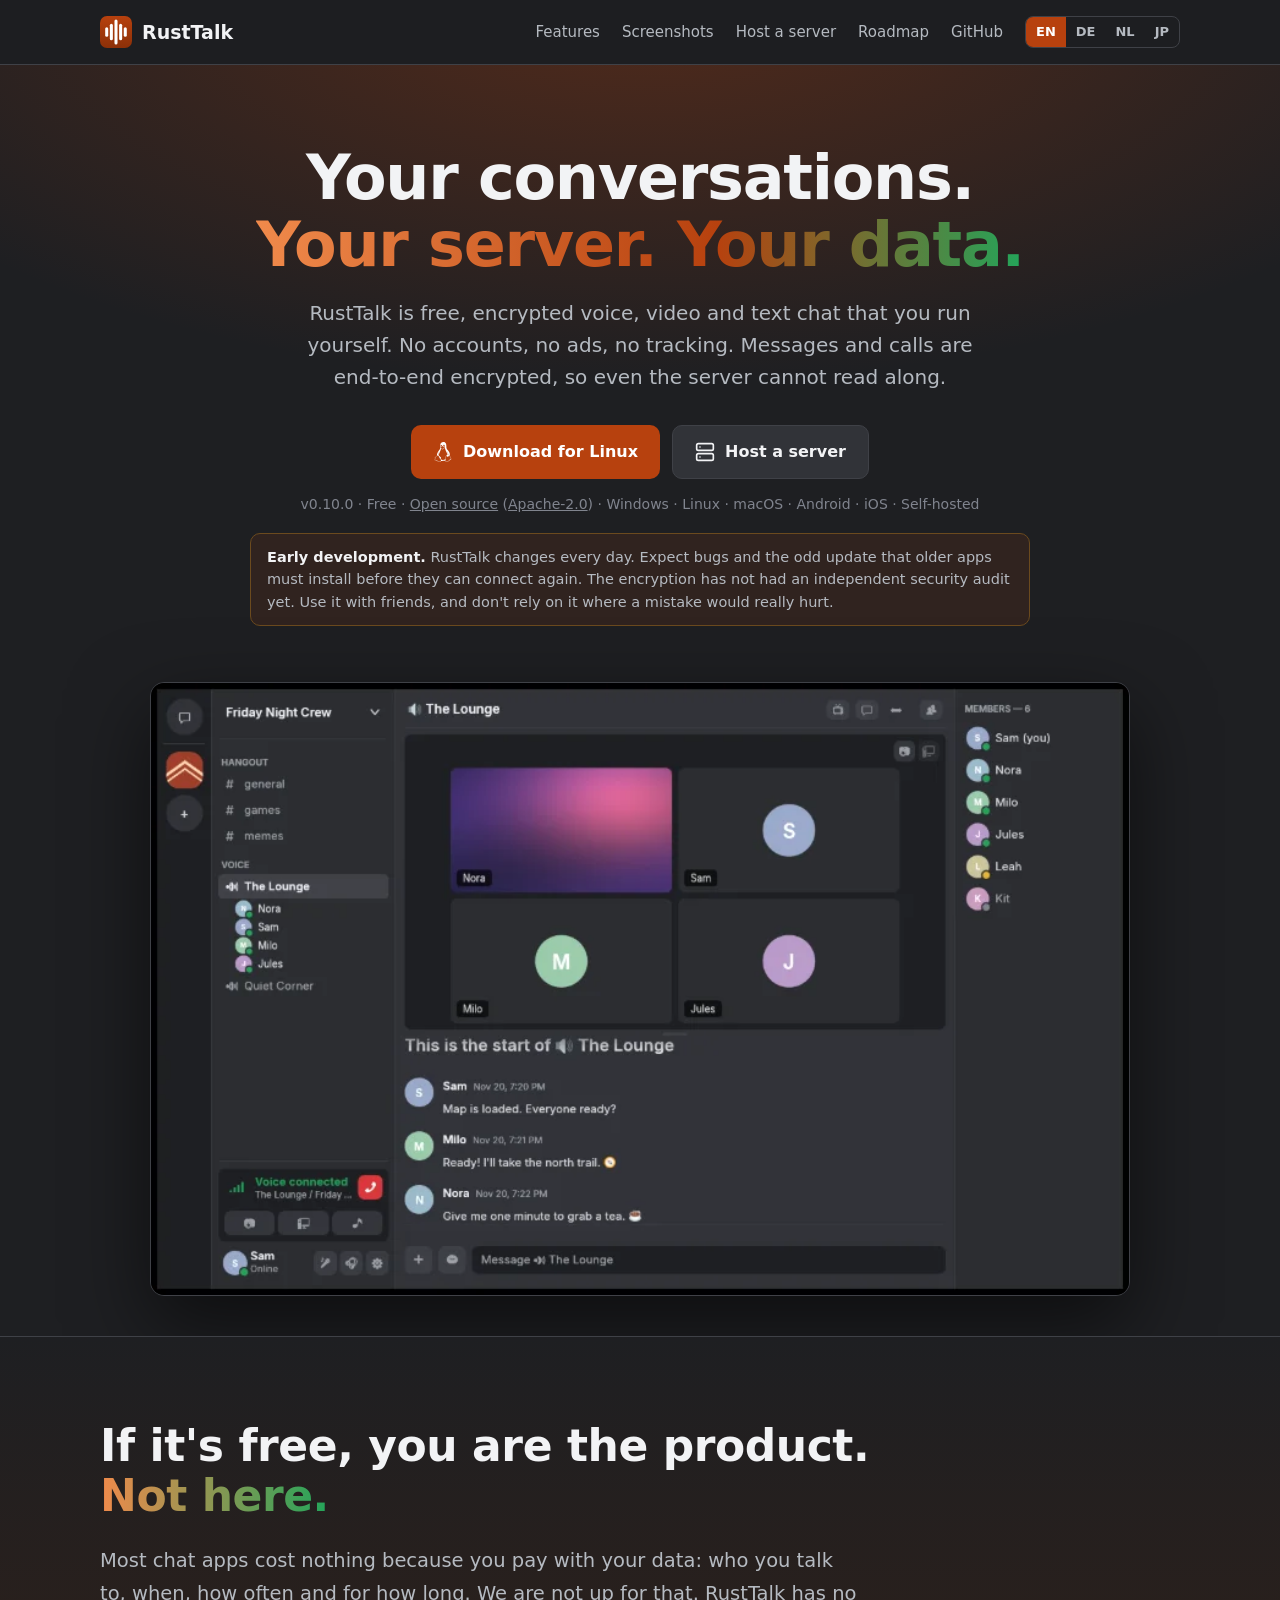
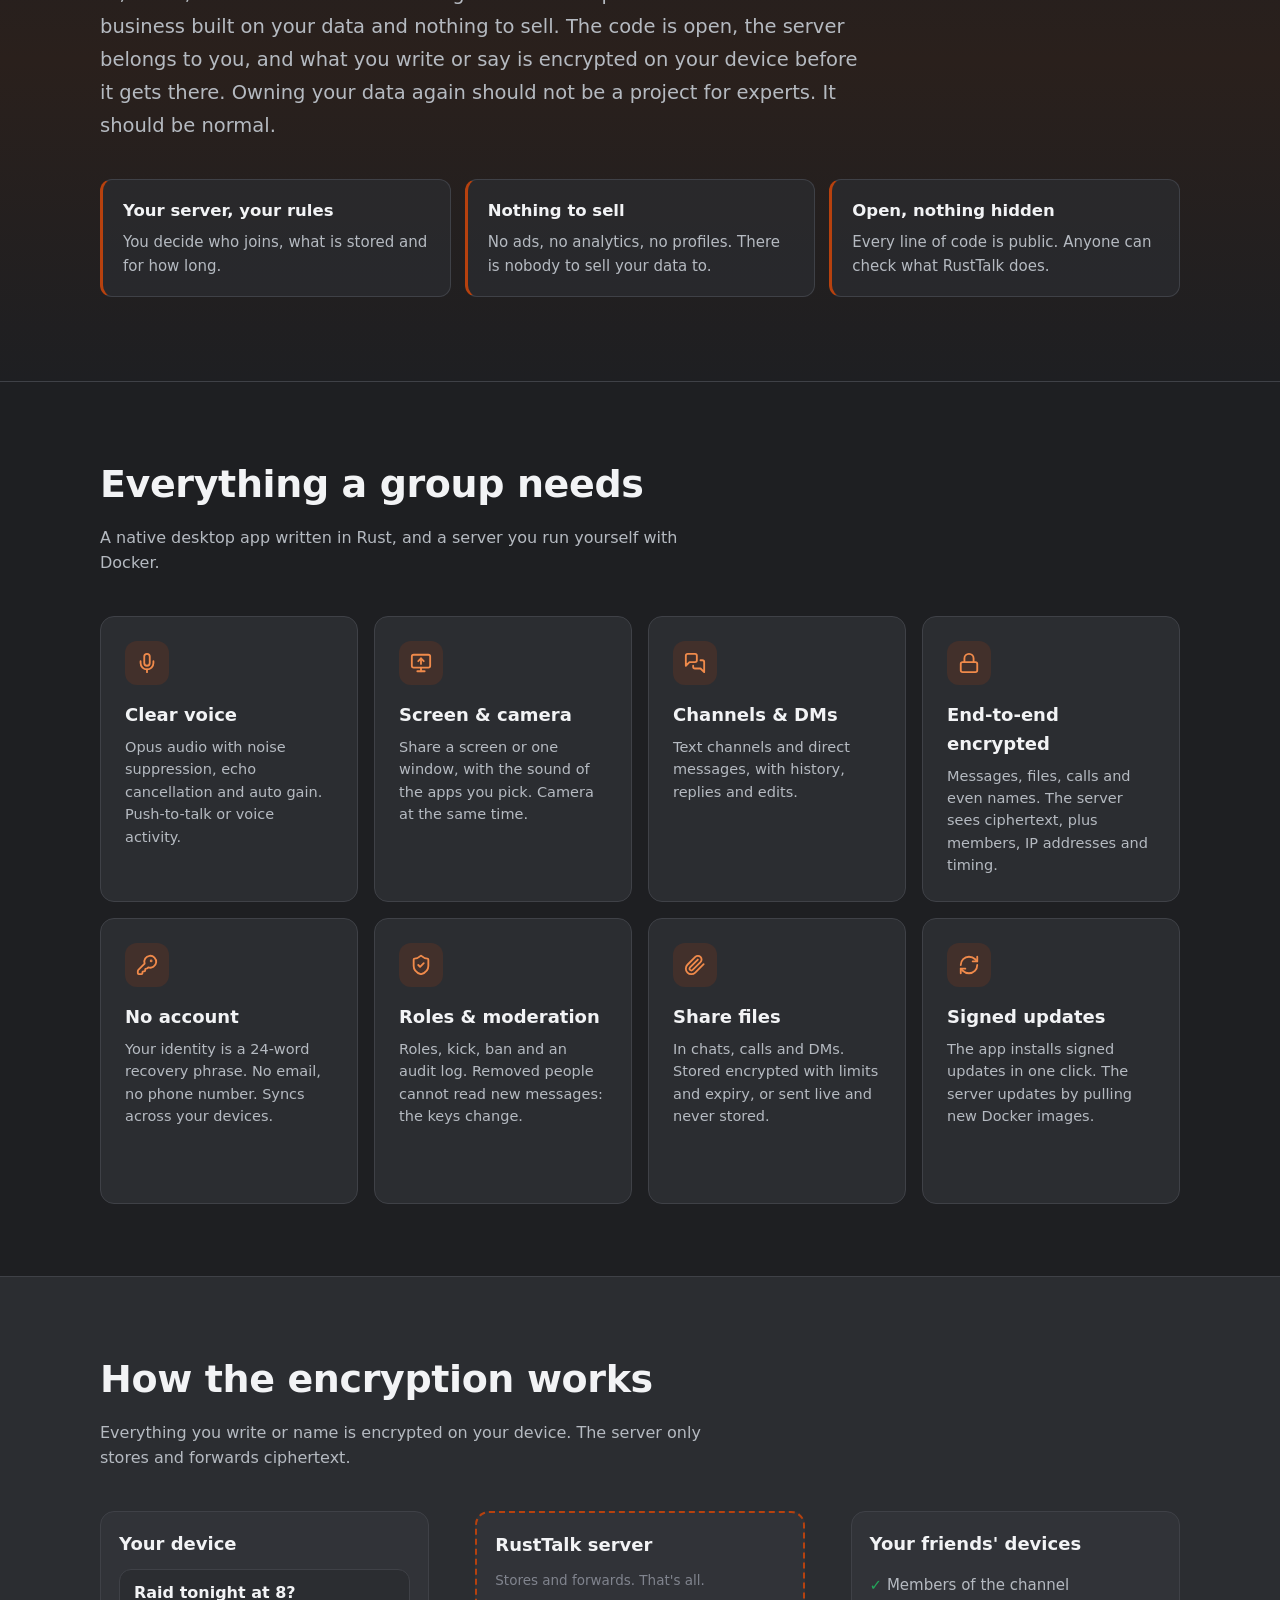
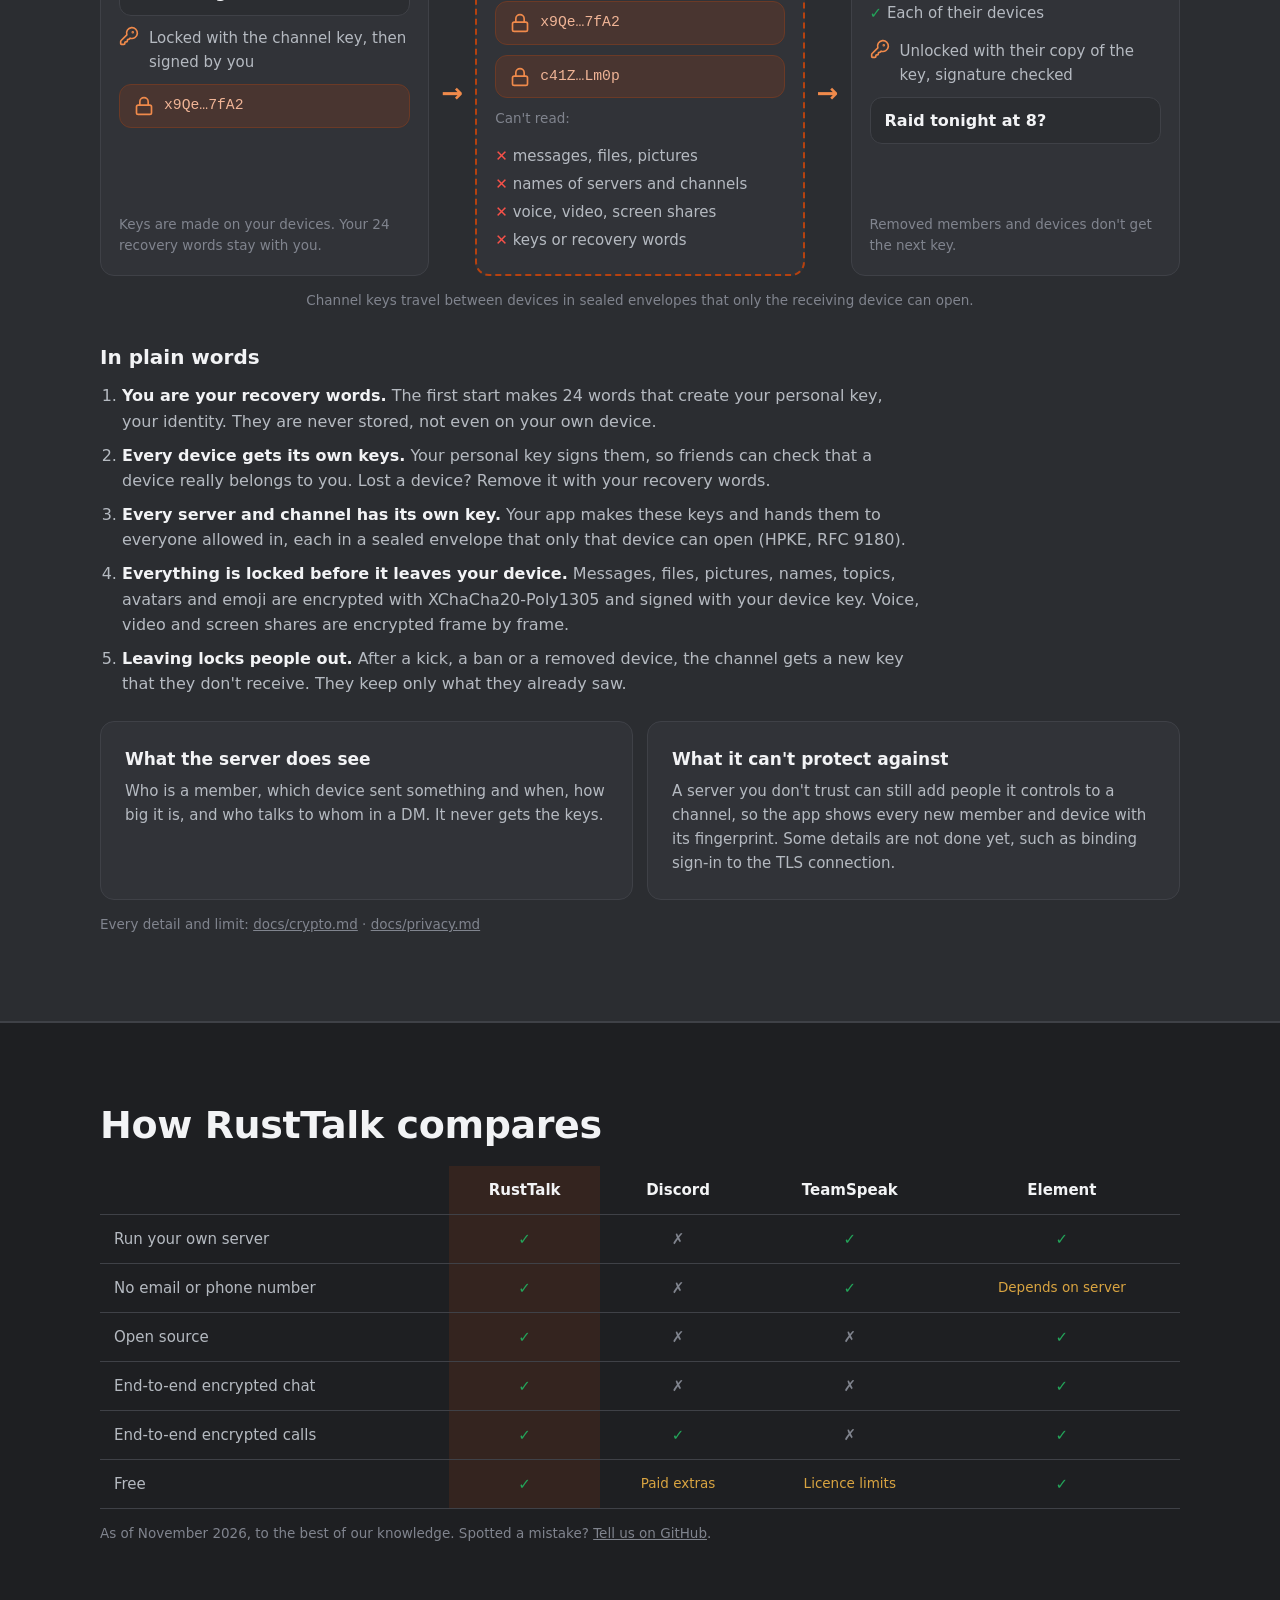
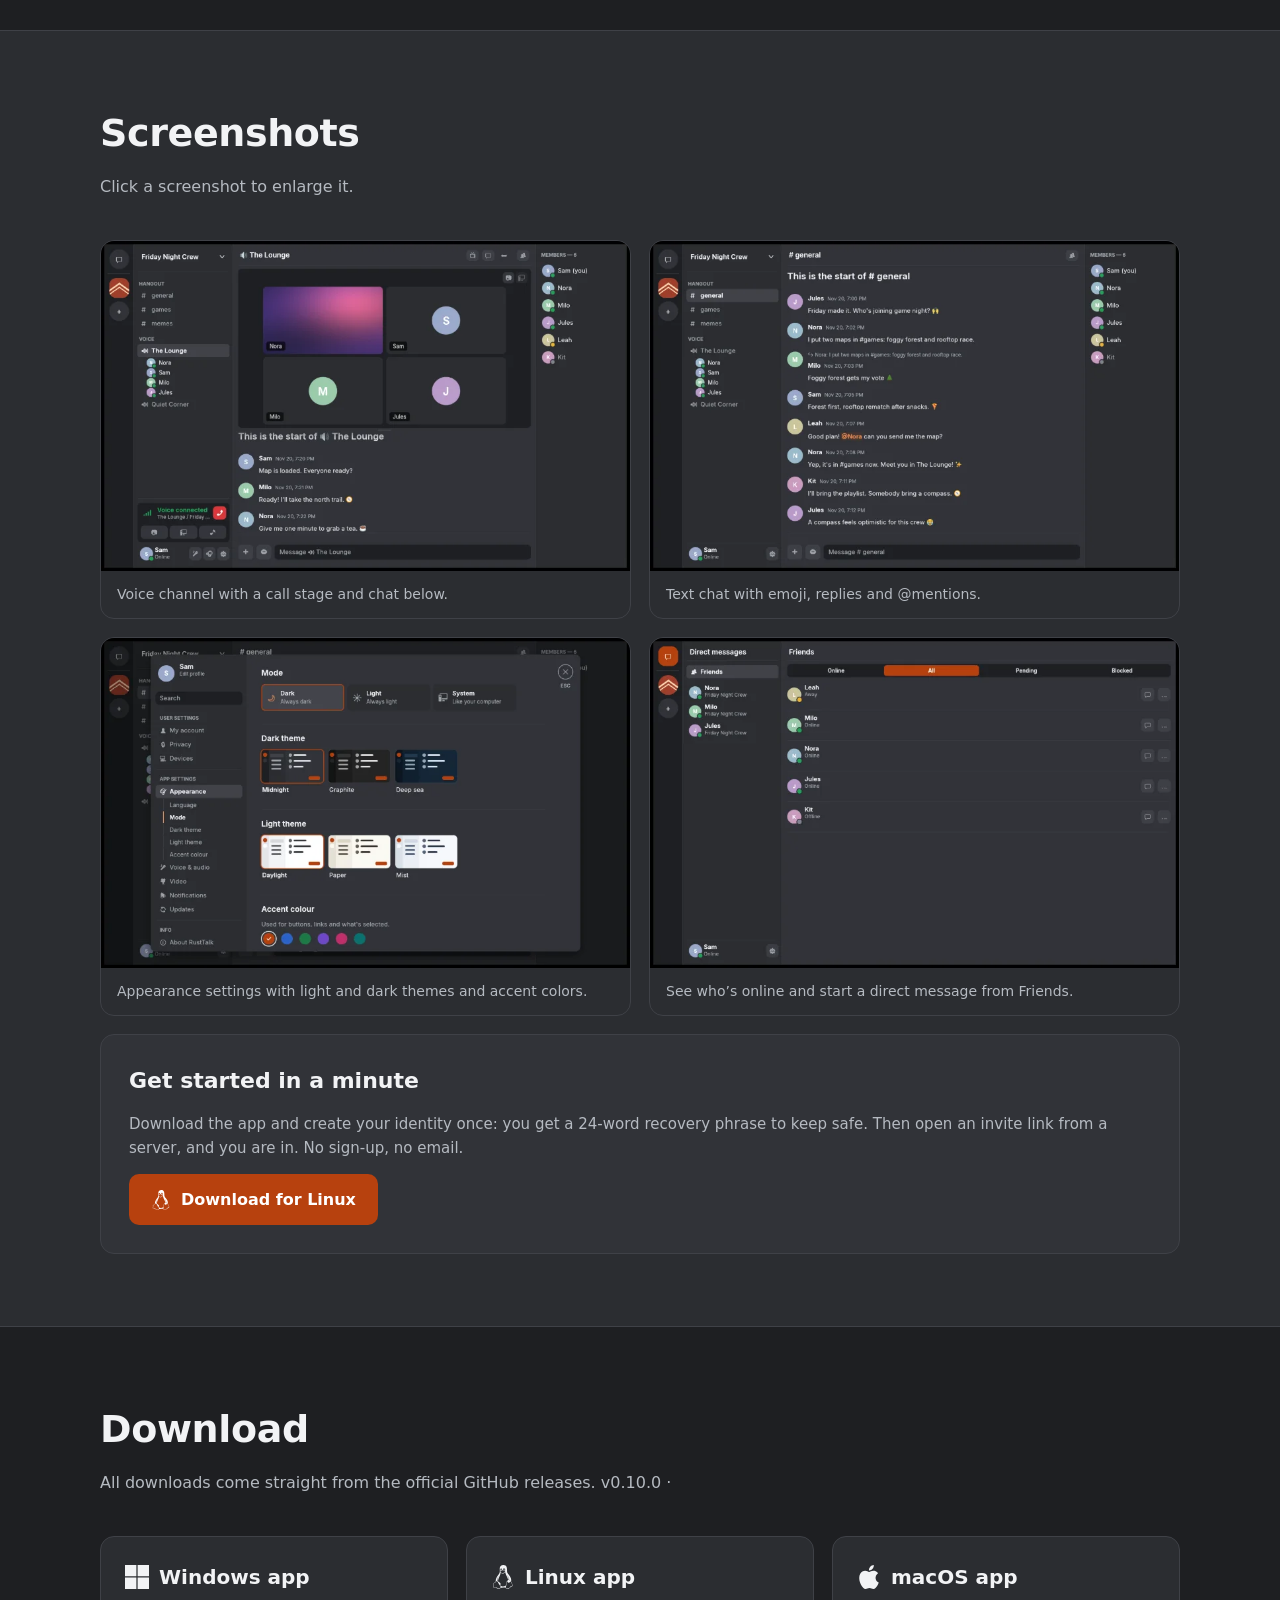
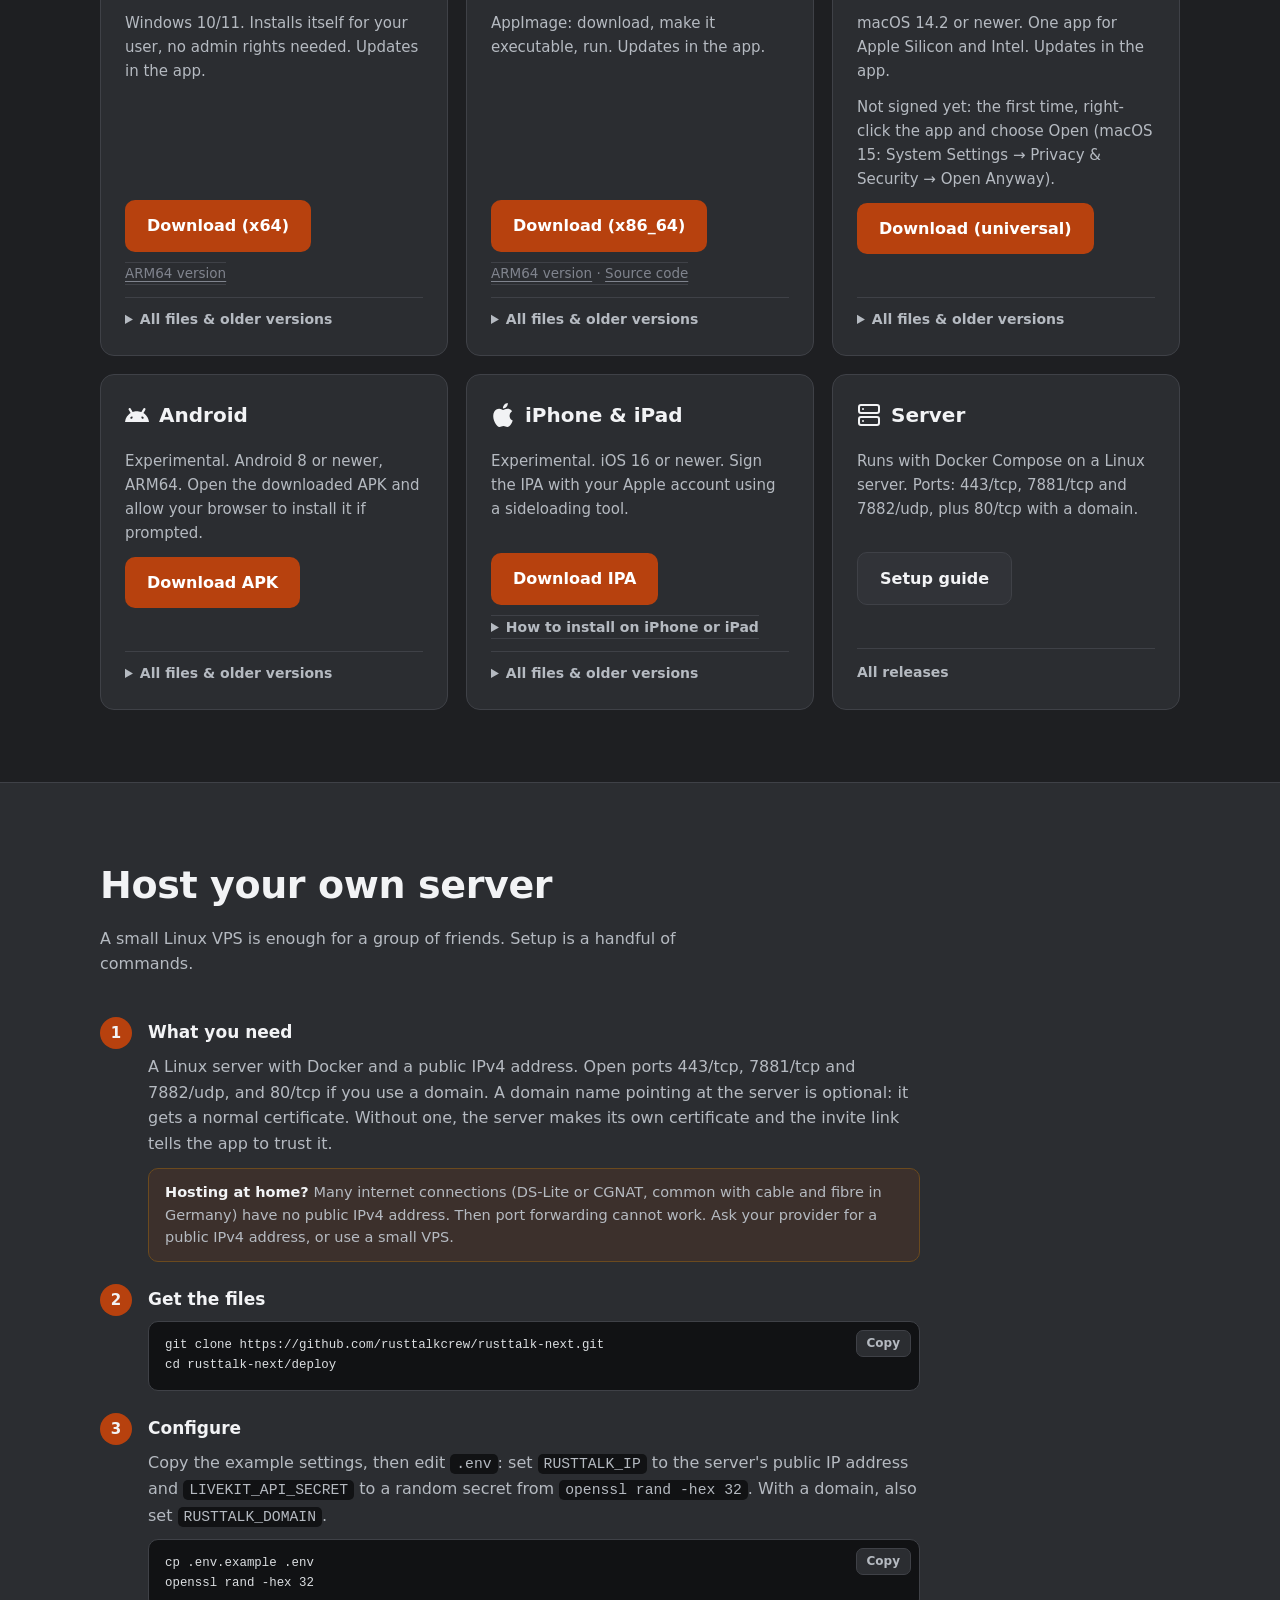
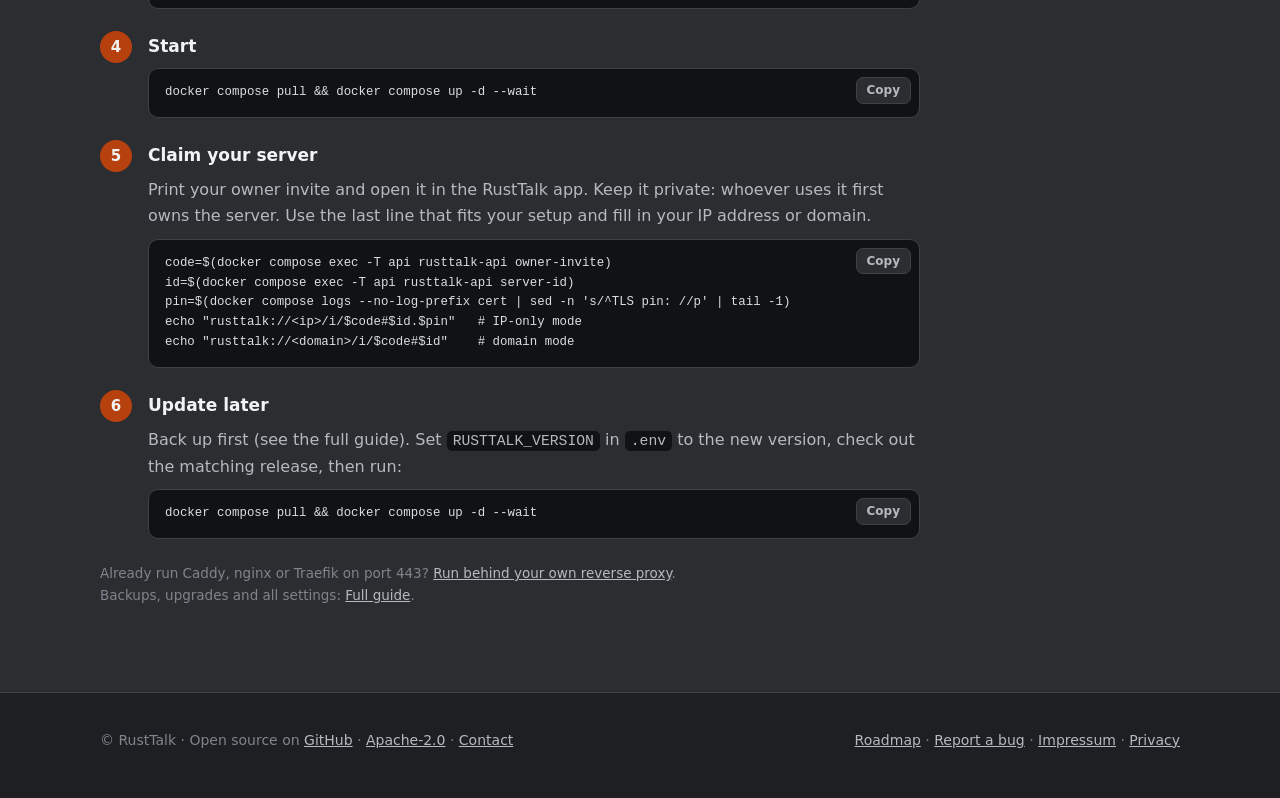
==== commit 7c7209b2: "Faster, more private home page: WebP screenshots, own release list, CSP - Screenshots as WebP (1280 " ====
--- a/index.html
+++ b/index.html
@@ -3,6 +3,7 @@
 <html lang="en" data-os="other">
 <head>
 <meta charset="utf-8">
+<meta http-equiv="Content-Security-Policy" content="default-src 'none'; script-src 'sha256-AUztV3o960bddpkqRguNqf8qSseMbFfu2VMeRINGO8E=' 'sha256-z20tol2vIbH48MMVfXhHZcXH8EnP1uv+O41QiK7laSI=' 'sha256-rhso3QEOBVxQG+7KZJTnVnO0Werj2KtitDR3R7eXEio='; style-src 'unsafe-inline'; img-src 'self' data:; connect-src 'self'; base-uri 'none'; form-action 'none'">
 <meta name="viewport" content="width=device-width, initial-scale=1">
 <link rel="canonical" href="https://rusttalk.com/">
 <link rel="alternate" hreflang="en" href="https://rusttalk.com/">
@@ -266,7 +267,7 @@
     </div>
     <div class="ver"><span class="js-ver">v0.2.0 · </span><span data-l="en">Free · <a href="https://github.com/rusttalkcrew/rusttalk-next" rel="noopener">Open source</a> (<a href="https://github.com/rusttalkcrew/rusttalk-next/blob/main/LICENSE" rel="noopener">Apache-2.0</a>) · Windows · Linux · macOS · Android · iOS · Self-hosted</span></div>
     <p class="notice" data-l="en"><b>Early development.</b> RustTalk changes every day. Expect bugs and the odd update that older apps must install before they can connect again. The encryption has not had an independent security audit yet. Use it with friends, and don't rely on it where a mistake would really hurt.</p>
-    <div class="shot-hero"><img src="img/call-stage.png" width="1280" height="800" alt="RustTalk call stage with four people and chat below"></div>
+    <div class="shot-hero"><picture><source type="image/webp" srcset="img/call-stage-800.webp 800w, img/call-stage.webp 1280w" sizes="(max-width: 1020px) calc(100vw - 40px), 980px"><img src="img/call-stage.png" width="1280" height="800" fetchpriority="high" alt="RustTalk call stage with four people and chat below"></picture></div>
   </div>
 </header>
 
@@ -404,13 +405,13 @@
     <h2><span data-l="en">Screenshots</span></h2>
     <p class="sub" data-l="en">Click a screenshot to enlarge it.</p>
     <div class="gallery">
-      <figure><img src="img/call-stage.png" width="1280" height="800" loading="lazy" alt="Four participants on the call stage with chat below">
+      <figure><picture><source type="image/webp" srcset="img/call-stage-800.webp 800w, img/call-stage.webp 1280w" sizes="(max-width: 760px) calc(100vw - 40px), (max-width: 1120px) calc(50vw - 29px), 531px"><img src="img/call-stage.png" width="1280" height="800" loading="lazy" alt="Four participants on the call stage with chat below"></picture>
         <figcaption><span data-l="en">Voice channel with a call stage and chat below.</span></figcaption></figure>
-      <figure><img src="img/text-chat.png" width="1280" height="800" loading="lazy" alt="Text channel showing emoji, a reply and a mention">
+      <figure><picture><source type="image/webp" srcset="img/text-chat-800.webp 800w, img/text-chat.webp 1280w" sizes="(max-width: 760px) calc(100vw - 40px), (max-width: 1120px) calc(50vw - 29px), 531px"><img src="img/text-chat.png" width="1280" height="800" loading="lazy" alt="Text channel showing emoji, a reply and a mention"></picture>
         <figcaption><span data-l="en">Text chat with emoji, replies and @mentions.</span></figcaption></figure>
-      <figure><img src="img/appearance.png" width="1280" height="800" loading="lazy" alt="Appearance settings with theme and accent color choices">
+      <figure><picture><source type="image/webp" srcset="img/appearance-800.webp 800w, img/appearance.webp 1280w" sizes="(max-width: 760px) calc(100vw - 40px), (max-width: 1120px) calc(50vw - 29px), 531px"><img src="img/appearance.png" width="1280" height="800" loading="lazy" alt="Appearance settings with theme and accent color choices"></picture>
         <figcaption><span data-l="en">Appearance settings with light and dark themes and accent colors.</span></figcaption></figure>
-      <figure><img src="img/friends.png" width="1280" height="800" loading="lazy" alt="Friends page showing who is online, away or offline">
+      <figure><picture><source type="image/webp" srcset="img/friends-800.webp 800w, img/friends.webp 1280w" sizes="(max-width: 760px) calc(100vw - 40px), (max-width: 1120px) calc(50vw - 29px), 531px"><img src="img/friends.png" width="1280" height="800" loading="lazy" alt="Friends page showing who is online, away or offline"></picture>
         <figcaption><span data-l="en">See who’s online and start a direct message from Friends.</span></figcaption></figure>
     </div>
     <div class="card screenshot-cta">
@@ -590,7 +591,7 @@
   var lb=document.getElementById('lb'),lbi=lb.querySelector('img');
   document.querySelectorAll('.gallery img,.shot-hero img').forEach(function(i){
     i.style.cursor='zoom-in';
-    i.addEventListener('click',function(){lbi.src=i.src;lbi.alt=i.alt;lb.classList.add('on')});
+    i.addEventListener('click',function(){lbi.src=i.currentSrc||i.src;lbi.alt=i.alt;lb.classList.add('on')});
   });
   lb.addEventListener('click',function(){lb.classList.remove('on')});
   document.addEventListener('keydown',function(e){if(e.key==='Escape')lb.classList.remove('on')});
@@ -614,10 +615,12 @@
 (function (root) {
   'use strict';
   // Static links to releases/latest/download work without this script. It only fills
-  // the version labels and the "All files & older versions" pickers.
+  // the version labels and the "All files & older versions" pickers from /releases.json,
+  // which CI writes from the GitHub releases (scripts/releases.cjs): no third-party request.
   const REPO = 'https://github.com/rusttalkcrew/rusttalk-next';
-  const API = 'https://api.github.com/repos/rusttalkcrew/rusttalk-next/releases?per_page=100&page=';
+  const SOURCE = '/releases.json';
   const LIMIT = 2 * 1024 * 1024;
+  const MAX_RELEASES = 1000;
   const U64 = 18446744073709551615n;
   const FILES = { windows: /^-windows-(?:x86_64|aarch64)\.exe$/, linux: /^-linux-(?:x86_64|aarch64)\.AppImage$/, macos: /^-macos-universal\.dmg$/, android: /^-android-arm64\.apk$/, ios: /^-ios-unsigned\.ipa$/ };
   function tag(value) {
@@ -662,22 +665,15 @@
     let offset = 0;
     for (const chunk of chunks) { bytes.set(chunk, offset); offset += chunk.byteLength; }
     const page = JSON.parse(new TextDecoder('utf-8', { fatal: true }).decode(bytes));
-    if (!Array.isArray(page) || page.length > 100 || page.some(r => !r || typeof r.tag_name !== 'string' ||
+    if (!Array.isArray(page) || page.length > MAX_RELEASES || page.some(r => !r || typeof r.tag_name !== 'string' ||
       typeof r.draft !== 'boolean' || typeof r.prerelease !== 'boolean' || !Array.isArray(r.assets) ||
       r.assets.some(a => !a || typeof a.name !== 'string' || typeof a.browser_download_url !== 'string'))) throw Error('Invalid release list');
     return page;
   }
   async function load(fetcher) {
     const controller = new AbortController(), timer = setTimeout(() => controller.abort(), 15000);
-    const releases = [];
     try {
-      for (let page = 1; page <= 10; page++) {
-        const response = await fetcher(API + page, { signal: controller.signal, credentials: 'omit', redirect: 'error' });
-        const items = await readPage(response);
-        releases.push(...items);
-        if (items.length < 100 && !/rel="?next"?/.test(response.headers.get('link') || '')) return releases;
-      }
-      throw Error('Incomplete release list');
+      return await readPage(await fetcher(SOURCE, { signal: controller.signal, credentials: 'omit', redirect: 'error', cache: 'no-cache' }));
     } finally { clearTimeout(timer); }
   }
   function el(doc, name, text, cls) {
@@ -724,7 +720,7 @@
       sel.addEventListener('change', show); sel.value = items[0].tag_name; show();
     });
   }
-  const api = { tag, safeAsset, history, load, readPage, apply, LIMIT };
+  const api = { tag, safeAsset, history, load, readPage, apply, LIMIT, MAX_RELEASES, SOURCE };
   if (typeof module !== 'undefined' && module.exports) module.exports = api;
   else load(root.fetch.bind(root)).then(releases => apply(root.document, releases)).catch(() => {});
 })(typeof globalThis !== 'undefined' ? globalThis : this);
